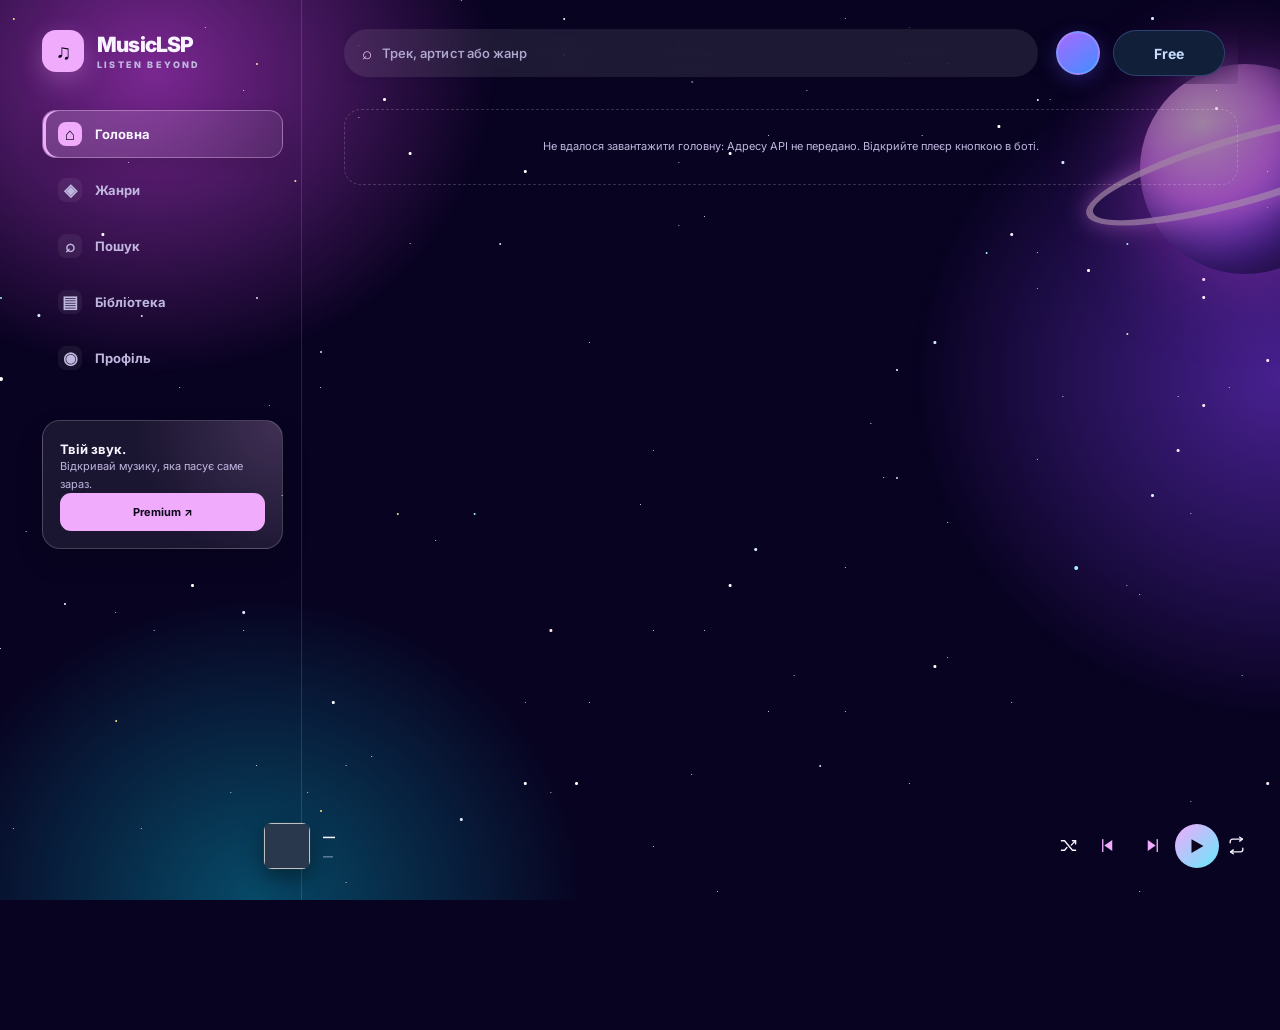
==== webapp/index.html @ 91661887 "Refresh metadata album platform assets" ====
<!DOCTYPE html>
<html lang="uk">
<head>
<meta charset="UTF-8">
<meta name="viewport" content="width=device-width, initial-scale=1, maximum-scale=1, user-scalable=no, viewport-fit=cover">
<title>MusicLSP — Your music space</title>
<script src="https://telegram.org/js/telegram-web-app.js"></script>
<link rel="preconnect" href="https://fonts.googleapis.com">
<link rel="preconnect" href="https://fonts.gstatic.com" crossorigin>
<link href="https://fonts.googleapis.com/css2?family=Space+Grotesk:wght@500;600;700&family=Inter:wght@400;500;600&display=swap" rel="stylesheet"><link rel="stylesheet" href="./legacy.css?v=1">
<link rel="stylesheet" href="./v2.css?v=4">
<link rel="stylesheet" href="./redesign.css?v=21">
<link rel="stylesheet" href="./ui-polish.css?v=2">
<style id="v2-critical-nav">.nav.app-nav{grid-template-columns:repeat(4,minmax(0,1fr))}</style>
  <link rel="stylesheet" href="./v3.css?v=3">
  <link rel="stylesheet" href="./theme.css?v=21">
  <script defer src="./v3.js?v=10"></script>
<script defer src="./platform.js?v=3"></script>
<script>try{var d=document.documentElement;d.dataset.space=localStorage.getItem("mlsp_space")||"nebula";d.dataset.spAnim=localStorage.getItem("mlsp_spanim")==="0"?"0":"1";}catch(e){document.documentElement.dataset.space="nebula";}</script>
<link rel="stylesheet" href="./platform.css?v=4">
<link rel="icon" type="image/svg+xml" href="./icon.svg">
<link rel="apple-touch-icon" href="./icon-512.png">
</head>
<body>
<div id="spaceBg" aria-hidden="true"><i class="sp-obj"></i></div>
<div id="splash">
  <div class="splashBg" id="splashBg"></div>
  <div class="spl-cosmos"><img class="spl-icon" src="[data-uri]" alt=""><div class="spl-word">Music<span>LSP</span></div><div class="spl-tag"><i></i>LISTEN BEYOND<i></i></div><div class="spl-spin" aria-hidden="true"></div></div>
  <div class="vinylWrap">
    <div class="vinyl" id="vinylDisc">
      <div class="vlabel">
        <svg class="vlabelText" viewBox="0 0 100 100" aria-hidden="true">
          <defs><path id="vTextPath" d="M50,50 m-41,0 a41,41 0 1,1 82,0 a41,41 0 1,1 -82,0"/></defs>
          <text font-size="9" letter-spacing="2.6" fill="rgba(255,255,255,.8)">
            <textPath href="#vTextPath" startOffset="1%">MUSICLSP • MUSICLSP • </textPath>
          </text>
        </svg>
        <img src="[data-uri]" alt="">
      </div>
      <div class="vhole"></div>
    </div>
    <div class="tonearm" id="tonearm"><i></i><b></b></div>
  </div>
  <img class="swordmark" src="[data-uri]" alt="MusicLSP">
  <div class="seq"><i></i><i></i><i></i><i></i><i></i></div>
  <div class="stext" id="splashText" data-i18n="loading_data">Завантаження даних…</div>
</div>
<div class="app" id="appRoot">
  <div id="mlsp-v3"></div>

  <header class="top app-top">
    <button class="top-avatar" id="topProfile" type="button" onclick="go('Me')" aria-label="Відкрити профіль"><span class="avatar-fallback">M</span></button>
    <div class="top-heading">
      <div class="top-eyebrow" id="topSub">ТВОЯ МУЗИКА ЩОДНЯ</div>
      <div class="name dspl" id="topTitle">MusicLSP</div>
    </div>
    <div class="spacer"></div>
    <button class="chip admin-chip" id="adminChip" type="button" hidden onclick="openAdmin()">Admin</button>
    <button class="chip plan-chip" id="planChip" type="button" onclick="openPlan()">Free</button>
  </header>

  <!-- HOME -->
  <section class="screen on" id="scHome">
    <div id="homeBody">
      <div class="skel"></div><div class="skel"></div><div class="skel"></div>
    </div>
  </section>

  <!-- EXPLORE -->
  <section class="screen" id="scExplore">
    <div class="explore-head">
      <div class="explore-kicker">MUSICLSP / DISCOVERY</div>
      <h1>Відкривай <em>своє звучання</em></h1>
      <p>Жанри, настрої та музика, яку варто почути.</p>
    </div>
    <div id="exploreBody"><div class="skel"></div><div class="skel"></div></div>
  </section>

  <!-- SEARCH -->
  <section class="screen" id="scSearch">
    <div class="searchbar">
      <span data-icon="search" class="icon"></span>
      <input id="qInput" placeholder="Трек, артист або жанр" autocomplete="off" data-i18n-ph="search_ph"
             enterkeyhint="search" inputmode="search">
      <button class="act" id="qClear" style="color:var(--muted)"><span data-icon="close"></span></button>
    </div>
    <div class="tabs" id="qTabs">
      <button class="tab" data-kind="all" data-i18n="search_all">Усе</button>
      <button class="tab" data-kind="genres" data-i18n="search_genres">Жанри</button>
      <button class="tab on" data-kind="tracks" data-i18n="search_tracks">Треки</button>
      <button class="tab" data-kind="albums" data-i18n="search_albums">Альбоми</button>
      <button class="tab" data-kind="artists" data-i18n="search_artists">Артисти</button>
      <button class="tab" data-kind="public_domain" data-i18n="search_pd">Суспільне надбання</button>
    </div>
    <div id="qFilters">
      <div class="frow" id="qSortRow">
        <button class="fchip on" data-sort="relevance"><span data-icon="sort" class="icon"></span><span data-i18n="sort_relevance">За збігом</span></button>
        <button class="fchip" data-sort="popularity" data-i18n="sort_popular">Популярні</button>
        <button class="fchip" data-sort="newest" data-i18n="sort_newest">Новинки</button>
      </div>
    </div>
    <div id="qBody">
      <div class="empty"><b data-i18n="search_empty_title">Що поставити?</b><span data-i18n="search_empty_body">Каталог — незалежні артисти під Creative Commons.
        Спробуйте жанр: lofi, jazz, synthwave, folk.</span></div>
    </div>
  </section>

  <!-- LIBRARY -->
  <section class="screen" id="scLib">
    <div class="library-heading"><div class="explore-kicker">YOUR SOUND / COLLECTION</div><h1>Твоя колекція</h1><p>Усе, що хочеш зберегти поруч.</p></div>
    <div class="tabs library-tabs" id="libTabs">
      <button class="tab on" data-view="liked">❤️ Збережене</button>
      <button class="tab" data-view="playlists">▤ Плейлисти</button>
      <button class="tab" data-view="history">◷ Прослухано</button>
      <button class="tab" data-view="moments">✦ Моменти</button>
    </div>
    <div id="libBody"></div>
  </section>

  <!-- PROFILE -->
  <section class="screen" id="scMe">
    <div id="meBody"></div>
  </section>

</div>

<!-- player bar -->
<div class="bar" id="bar">
  <img class="art" id="barArt" alt="">
  <div class="meta" onclick="openSheet()">
    <div class="t" id="barTitle">—</div>
    <div class="s" id="barArtist">—</div><div class="bar-output" id="barOutput"></div>
  </div>
  <button class="iconbtn mini-toggle" id="barShuffle" onclick="toggleShuffle()" aria-label="Перемішати"><span data-icon="shuffle"></span></button>
  <button class="iconbtn" id="barPrev" onclick="barPrev()" aria-label="Попередній трек"><span data-icon="prev"></span></button>
  <button class="iconbtn main" id="barPlay" onclick="barTogglePlay()" aria-label="Відтворити або призупинити"><span data-icon="play"></span></button>
  <button class="iconbtn" id="barNext" onclick="barNext()" aria-label="Наступний трек"><span data-icon="next"></span></button>
  <button class="iconbtn mini-toggle" id="barRepeat" onclick="toggleRepeat()" aria-label="Повтор"><span data-icon="repeat"></span></button>
  <button class="iconbtn" id="barRemote" onclick="openDevices()" aria-label="Керувати пристроями" hidden><span data-icon="devices"></span></button>
  <div class="barline" id="barLine"></div>
</div>

<!-- bottom nav -->
<nav class="nav app-nav" aria-label="Основна навігація">
  <button class="on" data-go="Home"><span class="ic" data-icon="home"></span><span class="nav-label">Головна</span></button>
  <button data-go="Search"><span class="ic" data-icon="search"></span><span class="nav-label">Пошук</span></button>
  <button data-go="Lib"><span class="ic" data-icon="library"></span><span class="nav-label">Бібліотека</span></button>
  <button type="button" data-nav-key="create" onclick="openCreateMenu()"><span class="ic" data-icon="plus"></span><span class="nav-label">Створити</span></button>
</nav>

<!-- now playing -->
<div class="sheet" id="sheet">
  <div class="handle" onclick="closeSheet()"></div>
  <div class="coverWrap" id="coverWrap">
    <img class="ambientBg" id="ambientBg" alt="" aria-hidden="true">
    <div class="vinylDisc" aria-hidden="true"></div>
    <div class="vinylHole"></div>
    <img class="cover" id="npArt" alt="">
  </div>
  <div class="tt dspl" id="npTitle">—</div>
  <div class="aa" id="npArtist">—</div>
  <div class="lic" id="npLic"></div>

  <div class="seek">
    <button class="bkmkBtn" id="bkmkBtn" title="Позначити момент" onclick="addBookmark()">🔖</button>
    <input type="range" id="npSeek" min="0" max="1000" value="0">
    <div class="bkmkTicks" id="bkmkTicks"></div>
    <div class="times"><span id="npCur">0:00</span><span id="npDur">0:00</span></div>
  </div>

  <div class="controls">
    <button class="iconbtn sm" id="btnShuffle" onclick="toggleShuffle()"><span data-icon="shuffle"></span></button>
    <button class="iconbtn sm" onclick="barPrev()"><span data-icon="prev"></span></button>
    <button class="iconbtn main big" id="npPlay" onclick="barTogglePlay()"><span data-icon="play"></span></button>
    <button class="iconbtn sm" onclick="barNext()"><span data-icon="next"></span></button>
    <button class="iconbtn sm" id="btnRepeat" onclick="toggleRepeat()"><span data-icon="repeat"></span></button>
  </div>

  <div class="sheetacts">
    <button class="qa" data-qa="like" id="pillLike" onclick="toggleLike()" aria-label="Зберегти"><span data-icon="heart"></span></button>
    <button class="qa" data-qa="playlist" onclick="openAddToPlaylist()" aria-label="У плейлист"><span data-icon="playlist-add"></span></button>
    <button class="qa" data-qa="radio" onclick="startRadio()" aria-label="Радіо"><span data-icon="radio"></span></button>
    <button class="qa" data-qa="share" onclick="shareCurrentTrack()" aria-label="Поділитися"><span data-icon="share"></span></button>
    <button class="qa" data-qa="queue" onclick="openQueue()" aria-label="Черга"><span data-icon="queue"></span></button>
    <button class="qa" data-qa="devices" onclick="openDevices()" aria-label="Пристрої"><span data-icon="devices"></span></button>
    <button class="qa" data-qa="more" onclick="openMoreMenu()" aria-label="Ще"><span style="font-size:28px;line-height:1">⋯</span></button>
  </div>
</div>

<!-- modal -->
<div class="modal" id="modal" onclick="if(event.target===this)closeModal()">
  <div class="box" id="modalBox"></div>
</div>

<!-- адмін-панель (лише для адмінів) -->
<div class="adm" id="adm">
  <div class="admTop">
    <button class="iconbtn" onclick="closeAdmin()" aria-label="Закрити"><span data-icon="close"></span></button>
    <div class="dspl" style="font-weight:700;font-size:18px">🛠 Адмін-панель</div>
  </div>
  <div class="admTabs" id="admTabs">
    <button class="tab on" data-t="ov">Огляд</button>
    <button class="tab" data-t="users">Юзери</button>
    <button class="tab" data-t="reports">Скарги</button>
    <button class="tab" data-t="promo">Промокоди</button>
    <button class="tab" data-t="bc">Розсилка</button>
    <button class="tab" data-t="sys">Система</button>
    <button class="tab" data-t="log">Журнал</button>
  </div>
  <div class="admBody" id="admBody"></div>
</div>

<div class="toast" id="toast"></div>

<script>
"use strict";

/* ════════ Ініціалізація ════════ */
const tg = window.Telegram?.WebApp;
tg?.ready(); tg?.expand();
/* ПК: велике вікно (повноекранний режим), телефон: окрема мобільна розкладка */
try{
  const plat=(tg&&tg.platform)||"", desk=/^(tdesktop|macos|weba|webk|web|unigram)$/.test(plat);
  document.documentElement.dataset.device=desk?"desktop":"mobile";
  if(desk && tg && typeof tg.requestFullscreen==="function" && !tg.isFullscreen){
    try{ tg.requestFullscreen(); }catch(e){}
    document.addEventListener("click",()=>{ try{ if(!tg.isFullscreen) tg.requestFullscreen(); }catch(e){} },{once:true});
  }
}catch(e){}
try { tg?.setHeaderColor?.("#0E0B18"); tg?.setBackgroundColor?.("#0E0B18"); } catch(e){}
// Telegram Mini App не має API для фонового відтворення — коли застосунок
// повністю згорнутий чи закритий, Telegram зупиняє його WebView і музика
// зупиняється. Це обмеження платформи, обійти його через JS неможливо.
// Реально можемо лише зменшити випадкові згортання/закриття:
try { tg?.enableClosingConfirmation?.(); } catch(e){}      // питає підтвердження перед закриттям
try { tg?.disableVerticalSwipes?.(); } catch(e){}           // прибирає випадкове згортання свайпом вниз

const params   = new URLSearchParams(location.search);
const API      = (params.get("api") || "").replace(/\/$/, "");
const INIT     = tg?.initData || "";
const START    = params.get("start") || tg?.initDataUnsafe?.start_param || "";

function applyTelegramAvatar(profile){
  const button=document.getElementById("topProfile");
  if(!button) return;
  const tgUser=tg?.initDataUnsafe?.user || {};
  const user=profile || {};
  const fallback=button.querySelector(".avatar-fallback");
  if(fallback) fallback.textContent=(tgUser.first_name||user.name||"").trim().slice(0,1).toUpperCase() || "♪";
  const photo=[tgUser.photo_url,user.photo_url,user.avatar_url,user.photo].find(v=>typeof v==="string" && /^https:\/\//i.test(v)) || "";
  if(!photo) return;
  let img=button.querySelector("img.telegram-avatar");
  if(!img){
    img=document.createElement("img");
    img.className="telegram-avatar";
    img.alt="";
    img.referrerPolicy="no-referrer";
    img.decoding="async";
    img.onerror=()=>{ img.remove(); button.classList.remove("has-avatar"); };
    button.prepend(img);
  }
  if(img.src!==photo) img.src=photo;
  button.classList.add("has-avatar");
}
const S = {
  me:null, limits:null, features:[],
  queue:[], index:-1, playing:false, shuffle:false, repeat:"off",
  liked:new Set(), playlists:[], eq:null, eqNodes:null, ctx:null,
  crossfade:0, sleepAt:0, sleepTimer:null, kind:"tracks", libView:"liked",
  sort:"relevance", sources:["soundcloud","jamendo","audius","archive","ccmixter","openverse","wikimedia"],
  speed:1, nightQuiet:false, dataSaver:false, autoplay:true,
};

/* ── локальні комфорт-налаштування (швидкість, тихий вечір, моменти) ──
   Зберігаються тільки на пристрої: не потребують синхронізації з сервером. */
try{ S.speed = parseFloat(localStorage.getItem("mlsp_speed")) || 1; }catch(e){}
try{ S.nightQuiet = localStorage.getItem("mlsp_nightquiet") === "1"; }catch(e){}
try{ S.dataSaver = localStorage.getItem("mlsp_data_saver") === "1"; }catch(e){}
try{ S.autoplay = localStorage.getItem("mlsp_autoplay") !== "0"; }catch(e){}
if(S.dataSaver) document.body.classList.add("data-saver");
function isNightHours(){
  const h = new Date().getHours();
  return h >= 23 || h < 7;
}
function bookmarksAll(){
  try{ return JSON.parse(localStorage.getItem("mlsp_bookmarks") || "[]"); }catch(e){ return []; }
}
function bookmarksSave(list){
  try{ localStorage.setItem("mlsp_bookmarks", JSON.stringify(list.slice(0,200))); }catch(e){}
}

/* ════════ Мова інтерфейсу ════════
   Повний перехід на трьохмовний інтерфейс: кожен статичний елемент, що
   несе data-i18n (текст) чи data-i18n-ph (placeholder), перекладається
   через applyI18n(), яка викликається після кожного перемальовування
   екрану — тому переклад тримається навіть коли HTML генерується JS-ом
   наново. Контент з бекенду (назви треків, підбірки на кшталт "Популярне
   цього місяця") — це серверні дані, а не інтерфейс, і залишаються як є. */
const I18N = {
  uk: {
    artist_label:"Артист", artist_tracks:"Треки артиста", artist_open_error:"Не вдалося відкрити сторінку артиста",
    hero_kicker:"MUSICLSP · ВІДКРИВАЙ",
    hero_title_a:"Твій звук.",
    hero_title_b:"Твій момент.",
    hero_desc:"Відкривай музику, яка пасує саме зараз.",
    hero_cta:"Знайти музику",
    hero_footer:"ПЛЕЙЛИСТИ · АРТИСТИ · ВІДКРИТТЯ",

    nav_home:"Головна", nav_search:"Пошук", nav_lib:"Бібліотека", nav_me:"Профіль", nav_create:"Створити",
    sub_free:"Музика з відкритих ліцензій", sub_premium:"Hi-Fi · без лімітів",
    h_mood:"Настрій", onboard_title:"Як почати",
    onboard_body:"Напишіть назву пісні чи артиста в пошуку, або оберіть настрій нижче — і музика підбереться сама.",
    search_ph:"Трек, артист або жанр",
    search_all:"Усе", search_genres:"Жанри", search_tracks:"Треки", search_albums:"Альбоми",
    search_artists:"Артисти", search_pd:"Суспільне надбання",
    sort_relevance:"За збігом", sort_popular:"Популярні", sort_newest:"Новинки",
    search_empty_title:"Що поставити?",
    search_empty_body:"Каталог — незалежні артисти під Creative Commons. Спробуйте жанр: lofi, jazz, synthwave, folk.",
    lib_liked:"Збережене", lib_playlists:"Плейлисти", lib_history:"Історія",
    pr_stats:"Статистика", pr_wrapped:"Мій рік у музиці", pr_referral:"Запросити друзів",
    pr_sound:"Звук", pr_eq:"Еквалайзер", pr_eq_on:"10 смуг із пресетами", pr_eq_off:"Доступно у Premium",
    pr_crossfade:"Кросфейд", pr_crossfade_on:"Плавний перехід між треками", pr_crossfade_off:"Доступно у Premium",
    pr_sleep:"Таймер сну", pr_sleep_on:"Музика вимкнеться сама", pr_sleep_off:"Доступно у Premium", pr_sleep_off_btn:"Вимкнено",
    pr_theme:"Тема", pr_theme_all:"Усі теми відкриті", pr_theme_free:"У Free доступна лише перша тема",
    pr_ambient:"Жива обкладинка", pr_lang:"Мова",
    pr_lang_hint:"Перекладено весь основний інтерфейс.",
    pr_premium:"Premium", pr_promo_btn:"Ввести промокод", pr_licenses:"Ліцензії",
    pr_licenses_body:"Каталог складають Jamendo (Creative Commons), Audius (релізи самих артистів) та Internet Archive (суспільне надбання). Кожен трек показує ліцензію й посилання на оригінал — це вимога CC. Завантаження вмикається лише там, де автор його дозволив.",
    referral_code:"Ваш код", referral_invited:"Запрошено", referral_both:"за друга — обом",
    share_btn:"Поділитися", copy_btn:"Копіювати",
    home_collections:"Добірки", premium_free:"Free",
    nothing_found_title:"Нічого не знайдено", nothing_found_body:"Спробуйте інше слово.",
    nothing_worked_title:"Нічого не вийшло", catalog_down_title:"Каталог не відповідає",
    lib_create_playlist:"Створити плейлист", lib_liked_empty_title:"Збережене порожнє",
    lib_liked_empty_body:"у плеєрі — трек буде тут.",
    what_to_play:"Що поставити?",
    loading_data:"Завантаження даних…",
    loading_phrases:["Крутимо платівку…", "Будимо баси…", "Ловимо потрібну хвилю…", "Розкладаємо треки по поличках…", "Ще секунда…"],
    pr_speed:"Швидкість відтворення",
    pr_night:"Тихий вечір",
    pr_night_sub:"23:00–07:00 — гучність сама стає м'якшою",
    lib_moments:"Моменти",
    moments_empty_title:"Моментів ще немає",
    moments_empty_body:"Тисніть 🔖 під час прослуховування — і позначите улюблений момент треку.",
    bookmark_added:"Позначено {time}",
  },
  ru: {
    artist_label:"Артист", artist_tracks:"Треки артиста", artist_open_error:"Не удалось открыть страницу артиста",
    hero_kicker:"MUSICLSP · ОТКРЫВАЙ",
    hero_title_a:"Твой звук.",
    hero_title_b:"Твой момент.",
    hero_desc:"Открывай музыку, которая подходит именно сейчас.",
    hero_cta:"Найти музыку",
    hero_footer:"ПЛЕЙЛИСТЫ · АРТИСТЫ · ОТКРЫТИЯ",

    nav_home:"Главная", nav_search:"Поиск", nav_lib:"Библиотека", nav_me:"Профиль",
    sub_free:"Музыка из открытых лицензий", sub_premium:"Hi-Fi · без лимитов",
    h_mood:"Настроение", onboard_title:"Как начать",
    onboard_body:"Напишите название песни или артиста в поиске, или выберите настроение ниже — и музыка подберётся сама.",
    search_ph:"Трек, артист или жанр",
    search_all:"Всё", search_genres:"Жанры", search_tracks:"Треки", search_albums:"Альбомы",
    search_artists:"Артисты", search_pd:"Общественное достояние",
    sort_relevance:"По совпадению", sort_popular:"Популярные", sort_newest:"Новинки",
    search_empty_title:"Что поставить?",
    search_empty_body:"Каталог — независимые артисты под Creative Commons. Попробуйте жанр: lofi, jazz, synthwave, folk.",
    lib_liked:"Сохранённое", lib_playlists:"Плейлисты", lib_history:"История",
    pr_stats:"Статистика", pr_wrapped:"Мой год в музыке", pr_referral:"Пригласить друзей",
    pr_sound:"Звук", pr_eq:"Эквалайзер", pr_eq_on:"10 полос с пресетами", pr_eq_off:"Доступно в Premium",
    pr_crossfade:"Кроссфейд", pr_crossfade_on:"Плавный переход между треками", pr_crossfade_off:"Доступно в Premium",
    pr_sleep:"Таймер сна", pr_sleep_on:"Музыка выключится сама", pr_sleep_off:"Доступно в Premium", pr_sleep_off_btn:"Выключено",
    pr_theme:"Тема", pr_theme_all:"Все темы открыты", pr_theme_free:"В Free доступна только первая тема",
    pr_ambient:"Живая обложка", pr_lang:"Язык",
    pr_lang_hint:"Переведён весь основной интерфейс.",
    pr_premium:"Premium", pr_promo_btn:"Ввести промокод", pr_licenses:"Лицензии",
    pr_licenses_body:"Каталог составляют Jamendo (Creative Commons), Audius (релизы самих артистов) и Internet Archive (общественное достояние). Каждый трек показывает лицензию и ссылку на оригинал — это требование CC. Загрузка включена только там, где автор её разрешил.",
    referral_code:"Ваш код", referral_invited:"Приглашено", referral_both:"за друга — обоим",
    share_btn:"Поделиться", copy_btn:"Копировать",
    home_collections:"Подборки", premium_free:"Free",
    nothing_found_title:"Ничего не найдено", nothing_found_body:"Попробуйте другое слово.",
    nothing_worked_title:"Ничего не вышло", catalog_down_title:"Каталог не отвечает",
    lib_create_playlist:"Создать плейлист", lib_liked_empty_title:"Сохранённое пусто",
    lib_liked_empty_body:"в плеере — трек будет здесь.",
    what_to_play:"Что поставить?",
    loading_data:"Загрузка данных…",
    loading_phrases:["Крутим пластинку…", "Будим басы…", "Ловим нужную волну…", "Раскладываем треки по полочкам…", "Ещё секунда…"],
    pr_speed:"Скорость воспроизведения",
    pr_night:"Тихий вечер",
    pr_night_sub:"23:00–07:00 — громкость сама становится мягче",
    lib_moments:"Моменты",
    moments_empty_title:"Моментов пока нет",
    moments_empty_body:"Нажимайте 🔖 во время прослушивания — и отметите любимый момент трека.",
    bookmark_added:"Отмечено {time}",
  },
  en: {
    artist_label:"Artist", artist_tracks:"Artist tracks", artist_open_error:"Could not open artist page",
    hero_kicker:"MUSICLSP · DISCOVER",
    hero_title_a:"Your sound.",
    hero_title_b:"Your moment.",
    hero_desc:"Discover music that fits exactly how you feel right now.",
    hero_cta:"Discover music",
    hero_footer:"PLAYLISTS · ARTISTS · DISCOVERIES",

    nav_home:"Home", nav_search:"Search", nav_lib:"Library", nav_me:"Profile",
    sub_free:"Music from open licenses", sub_premium:"Hi-Fi · no limits",
    h_mood:"Mood", onboard_title:"Getting started",
    onboard_body:"Type a song or artist name in search, or pick a mood below — the music picks itself.",
    search_ph:"Track, artist or genre",
    search_all:"All", search_genres:"Genres", search_tracks:"Tracks", search_albums:"Albums",
    search_artists:"Artists", search_pd:"Public domain",
    sort_relevance:"Best match", sort_popular:"Popular", sort_newest:"Newest",
    search_empty_title:"What'll it be?",
    search_empty_body:"The catalog is independent artists under Creative Commons. Try a genre: lofi, jazz, synthwave, folk.",
    lib_liked:"Saved", lib_playlists:"Playlists", lib_history:"History",
    pr_stats:"Stats", pr_wrapped:"My year in music", pr_referral:"Invite friends",
    pr_sound:"Sound", pr_eq:"Equalizer", pr_eq_on:"10 bands with presets", pr_eq_off:"Premium only",
    pr_crossfade:"Crossfade", pr_crossfade_on:"Smooth transition between tracks", pr_crossfade_off:"Premium only",
    pr_sleep:"Sleep timer", pr_sleep_on:"Music fades out on its own", pr_sleep_off:"Premium only", pr_sleep_off_btn:"Off",
    pr_theme:"Theme", pr_theme_all:"All themes unlocked", pr_theme_free:"Only the first theme is free",
    pr_ambient:"Live cover", pr_lang:"Language",
    pr_lang_hint:"The whole main interface is translated.",
    pr_premium:"Premium", pr_promo_btn:"Enter promo code", pr_licenses:"Licenses",
    pr_licenses_body:"The catalog is Jamendo (Creative Commons), Audius (artists' own releases) and Internet Archive (public domain). Every track shows its license and a link to the original — CC requires that. Downloads are on only where the author allowed it.",
    referral_code:"Your code", referral_invited:"Invited", referral_both:"for a friend — both get",
    share_btn:"Share", copy_btn:"Copy",
    home_collections:"Collections", premium_free:"Free",
    nothing_found_title:"Nothing found", nothing_found_body:"Try another word.",
    nothing_worked_title:"Something went wrong", catalog_down_title:"Catalog isn't responding",
    lib_create_playlist:"Create playlist", lib_liked_empty_title:"Saved is empty",
    lib_liked_empty_body:"in the player — the track will show up here.",
    what_to_play:"What'll it be?",
    loading_data:"Loading data…",
    loading_phrases:["Spinning up the vinyl…", "Waking up the bass…", "Tuning into the right frequency…", "Sorting your tracks…", "Almost there…"],
    pr_speed:"Playback speed",
    pr_night:"Night quiet",
    pr_night_sub:"23:00–07:00 — volume softens automatically",
    lib_moments:"Moments",
    moments_empty_title:"No moments yet",
    moments_empty_body:"Tap 🔖 while listening to mark your favorite moment in a track.",
    bookmark_added:"Marked {time}",
  },
  pl: {
    artist_label:"Artysta", artist_tracks:"Utwory artysty", artist_open_error:"Nie udało się otworzyć strony artysty",
    hero_kicker:"MUSICLSP · ODKRYWAJ",
    hero_title_a:"Twój dźwięk.",
    hero_title_b:"Twój moment.",
    hero_desc:"Odkrywaj muzykę, która pasuje właśnie do Ciebie.",
    hero_cta:"Odkryj muzykę",
    hero_footer:"PLAYLISTY · ARTYŚCI · ODKRYCIA",

    nav_home:"Główna", nav_search:"Szukaj", nav_lib:"Biblioteka", nav_me:"Profil",
    sub_free:"Muzyka z otwartych licencji", sub_premium:"Hi-Fi · bez limitów",
    h_mood:"Nastrój", onboard_title:"Jak zacząć",
    onboard_body:"Wpisz nazwę utworu lub artysty, albo wybierz nastrój poniżej — muzyka dobierze się sama.",
    search_ph:"Utwór, artysta lub gatunek",
    search_all:"Wszystko", search_genres:"Gatunki", search_tracks:"Utwory", search_albums:"Albumy",
    search_artists:"Artyści", search_pd:"Domena publiczna",
    sort_relevance:"Trafność", sort_popular:"Popularne", sort_newest:"Nowości",
    search_empty_title:"Co włączyć?",
    search_empty_body:"Katalog to niezależni artyści na licencji Creative Commons. Spróbuj gatunku: lofi, jazz, synthwave, folk.",
    lib_liked:"Zapisane", lib_playlists:"Playlisty", lib_history:"Historia",
    pr_stats:"Statystyki", pr_wrapped:"Mój rok w muzyce", pr_referral:"Zaproś znajomych",
    pr_sound:"Dźwięk", pr_eq:"Korektor", pr_eq_on:"10 pasm z presetami", pr_eq_off:"Dostępne w Premium",
    pr_crossfade:"Crossfade", pr_crossfade_on:"Płynne przejście między utworami", pr_crossfade_off:"Dostępne w Premium",
    pr_sleep:"Wyłącznik czasowy", pr_sleep_on:"Muzyka wyciszy się sama", pr_sleep_off:"Dostępne w Premium", pr_sleep_off_btn:"Wyłączony",
    pr_theme:"Motyw", pr_theme_all:"Wszystkie motywy odblokowane", pr_theme_free:"W Free dostępny tylko pierwszy motyw",
    pr_ambient:"Żywa okładka", pr_lang:"Język",
    pr_lang_hint:"Przetłumaczony cały główny interfejs.",
    pr_premium:"Premium", pr_promo_btn:"Wpisz kod promocyjny", pr_licenses:"Licencje",
    pr_licenses_body:"Katalog tworzą Jamendo (Creative Commons), Audius (własne wydania artystów) i Internet Archive (domena publiczna). Każdy utwór pokazuje licencję i link do oryginału — tego wymaga CC. Pobieranie włączone tylko tam, gdzie autor na to pozwolił.",
    referral_code:"Twój kod", referral_invited:"Zaproszono", referral_both:"za znajomego — oboje dostajecie",
    share_btn:"Udostępnij", copy_btn:"Kopiuj",
    home_collections:"Kolekcje", premium_free:"Free",
    nothing_found_title:"Nic nie znaleziono", nothing_found_body:"Spróbuj innego słowa.",
    nothing_worked_title:"Coś poszło nie tak", catalog_down_title:"Katalog nie odpowiada",
    lib_create_playlist:"Utwórz playlistę", lib_liked_empty_title:"Brak zapisanych",
    lib_liked_empty_body:"w odtwarzaczu — utwór pojawi się tutaj.",
    what_to_play:"Co włączyć?",
    loading_data:"Ładowanie danych…",
    loading_phrases:["Kręcimy płytę…", "Budzimy bas…", "Łapiemy właściwą falę…", "Układamy utwory…", "Jeszcze chwila…"],
    pr_speed:"Prędkość odtwarzania",
    pr_night:"Cichy wieczór",
    pr_night_sub:"23:00–07:00 — głośność sama łagodnieje",
    lib_moments:"Momenty",
    moments_empty_title:"Nie ma jeszcze żadnych momentów",
    moments_empty_body:"Stuknij 🔖 podczas słuchania, aby zaznaczyć ulubiony moment utworu.",
    bookmark_added:"Zaznaczono {time}",
  },
  de: {
    artist_label:"Künstler", artist_tracks:"Titel des Künstlers", artist_open_error:"Künstlerseite konnte nicht geöffnet werden",
    hero_kicker:"MUSICLSP · ENTDECKEN",
    hero_title_a:"Dein Sound.",
    hero_title_b:"Dein Moment.",
    hero_desc:"Entdecke Musik, die genau jetzt zu dir passt.",
    hero_cta:"Musik entdecken",
    hero_footer:"PLAYLISTS · KÜNSTLER · ENTDECKUNGEN",

    nav_home:"Start", nav_search:"Suche", nav_lib:"Bibliothek", nav_me:"Profil",
    sub_free:"Musik aus offenen Lizenzen", sub_premium:"Hi-Fi · ohne Limits",
    h_mood:"Stimmung", onboard_title:"Erste Schritte",
    onboard_body:"Gib einen Song- oder Künstlernamen ein, oder wähle unten eine Stimmung — die Musik findet sich von selbst.",
    search_ph:"Titel, Künstler oder Genre",
    search_all:"Alles", search_genres:"Genres", search_tracks:"Titel", search_albums:"Alben",
    search_artists:"Künstler", search_pd:"Gemeinfrei",
    sort_relevance:"Relevanz", sort_popular:"Beliebt", sort_newest:"Neu",
    search_empty_title:"Was soll's sein?",
    search_empty_body:"Der Katalog sind unabhängige Künstler unter Creative Commons. Probier ein Genre: lofi, jazz, synthwave, folk.",
    lib_liked:"Gespeichert", lib_playlists:"Playlists", lib_history:"Verlauf",
    pr_stats:"Statistik", pr_wrapped:"Mein Musikjahr", pr_referral:"Freunde einladen",
    pr_sound:"Klang", pr_eq:"Equalizer", pr_eq_on:"10 Bänder mit Presets", pr_eq_off:"Nur mit Premium",
    pr_crossfade:"Crossfade", pr_crossfade_on:"Sanfter Übergang zwischen Titeln", pr_crossfade_off:"Nur mit Premium",
    pr_sleep:"Sleep-Timer", pr_sleep_on:"Musik verklingt von selbst", pr_sleep_off:"Nur mit Premium", pr_sleep_off_btn:"Aus",
    pr_theme:"Design", pr_theme_all:"Alle Designs freigeschaltet", pr_theme_free:"In Free nur das erste Design",
    pr_ambient:"Live-Cover", pr_lang:"Sprache",
    pr_lang_hint:"Die gesamte Oberfläche ist übersetzt.",
    pr_premium:"Premium", pr_promo_btn:"Promo-Code eingeben", pr_licenses:"Lizenzen",
    pr_licenses_body:"Der Katalog besteht aus Jamendo (Creative Commons), Audius (eigene Veröffentlichungen der Künstler) und Internet Archive (gemeinfrei). Jeder Titel zeigt Lizenz und Link zum Original — das verlangt CC. Downloads sind nur aktiviert, wo der Autor es erlaubt.",
    referral_code:"Dein Code", referral_invited:"Eingeladen", referral_both:"pro Freund — ihr beide bekommt",
    share_btn:"Teilen", copy_btn:"Kopieren",
    home_collections:"Sammlungen", premium_free:"Free",
    nothing_found_title:"Nichts gefunden", nothing_found_body:"Versuch ein anderes Wort.",
    nothing_worked_title:"Etwas ist schiefgelaufen", catalog_down_title:"Katalog antwortet nicht",
    lib_create_playlist:"Playlist erstellen", lib_liked_empty_title:"Nichts gespeichert",
    lib_liked_empty_body:"im Player — der Titel erscheint hier.",
    what_to_play:"Was soll's sein?",
    loading_data:"Daten werden geladen…",
    loading_phrases:["Die Platte dreht sich…", "Bass wird geweckt…", "Die richtige Frequenz wird gesucht…", "Songs werden sortiert…", "Gleich geschafft…"],
    pr_speed:"Wiedergabegeschwindigkeit",
    pr_night:"Ruhiger Abend",
    pr_night_sub:"23:00–07:00 Uhr — Lautstärke wird automatisch sanfter",
    lib_moments:"Momente",
    moments_empty_title:"Noch keine Momente",
    moments_empty_body:"Tippe beim Hören auf 🔖, um deinen Lieblingsmoment im Track zu markieren.",
    bookmark_added:"Markiert bei {time}",
  },
  es: {
    artist_label:"Artista", artist_tracks:"Canciones del artista", artist_open_error:"No se pudo abrir la página del artista",
    hero_kicker:"MUSICLSP · DESCUBRE",
    hero_title_a:"Tu sonido.",
    hero_title_b:"Tu momento.",
    hero_desc:"Descubre música que encaja contigo ahora mismo.",
    hero_cta:"Descubrir música",
    hero_footer:"LISTAS · ARTISTAS · DESCUBRIMIENTOS",

    nav_home:"Inicio", nav_search:"Buscar", nav_lib:"Biblioteca", nav_me:"Perfil",
    sub_free:"Música de licencias abiertas", sub_premium:"Hi-Fi · sin límites",
    h_mood:"Estado de ánimo", onboard_title:"Cómo empezar",
    onboard_body:"Escribe una canción o artista, o elige un estado de ánimo abajo — la música se elige sola.",
    search_ph:"Pista, artista o género",
    search_all:"Todo", search_genres:"Géneros", search_tracks:"Pistas", search_albums:"Álbumes",
    search_artists:"Artistas", search_pd:"Dominio público",
    sort_relevance:"Relevancia", sort_popular:"Popular", sort_newest:"Novedades",
    search_empty_title:"¿Qué ponemos?",
    search_empty_body:"El catálogo son artistas independientes bajo Creative Commons. Prueba un género: lofi, jazz, synthwave, folk.",
    lib_liked:"Guardado", lib_playlists:"Listas", lib_history:"Historial",
    pr_stats:"Estadísticas", pr_wrapped:"Mi año en música", pr_referral:"Invitar amigos",
    pr_sound:"Sonido", pr_eq:"Ecualizador", pr_eq_on:"10 bandas con preajustes", pr_eq_off:"Solo en Premium",
    pr_crossfade:"Crossfade", pr_crossfade_on:"Transición suave entre pistas", pr_crossfade_off:"Solo en Premium",
    pr_sleep:"Temporizador", pr_sleep_on:"La música se apaga sola", pr_sleep_off:"Solo en Premium", pr_sleep_off_btn:"Apagado",
    pr_theme:"Tema", pr_theme_all:"Todos los temas desbloqueados", pr_theme_free:"En Free solo el primer tema",
    pr_ambient:"Portada animada", pr_lang:"Idioma",
    pr_lang_hint:"Toda la interfaz principal está traducida.",
    pr_premium:"Premium", pr_promo_btn:"Introducir código promo", pr_licenses:"Licencias",
    pr_licenses_body:"El catálogo es Jamendo (Creative Commons), Audius (publicaciones propias de artistas) e Internet Archive (dominio público). Cada pista muestra su licencia y un enlace al original — lo exige CC. Las descargas solo están activas donde el autor lo permite.",
    referral_code:"Tu código", referral_invited:"Invitados", referral_both:"por amigo — ambos reciben",
    share_btn:"Compartir", copy_btn:"Copiar",
    home_collections:"Colecciones", premium_free:"Free",
    nothing_found_title:"No se encontró nada", nothing_found_body:"Prueba otra palabra.",
    nothing_worked_title:"Algo salió mal", catalog_down_title:"El catálogo no responde",
    lib_create_playlist:"Crear lista", lib_liked_empty_title:"Nada guardado",
    lib_liked_empty_body:"en el reproductor — la pista aparecerá aquí.",
    what_to_play:"¿Qué ponemos?",
    loading_data:"Cargando datos…",
    loading_phrases:["Girando el vinilo…", "Despertando los graves…", "Buscando la frecuencia justa…", "Ordenando tus pistas…", "Ya casi…"],
    pr_speed:"Velocidad de reproducción",
    pr_night:"Noche silenciosa",
    pr_night_sub:"23:00–07:00 — el volumen se suaviza solo",
    lib_moments:"Momentos",
    moments_empty_title:"Aún no hay momentos",
    moments_empty_body:"Toca 🔖 mientras escuchas para marcar tu momento favorito de una pista.",
    bookmark_added:"Marcado en {time}",
  },
  fr: {
    artist_label:"Artiste", artist_tracks:"Titres de l’artiste", artist_open_error:"Impossible d’ouvrir la page de l’artiste",
    hero_kicker:"MUSICLSP · DÉCOUVRIR",
    hero_title_a:"Ton son.",
    hero_title_b:"Ton moment.",
    hero_desc:"Découvre la musique qui te correspond en ce moment.",
    hero_cta:"Découvrir la musique",
    hero_footer:"PLAYLISTS · ARTISTES · DÉCOUVERTES",

    nav_home:"Accueil", nav_search:"Recherche", nav_lib:"Bibliothèque", nav_me:"Profil",
    sub_free:"Musique sous licences ouvertes", sub_premium:"Hi-Fi · sans limites",
    h_mood:"Humeur", onboard_title:"Pour commencer",
    onboard_body:"Écris un titre ou un artiste, ou choisis une humeur ci-dessous — la musique se choisit toute seule.",
    search_ph:"Titre, artiste ou genre",
    search_all:"Tout", search_genres:"Genres", search_tracks:"Titres", search_albums:"Albums",
    search_artists:"Artistes", search_pd:"Domaine public",
    sort_relevance:"Pertinence", sort_popular:"Populaire", sort_newest:"Nouveautés",
    search_empty_title:"On écoute quoi ?",
    search_empty_body:"Le catalogue, ce sont des artistes indépendants sous Creative Commons. Essaie un genre : lofi, jazz, synthwave, folk.",
    lib_liked:"Enregistré", lib_playlists:"Playlists", lib_history:"Historique",
    pr_stats:"Statistiques", pr_wrapped:"Mon année en musique", pr_referral:"Inviter des amis",
    pr_sound:"Son", pr_eq:"Égaliseur", pr_eq_on:"10 bandes avec préréglages", pr_eq_off:"Réservé à Premium",
    pr_crossfade:"Crossfade", pr_crossfade_on:"Transition fluide entre les titres", pr_crossfade_off:"Réservé à Premium",
    pr_sleep:"Minuterie", pr_sleep_on:"La musique s'éteint toute seule", pr_sleep_off:"Réservé à Premium", pr_sleep_off_btn:"Désactivée",
    pr_theme:"Thème", pr_theme_all:"Tous les thèmes débloqués", pr_theme_free:"En Free, seul le premier thème",
    pr_ambient:"Pochette animée", pr_lang:"Langue",
    pr_lang_hint:"Toute l'interface principale est traduite.",
    pr_premium:"Premium", pr_promo_btn:"Entrer un code promo", pr_licenses:"Licences",
    pr_licenses_body:"Le catalogue vient de Jamendo (Creative Commons), Audius (publications des artistes eux-mêmes) et Internet Archive (domaine public). Chaque titre affiche sa licence et un lien vers l'original — la CC l'exige. Le téléchargement n'est activé que si l'auteur l'autorise.",
    referral_code:"Ton code", referral_invited:"Invités", referral_both:"par ami — vous recevez tous les deux",
    share_btn:"Partager", copy_btn:"Copier",
    home_collections:"Collections", premium_free:"Free",
    nothing_found_title:"Rien trouvé", nothing_found_body:"Essaie un autre mot.",
    nothing_worked_title:"Un problème est survenu", catalog_down_title:"Le catalogue ne répond pas",
    lib_create_playlist:"Créer une playlist", lib_liked_empty_title:"Rien d'enregistré",
    lib_liked_empty_body:"dans le lecteur — le titre apparaîtra ici.",
    what_to_play:"On écoute quoi ?",
    loading_data:"Chargement des données…",
    loading_phrases:["Le vinyle tourne…", "On réveille les basses…", "On capte la bonne fréquence…", "On trie les morceaux…", "Presque prêt…"],
    pr_speed:"Vitesse de lecture",
    pr_night:"Soirée tranquille",
    pr_night_sub:"23h00–07h00 — le volume s'adoucit automatiquement",
    lib_moments:"Moments",
    moments_empty_title:"Pas encore de moments",
    moments_empty_body:"Appuyez sur 🔖 pendant l'écoute pour marquer votre moment préféré d'un titre.",
    bookmark_added:"Marqué à {time}",
  },
  tr: {
    artist_label:"Sanatçı", artist_tracks:"Sanatçının parçaları", artist_open_error:"Sanatçı sayfası açılamadı",
    hero_kicker:"MUSICLSP · KEŞFET",
    hero_title_a:"Senin sesin.",
    hero_title_b:"Senin anın.",
    hero_desc:"Tam şu ana uygun müzikleri keşfet.",
    hero_cta:"Müziği keşfet",
    hero_footer:"ÇALMA LİSTELERİ · SANATÇILAR · KEŞİFLER",

    nav_home:"Ana Sayfa", nav_search:"Ara", nav_lib:"Kitaplık", nav_me:"Profil",
    sub_free:"Açık lisanslı müzik", sub_premium:"Hi-Fi · sınırsız",
    h_mood:"Ruh hali", onboard_title:"Nasıl başlanır",
    onboard_body:"Bir şarkı ya da sanatçı adı yaz, ya da aşağıdan bir ruh hali seç — müzik kendi kendine gelsin.",
    search_ph:"Parça, sanatçı veya tür",
    search_all:"Tümü", search_genres:"Türler", search_tracks:"Parçalar", search_albums:"Albümler",
    search_artists:"Sanatçılar", search_pd:"Kamu malı",
    sort_relevance:"Uygunluk", sort_popular:"Popüler", sort_newest:"Yeni",
    search_empty_title:"Ne çalalım?",
    search_empty_body:"Katalog, Creative Commons altında bağımsız sanatçılardan oluşuyor. Bir tür dene: lofi, jazz, synthwave, folk.",
    lib_liked:"Kaydedilenler", lib_playlists:"Çalma listeleri", lib_history:"Geçmiş",
    pr_stats:"İstatistikler", pr_wrapped:"Müzikte yılım", pr_referral:"Arkadaş davet et",
    pr_sound:"Ses", pr_eq:"Ekolayzır", pr_eq_on:"Ön ayarlı 10 bant", pr_eq_off:"Sadece Premium'da",
    pr_crossfade:"Crossfade", pr_crossfade_on:"Parçalar arası yumuşak geçiş", pr_crossfade_off:"Sadece Premium'da",
    pr_sleep:"Uyku zamanlayıcı", pr_sleep_on:"Müzik kendiliğinden kısılır", pr_sleep_off:"Sadece Premium'da", pr_sleep_off_btn:"Kapalı",
    pr_theme:"Tema", pr_theme_all:"Tüm temalar açık", pr_theme_free:"Free'de sadece ilk tema",
    pr_ambient:"Canlı kapak", pr_lang:"Dil",
    pr_lang_hint:"Tüm ana arayüz çevrildi.",
    pr_premium:"Premium", pr_promo_btn:"Promosyon kodu gir", pr_licenses:"Lisanslar",
    pr_licenses_body:"Katalog Jamendo (Creative Commons), Audius (sanatçıların kendi yayınları) ve Internet Archive'dan (kamu malı) oluşur. Her parça lisansını ve orijinaline bağlantıyı gösterir — CC bunu gerektirir. İndirme yalnızca yazarın izin verdiği yerde açıktır.",
    referral_code:"Kodun", referral_invited:"Davet edilen", referral_both:"her arkadaş için — ikiniz de kazanırsınız",
    share_btn:"Paylaş", copy_btn:"Kopyala",
    home_collections:"Koleksiyonlar", premium_free:"Free",
    nothing_found_title:"Bir şey bulunamadı", nothing_found_body:"Başka bir kelime dene.",
    nothing_worked_title:"Bir şeyler ters gitti", catalog_down_title:"Katalog yanıt vermiyor",
    lib_create_playlist:"Çalma listesi oluştur", lib_liked_empty_title:"Kayıtlı bir şey yok",
    lib_liked_empty_body:"çalarda — parça burada görünecek.",
    what_to_play:"Ne çalalım?",
    loading_data:"Veriler yükleniyor…",
    loading_phrases:["Plak dönüyor…", "Bas uyandırılıyor…", "Doğru frekans yakalanıyor…", "Parçalar sıralanıyor…", "Neredeyse hazır…"],
    pr_speed:"Oynatma hızı",
    pr_night:"Sessiz akşam",
    pr_night_sub:"23:00–07:00 — ses seviyesi kendiliğinden yumuşar",
    lib_moments:"Anlar",
    moments_empty_title:"Henüz an yok",
    moments_empty_body:"Dinlerken 🔖'e dokunarak parçadaki favori anınızı işaretleyin.",
    bookmark_added:"{time} işaretlendi",
  },
};

const DATA_SAVER_LABELS = {
  uk:["Економія трафіку","Менше фонових завантажень і передзавантаження аудіо"],
  ru:["Экономия трафика","Меньше фоновых загрузок и предварительной загрузки аудио"],
  en:["Data saver","Less background loading and audio prefetching"],
  pl:["Oszczędzanie danych","Mniej pobierania w tle i wstępnego ładowania audio"],
  de:["Datensparen","Weniger Hintergrund- und Audio-Vorladevorgänge"],
  es:["Ahorro de datos","Menos cargas en segundo plano y precarga de audio"],
  fr:["Économie de données","Moins de chargements en arrière-plan et de préchargement audio"],
  tr:["Veri tasarrufu","Daha az arka plan yüklemesi ve ses ön yüklemesi"]
};

const I18N_EXTRA = {
  uk:{pr_devices:"Мої пристрої",pr_devices_hint:"Передавай музику між відкритими MusicLSP на своїх пристроях",devices_manage:"Керувати пристроями",devices_this:"Цей пристрій",devices_online:"У мережі",devices_offline:"Не в мережі",devices_handoff:"Передати сюди",devices_empty:"Інших активних пристроїв поки немає",devices_sent:"Передаю відтворення…",pr_autoplay:"Розумне автопродовження",pr_autoplay_hint:"Коли черга закінчиться, підбере схожі треки",autoplay_added:"Додав схожі треки до черги",ui_empty:"Порожньо",ui_empty_body:"Тут поки нічого немає.",ui_create:"Створити",ui_cancel:"Скасувати",ui_close:"Закрити",ui_search:"Пошук",ui_queue:"Черга",ui_queue_empty:"Черга порожня",ui_next:"Поставити наступним",ui_save:"Зберегти",ui_add_playlist:"Додати в плейлист",ui_new_playlist:"Створити новий",ui_no_playlists:"Плейлистів немає",ui_no_history:"Історія порожня",ui_no_results:"Нічого не знайдено",ui_loading:"Завантаження…",ui_play:"Відтворити",ui_pause:"Пауза",ui_share:"Поділитися",ui_delete:"Видалити",ui_clear:"Очистити",ui_sleep:"Таймер сну",ui_off:"Вимкнено",ui_settings:"Налаштування",ui_listen:"Слухати",ui_saved:"Збережено",ui_remove:"Прибрано",ui_premium:"Доступно у Premium",ui_no_genres:"Немає жанрів",ui_genres_error:"Не вдалося завантажити жанри",ui_stats_error:"Не вдалося завантажити статистику",ui_listener:"Слухач",ui_premium_active:"Premium активний",ui_free_plan:"Безкоштовний план",ui_admin:"Адміністратор",ui_admin_open:"Відкрити адмін-панель",ui_track_radio:"Радіо на основі треку",ui_open_original:"Відкрити оригінал",ui_stream_error:"Джерело не віддало потік",ui_track_skip:"Трек недоступний, гортаю далі",ui_shuffle_on:"Перемішування увімкнено",ui_shuffle_off:"Порядок за списком",ui_repeat_off:"Повтор вимкнено",ui_repeat_queue:"Повтор черги",ui_repeat_track:"Повтор треку",ui_download_premium:"Завантаження доступне у Premium",ui_mood_premium:"Цей настрій доступний у Premium",ui_removed:"Прибрано",ui_share_error:"Не вдалося поділитися треком"},
  ru:{pr_devices:"Мои устройства",pr_devices_hint:"Передавайте музыку между открытыми MusicLSP на своих устройствах",devices_manage:"Управление устройствами",devices_this:"Это устройство",devices_online:"В сети",devices_offline:"Не в сети",devices_handoff:"Передать сюда",devices_empty:"Других активных устройств пока нет",devices_sent:"Передаю воспроизведение…",pr_autoplay:"Умное автопродолжение",pr_autoplay_hint:"Когда очередь закончится, подберёт похожие треки",autoplay_added:"Добавил похожие треки в очередь",ui_empty:"Пусто",ui_empty_body:"Здесь пока ничего нет.",ui_create:"Создать",ui_cancel:"Отмена",ui_close:"Закрыть",ui_search:"Поиск",ui_queue:"Очередь",ui_queue_empty:"Очередь пуста",ui_next:"Включить следующим",ui_save:"Сохранить",ui_add_playlist:"Добавить в плейлист",ui_new_playlist:"Создать новый",ui_no_playlists:"Плейлистов нет",ui_no_history:"История пуста",ui_no_results:"Ничего не найдено",ui_loading:"Загрузка…",ui_play:"Воспроизвести",ui_pause:"Пауза",ui_share:"Поделиться",ui_delete:"Удалить",ui_clear:"Очистить",ui_sleep:"Таймер сна",ui_off:"Выключено",ui_settings:"Настройки",ui_listen:"Слушать",ui_saved:"Сохранено",ui_remove:"Убрано",ui_premium:"Доступно в Premium",ui_no_genres:"Нет жанров",ui_genres_error:"Не удалось загрузить жанры",ui_stats_error:"Не удалось загрузить статистику",ui_listener:"Слушатель",ui_premium_active:"Premium активен",ui_free_plan:"Бесплатный план",ui_admin:"Администратор",ui_admin_open:"Открыть панель администратора",ui_track_radio:"Радио на основе трека",ui_open_original:"Открыть оригинал",ui_stream_error:"Источник не отдал поток",ui_track_skip:"Трек недоступен, переключаю дальше",ui_shuffle_on:"Перемешивание включено",ui_shuffle_off:"Порядок по списку",ui_repeat_off:"Повтор выключен",ui_repeat_queue:"Повтор очереди",ui_repeat_track:"Повтор трека",ui_download_premium:"Загрузка доступна в Premium",ui_mood_premium:"Это настроение доступно в Premium",ui_removed:"Убрано",ui_share_error:"Не удалось поделиться треком"},
  en:{pr_devices:"My devices",pr_devices_hint:"Move music between MusicLSP sessions on your devices",devices_manage:"Manage devices",devices_this:"This device",devices_online:"Online",devices_offline:"Offline",devices_handoff:"Play here",devices_empty:"No other active devices yet",devices_sent:"Transferring playback…",pr_autoplay:"Smart autoplay",pr_autoplay_hint:"When the queue ends, find similar tracks",autoplay_added:"Added similar tracks to your queue",ui_empty:"Empty",ui_empty_body:"Nothing here yet.",ui_create:"Create",ui_cancel:"Cancel",ui_close:"Close",ui_search:"Search",ui_queue:"Queue",ui_queue_empty:"Queue is empty",ui_next:"Play next",ui_save:"Save",ui_add_playlist:"Add to playlist",ui_new_playlist:"Create new",ui_no_playlists:"No playlists",ui_no_history:"History is empty",ui_no_results:"No results found",ui_loading:"Loading…",ui_play:"Play",ui_pause:"Pause",ui_share:"Share",ui_delete:"Delete",ui_clear:"Clear",ui_sleep:"Sleep timer",ui_off:"Off",ui_settings:"Settings",ui_listen:"Listen",ui_saved:"Saved",ui_remove:"Removed",ui_premium:"Available in Premium",ui_no_genres:"No genres",ui_genres_error:"Could not load genres",ui_stats_error:"Could not load statistics",ui_listener:"Listener",ui_premium_active:"Premium active",ui_free_plan:"Free plan",ui_admin:"Administrator",ui_admin_open:"Open admin panel",ui_track_radio:"Start radio from this track",ui_open_original:"Open original",ui_stream_error:"The source did not provide a stream",ui_track_skip:"Track unavailable, skipping",ui_shuffle_on:"Shuffle enabled",ui_shuffle_off:"Playing in list order",ui_repeat_off:"Repeat off",ui_repeat_queue:"Repeat queue",ui_repeat_track:"Repeat track",ui_download_premium:"Downloads are available in Premium",ui_mood_premium:"This mood is available in Premium",ui_removed:"Removed",ui_share_error:"Could not share track"},
  pl:{pr_devices:"Moje urządzenia",pr_devices_hint:"Przenoś odtwarzanie między sesjami MusicLSP na swoich urządzeniach",devices_manage:"Zarządzaj urządzeniami",devices_this:"To urządzenie",devices_online:"Online",devices_offline:"Offline",devices_handoff:"Odtwarzaj tutaj",devices_empty:"Brak innych aktywnych urządzeń",devices_sent:"Przenoszenie odtwarzania…",pr_autoplay:"Inteligentne autoodtwarzanie",pr_autoplay_hint:"Po zakończeniu kolejki dobierze podobne utwory",autoplay_added:"Dodano podobne utwory do kolejki",ui_empty:"Pusto",ui_empty_body:"Na razie nic tu nie ma.",ui_create:"Utwórz",ui_cancel:"Anuluj",ui_close:"Zamknij",ui_search:"Szukaj",ui_queue:"Kolejka",ui_queue_empty:"Kolejka jest pusta",ui_next:"Odtwórz jako następny",ui_save:"Zapisz",ui_add_playlist:"Dodaj do playlisty",ui_new_playlist:"Utwórz nową",ui_no_playlists:"Brak playlist",ui_no_history:"Historia jest pusta",ui_no_results:"Nie znaleziono",ui_loading:"Ładowanie…",ui_play:"Odtwórz",ui_pause:"Pauza",ui_share:"Udostępnij",ui_delete:"Usuń",ui_clear:"Wyczyść",ui_sleep:"Wyłącznik czasowy",ui_off:"Wyłączone",ui_settings:"Ustawienia",ui_listen:"Słuchaj",ui_saved:"Zapisano",ui_remove:"Usunięto",ui_premium:"Dostępne w Premium",ui_no_genres:"Brak gatunków",ui_genres_error:"Nie udało się załadować gatunków",ui_stats_error:"Nie udało się załadować statystyk",ui_listener:"Słuchacz",ui_premium_active:"Premium aktywny",ui_free_plan:"Plan darmowy",ui_admin:"Administrator",ui_admin_open:"Otwórz panel administratora",ui_track_radio:"Radio na podstawie utworu",ui_open_original:"Otwórz oryginał",ui_stream_error:"Źródło nie udostępniło strumienia",ui_track_skip:"Utwór niedostępny, pomijam",ui_shuffle_on:"Losowanie włączone",ui_shuffle_off:"Kolejność z listy",ui_repeat_off:"Powtarzanie wyłączone",ui_repeat_queue:"Powtarzaj kolejkę",ui_repeat_track:"Powtarzaj utwór",ui_download_premium:"Pobieranie dostępne w Premium",ui_mood_premium:"Ten nastrój jest dostępny w Premium",ui_removed:"Usunięto",ui_share_error:"Nie udało się udostępnić utworu"},
  de:{pr_devices:"Meine Geräte",pr_devices_hint:"Musik zwischen MusicLSP-Sitzungen auf deinen Geräten übertragen",devices_manage:"Geräte verwalten",devices_this:"Dieses Gerät",devices_online:"Online",devices_offline:"Offline",devices_handoff:"Hier abspielen",devices_empty:"Noch keine weiteren aktiven Geräte",devices_sent:"Wiedergabe wird übertragen…",pr_autoplay:"Intelligente Wiedergabe",pr_autoplay_hint:"Findet ähnliche Titel, wenn die Warteschlange endet",autoplay_added:"Ähnliche Titel zur Warteschlange hinzugefügt",ui_empty:"Leer",ui_empty_body:"Hier ist noch nichts.",ui_create:"Erstellen",ui_cancel:"Abbrechen",ui_close:"Schließen",ui_search:"Suchen",ui_queue:"Warteschlange",ui_queue_empty:"Warteschlange ist leer",ui_next:"Als Nächstes abspielen",ui_save:"Speichern",ui_add_playlist:"Zur Playlist hinzufügen",ui_new_playlist:"Neu erstellen",ui_no_playlists:"Keine Playlists",ui_no_history:"Verlauf ist leer",ui_no_results:"Keine Ergebnisse",ui_loading:"Wird geladen…",ui_play:"Abspielen",ui_pause:"Pause",ui_share:"Teilen",ui_delete:"Löschen",ui_clear:"Leeren",ui_sleep:"Sleeptimer",ui_off:"Aus",ui_settings:"Einstellungen",ui_listen:"Anhören",ui_saved:"Gespeichert",ui_remove:"Entfernt",ui_premium:"In Premium verfügbar",ui_no_genres:"Keine Genres",ui_genres_error:"Genres konnten nicht geladen werden",ui_stats_error:"Statistiken konnten nicht geladen werden",ui_listener:"Hörer",ui_premium_active:"Premium aktiv",ui_free_plan:"Kostenloser Tarif",ui_admin:"Administrator",ui_admin_open:"Adminbereich öffnen",ui_track_radio:"Radio basierend auf diesem Titel",ui_open_original:"Original öffnen",ui_stream_error:"Quelle hat keinen Stream geliefert",ui_track_skip:"Titel nicht verfügbar, überspringe",ui_shuffle_on:"Zufallswiedergabe aktiviert",ui_shuffle_off:"Wiedergabe in Listenreihenfolge",ui_repeat_off:"Wiederholung aus",ui_repeat_queue:"Warteschlange wiederholen",ui_repeat_track:"Titel wiederholen",ui_download_premium:"Downloads sind mit Premium verfügbar",ui_mood_premium:"Diese Stimmung ist mit Premium verfügbar",ui_removed:"Entfernt",ui_share_error:"Titel konnte nicht geteilt werden"},
  es:{pr_devices:"Mis dispositivos",pr_devices_hint:"Pasa la música entre sesiones de MusicLSP en tus dispositivos",devices_manage:"Gestionar dispositivos",devices_this:"Este dispositivo",devices_online:"En línea",devices_offline:"Desconectado",devices_handoff:"Reproducir aquí",devices_empty:"Aún no hay otros dispositivos activos",devices_sent:"Transfiriendo reproducción…",pr_autoplay:"Reproducción automática inteligente",pr_autoplay_hint:"Busca temas similares cuando termine la cola",autoplay_added:"Se añadieron temas similares a la cola",ui_empty:"Vacío",ui_empty_body:"Todavía no hay nada aquí.",ui_create:"Crear",ui_cancel:"Cancelar",ui_close:"Cerrar",ui_search:"Buscar",ui_queue:"Cola",ui_queue_empty:"La cola está vacía",ui_next:"Reproducir a continuación",ui_save:"Guardar",ui_add_playlist:"Añadir a la playlist",ui_new_playlist:"Crear nueva",ui_no_playlists:"No hay playlists",ui_no_history:"El historial está vacío",ui_no_results:"No se encontraron resultados",ui_loading:"Cargando…",ui_play:"Reproducir",ui_pause:"Pausa",ui_share:"Compartir",ui_delete:"Eliminar",ui_clear:"Vaciar",ui_sleep:"Temporizador",ui_off:"Desactivado",ui_settings:"Ajustes",ui_listen:"Escuchar",ui_saved:"Guardado",ui_remove:"Eliminado",ui_premium:"Disponible en Premium",ui_no_genres:"No hay géneros",ui_genres_error:"No se pudieron cargar los géneros",ui_stats_error:"No se pudieron cargar las estadísticas",ui_listener:"Oyente",ui_premium_active:"Premium activo",ui_free_plan:"Plan gratuito",ui_admin:"Administrador",ui_admin_open:"Abrir panel de administración",ui_track_radio:"Radio basada en esta canción",ui_open_original:"Abrir original",ui_stream_error:"La fuente no proporcionó el audio",ui_track_skip:"Canción no disponible, saltando",ui_shuffle_on:"Reproducción aleatoria activada",ui_shuffle_off:"Orden de la lista",ui_repeat_off:"Repetición desactivada",ui_repeat_queue:"Repetir cola",ui_repeat_track:"Repetir canción",ui_download_premium:"Descargas disponibles en Premium",ui_mood_premium:"Este estado de ánimo está disponible en Premium",ui_removed:"Eliminado",ui_share_error:"No se pudo compartir la canción"},
  fr:{pr_devices:"Mes appareils",pr_devices_hint:"Transférez la musique entre les sessions MusicLSP de vos appareils",devices_manage:"Gérer les appareils",devices_this:"Cet appareil",devices_online:"En ligne",devices_offline:"Hors ligne",devices_handoff:"Lire ici",devices_empty:"Aucun autre appareil actif pour le moment",devices_sent:"Transfert de la lecture…",pr_autoplay:"Lecture automatique intelligente",pr_autoplay_hint:"Trouve des titres similaires à la fin de la file",autoplay_added:"Titres similaires ajoutés à la file",ui_empty:"Vide",ui_empty_body:"Il n’y a encore rien ici.",ui_create:"Créer",ui_cancel:"Annuler",ui_close:"Fermer",ui_search:"Rechercher",ui_queue:"File d’attente",ui_queue_empty:"La file est vide",ui_next:"Lire ensuite",ui_save:"Enregistrer",ui_add_playlist:"Ajouter à la playlist",ui_new_playlist:"Créer",ui_no_playlists:"Aucune playlist",ui_no_history:"Historique vide",ui_no_results:"Aucun résultat",ui_loading:"Chargement…",ui_play:"Lire",ui_pause:"Pause",ui_share:"Partager",ui_delete:"Supprimer",ui_clear:"Effacer",ui_sleep:"Minuteur",ui_off:"Désactivé",ui_settings:"Paramètres",ui_listen:"Écouter",ui_saved:"Enregistré",ui_remove:"Retiré",ui_premium:"Disponible avec Premium",ui_no_genres:"Aucun genre",ui_genres_error:"Impossible de charger les genres",ui_stats_error:"Impossible de charger les statistiques",ui_listener:"Auditeur",ui_premium_active:"Premium actif",ui_free_plan:"Offre gratuite",ui_admin:"Administrateur",ui_admin_open:"Ouvrir le panneau d’administration",ui_track_radio:"Radio basée sur ce titre",ui_open_original:"Ouvrir l’original",ui_stream_error:"La source n’a pas fourni de flux",ui_track_skip:"Titre indisponible, passage au suivant",ui_shuffle_on:"Lecture aléatoire activée",ui_shuffle_off:"Ordre de la liste",ui_repeat_off:"Répétition désactivée",ui_repeat_queue:"Répéter la file",ui_repeat_track:"Répéter le titre",ui_download_premium:"Téléchargements disponibles avec Premium",ui_mood_premium:"Cette ambiance est disponible avec Premium",ui_removed:"Retiré",ui_share_error:"Impossible de partager le titre"},
  tr:{pr_devices:"Cihazlarım",pr_devices_hint:"Cihazlarındaki MusicLSP oturumları arasında müziği aktar",devices_manage:"Cihazları yönet",devices_this:"Bu cihaz",devices_online:"Çevrimiçi",devices_offline:"Çevrimdışı",devices_handoff:"Burada çal",devices_empty:"Henüz başka etkin cihaz yok",devices_sent:"Çalma aktarılıyor…",pr_autoplay:"Akıllı otomatik çalma",pr_autoplay_hint:"Sıra bitince benzer parçalar bulur",autoplay_added:"Sıraya benzer parçalar eklendi",ui_empty:"Boş",ui_empty_body:"Burada henüz bir şey yok.",ui_create:"Oluştur",ui_cancel:"İptal",ui_close:"Kapat",ui_search:"Ara",ui_queue:"Sıra",ui_queue_empty:"Sıra boş",ui_next:"Sonraki çal",ui_save:"Kaydet",ui_add_playlist:"Çalma listesine ekle",ui_new_playlist:"Yeni oluştur",ui_no_playlists:"Çalma listesi yok",ui_no_history:"Geçmiş boş",ui_no_results:"Sonuç bulunamadı",ui_loading:"Yükleniyor…",ui_play:"Çal",ui_pause:"Duraklat",ui_share:"Paylaş",ui_delete:"Sil",ui_clear:"Temizle",ui_sleep:"Uyku zamanlayıcısı",ui_off:"Kapalı",ui_settings:"Ayarlar",ui_listen:"Dinle",ui_saved:"Kaydedildi",ui_remove:"Kaldırıldı",ui_premium:"Premium'da mevcut"},
  "Немає жанрів":"ui_no_genres",
  "Не вдалося завантажити жанри":"ui_genres_error",
  "Не вдалося завантажити статистику":"ui_stats_error",
  "Слухач":"ui_listener",
  "Premium активний":"ui_premium_active",
  "Безкоштовний план":"ui_free_plan",
  "Адміністратор":"ui_admin",
  "Відкрити адмін-панель":"ui_admin_open",
  "Радіо на основі треку":"ui_track_radio",
  "Відкрити оригінал":"ui_open_original",
  "Джерело не віддало потік":"ui_stream_error",
  "Трек недоступний, гортаю далі":"ui_track_skip",
  "Перемішування увімкнено":"ui_shuffle_on",
  "Порядок за списком":"ui_shuffle_off",
  "Повтор вимкнено":"ui_repeat_off",
  "Повтор черги":"ui_repeat_queue",
  "Повтор треку":"ui_repeat_track",
  "Завантаження доступне у Premium":"ui_download_premium",
  "Цей настрій доступний у Premium":"ui_mood_premium",
  "Прибрано":"ui_removed",
  "Не вдалося поділитися треком":"ui_share_error",
};
const UI_TEXT_KEYS = {
  "Порожньо":"ui_empty","Тут поки нічого немає.":"ui_empty_body","Створити":"ui_create","Скасувати":"ui_cancel",
  "Закрити":"ui_close","Пошук":"ui_search","Черга":"ui_queue","Черга порожня":"ui_queue_empty",
  "Поставити наступним":"ui_next","Зберегти":"ui_save","Додати в плейлист":"ui_add_playlist",
  "Створити новий":"ui_new_playlist","Плейлистів немає":"ui_no_playlists","Історія порожня":"ui_no_history",
  "Нічого не знайдено":"ui_no_results","Завантаження…":"ui_loading","Відтворити":"ui_play","Пауза":"ui_pause",
  "Поділитися":"ui_share","Видалити":"ui_delete","Очистити":"ui_clear","Таймер сну":"ui_sleep",
  "Вимкнено":"ui_off","Налаштування":"ui_settings","Слухати":"ui_listen","Збережено":"ui_saved",
  "Прибрано":"ui_remove","Доступно у Premium":"ui_premium"
};

function t(key){
  const lang = (S.me && S.me.lang) || "uk";
  return (I18N_EXTRA[lang] && I18N_EXTRA[lang][key]) || (I18N[lang] && I18N[lang][key]) || I18N_EXTRA.uk[key] || I18N.uk[key] || key;
}

const UI_TEXT_ORIGINALS = new WeakMap();
function translateUiText(root){
  const walker = document.createTreeWalker(root || document.body, NodeFilter.SHOW_TEXT);
  const nodes = [];
  while(walker.nextNode()) nodes.push(walker.currentNode);
  for(const node of nodes){
    const parent = node.parentElement;
    if(!parent || parent.closest("script,style,textarea,input,.row,.card,.track-title,.track-artist,.meta,.art,.s")) continue;
    const original = UI_TEXT_ORIGINALS.get(node) ?? node.nodeValue;
    UI_TEXT_ORIGINALS.set(node, original);
    const trimmed = original.trim();
    const key = UI_TEXT_KEYS[trimmed];
    if(!key) continue;
    const lead = original.match(/^\\s*/)?.[0] || "";
    const tail = original.match(/\\s*$/)?.[0] || "";
    node.nodeValue = lead + t(key) + tail;
  }
}
function applyI18n(){
  document.documentElement.lang = S.me?.lang || "uk";
  const navKeys = {Home:"nav_home", Search:"nav_search", Lib:"nav_lib", Me:"nav_me", create:"nav_create"};
  document.querySelectorAll(".nav button").forEach(b=>{
    const key = navKeys[b.dataset.go] || navKeys[b.dataset.navKey];
    const label = b.querySelector(".nav-label") || b.querySelector("span:last-child");
    if(key && label) label.textContent = t(key);
  });
  document.querySelectorAll("[data-i18n]").forEach(el => { el.textContent = t(el.dataset.i18n); });
  document.querySelectorAll("[data-i18n-ph]").forEach(el => { el.placeholder = t(el.dataset.i18nPh); });
  if($("planChip")) $("planChip").textContent = S.me?.premium ? "Premium" : t("premium_free");
  if(S.me && $("topSub")) $("topSub").textContent = S.me.premium ? t("sub_premium") : t("sub_free");
  translateUiText(document.body);
}

/* ════════ Іконки (замість емодзі) ════════ */
const ICONS = {
  compass:     `<circle cx="12" cy="12" r="9"/><path d="m15.8 8.2-2.2 5.4-5.4 2.2 2.2-5.4z"/>`,
  home:        `<path d="M4 11.5 12 4l8 7.5"/><path d="M6 10v9h12v-9"/><path d="M10 19v-5h4v5"/>`,
  search:      `<circle cx="11" cy="11" r="6.5"/><path d="M20 20 15.8 15.8"/>`,
  library:     `<path d="M5 4v16"/><path d="M10 4v16"/><path d="M15 6l4 15.5"/>`,
  profile:     `<circle cx="12" cy="8" r="3.6"/><path d="M4.5 20c1.7-4 4.4-6 7.5-6s5.8 2 7.5 6"/>`,
  monitor:     `<rect x="3" y="4" width="18" height="13" rx="2"/><path d="M8 21h8M12 17v4"/>`,
  devices:     `<rect x="2.5" y="5" width="12" height="14" rx="2"/><path d="M6 22h5"/><rect x="17" y="3" width="5" height="18" rx="1.5"/><path d="M19 18h1"/>`,
  play:        `<path d="M6 4.5v15l13-7.5z" fill="currentColor" stroke="none"/>`,
  pause:       `<rect x="6" y="4.5" width="4.2" height="15" rx="1" fill="currentColor" stroke="none"/><rect x="13.8" y="4.5" width="4.2" height="15" rx="1" fill="currentColor" stroke="none"/>`,
  prev:        `<path d="M6 4.5v15" /><path d="M18 5 8 12l10 7z" fill="currentColor" stroke="none"/>`,
  next:        `<path d="M18 4.5v15" /><path d="M6 5l10 7-10 7z" fill="currentColor" stroke="none"/>`,
  shuffle:     `<path d="M3 6h4l10 12h4"/><path d="M17 6h4v4"/><path d="M21 6l-5.5 5.5"/><path d="M3 18h4l3-3.5"/>`,
  repeat:      `<path d="M4 8.5V7a3 3 0 0 1 3-3h12"/><path d="M16 1.5 19.5 4 16 6.5"/><path d="M20 15.5V17a3 3 0 0 1-3 3H5"/><path d="M8 22.5 4.5 20 8 17.5"/>`,
  heart:       `<path d="M12 20.5S3.5 15 3.5 9a4.8 4.8 0 0 1 8.5-3 4.8 4.8 0 0 1 8.5 3c0 6-8.5 11.5-8.5 11.5Z"/>`,
  "heart-filled": `<path d="M12 20.5S3.5 15 3.5 9a4.8 4.8 0 0 1 8.5-3 4.8 4.8 0 0 1 8.5 3c0 6-8.5 11.5-8.5 11.5Z" fill="currentColor"/>`,
  "playlist-add": `<path d="M4 6h12"/><path d="M4 12h12"/><path d="M4 18h7"/><path d="M18 14v8"/><path d="M14 18h8"/>`,
  radio:       `<circle cx="12" cy="14.5" r="5.5"/><circle cx="12" cy="14.5" r="1.4" fill="currentColor" stroke="none"/><path d="M7 5.5 3.5 3"/><path d="M17 5.5 20.5 3"/><path d="M2.5 14.5h1.5"/><path d="M20 14.5h1.5"/>`,
  download:    `<path d="M12 3.5v11"/><path d="M7.5 10 12 14.5 16.5 10"/><path d="M4.5 18.5h15"/>`,
  queue:       `<path d="M4 6h16"/><path d="M4 12h10"/><path d="M4 18h10"/><path d="M17 15v6"/><path d="M14 18h6"/>`,
  close:       `<path d="M5 5l14 14"/><path d="M19 5 5 19"/>`,
  kebab:       `<circle cx="12" cy="5.5" r="1.6" fill="currentColor" stroke="none"/><circle cx="12" cy="12" r="1.6" fill="currentColor" stroke="none"/><circle cx="12" cy="18.5" r="1.6" fill="currentColor" stroke="none"/>`,
  external:    `<path d="M9 6H5.5A1.5 1.5 0 0 0 4 7.5v11A1.5 1.5 0 0 0 5.5 20h11a1.5 1.5 0 0 0 1.5-1.5V15"/><path d="M14 4h6v6"/><path d="M20 4 11 13"/>`,
  sort:        `<path d="M6 5v14"/><path d="M3 8l3-3 3 3"/><path d="M18 19V5"/><path d="M21 16l-3 3-3-3"/>`,
  "chevron-right": `<path d="M9 5l7 7-7 7"/>`,
  up:          `<path d="M12 19V5"/><path d="M6 10l6-6 6 6"/>`,
  down:        `<path d="M12 5v14"/><path d="M18 14l-6 6-6-6"/>`,
  trash:       `<path d="M5 7h14"/><path d="M9 7V5a2 2 0 0 1 2-2h2a2 2 0 0 1 2 2v2"/><path d="M7 7l1 13a2 2 0 0 0 2 2h4a2 2 0 0 0 2-2l1-13"/>`,
  share:       `<circle cx="18" cy="5.5" r="2.3"/><circle cx="6" cy="12" r="2.3"/><circle cx="18" cy="18.5" r="2.3"/><path d="M8.1 10.8 15.9 6.7"/><path d="M8.1 13.2 15.9 17.3"/>`,
  back:        `<path d="M19 12H5"/><path d="M11 6l-6 6 6 6"/>`,
  check:       `<path d="M4.5 12.5 9.5 17.5 19.5 6.5"/>`,
  plus:        `<path d="M12 5v14"/><path d="M5 12h14"/>`,
  flame:       `<path d="M12 2.5c1 3 4 4.5 4 8.5a4 4 0 0 1-8 0c0-1 .3-1.8.8-2.5.4 1 1.2 1.5 1.7 1 .6-.6.2-1.7-.3-2.7-.7-1.4-.7-3-.2-4.3Z"/>`,
  gift:        `<rect x="4" y="10" width="16" height="10" rx="1.5"/><path d="M4 10h16v3H4z" fill="currentColor" stroke="none"/><path d="M12 10v10"/><path d="M12 10c-1.5-4-6-4-6-1s3 1 6 1"/><path d="M12 10c1.5-4 6-4 6-1s-3 1-6 1"/>`,
  copy:        `<rect x="9" y="9" width="11" height="11" rx="2"/><path d="M5 15V6a2 2 0 0 1 2-2h9"/>`,
};
function ICON(name, size){
  return `<svg class="icon${size?" "+size:""}" viewBox="0 0 24 24" fill="none" stroke="currentColor" stroke-width="1.7" stroke-linecap="round" stroke-linejoin="round">${ICONS[name]||""}</svg>`;
}
function paintStaticIcons(root){
  (root||document).querySelectorAll('[data-icon]').forEach(el => {
    el.innerHTML = ICON(el.dataset.icon, el.dataset.size || '');
  });
}

const A = new Audio();            // основний елемент
const B = new Audio();            // допоміжний для кросфейду
[A,B].forEach(el => { el.preload = "auto"; el.volume = 1; });
let cur = A, alt = B;

function $(id){ return document.getElementById(id); }
function esc(s){ return String(s??"").replace(/[&<>"']/g, c =>
  ({"&":"&amp;","<":"&lt;",">":"&gt;",'"':"&quot;","'":"&#39;"}[c])); }
function tap(style){ try{ tg?.HapticFeedback?.impactOccurred(style||"light"); }catch(e){} }
function fmt(s){ if(!isFinite(s)||s<0) s=0; const m=Math.floor(s/60);
  return m+":"+String(Math.floor(s%60)).padStart(2,"0"); }

let toastT;
function toast(msg){
  const text=String(msg||"").trim();
  // Hide technical playback/device/provider notifications from the UI.
  // Keep genuine user-facing notices (e.g. Premium availability) visible.
  const technical = /команду надіслано|відтворення передано|джерело.{0,60}(не надало|не повернуло|помилк|потік)|потік.{0,60}(джерело|недоступ|не знайден)|помилка.{0,40}(джерела|відтворення|підключення)|не вдалося.{0,40}(підключити|відтворити|завантажити)|пристрій.{0,40}(недоступ|відключ)|тайм.?аут|network error|failed to fetch/i.test(text);
  if(technical) return;
  const el=$("toast"); if(!el) return;
  el.textContent=text; el.classList.add("on");
  clearTimeout(toastT); toastT=setTimeout(()=>el.classList.remove("on"),2200);
}

/* ════════ API ════════ */
async function req(path, opts={}){
  if(!API) throw new Error("Адресу API не передано. Відкрийте плеєр кнопкою в боті.");
  const controller = new AbortController();
  const timeout = setTimeout(()=>controller.abort(), 18000);
  let res;
  try{
    res = await fetch(API+path, {
      ...opts,
      signal:controller.signal,
      headers:{
        "Content-Type":"application/json",
        "X-Telegram-Init-Data": INIT,
        ...(opts.headers||{})
      },
    });
  }catch(e){
    if(e && e.name === "AbortError") throw new Error("Сервер довго не відповідає. Спробуйте ще раз.");
    throw new Error("Немає зв'язку із сервером. Перевірте інтернет або перезапуск бота на Railway.");
  }finally{
    clearTimeout(timeout);
  }
  const data = await res.json().catch(()=>({}));
  if(!res.ok || data.ok === false) throw new Error(data.error || ("Помилка "+res.status));
  return data;
}
// Не запускаємо однаковий GET кілька разів одночасно (наприклад, при
// повторному відкритті екрана або паралельному оновленні секцій).
const INFLIGHT_GETS = new Map();
const get = p => {
  if(INFLIGHT_GETS.has(p)) return INFLIGHT_GETS.get(p);
  const task = req(p).finally(()=>{
    if(INFLIGHT_GETS.get(p) === task) INFLIGHT_GETS.delete(p);
  });
  INFLIGHT_GETS.set(p,task);
  return task;
};
const post = (p,body) => req(p,{method:"POST",body:JSON.stringify(body||{})});

/* ════════ Старт: вінілова заставка ════════ */
/* Фон заставки — той самий логотип, що й на платівці (беремо src готового
   <img>, щоб не дублювати важкий base64 ще раз у файлі), розмитий і
   напівпрозорий через CSS (.splashBg), просто щоб екран не був голим
   градієнтом. */
(function initSplashBg(){
  const src = document.querySelector(".vlabel img")?.getAttribute("src");
  const bg = $("splashBg");
  if(src && bg) bg.style.backgroundImage = `url("${src}")`;
})();
let _splashCycleTimer = null, _splashPhraseIdx = 0;
function startSplashShow(lang){
  $("vinylDisc")?.classList.add("spin");
  $("tonearm")?.classList.add("down");
  const l = (I18N[lang] ? lang : null) || (I18N[tg?.initDataUnsafe?.user?.language_code] ? tg.initDataUnsafe.user.language_code : null) || "uk";
  const phrases = (I18N[l] && I18N[l].loading_phrases) || I18N.uk.loading_phrases || [];
  if(!phrases.length) return;
  const el = $("splashText");
  if(!el) return;
  if(_splashCycleTimer) clearInterval(_splashCycleTimer);
  _splashPhraseIdx = 0;
  el.textContent = phrases[0];
  _splashCycleTimer = setInterval(() => {
    _splashPhraseIdx = (_splashPhraseIdx + 1) % phrases.length;
    el.classList.add("fade");
    setTimeout(() => { el.textContent = phrases[_splashPhraseIdx]; el.classList.remove("fade"); }, 220);
  }, 1500);
}
function revealApp(){
  if(_splashCycleTimer){ clearInterval(_splashCycleTimer); _splashCycleTimer = null; }
  const splash = $("splash"), app = $("appRoot");
  app?.classList.add("ready");
  setTimeout(() => splash?.classList.add("hide"), 260);
}
/* запобіжник: заставка не може висіти вічно, навіть якщо сервер мовчить */
setTimeout(()=>{ const a=$("appRoot"); if(a && !a.classList.contains("ready")) revealApp(); },9000);
(async function boot(){
  startSplashShow();
  applyTelegramAvatar();
  if(!INIT && !API){
    $("homeBody").innerHTML =
      `<div class="empty"><b>Відкрийте через Telegram</b>Плеєр працює всередині бота —
       натисніть «Відкрити плеєр».</div>`;
    revealApp();
    return;
  }
  /* /api/me і дані головної/бібліотеки не залежать одне від одного (авторизація
     йде через INIT, а не через результат /api/me) — тому пускаємо їх одразу
     паралельно, а не одне за одним. Це майже вдвічі скорочує час під заставкою. */
  const dataReady = Promise.all([loadHome(), loadLiked(), loadPlaylists()])
    .catch(()=>{ /* окремі секції самі показують свій стан помилки */ });
  try{
    const me = await get("/api/me");
    S.me = me.user; S.limits = me.limits; S.features = me.features;
    applyTelegramAvatar(S.me);
    applyTheme(S.me.theme);
    S.crossfade = S.me.crossfade || 0;
    S.eq = S.me.eq || null;
    $("planChip").textContent = S.me.premium ? "Premium" : "Free";
    $("planChip").classList.toggle("pro", !!S.me.premium);
    if($("adminChip")) $("adminChip").hidden = !S.me.is_admin;
    try{ applyFx(); }catch(e){}
    document.documentElement.dataset.premium=S.me.premium?"1":"0";
    applyI18n();
    startSplashShow(S.me.lang);
  }catch(e){
    $("homeBody").innerHTML = `<div class="empty"><b>Не вдалося увійти</b>${esc(e.message)}</div>`;
    await dataReady;
    revealApp();
    return;
  }
  await dataReady;
  try{ startDeviceSync(); }catch(e){}
  try{ handleStartParam(); }catch(e){}
  try{ await resumeRestore(); }catch(e){}
  revealApp();
})();

/* Оплата Stars проходить у чаті бота, поза Mini App, тому статус Premium
   тут може лишитись застарілим, якщо застосунок не перезавантажили.
   Оновлюємо профіль щоразу, коли Mini App знову стає видимим. */
async function refreshMe(){
  try{
    const me = await get("/api/me");
    S.me = me.user; S.limits = me.limits; S.features = me.features;
    $("planChip").textContent = S.me.premium ? "Premium" : t("premium_free");
    $("planChip").classList.toggle("pro", !!S.me.premium);
    applyI18n();
  }catch(e){ /* тихо: наступна спроба підхопить */ }
}
document.addEventListener("visibilitychange", () => {
  if(document.visibilityState === "visible"){ refreshMe(); cnWake(); }
});
window.addEventListener("focus", refreshMe);
window.addEventListener("online", ()=>{ if(typeof cnWake==="function") cnWake(); });
tg?.onEvent?.("activated", refreshMe);

function handleStartParam(){
  if(!START) return;
  const [kind, ...rest] = START.split(":");
  const val = rest.join(":");
  if(kind==="search"){ go("Search"); $("qInput").value=val; runSearch(); }
  if(kind==="track") playById(val);
  if(kind==="radio") startRadioFrom(val);
  if(kind==="shared") openShared(val);
  if(kind==="lib") go("Lib");
  if(kind==="me") go("Me");
}

/* ════════ Навігація ════════ */
document.querySelectorAll(".nav button[data-go]").forEach(b =>
  b.onclick = () => { go(b.dataset.go); tap(); });

function go(name){
  if(name==="Create"){openCreateMenu();return;}
  document.querySelectorAll(".screen").forEach(s => s.classList.remove("on"));
  $("sc"+name).classList.add("on");
  document.querySelectorAll(".nav button").forEach(b => {
    const becomesOn = b.dataset.go===name;
    if(becomesOn && !b.classList.contains("on")){
      b.classList.add("bump");
      setTimeout(()=>b.classList.remove("bump"), 400);
    }
    b.classList.toggle("on", becomesOn);
  });  if(name==="Me"){ refreshMe().then(renderProfile); renderProfile(); }
  const topTitle=$("topTitle"); if(topTitle) topTitle.textContent="MusicLSP";
  if(name==="Lib") renderLibrary();
  if(name==="Explore") loadExplore();
  if(name==="Search"){ setTimeout(()=>$("qInput").focus(), 120); if(!$("qInput").value.trim()) renderRecentSearches(); }
  window.scrollTo(0,0);
}

/* ════════ Рендер треків ════════ */
function rowsHtml(list, ctxKey){  return `<div class="rows">` + list.map((t,i)=>`
    <div class="row ${current()?.id===t.id?"now":""}" data-i="${i}" data-ctx="${ctxKey}">
      <img class="art" src="${esc(t.cover||"")}" alt="" loading="lazy"
           onerror="this.style.visibility='hidden'">
      <div class="meta">
        <div class="t">${esc(t.title)}</div>
        <div class="s">${t.artist_id?("<button class=\"artist-link\" type=\"button\" data-artist-id=\""+esc(t.artist_id)+"\" data-artist-name=\""+esc(t.artist)+"\">"+esc(t.artist)+"</button>"):esc(t.artist)}${t.duration_str?" · "+esc(t.duration_str):""}</div>
      </div>
      <button class="act" data-menu="${i}">${ICON("kebab")}</button>
    </div>`).join("") + `</div>`;
}
const CTX = {};
function mountRows(el, list, ctxKey){
  list = noBlocked(list);
  CTX[ctxKey] = list;
  el.innerHTML = list.length ? rowsHtml(list, ctxKey)
    : `<div class="empty"><b>Порожньо</b>Тут поки нічого немає.</div>`;
  el.querySelectorAll(".row").forEach(r=>{
    r.onclick = ev => {
      const i = +r.dataset.i;
      const artistButton = ev.target.closest("[data-artist-id]");
      if(artistButton){ ev.stopPropagation(); openArtistProfile(artistButton.dataset.artistId, artistButton.dataset.artistName); return; }
      if(ev.target.closest("[data-menu]")){ openTrackMenu(CTX[ctxKey][i]); return; }
      setQueue(CTX[ctxKey], i); tap();
    };
  });
}

async function openArtistProfile(artistId, artistName){
  if(!artistId) return;
  tap();
  showModal('<div class="artist-profile-head"><div class="tag">'+esc(t("artist_label"))+'</div><h3>'+esc(artistName||t("artist_label"))+'</h3><p>'+esc(t("artist_tracks"))+'</p></div><div class="skel"></div>');
  try{
    const d=await get("/api/artist/"+encodeURIComponent(artistId));
    const artist=d.artist||{}, tracks=Array.isArray(d.tracks)?d.tracks:[];
    $("modalBox").innerHTML='<div class="artist-profile-head">'+(artist.cover?'<img class="artist-profile-cover" src="'+esc(artist.cover)+'" alt="" onerror="this.style.display=\'none\'">':'')+'<div class="tag">'+esc(t("artist_label"))+'</div><h3>'+esc(artist.name||artistName||t("artist_label"))+'</h3><p>'+tracks.length+' · '+esc(t("artist_tracks"))+'</p><button class="btn" id="artistPlayAll">'+esc(t("hero_cta"))+' · ▶</button></div><div id="artistTracks" class="rows"></div>';
    mountRows($("artistTracks"),tracks,"artist:"+artistId);
    $("artistPlayAll").onclick=()=>{if(tracks.length){closeModal();setQueue(tracks,0);}};
  }catch(e){ $("modalBox").innerHTML='<div class="empty"><b>'+esc(t("artist_open_error"))+'</b>'+esc(e.message)+'</div>'; }
}
function cardsHtml(list, ctxKey, isArtist){
  CTX[ctxKey] = list;
  return `<div class="reel">` + list.map((t,i)=>`
    <div class="card" data-i="${i}" data-ctx="${ctxKey}" data-artist="${isArtist?1:0}">
      ${t.cover?`<img src="${esc(t.cover)}" alt="" loading="lazy" onerror="this.replaceWith(Object.assign(document.createElement('div'),{className:'ph'}))">`:`<div class="ph"></div>`}
      <div class="t">${esc(t.title||t.name)}</div>
      <div class="s">${esc(t.artist||"")}</div>
    </div>`).join("") + `</div>`;
}

/* ════════ Головна ════════ */
function onboardHintHtml(){
  try{ if(localStorage.getItem("hideOnboardHint")) return ""; }catch(e){}
  return `<div class="sect" id="onboardHint" style="background:var(--card);border-radius:16px;
    padding:14px 16px;margin-bottom:16px;display:flex;gap:10px;align-items:flex-start">
    <span style="font-size:20px;line-height:1">👋</span>
    <div style="flex:1;min-width:0">
      <div style="font-weight:600;margin-bottom:2px">${esc(t("onboard_title"))}</div>
      <div style="font-size:13px;color:var(--muted)">${esc(t("onboard_body"))}</div>
    </div>
    <button id="onboardHintClose" style="background:none;border:none;color:var(--muted);
      font-size:18px;line-height:1;cursor:pointer;padding:2px">×</button>
  </div>`;
}

async function loadDaily(){
  try{
    const d = await get("/api/daily");
    if(!d.track) return "";
    window.__dailyTrack = d.track;
    return `<div class="daily" id="dailyCard">
      <img class="art" src="${esc(d.track.cover||"")}" alt="" onerror="this.style.visibility='hidden'">
      <div class="meta" style="flex:1;min-width:0">
        <div class="tag">Трек дня</div>
        <div class="t">${esc(d.track.title)}</div>
        <div class="s">${esc(d.track.artist)}</div>
      </div>
      <button id="dailyPlay">${ICON("play")}</button>
    </div>
    ${S.limits?.daily_preview ? `<button class="pill" id="dailyTomorrow" style="margin:-14px 0 22px">
      ${ICON("gift","sm")}Підглянути завтрашній</button>` : ""}`;
  }catch(e){ return ""; }
}

async function showTomorrowTrack(){
  tap();
  try{
    const d = await get("/api/daily?preview=1");
    if(!d.track) return toast("Ще формується");
    showModal(`<h3>Завтрашній трек дня</h3>
      <div class="row"><img class="art" src="${esc(d.track.cover||"")}" alt=""
        onerror="this.style.visibility='hidden'">
        <div class="meta"><div class="t">${esc(d.track.title)}</div>
        <div class="s">${esc(d.track.artist)}</div></div></div>
      <button class="btn" style="margin-top:14px" onclick='closeModal();setQueue([${JSON.stringify(d.track).replace(/'/g,"&#39;")}],0)'>Слухати зараз</button>`);
  }catch(e){ toast(e.message); }
}

async function loadMoodsRow(){
  try{
    const d = await get("/api/moods");
    window.__moods = d.moods;
    return `<div class="sect"><h2>${t("h_mood")}</h2><div class="frow">` +
      d.moods.map((m,i)=>`<button class="fchip" data-mood="${i}" ${m.locked?"style=\"opacity:.4\"":""}>
        ${esc(m.label)}${m.locked?" · Premium":""}</button>`).join("") +
      `</div></div>`;
  }catch(e){ return ""; }
}

async function openMood(key, label){
  go("Search");
  $("qInput").value = ""; $("qBody").innerHTML = `<div class="skel"></div><div class="skel"></div>`;
  try{
    const d = await get("/api/mood/"+encodeURIComponent(key));
    $("qBody").innerHTML = `<div class="sect"><h2>Настрій: ${esc(label)}</h2></div>`;
    const wrap = document.createElement("div"); $("qBody").appendChild(wrap);
    mountRows(wrap, d.tracks, "mood_"+key);
  }catch(e){ toast(e.message); }
}

async function loadExplore(){
  const root=$("exploreBody");
  if(!root) return;
  root.innerHTML='<div class="skel"></div><div class="skel"></div>';
  try{
    const [g,m]=await Promise.all([get("/api/genres"),get("/api/moods")]);
    const genres=g.genres||[], moods=m.moods||[];
    window.__exploreGenres=genres; window.__exploreMoods=moods;
    root.innerHTML=`
      <section class="explore-section">
        <div class="explore-section-title"><div><small>ПІД НАСТРІЙ</small><h2>Що відчуваєш?</h2></div><span>01</span></div>
        <div class="mood-grid">${moods.map((x,i)=>`<button class="mood-tile mood-${i%6}" data-explore-mood="${i}"><span>${["☁","⚡","◉","☾","✦","♫"][i%6]}</span><b>${esc(x.label)}</b><small>${x.locked?"PREMIUM":"MIX"}</small></button>`).join("")}</div>
      </section>
      <section class="explore-section">
        <div class="explore-section-title"><div><small>ДОСЛІДЖУЙ КАТАЛОГ</small><h2>Жанри</h2></div><span>02</span></div>
        <div class="genre-grid">${genres.map((x,i)=>`<button class="genre-tile genre-${i%8}" data-explore-genre="${i}"><span>${String(i+1).padStart(2,"0")}</span><b>${esc(x.label)}</b><i>↗</i></button>`).join("")}</div>
      </section>
      <div class="explore-note"><span class="explore-note-icon">♫</span><div><b>Незалежна музика</b><p>Відкривай записи з відкритими ліцензіями та підтримуй авторів.</p></div></div>`;
    root.querySelectorAll("[data-explore-mood]").forEach(b=>b.onclick=()=>{
      const x=moods[+b.dataset.exploreMood]; tap();
      if(x.locked) return toast("Цей настрій доступний у Premium");
      openMood(x.key,x.label);
    });
    root.querySelectorAll("[data-explore-genre]").forEach(b=>b.onclick=()=>{
      const x=genres[+b.dataset.exploreGenre]; tap(); openGenre(x.tag,x.label);
    });
  }catch(e){root.innerHTML='<div class="empty"><b>Не вдалося завантажити огляд</b>'+esc(e.message)+'</div>';}
}

async function loadHome(){
  const root=$("homeBody");
  root.innerHTML='<div class="home-loading"><div class="skel"></div><div class="skel"></div></div>';
  try{
    const [homeData,moodsData,playlistData,dailyHtml]=await Promise.all([
      get("/api/home").catch(()=>({sections:[]})),
      get("/api/moods").catch(()=>({moods:[]})),
      get("/api/playlists").catch(()=>({playlists:[]})),
      loadDaily()
    ]);
    S.playlists=Array.isArray(playlistData.playlists)?playlistData.playlists:[];
    const sections=(homeData.sections||[]).map(x=>Array.isArray(x.tracks)?{...x,tracks:noBlocked(x.tracks)}:x).filter(x=>Array.isArray(x.tracks)&&x.tracks.length);
    const byId=Object.fromEntries(sections.map(s=>[s.id,s]));
    const recent=byId.recent?.tracks||[];
    const popular=byId.popular?.tracks||[];
    const fresh=byId.fresh?.tracks||[];
    const trending=byId.trending?.tracks||[];
    const moods=moodsData.moods||[];
    window.__moods=moods;

    const featureItems=[
      {id:"mix",title:"Мій мікс",sub:"На основі твоїх вподобань",tracks:recent.length?recent:(popular.length?popular:trending),tone:"mix"},
      {id:"new",title:"Новинки",sub:"Найсвіжіші релізи",tracks:fresh.length?fresh:trending,tone:"new"},
      {id:"popular",title:"Популярне",sub:"Тренди зараз",tracks:popular.length?popular:fresh,tone:"popular"},
      {id:"relax",title:"Релакс",sub:"Спокійна музика",tracks:trending.length?trending:popular,tone:"relax"}
    ].filter(item=>item.tracks?.length);
    featureItems.forEach((item,i)=>CTX["feature"+i]=item.tracks);

    const albumMap=new Map();
    sections.forEach(s=>s.tracks.forEach(t=>{ if(t.album_id&&!albumMap.has(t.album_id)) albumMap.set(t.album_id,{id:t.album_id,title:t.album||t.title,artist:t.artist,cover:t.cover}); }));
    const albums=[...albumMap.values()].slice(0,12); CTX.homeAlbums=albums;
    const albumsHtml=albums.length?`<section class="home-section home-albums-section" data-home-section="albums"><div class="section-head"><div><h2>Альбоми для тебе</h2></div></div>
      <div class="alb-row">${albums.map((a,i)=>`<button class="alb-card" data-alb="${i}"><img src="${esc(a.cover||"")}" alt="" loading="lazy" onerror="this.style.visibility='hidden'"><b>${esc(a.title)}</b><small>${esc(a.artist)}</small></button>`).join("")}</div></section>`:"";
    let out=`
      <section class="welcome-block">
        <div class="welcome-copy">
          <span class="welcome-kicker">MUSICLSP <i></i> ТВОЯ МУЗИКА</span>
          <h1>Привіт!</h1>
          <p class="home-greeting-sub">Що будемо слухати сьогодні?</p>
        </div>
        <svg class="welcome-wave" viewBox="0 0 520 190" preserveAspectRatio="none" aria-hidden="true">
          <defs>
            <linearGradient id="mlWaveGradient" x1="0" y1="0" x2="1" y2="0">
              <stop offset="0" stop-color="var(--accent)"/>
              <stop offset=".52" stop-color="var(--accent-2)"/>
              <stop offset="1" stop-color="var(--accent)"/>
            </linearGradient>
            <filter id="mlWaveGlow" x="-30%" y="-60%" width="160%" height="220%">
              <feGaussianBlur stdDeviation="4"/>
            </filter>
          </defs>
          <g fill="none" stroke="url(#mlWaveGradient)" stroke-linecap="round">
            <path d="M-10 132 C75 28 105 28 180 102 S295 180 360 92 S455 12 540 66" stroke-width="4" opacity=".26" filter="url(#mlWaveGlow)"/>
            <path d="M-10 120 C70 34 112 42 180 105 S292 172 360 91 S455 18 540 58" stroke-width="1.8" opacity=".95"/>
            <path d="M-10 130 C70 44 112 52 180 115 S292 182 360 101 S455 28 540 68" stroke-width="1.2" opacity=".8"/>
            <path d="M-10 140 C70 54 112 62 180 125 S292 192 360 111 S455 38 540 78" stroke-width="1.2" opacity=".72"/>
            <path d="M-10 110 C70 24 112 32 180 95 S292 162 360 81 S455 8 540 48" stroke-width="1" opacity=".66"/>
            <path d="M-10 150 C70 64 112 72 180 135 S292 202 360 121 S455 48 540 88" stroke-width="1" opacity=".56"/>
            <path d="M-10 100 C70 14 112 22 180 85 S292 152 360 71 S455 -2 540 38" stroke-width="1" opacity=".48"/>
          </g>
        </svg>
        <div class="searchbar home-searchbar" id="homeSearchBar">
          <span data-icon="search" class="icon"></span>
          <input id="homeSearchInput" type="search" placeholder="Пошук треків, виконавців, альбомів…" autocomplete="off">
          <button class="act" id="welcomeSearch" type="button" aria-label="Пошук"><span data-icon="sort"></span></button>
        </div>
      </section>
      <div class="home-category-row" role="tablist" aria-label="Категорії музики">
        <button class="home-category on" type="button" data-home-category="all">Усе</button>
        <button class="home-category" type="button" data-home-category="music">Музика</button>
        <button class="home-category" type="button" data-home-category="playlists">Плейлисти</button>
        <button class="home-category" type="button" data-home-category="podcasts">Подкасти</button>
        <button class="home-category" type="button" data-home-category="audiobooks">Аудіокниги</button>
      </div>
      <section class="home-section home-feature-section">
        <div class="section-head"><div><h2>Підбірки для тебе</h2></div><button class="home-section-arrow" type="button" data-home-category="music" aria-label="Більше рекомендацій">›</button></div>
        <div class="home-feature-grid">
          ${featureItems.map((item,i)=>`
            <button class="home-feature-card tone-${item.tone}" type="button" data-home-feature="${i}" ${item.id==="mix"?"data-personal-radio=\"true\"":""}>
              ${item.tracks[0]?.cover?`<img class="feature-cover" src="${esc(item.tracks[0].cover)}" alt="" loading="lazy" onerror="this.style.display='none'">`:''}
              <span class="feature-shade"></span><span class="feature-play">${ICON("play","sm")}</span>
              <span class="feature-copy"><b>${esc(item.title)}</b><small>${esc(item.sub)}</small></span>
            </button>`).join("")}
        </div>
      </section>`;
    if(recent.length){
      CTX.homeRecent=recent;
      out+=`<section class="home-section" data-home-section="recent">
        <div class="section-head"><div><h2>Нещодавно прослухано</h2></div><button class="home-section-arrow" type="button" data-home-category="playlists" aria-label="Відкрити бібліотеку">›</button></div>
        ${rowsHtml(recent.slice(0,8),"homeRecent")}
      </section>`;
    }
    out+=`<section class="home-section home-playlists-section">
      <div class="section-head"><div><h2>Твої плейлисти</h2></div><button class="home-section-arrow" type="button" data-home-category="playlists" aria-label="Усі плейлисти">›</button></div>
      ${S.playlists.length?`<div class="home-user-playlists">${S.playlists.slice(0,8).map(p=>`
        <button class="home-user-playlist" type="button" data-home-playlist="${p.id}">
          ${p.cover?`<img src="${esc(p.cover)}" alt="" loading="lazy" onerror="this.style.display='none'">`:`<span class="playlist-placeholder">${ICON("library")}</span>`}
          <span><b>${esc(p.name||"Плейлист")}</b><small>${Number(p.count)||0} треків</small></span>
        </button>`).join("")}</div>`:`<div class="home-playlist-empty"><span>Тут будуть твої власні добірки</span><button type="button" onclick="openCreatePlaylist()">＋ Створити плейлист</button></div>`}
    </section>`;
    if(dailyHtml) out+=`<section class="home-daily-section">${dailyHtml}</section>`;
    if(!featureItems.length&&!recent.length){
      out+=`<div class="empty"><b>Поки немає рекомендацій</b><span>Знайди улюбленого виконавця або трек — і ми підберемо музику.</span></div>`;
    }
    out=out.replace('<section class="home-section home-feature-section">',albumsHtml+'<section class="home-section home-feature-section">');
    root.innerHTML=out; applyHomePrefs();
    root.querySelectorAll("[data-alb]").forEach(b=>b.onclick=()=>openAlbum(CTX.homeAlbums[+b.dataset.alb]));
    const homeSearch=$("homeSearchInput");
    if(homeSearch){
      homeSearch.oninput=()=>{if($("qInput"))$("qInput").value=homeSearch.value;};
      homeSearch.onfocus=()=>homeSearch.setAttribute("aria-label","Пошук музики");
      homeSearch.onkeydown=e=>{if(e.key==="Enter"){go("Search");$("qInput").value=homeSearch.value.trim();runSearch();}};
    }
    const homeFilters=$("welcomeSearch"); if(homeFilters)homeFilters.onclick=()=>{go("Search");$("qInput").value=$("homeSearchInput")?.value||"";runSearch();};
    root.querySelectorAll("[data-home-feature]").forEach(b=>b.onclick=()=>{
      const list=CTX["feature"+(+b.dataset.homeFeature)]||[];
      if(list.length){setQueue(list,0);tap();}
    });
    root.querySelectorAll("[data-home-playlist]").forEach(b=>b.onclick=()=>openPlaylist(+b.dataset.homePlaylist));
    root.querySelectorAll("[data-home-category]").forEach(b=>b.onclick=()=>{
      const category=b.dataset.homeCategory;
      if(category==="all"){root.querySelectorAll(".home-category").forEach(x=>x.classList.toggle("on",x===b));return;}
      if(category==="music"){root.querySelectorAll(".home-category").forEach(x=>x.classList.toggle("on",x===b));root.querySelector(".home-feature-section")?.scrollIntoView({behavior:"smooth",block:"start"});return;}
      if(category==="playlists"){go("Lib");$("libTabs")?.querySelector('[data-view="playlists"]')?.click();return;}
      if(category==="podcasts")return toast("Каталог подкастів поки не підключений");
      if(category==="audiobooks")return toast("Каталог аудіокниг поки не підключений");
    });
    bindHome();
    applyI18n();
    const seedTrack=recent[0];
    if(seedTrack?.id){
      get("/api/radio?seed="+encodeURIComponent(seedTrack.id)).then(d=>{
        const tracks=Array.isArray(d.tracks)?d.tracks:[];
        if(!tracks.length||!root.isConnected)return;
        CTX.feature0=tracks;
        const mix=root.querySelector('[data-home-feature="0"]');
        if(mix){mix.dataset.radioReady="1";mix.querySelector("small").textContent="Персональна радіостанція";}
      }).catch(()=>{});
    }
  }catch(e){
    root.innerHTML=`<div class="empty"><b>Не вдалося завантажити головну</b><span>${esc(e.message)}</span><button class="btn" onclick="loadHome()">Спробувати ще раз</button></div>`;
  }
}
async function loadCollections(){
  try{
    const d = await get("/api/collections");
    const playlists = Array.isArray(d.playlists) ? d.playlists : [];
    if(!playlists.length) return "";
    window.__homePlaylists = playlists;
    return `<div class="sect"><h2 data-i18n="home_collections">Добірки</h2><div class="reel">` +
      playlists.map((p,i)=>`
      <div class="card" data-pl="${i}">
        ${p.cover?`<img src="${esc(p.cover)}" alt="" loading="lazy" onerror="this.replaceWith(Object.assign(document.createElement('div'),{className:'collection-art'}))">`:`<div class="collection-art" data-tone="${i%6}">${esc((p.title||"♫").trim().slice(0,1).toUpperCase())}</div>`}
        <div class="t">${esc(p.title||"Добірка")}</div>
        <div class="s">${esc(p.subtitle||p.source_label||"Підбірка MusicLSP")}</div>
      </div>`).join("") + `</div></div>`;
  }catch(e){
    console.warn("Collections unavailable",e);
    return `<div class="sect"><h2 data-i18n="home_collections">Добірки</h2><div class="empty"><b>Не вдалося завантажити добірки</b><span>Спробуй оновити головну сторінку трохи пізніше.</span></div></div>`;
  }
}

function bindHome(){
  if($("heroExplore")) $("heroExplore").onclick = () => { go("Explore"); };
  if($("onboardHintClose")){
    $("onboardHintClose").onclick = () => {
      try{ localStorage.setItem("hideOnboardHint", "1"); }catch(e){}
      $("onboardHint")?.remove();
    };
  }
  if($("dailyPlay") && window.__dailyTrack){
    $("dailyPlay").onclick = () => { setQueue([window.__dailyTrack], 0); tap(); };
  }
  if($("dailyTomorrow")) $("dailyTomorrow").onclick = showTomorrowTrack;
  $("homeBody").querySelectorAll("[data-mood]").forEach(b=>{
    b.onclick = () => {
      const m = window.__moods[+b.dataset.mood]; tap();
      if(m.locked) return toast("Цей настрій доступний у Premium");
      openMood(m.key, m.label);
    };
  });
  $("homeBody").querySelectorAll(".card[data-pl]").forEach(c=>{
    c.onclick = () => {
      const p = window.__homePlaylists[+c.dataset.pl]; tap();
      openCurated(p.id, p.title);
    };
  });
  $("homeBody").querySelectorAll(".card:not([data-pl])").forEach(c=>{
    c.onclick = () => { const list = CTX[c.dataset.ctx]; setQueue(list, +c.dataset.i); tap(); };
  });
  $("homeBody").querySelectorAll(".row").forEach(r=>{
    r.onclick = ev => {
      const list = CTX[r.dataset.ctx], i = +r.dataset.i;
      if(ev.target.dataset.menu !== undefined){ openTrackMenu(list[i]); return; }
      setQueue(list, i); tap();
    };
  });
}

async function openGenre(tag, label){
  go("Search");
  $("qTabs").querySelectorAll(".tab").forEach(x=>x.classList.remove("on"));
  $("qTabs").querySelector('[data-kind="genres"]').classList.add("on");
  S.kind = "genres";
  $("qBody").innerHTML = `<div class="skel"></div><div class="skel"></div>`;
  try{
    const d = await get("/api/home?tag="+encodeURIComponent(tag));
    $("qBody").innerHTML = `<div class="sect"><h2>${esc(label||tag)}</h2></div>`;
    const wrap = document.createElement("div"); $("qBody").appendChild(wrap);
    mountRows(wrap, d.sections[0]?.tracks||[], "genre");
  }catch(e){ toast(e.message); }
}

async function loadGenresGrid(){
  $("qBody").innerHTML = `<div class="skel"></div><div class="skel"></div>`;
  try{
    const d = await get("/api/genres");
    if(!d.genres?.length){ $("qBody").innerHTML = `<div class="empty"><b>Немає жанрів</b></div>`; return; }
    window.__genres = d.genres;
    $("qBody").innerHTML = `<div class="genres">` +
      d.genres.map((g,i)=>`<button class="genre" data-i="${i}">${esc(g.label)}</button>`).join("") +
      `</div>`;
    $("qBody").querySelectorAll(".genre").forEach(b=>{
      b.onclick = () => { tap(); const g = window.__genres[+b.dataset.i]; openGenre(g.tag, g.label); };
    });
  }catch(e){
    $("qBody").innerHTML = `<div class="empty"><b>Не вдалося завантажити жанри</b>${esc(e.message)}</div>`;
  }
}

/* ════════ Пошук ════════ */
let searchT;
$("qInput").oninput = () => { clearTimeout(searchT); searchT = setTimeout(runSearch, 450); };
$("qInput").onkeydown = e => { if(e.key==="Enter"){ clearTimeout(searchT); runSearch(); e.target.blur(); } };
const SEARCH_HISTORY_KEY = "mlsp_recent_searches";
const SEARCH_HISTORY_LABELS = {
  uk:["Нещодавні запити","Очистити"],ru:["Недавние запросы","Очистить"],
  en:["Recent searches","Clear"],pl:["Ostatnie wyszukiwania","Wyczyść"],
  de:["Letzte Suchen","Leeren"],es:["Búsquedas recientes","Borrar"],
  fr:["Recherches récentes","Effacer"],tr:["Son aramalar","Temizle"]
};
let SEARCH_SEQ = 0;
function recentSearches(){
  try{ const v=JSON.parse(localStorage.getItem(SEARCH_HISTORY_KEY)||"[]");
    return Array.isArray(v)?v.filter(x=>typeof x==="string").slice(0,6):[]; }catch(e){ return []; }
}
function rememberSearch(query){
  const q=(query||"").trim().slice(0,100); if(q.length<2) return;
  try{ localStorage.setItem(SEARCH_HISTORY_KEY,JSON.stringify([q,...recentSearches().filter(x=>x.toLowerCase()!==q.toLowerCase())].slice(0,6))); }catch(e){}
}
function clearRecentSearches(){
  try{ localStorage.removeItem(SEARCH_HISTORY_KEY); }catch(e){}
  document.querySelector(".recent-searches")?.remove();
}
function renderRecentSearches(){
  const root=$("qBody"), items=recentSearches(); if(!root||!items.length) return;
  const labels=SEARCH_HISTORY_LABELS[S.me?.lang||"uk"]||SEARCH_HISTORY_LABELS.uk;
  const box=document.createElement("div"); box.className="recent-searches";
  box.innerHTML=`<div class="recent-head"><b>${labels[0]}</b><button type="button" id="clearRecentSearches">${labels[1]}</button></div>
    <div class="recent-chips">${items.map(q=>`<button type="button" class="recent-chip" data-recent="${esc(q)}">${esc(q)}</button>`).join("")}</div>`;
  root.appendChild(box);
  box.querySelector("#clearRecentSearches").onclick=clearRecentSearches;
  box.querySelectorAll("[data-recent]").forEach(b=>b.onclick=()=>{
    $("qInput").value=b.dataset.recent; runSearch(); tap();
  });
}
$("qClear").onclick = () => { $("qInput").value=""; $("qBody").innerHTML=""; renderRecentSearches(); SEARCH_SEQ++; };

/* ════════ Гра "Вгадай трек" — прибрано з головного екрана на прохання,
   функції лишились нижче невикористаними на випадок, якщо гру захочуть
   повернути. ════════ */
const btAudio = new Audio();
let btTimer = null;
const BT = {pool:[], idx:0, streak:0, perDay:5};

function btTodayCount(){
  const key = "bt_"+today_();
  return +(localStorage.getItem(key) || 0);
}
function btBumpCount(){
  try{
    const key = "bt_"+today_();
    localStorage.setItem(key, btTodayCount()+1);
  }catch(e){}
}
function today_(){ return new Date().toISOString().slice(0,10); }

async function openBlindTest(){
  tap();
  try{
    const d = await get("/api/blindtest");
    BT.perDay = d.rounds_per_day || 5;
    if(BT.perDay < 100000 && btTodayCount() >= BT.perDay){
      showModal(`<h3>Ліміт на сьогодні</h3>
        <div class="empty" style="padding:10px 0">Безкоштовно доступно ${BT.perDay} раундів на день.
        Premium знімає це обмеження.</div>
        <button class="btn" onclick="closeModal()">Гаразд</button>`);
      return;
    }
    BT.pool = shuffleArr(d.tracks.filter(t=>t.title && t.artist));
    BT.idx = 0; BT.streak = 0;
    if(BT.pool.length < 4){ toast("Замало треків для гри, спробуйте пізніше"); return; }
    btRound();
  }catch(e){ toast(e.message); }
}

function shuffleArr(a){ a = a.slice();
  for(let i=a.length-1;i>0;i--){ const j=Math.floor(Math.random()*(i+1)); [a[i],a[j]]=[a[j],a[i]]; }
  return a;
}

function btRound(){
  if(BT.idx >= BT.pool.length){ return btFinish(); }
  const correct = BT.pool[BT.idx];
  const decoysPool = BT.pool.filter((t,i)=>i!==BT.idx);
  const decoys = shuffleArr(decoysPool).slice(0,3);
  const options = shuffleArr([correct, ...decoys]);
  showModal(`
    <h3>Вгадай трек · серія ${BT.streak}</h3>
    <div style="text-align:center;margin:10px 0 18px">
      <button class="pill" id="btPlayBtn" style="justify-content:center;width:100%">
        ${ICON("play","sm")}Прослухати 8 секунд</button>
    </div>
    <div id="btOptions"></div>`);
  $("modalBox").querySelector("#btOptions").innerHTML = options.map((o,i)=>`
    <button class="btn ghost" data-opt="${i}" style="text-align:left;margin-bottom:8px">
      ${esc(o.title)} — ${esc(o.artist)}</button>`).join("");
  $("btPlayBtn").onclick = () => {
    clearTimeout(btTimer);
    btAudio.pause(); btAudio.src = streamUrl(correct); btAudio.currentTime = 0;
    btAudio.play().catch(()=>toast("Не вдалося відтворити фрагмент"));
    btTimer = setTimeout(()=>btAudio.pause(), 8000);
  };
  $("modalBox").querySelectorAll("[data-opt]").forEach(b => b.onclick = () => {
    const picked = options[+b.dataset.opt];
    btAudio.pause(); clearTimeout(btTimer);
    if(picked.id === correct.id){
      BT.streak++; toast("Правильно!");
      $("modalBox").querySelectorAll("[data-opt]").forEach(x=>x.disabled=true);
      b.style.borderColor = "var(--accent)"; b.style.color = "var(--accent)";
      setTimeout(()=>{ BT.idx++; btRound(); }, 700);
    } else {
      b.style.opacity = ".5";
      toast(`Правильна відповідь: ${correct.title} — ${correct.artist}`);
      setTimeout(()=>btFinish(), 900);
    }
  });
}

async function btFinish(){
  btAudio.pause(); clearTimeout(btTimer);
  btBumpCount();
  let topHtml = "";
  try{
    const d = await post("/api/blindtest", {streak: BT.streak});
    topHtml = `<div style="font-size:12px;color:var(--muted);margin:14px 0 6px">Рейтинг</div>` +
      d.top.slice(0,5).map((r,i)=>`<div class="row"><div class="meta">
        <div class="t">${i+1}. ${esc(r.name||"Гравець")}</div></div>
        <div class="s" style="color:var(--accent);font-weight:600">${r.best_streak}</div></div>`).join("");
  }catch(e){ /* рейтинг не критичний */ }
  showModal(`<h3>Гру завершено</h3>
    <div class="empty" style="padding:10px 0"><b>Серія: ${BT.streak}</b>Спробуйте побити свій рекорд</div>
    ${topHtml}
    <button class="btn" style="margin-top:14px" onclick="closeModal()">Закрити</button>
    <button class="btn ghost" onclick="closeModal();openBlindTest()">Зіграти ще</button>`);
}
$("qTabs").querySelectorAll(".tab").forEach(t => t.onclick = () => {
  $("qTabs").querySelectorAll(".tab").forEach(x=>x.classList.remove("on"));
  t.classList.add("on"); S.kind = t.dataset.kind;
  tap();
  if(S.kind === "genres"){ loadGenresGrid(); return; }
  runSearch();
});

$("qSortRow").querySelectorAll(".fchip").forEach(c => c.onclick = () => {
  $("qSortRow").querySelectorAll(".fchip").forEach(x=>x.classList.remove("on"));
  c.classList.add("on"); S.sort = c.dataset.sort; runSearch(); tap();
});
const NO_RESULTS_HINT =
  `<div class="hint">Каталог складають незалежні артисти з відкритою ліцензією
  (Jamendo, Audius, Internet Archive) — мейнстрім-релізів тут немає за задумом,
  бо їх не можна легально стрімити. Спробуйте жанр або назву гурту.</div>`;

async function runSearch(){
  if(S.kind === "genres") return;
  const q = $("qInput").value.trim();
  const seq = ++SEARCH_SEQ;
  if(q.length < 2){ if(!q) renderRecentSearches(); return; }
  rememberSearch(q);
  $("qBody").innerHTML = `<div class="skel"></div><div class="skel"></div><div class="skel"></div>`;
  try{
    if(S.kind === "all"){
      const params = `q=${encodeURIComponent(q)}&type=all&limit=15&sort=${S.sort}`;
      const d = await get(`/api/search?${params}`);
      if(seq !== SEARCH_SEQ) return;
      renderAllResults(d.results);
      return;
    }
    const params = `q=${encodeURIComponent(q)}&type=${S.kind}&limit=40&sort=${S.sort}&sources=${S.sources.join(",")}`;
    const d = await get(`/api/search?${params}`);
    if(seq !== SEARCH_SEQ) return;
    if(!d.results.length){
      // Нічого не знайшли в поточному типі (альбоми/артисти/жанр тощо) —
      // не показуємо порожній екран, а пробуємо ті самі слова серед треків.
      if(S.kind !== "tracks"){
        const fbParams = `q=${encodeURIComponent(q)}&type=tracks&limit=40&sort=${S.sort}&sources=${S.sources.join(",")}`;
        const fb = await get(`/api/search?${fbParams}`).catch(()=>({results:[]}));
        if(seq !== SEARCH_SEQ) return;
        if(fb.results.length){
          $("qBody").innerHTML = `<div class="sect"><h2 data-i18n="search_tracks">Треки</h2></div>`;
          const wrap = document.createElement("div"); $("qBody").appendChild(wrap);
          mountRows(wrap, fb.results, "search_fallback");
          applyI18n();
          return;
        }
      }
      $("qBody").innerHTML = `<div class="empty"><b data-i18n="nothing_found_title">Нічого не знайдено</b><span data-i18n="nothing_found_body">Спробуйте інше слово.</span></div>${NO_RESULTS_HINT}`;
      applyI18n();
      return;
    }
    if(S.kind==="albums" || S.kind==="artists") renderCollections(d.results, S.kind);
    else mountRows($("qBody"), d.results, "search");
    applyI18n();
  }catch(e){
    if(seq !== SEARCH_SEQ) return;
    $("qBody").innerHTML = `<div class="empty"><b data-i18n="nothing_worked_title">Нічого не вийшло</b>${esc(e.message)}</div>`;
    applyI18n();
  }
}

function renderAllResults(r){
  const empty = !r.tracks.length && !r.albums.length && !r.artists.length;
  if(empty){
    $("qBody").innerHTML = `<div class="empty"><b data-i18n="nothing_found_title">Нічого не знайдено</b><span data-i18n="nothing_found_body">Спробуйте інше слово.</span></div>${NO_RESULTS_HINT}`;
    applyI18n();
    return;
  }
  let html = "";
  if(r.tracks.length){ CTX["all_tracks"] = r.tracks;
    html += `<div class="sect"><h2 data-i18n="search_tracks">Треки</h2></div>` + rowsHtml(r.tracks.slice(0,8), "all_tracks"); }
  if(r.albums.length){
    html += `<div class="sect"><h2 data-i18n="search_albums">Альбоми</h2>${cardsHtml(r.albums, "all_albums")}</div>`; }
  if(r.artists.length){
    html += `<div class="sect"><h2 data-i18n="search_artists">Артисти</h2>${cardsHtml(r.artists, "all_artists", true)}</div>`; }
  $("qBody").innerHTML = html;
  applyI18n();
  $("qBody").querySelectorAll(".row").forEach(row=>{
    row.onclick = ev => {
      const list = CTX[row.dataset.ctx], i = +row.dataset.i;
      if(ev.target.dataset.menu !== undefined){ openTrackMenu(list[i]); return; }
      setQueue(list, i); tap();
    };
  });
  $("qBody").querySelectorAll(".card").forEach(c=>{
    c.onclick = async () => {
      const list = CTX[c.dataset.ctx], i = +c.dataset.i;
      tap();
      if(c.dataset.ctx === "all_tracks"){ setQueue(list, i); return; }
      const x = list[i];
      const path = c.dataset.ctx === "all_albums" ? "/api/album/" : "/api/artist/";
      try{
        const d = await get(path + encodeURIComponent(x.id));
        go("Search"); showCollection(x, d, c.dataset.ctx==="all_albums"?"album":"artist");
      }catch(e){ toast(e.message); }
    };
  });
}

async function openCurated(pid, title){
  go("Search");
  $("qInput").value = ""; $("qBody").innerHTML = `<div class="skel"></div><div class="skel"></div>`;
  try{
    const d = await get("/api/curated/"+encodeURIComponent(pid));
    $("qBody").innerHTML = `<div class="sect"><h2>${esc(title||"Добірка")}</h2></div>`;
    const wrap = document.createElement("div"); $("qBody").appendChild(wrap);
    mountRows(wrap, d.tracks, "curated");
  }catch(e){ toast(e.message); }
}

function renderCollections(list, kind){
  if(!list.length){ $("qBody").innerHTML =
    `<div class="empty"><b data-i18n="nothing_found_title">Нічого не знайдено</b><span data-i18n="nothing_found_body">Спробуйте інше слово.</span></div>`; applyI18n(); return; }
  CTX["coll"] = list;
  $("qBody").innerHTML = `<div class="rows">` + list.map((x,i)=>`
    <div class="row" data-i="${i}">
      <img class="art" src="${esc(x.cover||"")}" alt="" loading="lazy"
           onerror="this.style.visibility='hidden'">
      <div class="meta"><div class="t">${esc(x.title||x.name)}</div>
        <div class="s">${esc(x.artist||x.source_label||"")}</div></div>
      <button class="act">${ICON("chevron-right")}</button>
    </div>`).join("") + `</div>`;
  $("qBody").querySelectorAll(".row").forEach(r => r.onclick = async () => {
    const x = CTX["coll"][+r.dataset.i]; tap();
    try{
      const path = kind==="albums" ? "/api/album/" : "/api/artist/";
      const d = await get(path + encodeURIComponent(x.id));
      showCollection(x, d, kind==="albums"?"album":"artist");
    }catch(e){ toast(e.message); }
  });
}

function showCollection(x, d, kind){
  const tr=d.tracks||[], al=d.album||{}, total=tr.reduce((s,t)=>s+(+t.duration||0),0);
  const cover=x.cover||al.cover||(tr[0]&&tr[0].cover)||"", title=x.title||x.name||al.title||"";
  const by=kind==="album"?(x.artist||al.artist||""):"Артист", yr=String(al.release_date||x.release_date||"").slice(0,4);
  const src=(tr[0]&&tr[0].source_label)||"";
  const meta=[tr.length+" трек.", total?Math.max(1,Math.round(total/60))+" хв":"", yr, src].filter(Boolean).join(" · ");
  $("qBody").innerHTML=`<button class="coll-back" onclick="go('Home')">‹ Назад</button><div class="coll-hero"><img class="coll-cover" src="${esc(cover)}" alt="" onerror="this.style.visibility='hidden'">
    <div class="coll-info"><div class="coll-kind">${kind==="album"?"Альбом":"Артист"}</div><h2>${esc(title)}</h2>
    <div class="coll-by">${esc(by)}</div><div class="coll-meta">${esc(meta)}</div></div></div>
    <div class="coll-actions"><button class="btn" id="collPlay">▶ Слухати</button><button class="btn ghost" id="collShuffle">Перемішати</button></div>
    <div id="collRows"></div>`;
  mountRows($("collRows"), tr, "coll_tracks");
  $("collPlay").onclick=()=>{ if(tr.length) setQueue(tr,0); };
  $("collShuffle").onclick=()=>{ if(tr.length) setQueue(tr.slice().sort(()=>Math.random()-.5),0); };
}

/* ════════ Бібліотека ════════ */
$("libTabs").querySelectorAll(".tab").forEach(t => t.onclick = () => {
  $("libTabs").querySelectorAll(".tab").forEach(x=>x.classList.remove("on"));
  t.classList.add("on"); S.libView = t.dataset.view; renderLibrary(); tap();
});

let likedTracks = [];
async function loadLiked(){
  try{ likedTracks = (await get("/api/library")).tracks;
       S.liked = new Set(likedTracks.map(t=>t.id)); }catch(e){}
}
async function loadPlaylists(){
  try{ S.playlists = (await get("/api/playlists")).playlists; }catch(e){}
}

async function renderLibrary(){
  const box = $("libBody");
  if(S.libView === "liked"){
    await loadLiked();
    if(!likedTracks.length){ box.innerHTML =
      `<div class="empty library-empty"><b data-i18n="lib_liked_empty_title">Збережене порожнє</b><span data-i18n="lib_liked_empty_body">Зберігай улюблені треки — вони будуть тут.</span><button class="btn" type="button" onclick="go('Search')">Знайти музику</button></div>`;
      applyI18n(); return; }
    mountRows(box, likedTracks, "liked");
    box.insertAdjacentHTML("beforeend", `<aside class="library-next-step"><div><b>Знайди наступний улюблений трек</b><p>Відкрий рекомендації та поповни свою колекцію.</p></div><button type="button" onclick="go('Search')">Знайти музику</button></aside>`);
    applyI18n();
    return;
  }
  if(S.libView === "playlists"){
    await loadPlaylists();
    box.innerHTML = `<button class="btn" onclick="openCreatePlaylist()" data-i18n="lib_create_playlist">Створити плейлист</button>
      <div style="height:14px"></div>` +
      (S.playlists.length ? `<div class="rows">` + S.playlists.map(p=>`
        <div class="row" data-pid="${p.id}">
          <img class="art" src="${esc(p.cover||"")}" alt=""
               onerror="this.style.visibility='hidden'">
          <div class="meta"><div class="t">${esc(p.name)}</div>
            <div class="s">${p.count} треків</div></div>
          <button class="act" data-share="${p.id}">${ICON("share")}</button>
        </div>`).join("") + `</div>`
        : `<div class="empty"><b>Плейлистів немає</b>Free-план дозволяє ${(S.limits||{}).playlists}.</div>`);
    box.querySelectorAll(".row").forEach(r => r.onclick = ev => {
      if(ev.target.dataset.share !== undefined){ sharePlaylist(+ev.target.dataset.share); return; }
      openPlaylist(+r.dataset.pid);
    });
    applyI18n();
    return;
  }
  if(S.libView === "moments"){
    const marks = bookmarksAll();
    if(!marks.length){ box.innerHTML =
      `<div class="empty"><b data-i18n="moments_empty_title">Моментів ще немає</b><span data-i18n="moments_empty_body">Тисніть 🔖 під час прослуховування — і позначите улюблений момент треку.</span></div>`;
      applyI18n(); return; }
    box.innerHTML = `<div class="rows">` + marks.map(b=>`
      <div class="row" data-bid="${esc(b.id)}">
        ${b.cover?`<img class="art" src="${esc(b.cover)}" alt="" onerror="this.style.visibility='hidden'">`:`<div class="art" style="background:var(--panel-2)"></div>`}
        <div class="meta"><div class="t">${esc(b.title)}</div>
          <div class="s">${esc(b.artist||"")} · ${fmt(b.t)}</div></div>
        <button class="act" data-del="${esc(b.id)}">${ICON("trash","sm")}</button>
      </div>`).join("") + `</div>`;
    box.querySelectorAll(".row").forEach(r => r.onclick = ev => {
      const bid = r.dataset.bid;
      if(ev.target.closest("[data-del]")){ deleteBookmark(ev.target.closest("[data-del]").dataset.del); return; }
      const b = marks.find(x=>x.id===bid); if(b) playBookmark(b);
    });
    applyI18n();
    return;
  }
  try{ mountRows(box, (await get("/api/history")).tracks, "history"); applyI18n(); }
  catch(e){ box.innerHTML = `<div class="empty">${esc(e.message)}</div>`; }
}

async function openPlaylist(pid){
  tap();
  try{
    const p = (await get("/api/playlist/"+pid)).playlist;
    $("libBody").innerHTML =
      `<div class="sect"><h2>${esc(p.name)}<button class="more"
        onclick="renderLibrary()">← назад</button></h2></div>
       <div style="display:flex;gap:9px;margin-bottom:14px;flex-wrap:wrap">
         <button class="pill" onclick='playAll(${pid})'>${ICON("play","sm")}Слухати все</button>
         <button class="pill" onclick="sharePlaylist(${pid})">${ICON("share","sm")}Поділитися</button>
         <button class="pill" onclick="downloadOfflinePack(${pid})">${ICON("download","sm")}Офлайн-пакет</button>
         <button class="pill" onclick="deletePlaylist(${pid})">${ICON("trash","sm")}Видалити</button>
       </div><div id="plBody"></div>`;
    mountRows($("plBody"), p.tracks, "pl"+pid);
  }catch(e){ toast(e.message); }
}

async function downloadOfflinePack(pid){
  tap();
  if(!(S.limits||{}).offline_pack) return toast("Офлайн-пакет доступний у Premium");
  toast("Збираю архів…");
  try{
    const res = await fetch(API+"/api/playlist/"+pid+"/offline", {
      headers:{"X-Telegram-Init-Data": INIT},
    });
    if(!res.ok){ const d = await res.json().catch(()=>({})); throw new Error(d.error||"Помилка"); }
    const blob = await res.blob();
    const url = URL.createObjectURL(blob);
    const a = document.createElement("a");
    a.href = url; a.download = "musiclsp-offline.zip";
    document.body.appendChild(a); a.click(); a.remove();
    setTimeout(()=>URL.revokeObjectURL(url), 15000);
    toast("Готово — ZIP завантажується");
  }catch(e){ toast(e.message); }
}

function playAll(pid){ const l = CTX["pl"+pid]; if(l?.length) setQueue(l,0); }

async function deletePlaylist(pid){
  await post("/api/playlists", {action:"delete", pid});
  toast("Плейлист видалено"); renderLibrary();
}

async function sharePlaylist(pid){
  await loadPlaylists();
  const p = S.playlists.find(x=>x.id===pid);
  if(!p?.share_code) return toast("Код недоступний");
  const bot = tg?.initDataUnsafe?.user ? "" : "";
  const link = `https://t.me/share/url?url=${encodeURIComponent("Плейлист у MusicLSP: /start pl_"+p.share_code)}`;
  try{ tg?.openTelegramLink?.(link); }
  catch(e){ toast("Код плейлиста: pl_"+p.share_code); }
}

async function openShared(code){
  try{
    const p = (await get("/api/shared/"+code)).playlist;
    go("Lib");
    $("libBody").innerHTML = `<div class="sect"><h2>${esc(p.name)}</h2></div>
      <button class="pill" onclick='copyShared(${p.id})'>${ICON("plus","sm")}Зберегти собі</button>
      <div style="height:12px"></div><div id="shBody"></div>`;
    mountRows($("shBody"), p.tracks, "shared");
  }catch(e){ toast(e.message); }
}

async function copyShared(pid){
  try{ await post("/api/playlists", {action:"copy", pid}); toast("Збережено в ваші плейлисти"); }
  catch(e){ toast(e.message); }
}

function openCreateMenu(){
  showModal(`<div class="create-menu-head"><small>MUSICLSP</small><h2>Що створимо?</h2><p>Збери музику у власному форматі.</p></div>
    <button class="create-action" onclick="openCreatePlaylist()"><span>＋</span><div><b>Новий плейлист</b><small>Збери улюблені треки в одному місці</small></div><i>↗</i></button>
    <button class="create-action" onclick="closeModal();go('Explore')"><span>✦</span><div><b>Знайти нову музику</b><small>Жанри, настрої та рекомендації</small></div><i>↗</i></button>
    <button class="pill plan-close" onclick="closeModal()">Закрити</button>`);
}

function openCreatePlaylist(){
  showModal(`<h3>Новий плейлист</h3>
    <input class="field" id="plName" placeholder="Назва" maxlength="60">
    <input class="field" id="plDesc" placeholder="Опис (необов'язково)" maxlength="200">
    <button class="btn" onclick="createPlaylist()">Створити</button>`);
}

async function createPlaylist(){
  const name = $("plName").value.trim() || "Новий плейлист";
  try{
    await post("/api/playlists", {action:"create", name, description:$("plDesc").value.trim()});
    closeModal(); toast("Плейлист створено"); await loadPlaylists(); renderLibrary();
  }catch(e){ toast(e.message); }
}


/* ── синхронізація пристроїв MusicLSP ── */
/* ════════════════════════════════════════════════════════════════════════════
   Connect — керування відтворенням між пристроями, як Spotify Connect.
   • Кожен відкритий плеєр — «пристрій» зі своїм WebSocket (сервер: core/connect.py).
   • Один пристрій АКТИВНИЙ (грає звук і шле стан), решта — пульти.
   • Передача: цільовий пристрій стартує з тієї ж секунди й підтверджує (ack);
     лише тоді попередній замовкає — музика не обривається при невдачі.
   • Локальний запуск треку завжди забирає відтворення на себе (claim).
   ════════════════════════════════════════════════════════════════════════════ */
try{ S.autoTakeover = localStorage.getItem("mlsp_autotake")!=="0"; }catch(e){ S.autoTakeover=true; }
const CN = {
  id:"", started:false, ws:null, ready:false, retry:1000, retryTimer:null, pingTimer:null,
  devices:[], owner:"", state:null, stateAt:0, transfer:"",
  bypass:false, guardUntil:0, lastPublish:0, paintedId:"", seq:0, tickTimer:null,
  lastPlayError:"", volumeOk:true, startId:"", tapEl:null,
};
const WIN_TAG = (()=>{
  try{ let t=sessionStorage.getItem("mlsp_win"); if(!t){ t=Math.random().toString(36).slice(2,6); sessionStorage.setItem("mlsp_win",t); } return t; }
  catch(e){ return Math.random().toString(36).slice(2,6); }
})();
function deviceId(){
  let base="";
  try{
    base=localStorage.getItem("mlsp_device_id")||"";
    if(!base){ base=(window.crypto?.randomUUID?.() || ("mlsp-"+Date.now()+"-"+Math.random().toString(36).slice(2))); localStorage.setItem("mlsp_device_id",base); }
  }catch(e){ base="mlsp-"+Math.random().toString(36).slice(2); }
  return (base.replace(/[^A-Za-z0-9_-]/g,"").slice(0,60)||"dev")+"-"+WIN_TAG;   // кожне вікно — окремий пристрій
}
function deviceKind(){
  const ua=navigator.userAgent||"", p=(tg&&tg.platform)||"";
  if(/iPad/i.test(ua) || (/Macintosh/i.test(ua) && navigator.maxTouchPoints>1)) return "tablet";
  if(/iPhone|iPod/i.test(ua) || p==="ios" || /Android.*Mobile|p==="android"/i.test(ua) || p==="android") return "phone";
  if(/Android/i.test(ua)) return "tablet";
  if(/Macintosh|Windows|Linux|X11/i.test(ua) || /macos|tdesktop/.test(p)) return "desktop";
  return "web";
}
function deviceLabel(){
  const ua=navigator.userAgent||"", k=deviceKind();
  if(k==="tablet") return /iPad|Macintosh/i.test(ua) ? "iPad" : "Планшет";
  if(k==="phone") return /iPhone|iPod/i.test(ua) ? "iPhone" : "Android";
  if(/Macintosh|Mac OS/i.test(ua)) return "Mac";
  if(/Windows/i.test(ua)) return "Windows";
  if(/Linux|X11/i.test(ua)) return "Linux";
  return "Веб-плеєр";
}
/* iOS не дозволяє сторінці міняти гучність <audio> — там лише кнопки пристрою. */
function volumeSupported(){ return !/iPhone|iPad|iPod/i.test(navigator.userAgent||"") && !(/Macintosh/i.test(navigator.userAgent||"") && navigator.maxTouchPoints>1); }

CN.remote = ()=> !!(CN.owner && CN.owner!==CN.id && CN.devices.some(d=>d.id===CN.owner));
function cnDevice(id){ return CN.devices.find(d=>d.id===id); }
function cnName(id){
  const d=cnDevice(id); if(!d) return "Пристрій";
  const same=CN.devices.filter(x=>x.name===d.name);
  return same.length>1 ? d.name+" "+(same.findIndex(x=>x.id===id)+1) : d.name;
}

/* ── підключення ── */
async function startDeviceSync(){
  if(CN.started || !API || !INIT) return;
  CN.started=true; CN.id=deviceId(); CN.volumeOk=volumeSupported();
  connectDeviceSocket();
  clearInterval(CN.tickTimer);
  CN.tickTimer=setInterval(cnTick,500);
  setInterval(()=>{ if(CN.owner===CN.id && !cur.paused) publishDeviceState(true); },5000);
}
function connectDeviceSocket(){
  if(!CN.started || !API || (CN.ws && CN.ws.readyState<=1)) return;
  let ws;
  try{
    const url=new URL("/api/connect/ws", new URL(API||location.origin, location.href));
    url.protocol=url.protocol==="https:"?"wss:":"ws:";
    url.searchParams.set("device_id",CN.id);
    url.searchParams.set("name",deviceLabel());
    url.searchParams.set("platform",deviceKind());
    url.searchParams.set("volume_ok",CN.volumeOk?"1":"0");
    url.searchParams.set("initData",INIT);
    ws=new WebSocket(url.toString());
  }catch(e){ return cnRetry(); }
  CN.ws=ws;
  ws.onopen=()=>{
    CN.retry=1000; clearInterval(CN.pingTimer);
    CN.pingTimer=setInterval(()=>{ try{ ws.send("ping"); }catch(e){} },20000);
  };
  ws.onmessage=ev=>{
    if(ev.data==="pong") return;
    let m; try{ m=JSON.parse(ev.data); }catch(e){ return; }
    cnOnMessage(m);
  };
  ws.onerror=()=>{ try{ ws.close(); }catch(e){} };
  ws.onclose=()=>{
    clearInterval(CN.pingTimer);
    if(CN.ws===ws){ CN.ws=null; CN.ready=false; }
    cnRetry(); cnRender();
  };
}
function cnRetry(){
  if(!CN.started || CN.retryTimer) return;
  const d=CN.retry; CN.retry=Math.min(15000,Math.round(CN.retry*1.7));
  CN.retryTimer=setTimeout(()=>{ CN.retryTimer=null; connectDeviceSocket(); },d);
}
function cnWake(){            // повернулись у застосунок / зʼявилась мережа
  if(!CN.started) return;
  if(!CN.ws || CN.ws.readyState>1){ CN.retry=1000; clearTimeout(CN.retryTimer); CN.retryTimer=null; connectDeviceSocket(); }
  else if(CN.owner===CN.id) publishDeviceState(true);
}
function cnSend(msg){
  if(!CN.ws || CN.ws.readyState!==1) return false;
  try{ CN.ws.send(JSON.stringify(msg)); return true; }catch(e){ return false; }
}

/* ── стан цього пристрою → серверу ── */
function cnWindow(){
  const from=Math.max(0,S.index-5);
  return {queue:S.queue.slice(from,from+30), index:S.index-from};
}
function cnLocalState(){
  const t=current(); if(!t) return null;
  const w=cnWindow();
  const dur=isFinite(cur.duration)&&cur.duration>0 ? cur.duration : (t.duration||0);
  return {track:t, queue:w.queue, index:w.index,
    position:Math.floor((cur.currentTime||0)*10)/10, duration:dur,
    playing:!cur.paused && !cur.ended, volume:Math.max(0,Math.min(1,cur.volume||1)), volume_ok:CN.volumeOk,
    shuffle:!!S.shuffle, repeat:S.repeat};
}
function publishDeviceState(force){
  if(!CN.started || CN.owner!==CN.id) return;
  const now=Date.now();
  if(force!==true && now-CN.lastPublish<1200) return;
  const st=cnLocalState(); if(!st) return;
  CN.lastPublish=now;
  cnSend({type:"state",state:st});
}
/* Користувач сам запустив відтворення тут — цей пристрій стає активним. */
function claimLocalPlayback(){
  if(!CN.started || !current()) return false;
  CN.guardUntil=Date.now()+4000;
  const st=cnLocalState(); if(!st) return false;
  const sent=cnSend({type:"claim",state:st});
  if(sent){ CN.owner=CN.id; cnRender(); }
  return sent;
}

/* ── повідомлення від сервера ── */
function cnOnMessage(m){
  if(m.type==="ready"){ CN.ready=true; return; }
  if(m.type==="snapshot") return cnApplySnapshot(m);
  if(m.type==="state"){
    if(m.owner===CN.id) return;
    CN.owner=m.owner; CN.state=m.state; CN.stateAt=Date.now();
    return cnRender();
  }
  if(m.type==="exec") return cnExec(m);
  if(m.type==="error") return cnError(m);
}
function cnApplySnapshot(m){
  const wasRemote=CN.remote(), prevPlaying=!!(CN.state&&CN.state.playing);
  CN.devices=m.devices||[]; CN.owner=m.owner||""; CN.transfer=m.transfer||"";
  CN.state=m.state||null; CN.stateAt=Date.now();
  const mine=CN.owner===CN.id;
  const guard=CN.bypass || Date.now()<CN.guardUntil;
  const localPlaying=!!current() && !cur.paused && !cur.ended;
  if(!guard && localPlaying){    if(CN.owner && !mine){ cur.pause(); S.playing=false; paintPlayState(); }   // грає інший пристрій
    else if(!CN.owner){ claimLocalPlayback(); }                                 // втратили зʼєднання — забираємо назад
  }
  if(CN.remote()) cnAdoptRemote();
  else if(!CN.owner && CN.state && CN.state.track){
    // активний пристрій зник (вийшов із бота): лишаємось із тим самим треком і секундою
    if(!current() || wasRemote) cnAdoptLastSession();
    if(wasRemote && prevPlaying && S.autoTakeover!==false){
      setTimeout(()=>{ try{ if(RESUME.pending && !CN.owner) startPending(); }catch(e){} },350);    }
  }
  cnRender();
}
/* Пульт: дзеркалимо чергу й трек активного пристрою. */
function cnAdoptRemote(){
  const st=CN.state; if(!st||!st.track) return;
  RESUME.pending=null; S.playing=false;
  if(Array.isArray(st.queue)&&st.queue.length){ S.queue=st.queue.slice(); S.index=Math.max(0,Math.min(S.queue.length-1,st.index||0)); }
  else { S.queue=[st.track]; S.index=0; }
  if(CN.paintedId!==st.track.id){ CN.paintedId=st.track.id; paint(st.track); }
}
/* Активного пристрою немає, але є остання сесія — показуємо її й даємо продовжити тут. */
function cnAdoptLastSession(){
  const st=CN.state; if(!st||!st.track) return;
  S.queue=(st.queue&&st.queue.length?st.queue:[st.track]).slice();
  S.index=Math.max(0,Math.min(S.queue.length-1,st.index||0));
  RESUME.pending={t:st.position||0};
  CN.paintedId=st.track.id; paint(st.track); S.playing=false; paintPlayState();
  const d=st.duration||st.track.duration||0;
  $("npCur").textContent=fmt(st.position||0); $("npDur").textContent=d?fmt(d):"—";
  if(d){ $("barLine").style.width=Math.min(100,(st.position||0)/d*100)+"%"; $("npSeek").value=Math.round(Math.min(1,(st.position||0)/d)*1000); }
}
function cnRemotePos(){
  const st=CN.state; if(!st) return 0;
  let p=st.position||0;
  if(st.playing) p+=(Date.now()-CN.stateAt)/1000;
  const d=st.duration||0; return d?Math.min(p,d):p;
}
function cnTick(){
  if(!CN.remote() || !CN.state || !CN.state.track) return;
  const d=CN.state.duration||CN.state.track.duration||0, p=cnRemotePos();
  $("npCur").textContent=fmt(p); $("npDur").textContent=d?fmt(d):"—";
  $("barLine").style.width=(d?Math.min(100,p/d*100):0)+"%";
  if(!seeking) $("npSeek").value=d?Math.round(Math.min(1,p/d)*1000):0;
}

/* ── малювання ── */
function cnRender(){
  const remote=CN.remote(), n=CN.devices.length;  const barBtn=$("barRemote"), chip=$("deviceChip");
  if(barBtn){ barBtn.hidden=!(n>1||remote); barBtn.classList.toggle("on",remote); barBtn.innerHTML=ICON("devices"); }
  if(chip){ chip.classList.toggle("on",remote); chip.innerHTML=ICON("devices"); }
  const out=$("barOutput");
  if(out){
    if(remote){ out.textContent="◉ "+cnName(CN.owner); out.style.display="block"; }
    else out.style.display="none";
  }
  document.body.classList.toggle("cn-remote",remote);
  document.body.classList.toggle("cn-multi",n>1||remote);
  paintPlayState();
  if(remote) cnTick();
  const list=$("devicesList"); if(list && list.isConnected) cnPaintSheet();
}

/* ── команди ── */
function cnCmd(action,payload={}){
  if(!cnSend({type:"cmd",id:"c"+(++CN.seq),action,payload})){
    toast("Немає зв’язку з пристроями. Спробую підключитись ще раз…"); cnWake(); return false;
  }
  // оптимістично — щоб пульт реагував миттєво
  if(CN.remote() && CN.state){
    const st=CN.state;
    if(action==="pause"||action==="play"){ st.position=cnRemotePos(); st.playing=action==="play"; CN.stateAt=Date.now(); }
    if(action==="seek"){ st.position=payload.position||0; CN.stateAt=Date.now(); }
    if(action==="volume"){ st.volume=payload.volume; }
    cnRender();
  }
  return true;
}
function sendDeviceCommand(_target,action,payload){ return cnCmd(action,payload||{}); }   // сумісність
function transferTo(id){
  if(id===CN.owner && CN.state && CN.state.playing) return;
  if(!current() && !CN.state) return toast("Спершу увімкніть якийсь трек");
  if(id===CN.id && CN.owner===CN.id){ return; }
  CN.transfer=id; cnRender();
  if(!cnSend({type:"cmd",id:"c"+(++CN.seq),action:"transfer",payload:{to:id}})){ CN.transfer=""; cnRender(); toast("Немає зв’язку з пристроями"); }
}
function handoffToDevice(id){ return transferTo(id); }
function resumeOnThisDevice(){ return transferTo(CN.id); }

/* ── виконання команд на активному пристрої ── */
async function cnExec(m){
  const p=m.payload||{};
  switch(m.action){
    case "start": return cnStartHere(m);
    case "stop": case "cancel_start":
      if(CN.tapCancel) CN.tapCancel();
      cnHideTap();
      if(m.action==="stop"){ cur.pause(); S.playing=false; paintPlayState(); }
      return;
    case "pause": cur.pause(); S.playing=false; paintPlayState(); return publishDeviceState(true);
    case "play":
      if(RESUME.pending) return startPending();
      try{ await cur.play(); S.playing=true; paintPlayState(); publishDeviceState(true); }catch(e){ toast("Торкніться ▶ на цьому пристрої"); }
      return;
    case "next": return nextTrack(false);
    case "previous": return prevTrack();
    case "seek": try{ cur.currentTime=Math.max(0,Number(p.position)||0); }catch(e){} return publishDeviceState(true);
    case "volume": if(CN.volumeOk) cur.volume=Math.max(0,Math.min(1,Number(p.volume)||0)); return publishDeviceState(true);
    case "playqueue": {
      const st=p.state; if(!st||!st.queue||!st.queue.length) return;
      S.queue=st.queue.slice(); S.index=Math.max(0,Math.min(S.queue.length-1,st.index||0));
      return play(current());
    }
  }
}
/* Мене вибрали як пристрій відтворення: стартуємо з тієї ж секунди й підтверджуємо. */
async function cnStartHere(m){
  const st=(m.payload||{}).state; if(!st||!st.queue||!st.queue.length) return;
  CN.startId=m.id; CN.bypass=true;
  S.queue=st.queue.slice(); S.index=Math.max(0,Math.min(S.queue.length-1,st.index||0));
  RESUME.pending=null; S.playing=false;
  const ack=(extra)=>cnSend({type:"ack",id:m.id,...extra});
  const finish=async()=>{
    const ok=await play(current(),st.position||0);
    if(!ok) return {ok:false,reason:CN.lastPlayError==="NotAllowedError"?"autoplay_blocked":"stream_failed"};
    if(CN.volumeOk && Number.isFinite(Number(st.volume))) cur.volume=Math.max(0,Math.min(1,Number(st.volume)));
    return {ok:true};
  };
  let r;
  try{
    r=await finish();
    if(!r.ok && r.reason==="autoplay_blocked"){
      // iOS/Telegram вимагає жесту: просимо торкнутись, відправнику кажемо чекати.
      ack({pending:true});
      r=await new Promise(res=>{
        CN.tapCancel=()=>res({ok:false,reason:"cancelled"});   // сервер скасував передачу — не зависаємо
        cnShowTap(cnName(CN.owner)||"Інший пристрій",
          async()=>{ try{ res(await finish()); }catch(e){ res({ok:false,reason:"stream_failed"}); } },
          ()=>res({ok:false,reason:"cancelled"}));
      });
    }
  }catch(e){ r={ok:false,reason:"stream_failed"}; }
  finally{ CN.tapCancel=null; CN.bypass=false; CN.guardUntil=Date.now()+4000; }
  if(r.ok){
    const local=cnLocalState()||{};
    local.position=Math.max(local.position||0,st.position||0);
    ack({ok:true,state:local});
    CN.owner=CN.id; cnRender();
  }else ack({ok:false,reason:r.reason});
}
function cnShowTap(from,onTap,onCancel){
  cnHideTap();
  const el=document.createElement("div");
  el.className="cn-tap"; el.id="cnTap";
  el.innerHTML=`<div class="cn-tap-card"><div class="cn-tap-ic">${ICON("devices")}</div>
    <b>Слухати тут?</b><span>${esc(from)} передає відтворення на цей пристрій.<br>Торкніться, щоб почати.</span>
    <button class="btn" id="cnTapGo">▶ Слухати тут</button><button class="btn ghost" id="cnTapNo">Не зараз</button></div>`;
  document.body.appendChild(el); CN.tapEl=el;
  $("cnTapGo").onclick=()=>{ cnHideTap(); onTap(); };      // виклик play() синхронно в межах жесту
  $("cnTapNo").onclick=()=>{ cnHideTap(); onCancel(); };
}
function cnHideTap(){ if(CN.tapEl){ CN.tapEl.remove(); CN.tapEl=null; } }

function cnError(m){
  if(m.code==="needs_tap"){ toast(`Торкніться екрана на «${cnName(m.device)}», щоб почати відтворення`); return; }
  if(m.transfer){ CN.transfer=""; cnRender(); }
  const msg={
    no_active_device:"Немає активного пристрою — увімкніть трек на цьому пристрої",
    device_offline:"Пристрій зараз не в мережі", nothing_to_play:"Спершу увімкніть якийсь трек",
    autoplay_blocked:"Пристрій не зміг почати відтворення. Відкрийте MusicLSP на ньому й торкніться екрана",
    stream_failed:"Трек не запустився на тому пристрої", timeout:"Пристрій не відповів — перевірте, що MusicLSP відкрито",
    target_lost:"Пристрій відключився", cancelled:"Передачу скасовано",
  }[m.code];
  if(msg && m.code!=="superseded") toast(msg); else if(!msg && m.message) toast(m.message);
}

/* ── вікно «Пристрої» ── */
function cnIcon(kind){
  return {phone:'<rect x="7" y="2.5" width="10" height="19" rx="2.5"/><path d="M11 18.5h2"/>',
    tablet:'<rect x="4" y="3" width="16" height="18" rx="2.5"/><path d="M11 18h2"/>',
    desktop:'<rect x="2.5" y="4" width="19" height="12.5" rx="2"/><path d="M8 20.5h8M12 16.5v4"/>',
    web:'<circle cx="12" cy="12" r="9"/><path d="M3 12h18M12 3c3 3.2 3 14.8 0 18M12 3c-3 3.2-3 14.8 0 18"/>'}[kind]||'';
}
function cnEq(on){ return `<span class="cn-eq ${on?"on":""}" aria-hidden="true"><i></i><i></i><i></i></span>`; }
function cnRow(d){
  const mine=d.id===CN.id, active=d.id===CN.owner, playing=active&&CN.state&&CN.state.playing;
  const busy=CN.transfer===d.id;
  const sub=busy?"Підключення…":active?(playing?"Відтворюється тут":"Активний пристрій"):mine?"Цей пристрій":"Доступний";
  return `<button class="cn-dev ${active?"active":""} ${busy?"busy":""}" data-cn-to="${esc(d.id)}">
    <span class="cn-ic"><svg viewBox="0 0 24 24" fill="none" stroke="currentColor" stroke-width="1.7" stroke-linecap="round" stroke-linejoin="round">${cnIcon(d.platform)}</svg></span>
    <span class="cn-meta"><b>${esc(cnName(d.id))}${mine?" · цей пристрій":""}</b><em>${active?cnEq(playing):""}${esc(sub)}</em></span>
    ${busy?'<span class="cn-spin"></span>':""}</button>`;
}
function cnPaintSheet(){
  const list=$("devicesList"); if(!list) return;
  const me=CN.devices.find(d=>d.id===CN.id);
  const others=CN.devices.filter(d=>d.id!==CN.id);
  const owner=cnDevice(CN.owner);
  let html="";
  html+=`<div class="cn-sec">Поточний пристрій</div>`;
  html+=me?cnRow(me):`<div class="cn-off">Немає зв’язку з сервером пристроїв. Підключаюсь…</div>`;
  html+=`<div class="cn-sec">Доступні пристрої</div>`;
  html+=others.length?others.map(cnRow).join(""):`<div class="cn-off">Інших пристроїв не знайдено.<br>Відкрийте MusicLSP у Telegram на іншому пристрої — він зʼявиться тут.</div>`;
  if(CN.remote() && owner){
    const v=Math.round(((CN.state&&CN.state.volume)??1)*100);
    html+=owner.volume_ok
      ? `<div class="cn-vol"><span>Гучність · ${esc(cnName(owner.id))}</span><input type="range" min="0" max="100" value="${v}" data-cn-vol aria-label="Гучність"></div>`
      : `<div class="cn-hint">Гучність на ${esc(cnName(owner.id))} змінюється кнопками самого пристрою.</div>`;
  }
  list.innerHTML=html;
  list.querySelectorAll("[data-cn-to]").forEach(b=>b.onclick=()=>{ tap(); transferTo(b.dataset.cnTo); });
  const vol=list.querySelector("[data-cn-vol]"); if(vol) vol.onchange=()=>cnCmd("volume",{volume:Number(vol.value)/100});
}
function openDevices(){
  showModal('<div class="spotify-connect-head"><span>Підключитися до пристрою</span><button class="connect-close" onclick="closeModal()" aria-label="Закрити">×</button></div><div id="devicesList"></div>');
  cnPaintSheet(); cnWake();
}

/* Розблокування звуку: iOS дозволяє програмний play() лише на елементі, який
   уже запускали жестом. Робимо це один раз при першому дотику — тоді інший
   пристрій зможе стартувати музику тут без додаткових підтверджень. */
(function unlockAudioOnce(){
  const SILENT="[data-uri]";
  let done=false;
  const go=()=>{
    if(done) return; done=true;
    ["touchend","click","keydown"].forEach(e=>document.removeEventListener(e,go,true));
    [A,B].forEach(el=>{
      if((el.src && !el.paused) || CN.bypass || RESUME.pending) return;   // не чіпаємо елемент, що грає або саме стартує
      const keep=el.getAttribute("src");
      try{
        el.muted=true; el.src=SILENT;
        const pr=el.play();
        const restore=()=>{
          el.muted=false;
          if(el.getAttribute("src")!==SILENT) return;     // за цей час уже запустили справжній трек — не чіпаємо
          el.pause(); if(keep) el.setAttribute("src",keep); else el.removeAttribute("src");
        };
        if(pr&&pr.then) pr.then(restore,restore); else restore();
      }catch(e){ el.muted=false; }
    });
  };
  ["touchend","click","keydown"].forEach(e=>document.addEventListener(e,go,true));
})();

function barPrev(){ prevTrack(); }
function barNext(){ nextTrack(); }
function barTogglePlay(){ togglePlay(); }

/* ════════ Черга і відтворення ════════ */
function current(){ return S.index >= 0 ? S.queue[S.index] : null; }

function setQueue(list, index){
  S.queue = list.slice(); S.index = index; play(current());
}

async function playById(id){
  try{ const d = await get("/api/track/"+encodeURIComponent(id)); setQueue([d.track], 0); }
  catch(e){ toast(e.message); }
}

const URLCACHE = {};      // id -> готове пряме посилання (з /api/resolve)
function streamUrl(t){
  /* Усі джерела проходять через один серверний resolver: він перевіряє URL,
     оновлює підписані посилання та підбирає легальне запасне джерело.
     Не віддаємо iOS старі прямі URL з кешу пошуку. */
  return `${API}/api/stream?id=${encodeURIComponent(t.id)}&initData=${encodeURIComponent(INIT)}`
    + `&t=${encodeURIComponent((t.title||"").slice(0,120))}&a=${encodeURIComponent((t.artist||"").slice(0,120))}`
    + (RETRY.n ? "&r=1" : "");
}

/* «Тихий вечір»: 23:00–07:00 сам м'яко притишує гучність, щоб не будити
   сусідів/рідних — не змінює збережену гучність пристрою, лише верхню межу. */
function nightCap(base){
  return (S.nightQuiet && isNightHours()) ? Math.min(base, 0.55) : base;
}

let fadeTimer = null;
let fadeInProgress = false;

/* ── особисті налаштування (Premium-студія) ── */
const PREF=(()=>{ let p={}; try{ p=JSON.parse(localStorage.getItem("mlsp_prefs")||"{}")||{}; }catch(e){}
  p.fx=(p.fx&&typeof p.fx==="object")?p.fx:{}; p.home=(p.home&&typeof p.home==="object")?p.home:{}; p.block=Array.isArray(p.block)?p.block:[];
  p.quick=(Array.isArray(p.quick)&&p.quick.length)?p.quick.slice(0,3):["like","queue","devices"]; return p; })();
function prefSave(){ try{ localStorage.setItem("mlsp_prefs",JSON.stringify(PREF)); }catch(e){} }
function isPrem(){ return !!(S.me&&S.me.premium); }
function noBlocked(list){
  if(!isPrem()||!PREF.block.length||!Array.isArray(list)) return list;
  return list.filter(t=>{ const a=String(t.artist||"").toLowerCase(); return !PREF.block.some(b=>a.includes(b)); });
}
function applyQuick(){
  const q=isPrem()?PREF.quick:["like","queue","devices"];
  document.querySelectorAll(".sheetacts .qa").forEach(b=>{ const k=b.dataset.qa; b.hidden=!(k==="more"||q.includes(k)); });
}
function applyHomePrefs(){
  const root=$("homeBody"); if(!root) return;
  const map={albums:".home-albums-section",feature:".home-feature-section",recent:'[data-home-section="recent"]',
    playlists:".home-playlists-section",daily:".home-daily-section"};
  Object.keys(map).forEach(k=>root.querySelectorAll(map[k]).forEach(el=>{ el.style.display=(isPrem()&&PREF.home[k]===0)?"none":""; }));
}
function blockCurrentArtist(){
  const t=current(); if(!t) return; if(!isPrem()) return toast("Доступно в Premium");
  const a=String(t.artist||"").trim().toLowerCase(); if(a.length<2) return;
  if(!PREF.block.includes(a)) PREF.block.push(a); prefSave(); toast("Виконавця приховано"); nextTrack(false);
}
async function openAlbum(a){
  tap(); go("Search"); $("qBody").innerHTML='<div class="skel"></div><div class="skel"></div>';
  try{ const d=await get("/api/album/"+encodeURIComponent(a.id)); showCollection(a,d,"album"); }
  catch(e){ $("qBody").innerHTML=""; toast(e.message||"Альбом недоступний"); }
}
function openAlbumFromTrack(){
  const t=current(); if(!t||!t.album_id) return toast("Для цього треку альбому немає");
  closeSheet(); openAlbum({id:t.album_id,title:t.album,artist:t.artist,cover:t.cover});
}
function openMoreMenu(){
  const t=current(); if(!t) return;
  const it=(ic,label,fn,sub)=>`<button class="mm-item" onclick="closeModal();${fn}">${ICON(ic,"sm")}<span><b>${label}</b>${sub?`<small>${sub}</small>`:""}</span></button>`;
  showModal(`<div class="mm-head"><img src="${esc(t.cover||"")}" alt="" onerror="this.style.visibility='hidden'"><div><b>${esc(t.title)}</b><span>${esc(t.artist)}</span></div></div>
    <div class="mm-list">
    ${it("playlist-add","Додати в плейлист","openAddToPlaylist()")}
    ${it("radio","Запустити радіо","startRadio()","Схожі треки")}
    ${t.album_id?it("library","Відкрити альбом","openAlbumFromTrack()",esc(t.album||"")):""}
    ${it("share","Поділитися","shareCurrentTrack()")}
    ${it("download","Завантажити MP3","downloadCurrent()",isPrem()?"":"Premium")}
    ${it("close","Не показувати цього виконавця","blockCurrentArtist()",isPrem()?"":"Premium")}
    ${it("close","Поскаржитись на трек","openReportTrack()")}
    </div>`);
}
function pmStudioHtml(){
  const p=isPrem(), fx=PREF.fx, cur=document.documentElement.dataset.space||"nebula";
  const row=(id,on,t,d)=>`<div class="pm-row"><div class="pm-txt"><b>${t}</b><span>${d}</span></div><div class="sw ${on?"on":""}" id="${id}" role="switch"></div></div>`;
  const chips=(id,attr,list,isOn)=>`<div class="pm-chips" id="${id}">${list.map(([k,n])=>`<button class="fchip ${isOn(k)?"on":""}" ${attr}="${k}">${n}</button>`).join("")}</div>`;
  const until=p&&S.me.premium_until?" до "+esc(String(S.me.premium_until).slice(0,10)):"";
  return `<div class="pm-banner ${p?"on":""}"><span class="pm-crown">★</span><div><b>${p?"MusicLSP Premium":"MusicLSP Free"}</b><span>${p?"Активний"+until:"Теми доступні всім, решта — з Premium"}</span></div></div>
  <div class="pm-card"><h4>🌌 Оформлення</h4>
    <div class="pm-themes" id="pmThemes">${SPACE.map(([k,n])=>`<button class="pm-th ${k===cur&&!fx.auto?"on":""}" data-sp="${k}"><i data-k="${k}"></i><span>${n}</span></button>`).join("")}</div>
    <div class="pm-h">Колір акценту</div>
    <div class="pm-acc" id="pmAcc">${ACC.map(([a,b],i)=>`<button class="pm-dot ${(fx.acc||0)===i?"on":""}" data-acc="${i}" aria-label="Колір ${i}" style="background:${a?`linear-gradient(135deg,${a},${b})`:"conic-gradient(#f0abfc,#67e8f9,#fde047,#f0abfc)"}"></button>`).join("")}</div>
    <div class="pm-h">Яскравість фону</div><input type="range" id="pmBright" min="50" max="140" value="${fx.bright||100}">
    <div class="pm-h">Зорі</div>${chips("pmStars","data-st",[["low","Мало"],["mid","Звичайно"],["high","Багато"]],k=>(fx.stars||"mid")===k)}
    ${row("swObj",fx.obj!==0,"Планета й космічні об’єкти","Велика деталь у кутку фону")}
    ${row("swSaver",!!fx.saver,"Економія батареї","Без мерехтіння та розмиття")}
    ${row("swAuto",!!fx.auto,"Автотема за часом доби","Вранці, вдень, ввечері та вночі — інша тема")}
  </div>
  <div class="pm-card"><h4>🏠 Головна сторінка</h4>${chips("pmHome","data-pmh",[["albums","Альбоми"],["feature","Підбірки"],["recent","Слухати знову"],["fresh","Новинки"],["trending","В тренді"],["playlists","Плейлисти"]],k=>PREF.home[k]!==0)}</div>
  <div class="pm-card"><h4>🎛 Плеєр</h4><div class="pm-h" style="margin-top:0">Швидкі кнопки (до 3)</div>
    ${chips("pmQuick","data-pmq",[["like","Зберегти"],["playlist","У плейлист"],["radio","Радіо"],["share","Поділитися"],["queue","Черга"],["devices","Пристрої"]],k=>PREF.quick.includes(k))}
    ${row("swTake",S.autoTakeover!==false,"Авто-підхоплення","Якщо вимкнули на ПК — музика продовжиться тут")}
    <div class="pm-h">Таймер сну</div><div class="pm-chips" id="sleepPresets">${[15,30,45,60].map(m=>`<button class="fchip" data-sl="${m}">${m} хв</button>`).join("")}<button class="fchip" data-sl="0">Вимк.</button></div></div>
  <div class="pm-card"><h4>🚫 Не показувати виконавців</h4>
    <div class="pm-block"><input id="pmBlockIn" placeholder="Ім’я виконавця" autocomplete="off"><button class="fchip on" id="pmBlockAdd">Додати</button></div>
    <div class="pm-chips" id="pmBlockList">${PREF.block.map(x=>`<button class="fchip on" data-pmb="${esc(x)}">${esc(x)} ✕</button>`).join("")}</div></div>
  <div class="pm-card"><h4>📦 Дані</h4><div class="pm-row"><div class="pm-txt"><b>Експорт «Збереженого»</b><span>Список «Виконавець — Назва» у буфер обміну</span></div><button class="fchip on" id="exportLiked">Копіювати</button></div></div>
  ${p?"":`<button class="btn pm-get" onclick="closeModal();openPlan()">Отримати Premium</button>`}`;
}
function bindStudio(){
  const need=()=>{ if(isPrem()) return true; toast("Доступно в Premium"); return false; };
  const fxSet=(k,v)=>{ PREF.fx[k]=v; prefSave(); applyFx(); };
  document.querySelectorAll("#pmThemes [data-sp]").forEach(b=>b.onclick=()=>{ setSpace(b.dataset.sp); document.querySelectorAll("#pmThemes .pm-th").forEach(x=>x.classList.toggle("on",x===b)); if($("swAuto")) $("swAuto").classList.remove("on"); tap(); });
  document.querySelectorAll("#pmAcc [data-acc]").forEach(b=>b.onclick=()=>{ if(!need()) return; fxSet("acc",+b.dataset.acc); document.querySelectorAll("#pmAcc .pm-dot").forEach(x=>x.classList.toggle("on",x===b)); tap(); });
  const br=$("pmBright"); if(br) br.oninput=()=>{ if(!isPrem()){ br.value=100; return toast("Доступно в Premium"); } PREF.fx.bright=+br.value; prefSave(); applyFx(); };
  document.querySelectorAll("#pmStars [data-st]").forEach(b=>b.onclick=()=>{ if(!need()) return; fxSet("stars",b.dataset.st); document.querySelectorAll("#pmStars .fchip").forEach(x=>x.classList.toggle("on",x===b)); tap(); });
  [["swObj","obj"],["swSaver","saver"],["swAuto","auto"]].forEach(([id,key])=>{ const el=$(id); if(!el) return; el.onclick=()=>{ if(!need()) return;
    const v=!el.classList.contains("on"); el.classList.toggle("on",v); fxSet(key,key==="obj"?(v?1:0):v); tap(); }; });
  document.querySelectorAll("#pmHome [data-pmh]").forEach(b=>b.onclick=()=>{ if(!need()) return; const k=b.dataset.pmh;
    PREF.home[k]=PREF.home[k]===0?1:0; b.classList.toggle("on",PREF.home[k]!==0); prefSave(); if(window.MLSPv3) MLSPv3.home(); tap(); });
  document.querySelectorAll("#pmQuick [data-pmq]").forEach(b=>b.onclick=()=>{ if(!need()) return; const k=b.dataset.pmq, i=PREF.quick.indexOf(k);
    if(i>=0) PREF.quick.splice(i,1); else if(PREF.quick.length<3) PREF.quick.push(k); else return toast("Максимум 3 кнопки");
    b.classList.toggle("on",PREF.quick.includes(k)); prefSave(); applyQuick(); tap(); });
  if($("pmBlockAdd")) $("pmBlockAdd").onclick=()=>{ if(!need()) return; const v=$("pmBlockIn").value.trim().toLowerCase();
    if(v.length<2) return toast("Введіть ім’я виконавця"); if(!PREF.block.includes(v)) PREF.block.push(v); prefSave(); openPremiumSettings(); };
  document.querySelectorAll("#pmBlockList [data-pmb]").forEach(b=>b.onclick=()=>{ PREF.block=PREF.block.filter(x=>x!==b.dataset.pmb); prefSave(); openPremiumSettings(); });
  if($("swTake")) $("swTake").onclick=()=>{ S.autoTakeover=!(S.autoTakeover!==false); $("swTake").classList.toggle("on",S.autoTakeover);
    try{ localStorage.setItem("mlsp_autotake",S.autoTakeover?"1":"0"); }catch(e){} tap(); };
  document.querySelectorAll("#sleepPresets [data-sl]").forEach(b=>b.onclick=()=>{ if(!need()) return; setSleep(+b.dataset.sl); tap(); });
  if($("exportLiked")) $("exportLiked").onclick=async()=>{ if(!need()) return; await loadLiked(); const txt=likedTracks.map(t=>t.artist+" — "+t.title).join("\n");
    if(!txt) return toast("Немає збережених треків"); try{ await navigator.clipboard.writeText(txt); toast("Скопійовано: "+likedTracks.length+" треків"); }catch(e){ toast("Не вдалося скопіювати"); } };
}
function openPremiumSettings(){
  showModal(`<div class="pm-modal-head"><h3>✦ Premium-налаштування</h3><button class="connect-close" onclick="closeModal()" aria-label="Закрити">✕</button></div>
    <div class="pm-scroll">${pmStudioHtml()}</div>`);
  bindStudio();
}

/* свайп по міні-плеєру: вліво — наступний, вправо — попередній */
(function(){
  const bar=$("bar"); if(!bar) return;
  let x0=0,y0=0,dx=0,drag=false,moved=false;
  bar.addEventListener("touchstart",e=>{ const t=e.touches[0]; x0=t.clientX; y0=t.clientY; dx=0; drag=true; moved=false; bar.style.transition="none"; },{passive:true});
  bar.addEventListener("touchmove",e=>{
    if(!drag) return; const t=e.touches[0]; dx=t.clientX-x0; const dy=t.clientY-y0;
    if(!moved && Math.abs(dy)>Math.abs(dx)){ drag=false; bar.style.transform=""; return; }
    if(Math.abs(dx)>8) moved=true;
    if(moved){ bar.style.transform=`translateX(${dx*.55}px)`; bar.style.opacity=String(1-Math.min(.5,Math.abs(dx)/320)); }
  },{passive:true});
  bar.addEventListener("touchend",()=>{
    if(!drag) return; drag=false;
    bar.style.transition="transform .22s ease,opacity .22s"; bar.style.transform=""; bar.style.opacity="";
    if(moved){ bar._sw=Date.now(); if(Math.abs(dx)>60){ tap(); if(dx<0) barNext(); else barPrev(); } }
  });
  bar.addEventListener("click",e=>{ if(bar._sw && Date.now()-bar._sw<350){ e.stopPropagation(); e.preventDefault(); } },true);
})();
const SPACE=[["nebula","Nebula","Туманність і планета"],["eclipse","Eclipse","Чорна діра"],["moonrise","Moonrise","Місяць над горизонтом"],["galaxy","Galaxy","Спіральна галактика"],["aurora","Aurora","Північне сяйво"],["supernova","Supernova","Спалах наднової"],["neon","Neon Wave","Червоно-фіолетові хвилі"]];
const SPBASE={nebula:"#080320",eclipse:"#060507",moonrise:"#030a1f",galaxy:"#05030f",aurora:"#02100f",supernova:"#0b0306",neon:"#07010f"};
const ACC=[["",""],["#f472b6","#fb923c"],["#38bdf8","#34d399"],["#a3e635","#facc15"],["#a78bfa","#38bdf8"],["#f43f5e","#fb923c"],["#2dd4bf","#818cf8"],["#f8fafc","#94a3b8"]];
function spChrome(){
  const b=SPBASE[document.documentElement.dataset.space]||"#080320";
  try{ const tg=window.Telegram&&Telegram.WebApp;
    if(tg){ tg.setHeaderColor&&tg.setHeaderColor(b); tg.setBackgroundColor&&tg.setBackgroundColor(b); tg.setBottomBarColor&&tg.setBottomBarColor(b); }
    let m=document.querySelector('meta[name="theme-color"]'); if(!m){ m=document.createElement("meta"); m.name="theme-color"; document.head.appendChild(m); } m.content=b; }catch(e){}
}
function applyFx(){
  const d=document.documentElement, fx=(!S.me||isPrem())?PREF.fx:{}, hr=new Date().getHours();
  if(fx.auto) d.dataset.space=hr>=6&&hr<12?"aurora":hr>=12&&hr<18?"supernova":hr>=18&&hr<23?"nebula":"galaxy";
  else { try{ d.dataset.space=localStorage.getItem("mlsp_space")||"nebula"; }catch(e){ d.dataset.space="nebula"; } }
  const a=ACC[fx.acc||0]||ACC[0];
  if(a[0]){ d.style.setProperty("--sp-a1",a[0]); d.style.setProperty("--sp-a2",a[1]); } else { d.style.removeProperty("--sp-a1"); d.style.removeProperty("--sp-a2"); }
  d.style.setProperty("--sp-bright",String((fx.bright||100)/100));
  d.dataset.spStars=fx.stars||"mid"; d.dataset.spObj=fx.obj===0?"0":"1"; d.dataset.spSaver=fx.saver?"1":"0";
  spChrome();
}
function setSpace(k){ try{ localStorage.setItem("mlsp_space",k); }catch(e){} PREF.fx.auto=false; prefSave(); applyFx(); }
try{ applyFx(); setInterval(()=>{ if(PREF.fx.auto) applyFx(); },600000); }catch(e){}
function openSpaceThemes(){
  const cur=document.documentElement.dataset.space||"nebula", anim=document.documentElement.dataset.spAnim!=="0", navHide=(()=>{try{return localStorage.getItem("mlsp_navhide")!=="0"}catch(e){return true}})();
  showModal(`<div class="pm-modal-head"><h3>🌌 Оформлення</h3><button class="connect-close" onclick="closeModal()" aria-label="Закрити">✕</button></div>
    <div class="sp-grid">${SPACE.map(([k,n,d])=>`<button class="sp-card ${k===cur?"on":""}" data-sp="${k}"><span class="sp-prev"></span><b>${n}${k==="nebula"?" ★":""}</b><small>${d}</small></button>`).join("")}</div>
    <div class="opt"><div class="lbl"><b>Анімація зірок</b><span>Мерехтіння фону</span></div><div class="sw ${anim?"on":""}" id="swSpAnim" role="switch"></div></div>
    <div class="opt"><div class="lbl"><b>Ховати меню при прокрутці</b><span>Нижнє меню з’являється, коли гортаєш вгору</span></div><div class="sw ${navHide?"on":""}" id="swNavHide" role="switch"></div></div>`);
  $("swNavHide").onclick=()=>{ const on=!$("swNavHide").classList.contains("on"); $("swNavHide").classList.toggle("on",on);
    try{ localStorage.setItem("mlsp_navhide",on?"1":"0"); }catch(e){} if(!on) document.documentElement.classList.remove("nav-hidden"); };
  document.querySelectorAll(".sp-card").forEach(b=>b.onclick=()=>{ setSpace(b.dataset.sp); document.querySelectorAll(".sp-card").forEach(x=>x.classList.toggle("on",x===b)); tap(); });
  $("swSpAnim").onclick=()=>{ const on=document.documentElement.dataset.spAnim==="0"; document.documentElement.dataset.spAnim=on?"1":"0";
    try{ localStorage.setItem("mlsp_spanim",on?"1":"0"); }catch(e){} $("swSpAnim").classList.toggle("on",on); };
}

/* нижнє меню та міні-плеєр ховаються при прокрутці вниз і з'являються при прокрутці вгору */
(function(){
  const last=new Map(), root=document.documentElement; let hid=false, lockUntil=0;
  const set=v=>{ if(v===hid) return; hid=v; lockUntil=Date.now()+260; root.classList.toggle("nav-hidden",v); };
  window.addEventListener("scroll",e=>{
    try{ if(localStorage.getItem("mlsp_navhide")==="0"){ set(false); return; } }catch(_){}
    const t=e.target, el=(t===document||t===root||t===document.body)?document.scrollingElement:t;
    if(!el||!el.scrollHeight||el.scrollHeight<=el.clientHeight+40) return;
    if(el.closest&&el.closest(".modal,.sheet,#adm")) return;
    const max=el.scrollHeight-el.clientHeight, y=el.scrollTop;
    if(y<0||y>max+0.5) return;                       // «резинка» iOS на краях — ігноруємо
    const p=last.has(el)?last.get(el):y; last.set(el,y); const dy=y-p;
    if(Math.abs(dy)<6) return;
    if(y<80){ set(false); return; }                  // угорі меню завжди видно
    if(max-y<14) return;                             // кінець сторінки: нічого не змінюємо
    if(Date.now()<lockUntil) return;                 // без частих перемикань
    set(dy>0);
  },{capture:true,passive:true});
})();
function openYouTube(t){
  try{ cur.pause(); S.playing=false; paintPlayState(); }catch(e){}
  const id=String(t.id).replace(/^yt:/,"");
  showModal(`<div class="yt-head"><b>${esc(t.title)}</b><span>${esc(t.artist)}</span></div>
    <div class="yt-frame"><iframe src="https://www.youtube-nocookie.com/embed/${encodeURIComponent(id)}?autoplay=1&playsinline=1&rel=0"
      allow="autoplay; encrypted-media; picture-in-picture" allowfullscreen></iframe></div>
    <a class="btn" href="https://music.youtube.com/watch?v=${encodeURIComponent(id)}" target="_blank" rel="noopener">Відкрити в YouTube Music</a>
    <div class="yt-note">Грає офіційний плеєр YouTube: у фоні не працює, а Connect цим треком не керує.</div>`);
}
function play(t, startAt){
  if(!t) return Promise.resolve(false);
  if(t.source==="youtube"){ openYouTube(t); return Promise.resolve(false); }
  if(CN.remote() && !CN.bypass){
    /* Пульт: самі не граємо — просимо активний пристрій зіграти цю чергу. */
    const w=cnWindow();
    cnCmd("playqueue",{track:t,queue:w.queue,index:w.index});
    paint(t); S.playing=false; paintPlayState();
    return Promise.resolve(true);
  }
  RESUME.pending = null; RETRY.n = 0; CN.lastPlayError = "";
  clearInterval(fadeTimer);
  if(fadeInProgress){
    fadeInProgress = false;
    const outgoing = alt;
    if(outgoing && outgoing !== cur){ outgoing.pause(); outgoing.removeAttribute("src"); outgoing.load(); }
  }
  let start;
  if(S.crossfade > 0 && S.playing && !(startAt>0)){ start = crossfadeTo(t); }
  else {
    cur.pause(); cur.src = streamUrl(t); cur.playbackRate = S.speed; cur.volume = nightCap(1);
    if(startAt > 2){
      const seek = () => { try{ cur.currentTime = startAt; }catch(e){} };
      cur.addEventListener("loadedmetadata", seek, {once:true});
    }
    start = cur.play();
  }
  S.playing = true;
  paint(t);
  return Promise.resolve(start).then(()=>{
    S.playing = true;
    reportPlay(t); // історія лише після фактичного старту аудіо
    paintPlayState();
    claimLocalPlayback();          // цей пристрій стає активним, інші — пультами
    return true;
  }).catch((e)=>{
    CN.lastPlayError = (e && e.name) || "";
    S.playing = false; paintPlayState();
    if(!CN.bypass) toast("Джерело не віддало потік");
    return false;
  });
}

function crossfadeTo(t){
  const outgoing = cur, incoming = alt;
  fadeInProgress = true;
  incoming.src = streamUrl(t); incoming.playbackRate = S.speed; incoming.volume = 0;
  return incoming.play().then(()=>{
    const steps = 20, ms = Math.max(20,(S.crossfade*1000)/steps), cap = nightCap(1);
    let k = 0;
    cur = incoming; alt = outgoing;
    fadeTimer = setInterval(()=>{
      k++; const r = Math.min(1,k/steps);
      incoming.volume = Math.min(cap, r*cap);
      outgoing.volume = Math.max(0, cap-r*cap);
      if(k>=steps){
        clearInterval(fadeTimer); fadeTimer = null;
        outgoing.pause(); outgoing.volume = cap;
        fadeInProgress = false;
      }
    }, ms);
  }).catch(()=>{
    clearInterval(fadeTimer); fadeTimer = null;
    incoming.pause(); incoming.removeAttribute("src"); incoming.load();
    // If crossfade buffering fails, play the selected track normally on the
    // outgoing audio element instead of leaving a silent/half-switched player.
    outgoing.pause(); outgoing.src = streamUrl(t);
    outgoing.playbackRate = S.speed; outgoing.volume = nightCap(1);
    cur = outgoing; alt = incoming; fadeInProgress = false;
    return outgoing.play();
  });
}

function setSpeed(v){
  S.speed = v;
  A.playbackRate = v; B.playbackRate = v;
  try{ localStorage.setItem("mlsp_speed", v); }catch(e){}
  const el = $("speedBtn"); if(el) el.textContent = v+"x";
}

function toggleNightQuiet(){
  S.nightQuiet = !S.nightQuiet;
  try{ localStorage.setItem("mlsp_nightquiet", S.nightQuiet?"1":"0"); }catch(e){}
  const sw = $("swNight"); if(sw) sw.classList.toggle("on", S.nightQuiet);
  if(S.playing) cur.volume = nightCap(cur.volume > 0 ? 1 : 0);
}

function togglePlay(){
  tap();
  if(CN.remote()){ const st=CN.state||{}; cnCmd(st.playing?"pause":"play"); return; }
  if(!current()) return;
  if(RESUME.pending){ startPending(); return; }
  if(cur.paused){
    cur.play().then(()=>{
      S.playing = true; paintPlayState();
      claimLocalPlayback();
    }).catch(()=>{
      S.playing = false; paintPlayState();
      toast("Не вдалося відновити відтворення");
    });
  }else{
    cur.pause(); S.playing = false; paintPlayState(); publishDeviceState(true);
  }
}

async function continueWithRadio(){
  const seed = current()?.id;
  if(!seed){ S.playing=false; paintPlayState(); return; }
  try{
    const d = await get("/api/radio?seed="+encodeURIComponent(seed));
    const additions = (d.tracks||[]).filter(t=>t.id && t.id!==seed).slice(0,12);
    if(!additions.length){ S.playing=false; paintPlayState(); return; }
    S.queue.push(...additions);
    S.index = S.queue.length - additions.length;
    play(current());
    toast(t("autoplay_added"));
  }catch(e){ S.playing=false; paintPlayState(); }
}

function nextTrack(auto){
  if(CN.remote()){ cnCmd("next"); return; }
  if(!S.queue.length) return;
  if(S.repeat === "one" && auto){ cur.currentTime = 0; cur.play(); return; }
  let i;
  if(S.shuffle) i = Math.floor(Math.random()*S.queue.length);
  else i = S.index + 1;
  if(i >= S.queue.length){
    if(S.repeat === "all") i = 0;
    else if(auto && S.autoplay){ continueWithRadio(); return; }
    else {
      cur.pause();
      S.playing = false;
      paintPlayState();
      publishDeviceState(true);
      return;
    }
  }
  if(S.shuffle && S.queue.length > 1 && i === S.index) i = (i + 1) % S.queue.length;
  S.index = i; play(current());
}

function prevTrack(){
  if(CN.remote()){ cnCmd("previous"); return; }
  if(cur.currentTime > 4){ cur.currentTime = 0; return; }
  S.index = S.index > 0 ? S.index-1 : 0; play(current());
}

/* ── свайп по обкладинці — перегортання треків жестом, як у Spotify ── */
(function initCoverSwipe(){
  const el = $("coverWrap");
  if(!el || !("ontouchstart" in window)) return;
  let sx = 0, sy = 0, dragging = false;
  const reset = (animate) => {
    el.style.transition = animate ? "transform .22s ease, opacity .22s ease" : "none";
    el.style.transform = ""; el.style.opacity = "1";
  };
  el.addEventListener("touchstart", e => {
    if(e.touches.length !== 1 || !current()) return;
    sx = e.touches[0].clientX; sy = e.touches[0].clientY; dragging = true;
    el.style.transition = "none";
  }, {passive:true});
  el.addEventListener("touchmove", e => {
    if(!dragging) return;
    const dx = e.touches[0].clientX - sx, dy = e.touches[0].clientY - sy;
    if(Math.abs(dx) > Math.abs(dy)){
      el.style.transform = `translateX(${dx*0.6}px) rotate(${dx*0.025}deg)`;
      el.style.opacity = String(Math.max(0.35, 1 - Math.abs(dx)/280));
    }
  }, {passive:true});
  el.addEventListener("touchend", e => {
    if(!dragging) return;
    dragging = false;
    const dx = e.changedTouches[0].clientX - sx, dy = e.changedTouches[0].clientY - sy;
    if(Math.abs(dx) < 64 || Math.abs(dx) < Math.abs(dy)){ reset(true); return; }
    const dir = dx < 0 ? 1 : -1; // вліво = наступний, вправо = попередній
    const hasNext = S.queue.length>0 && (dir<0 || S.shuffle || S.repeat==="all" || S.index+1 < S.queue.length);
    if(dir>0 && !hasNext){ reset(true); return; }
    el.style.transition = "transform .22s ease, opacity .22s ease";
    el.style.transform = `translateX(${dir*360}px) rotate(${dir*14}deg)`;
    el.style.opacity = "0";
    setTimeout(() => {
      tap();
      if(dir>0) nextTrack(); else prevTrack();
      reset(false);
      requestAnimationFrame(() => { el.style.transition = "transform .22s ease, opacity .22s ease"; });
    }, 190);
  });
})();

/* ── подвійний тап по обкладинці — лайк, як в Instagram/Spotify ── */
(function initCoverDoubleTap(){
  const el = $("coverWrap");
  if(!el) return;
  let lastTap = 0;
  el.addEventListener("click", e => {
    const now = Date.now();
    if(now - lastTap < 320){
      const t = current();
      if(t && !S.liked.has(t.id)) toggleLike(); else tap();
      const rect = el.getBoundingClientRect();
      const heart = document.createElement("div");
      heart.className = "heartBurst"; heart.textContent = "❤️";
      heart.style.left = (e.clientX - rect.left) + "px";
      heart.style.top = (e.clientY - rect.top) + "px";
      el.appendChild(heart);
      setTimeout(() => heart.remove(), 750);
    }
    lastTap = now;
  });
})();

function toggleShuffle(){
  S.shuffle = !S.shuffle; tap();
  ["btnShuffle","barShuffle"].forEach(id=>$(id)?.classList.toggle("on",S.shuffle));
  toast(S.shuffle ? "Перемішування увімкнено" : "Порядок за списком");
}

function toggleRepeat(){
  S.repeat = S.repeat==="off" ? "all" : S.repeat==="all" ? "one" : "off"; tap();
  ["btnRepeat","barRepeat"].forEach(id=>{
    $(id)?.classList.toggle("on",S.repeat!=="off");
    $(id)?.classList.toggle("one",S.repeat==="one");
  });
  toast({off:"Повтор вимкнено",all:"Повтор черги",one:"Повтор треку"}[S.repeat]);
}

[A,B].forEach(el=>{
  el.addEventListener("ended", ()=>{ if(el===cur) nextTrack(true); });
  el.addEventListener("timeupdate", ()=>{ if(el===cur){ paintProgress(); resumeSave(false); } });
  el.addEventListener("pause", ()=>{ if(el===cur){ resumeSave(true); setTimeout(()=>publishDeviceState(true),250); } });
  el.addEventListener("play", ()=>{ if(el===cur) setTimeout(()=>publishDeviceState(true),250); });
  el.addEventListener("seeked", ()=>{ if(el===cur) publishDeviceState(true); });
  el.addEventListener("loadedmetadata", ()=>{ if(el===cur) renderBkmkTicks(current()); });
  el.addEventListener("error", ()=>{ if(el===cur && S.playing) reconnect("error"); });
  el.addEventListener("stalled", ()=>{ if(el===cur && S.playing) reconnect("stalled"); });
  el.addEventListener("playing", ()=>{ if(el===cur){ RETRY.n = 0; RETRY.lastProg = Date.now(); prefetchNext(); } });
  el.addEventListener("timeupdate", ()=>{ if(el===cur) RETRY.lastProg = Date.now(); });
});

/* ── моменти (закладки в треку) ── */
function addBookmark(){
  tap();
  const trk = current(); if(!trk) return;
  const time = cur.currentTime || 0;
  const list = bookmarksAll();
  list.unshift({id:trk.id+":"+Math.round(time*1000), trackId:trk.id, title:trk.title,
    artist:trk.artist, cover:trk.cover, t:time, savedAt:Date.now()});
  bookmarksSave(list);
  toast(t("bookmark_added").replace("{time}", fmt(time)));
  renderBkmkTicks(trk);
}
function renderBkmkTicks(trk){
  const box = $("bkmkTicks"); if(!box) return;
  box.innerHTML = "";
  const d = cur.duration;
  if(!trk || !isFinite(d) || d<=0) return;
  bookmarksAll().filter(b=>b.trackId===trk.id).forEach(b=>{
    const pct = Math.min(100, Math.max(0, (b.t/d)*100));
    const i = document.createElement("i");
    i.style.left = pct+"%"; i.title = fmt(b.t);
    i.onclick = e => { e.stopPropagation(); cur.currentTime = b.t;
      if(cur.paused){ cur.play(); S.playing = true; paintPlayState(); } };
    box.appendChild(i);
  });
}
async function playBookmark(b){
  tap();
  await playById(b.trackId);
  const seekOnce = () => { cur.currentTime = b.t; cur.removeEventListener("loadedmetadata", seekOnce); };
  if(isFinite(cur.duration) && cur.duration>0) cur.currentTime = b.t;
  else cur.addEventListener("loadedmetadata", seekOnce);
  openSheet();
}
function deleteBookmark(id){
  bookmarksSave(bookmarksAll().filter(b=>b.id!==id));
  renderLibrary();
  const t = current(); if(t) renderBkmkTicks(t);
}

async function reportPlay(t){
  try{ await post("/api/history", {track:t, seconds:0}); }catch(e){}
}

/* ════════ Візуалізація стану ════════ */
function paint(t){
  $("bar").classList.add("on");
  $("barArt").src = t.cover || ""; $("npArt").src = t.cover || ""; $("ambientBg").src = t.cover || "";
  applyAmbientStyle();
  $("barTitle").textContent = t.title; $("npTitle").textContent = t.title;
  $("barArtist").textContent = t.artist; $("npArtist").textContent = t.artist;
  $("npLic").innerHTML = `${esc(t.source_label||"")} · ${esc(t.license_short||"")}` +
    (t.source_url ? `<br><a href="${esc(t.source_url)}" target="_blank" rel="noopener">сторінка оригіналу</a>` : "");
  syncLikeUI();
  paintPlayState();
  document.querySelectorAll(".row").forEach(r=>{
    const list = CTX[r.dataset.ctx]; const item = list?.[+r.dataset.i];
    r.classList.toggle("now", item?.id === t.id);
  });
  if("mediaSession" in navigator){
    navigator.mediaSession.metadata = new MediaMetadata({
      title:t.title, artist:t.artist, album:t.album||"",
      artwork: t.cover ? [{src:t.cover, sizes:"400x400", type:"image/jpeg"}] : [],
    });
    navigator.mediaSession.setActionHandler("play", togglePlay);
    navigator.mediaSession.setActionHandler("pause", togglePlay);
    navigator.mediaSession.setActionHandler("nexttrack", ()=>nextTrack());
    navigator.mediaSession.setActionHandler("previoustrack", prevTrack);
    // Перемотка з екрана блокування / шторки сповіщень (де система це дозволяє).
    const _ms = (name, fn) => { try{ navigator.mediaSession.setActionHandler(name, fn); }catch(e){} };
    _ms("seekbackward", d => { cur.currentTime = Math.max(0, cur.currentTime - (d?.seekOffset||10)); });
    _ms("seekforward",  d => { cur.currentTime = Math.min(cur.duration||1e9, cur.currentTime + (d?.seekOffset||10)); });
    _ms("seekto", d => { if(d && d.seekTime!=null) cur.currentTime = d.seekTime; });
    navigator.mediaSession.playbackState = "playing";
  }
}

/* Єдине місце, що малює стан «улюблене» і в шторці, і в міні-плеєрі. */
function syncLikeUI(){
  const t = current(); const on = !!(t && S.liked.has(t.id));
  const pl = $("pillLike");
  if(pl){ pl.innerHTML = pillLikeHTML(on); pl.classList.toggle("on", on); }
  const bl = $("barLike");
  if(bl){ bl.innerHTML = ICON(on ? "heart-filled" : "heart"); bl.classList.toggle("on", on);
    if(on){ bl.classList.remove("pop"); void bl.offsetWidth; bl.classList.add("pop"); } }
}

function pillLikeHTML(liked){
  return ICON(liked ? "heart-filled" : "heart") + (liked ? "Збережено" : "Зберегти");
}

function paintPlayState(){
  const playing = (typeof CN!=="undefined" && CN.remote()) ? !!(CN.state && CN.state.playing) : (S.playing && !cur.paused);
  const name = playing ? "pause" : "play";
  $("barPlay").innerHTML = ICON(name); $("npPlay").innerHTML = ICON(name);
  $("coverWrap").classList.toggle("playing", playing);
  document.body.classList.toggle("is-playing", playing);
  if("mediaSession" in navigator) navigator.mediaSession.playbackState = playing ? "playing" : "paused";
}

/* ── жива обкладинка ── */
function applyAmbientStyle(){
  const style = (S.me && S.me.ambient_style) || "blur";
  const wrap = $("coverWrap");
  wrap.classList.remove("style-blur", "style-vinyl", "style-particles");
  wrap.classList.add("style-"+style);
  wrap.querySelectorAll(".particle").forEach(p=>p.remove());
  if(style === "particles"){
    for(let i=0;i<6;i++){
      const p = document.createElement("div");
      p.className = "particle";
      const size = 14 + Math.random()*22;
      p.style.width = p.style.height = size+"px";
      p.style.left = (Math.random()*90)+"%";
      p.style.top = (Math.random()*90)+"%";
      p.style.animationDelay = (Math.random()*4)+"s";
      p.style.animationDuration = (5+Math.random()*4)+"s";
      wrap.appendChild(p);
    }
  }
}

let seeking = false;
function paintProgress(){
  const d = cur.duration, c = cur.currentTime;
  $("npCur").textContent = fmt(c);
  $("npDur").textContent = isFinite(d) ? fmt(d) : "—";
  const pct = isFinite(d) && d>0 ? (c/d)*100 : 0;
  $("barLine").style.width = pct+"%";
  if("mediaSession" in navigator && navigator.mediaSession.setPositionState && isFinite(d) && d>0){
    try{ navigator.mediaSession.setPositionState({duration:d, position:Math.min(c,d), playbackRate:cur.playbackRate||1}); }catch(e){}
  }
  if(!seeking) $("npSeek").value = Math.round(pct*10);
  if(S.crossfade>0 && isFinite(d) && d-c <= S.crossfade && d>0 &&
     !fadeTimer && !fadeInProgress && S.index+1<S.queue.length){
    S.index++;
    play(current());
  }
}

$("npSeek").addEventListener("input", ()=>{ seeking = true; });
$("npSeek").addEventListener("change", e=>{
  seeking = false;
  if(RESUME.pending){ const d = (current()||{}).duration || 0;
    if(d) RESUME.pending.t = d * (e.target.value/1000); return; }
  if(CN.remote()){
    const d=(CN.state&&(CN.state.duration||(CN.state.track||{}).duration))||0;
    if(d) cnCmd("seek",{position:d*(e.target.value/1000)});
    return;
  }
  if(isFinite(cur.duration)) cur.currentTime = cur.duration * (e.target.value/1000);
});

function openSheet(){ applyQuick(); $("sheet").classList.add("on"); tap(); }
function closeSheet(){ $("sheet").classList.remove("on"); }

/* ════════ Дії з треком ════════ */
async function toggleLike(){
  const t = current(); if(!t) return; tap();
  try{
    const d = await post("/api/library", {action:"toggle", track:t});
    if(d.in_library) S.liked.add(t.id); else S.liked.delete(t.id);
    syncLikeUI();
    toast(d.in_library ? "Додано в бібліотеку" : "Прибрано з бібліотеки");
  }catch(e){ toast(e.message); }
}

async function shareCurrentTrack(){
  const tr=current(); if(!tr) return toast("Спершу оберіть трек");
  const title=(tr.title||"Трек")+" — "+(tr.artist||"Невідомий артист");
  const original=tr.source_url||"";
  const text=original ? title+"\nОригінал: "+original : title;
  const url=original || location.href;
  const telegramUrl="https://t.me/share/url?url="+encodeURIComponent(url)+"&text="+encodeURIComponent(text);
  try{
    if(tg?.openTelegramLink){ tg.openTelegramLink(telegramUrl); return; }
    if(navigator.share){ await navigator.share({title, text, url}); return; }
    if(navigator.clipboard?.writeText){ await navigator.clipboard.writeText(text); toast("Посилання скопійовано"); return; }
    toast("Не вдалося відкрити поширення");
  }catch(e){ if(e?.name!=="AbortError") toast("Не вдалося поділитися треком"); }
}

function openTrackMenu(t){
  tap();
  showModal(`<h3>${esc(t.title)}</h3>
    <div style="color:var(--muted);font-size:13px;margin:-8px 0 16px">${esc(t.artist)} · 
      ${esc(t.source_label||"")} · ${esc(t.license_short||"")}</div>
    <button class="btn ghost" onclick='queueNext(${JSON.stringify(t).replace(/'/g,"&#39;")})'>Поставити наступним</button>
    <button class="btn ghost" onclick='addToLib(${JSON.stringify(t).replace(/'/g,"&#39;")})'>Зберегти в бібліотеку</button>
    <button class="btn ghost" onclick='openAddToPlaylist(${JSON.stringify(t).replace(/'/g,"&#39;")})'>Додати в плейлист</button>
    <button class="btn ghost" onclick='startRadioFrom("${esc(t.id)}")'>Радіо на основі треку</button>
    ${t.source_url?`<a class="btn ghost" style="display:block;text-align:center;text-decoration:none"
       href="${esc(t.source_url)}" target="_blank" rel="noopener">Відкрити оригінал</a>`:""}`);
}

function queueNext(t){ S.queue.splice(S.index+1, 0, t); closeModal(); toast("Додано в чергу"); }

async function addToLib(t){
  try{ const d = await post("/api/library", {action:"toggle", track:t});
       if(d.in_library) S.liked.add(t.id); else S.liked.delete(t.id);
       syncLikeUI();
       closeModal(); toast(d.in_library?"Збережено":"Прибрано"); }
  catch(e){ toast(e.message); }
}

async function openAddToPlaylist(t){
  const track = t || current(); if(!track) return;
  await loadPlaylists();
  showModal(`<h3>У який плейлист?</h3>` +
    (S.playlists.length ? S.playlists.map(p=>
      `<button class="btn ghost" onclick='addTo(${p.id})'>${esc(p.name)} · ${p.count}</button>`
    ).join("") : `<div class="empty" style="padding:20px 0"><b>Плейлистів немає</b></div>`) +
    `<button class="btn" onclick="openCreatePlaylist()">Створити новий</button>`);
  window.__addTrack = track;
}

async function addTo(pid){
  try{ await post("/api/playlists", {action:"add_track", pid, track: window.__addTrack});
       closeModal(); toast("Додано в плейлист"); }
  catch(e){ toast(e.message); }
}

function startRadio(){ const t = current(); if(t) startRadioFrom(t.id); }

async function startRadioFrom(id){
  tap(); toast("Збираю радіо…");
  try{
    const d = await get("/api/radio?seed="+encodeURIComponent(id));
    if(!d.tracks.length) return toast("Не вдалося підібрати схоже");
    closeModal(); setQueue(d.tracks, 0);
    toast(`Радіо: ${d.tracks.length} треків`);
  }catch(e){ toast(e.message); }
}

function openQueue(){
  showModal(`<h3>Черга · ${S.queue.length}</h3><div id="qModal" class="rows"></div>`);
  renderQueueModal();
}

function renderQueueModal(){
  const box = $("qModal");
  if(!S.queue.length){ box.innerHTML = `<div class="empty"><b>Черга порожня</b></div>`; return; }
  box.innerHTML = S.queue.map((t,i)=>`
    <div class="row ${i===S.index?"now":""}">
      <img class="art" src="${esc(t.cover||"")}" alt="" onerror="this.style.visibility='hidden'">
      <div class="meta"><div class="t">${esc(t.title)}</div><div class="s">${esc(t.artist)}</div></div>
      <button class="qact" data-up="${i}" ${i===0?"disabled":""}>${ICON("up","sm")}</button>
      <button class="qact" data-down="${i}" ${i===S.queue.length-1?"disabled":""}>${ICON("down","sm")}</button>
      <button class="qact" data-rm="${i}">${ICON("close","sm")}</button>
    </div>`).join("");
  box.querySelectorAll("[data-up]").forEach(b=>b.onclick=()=>moveQueue(+b.dataset.up,-1));
  box.querySelectorAll("[data-down]").forEach(b=>b.onclick=()=>moveQueue(+b.dataset.down,1));
  box.querySelectorAll("[data-rm]").forEach(b=>b.onclick=()=>removeFromQueue(+b.dataset.rm));
}

function moveQueue(i, dir){
  const j = i+dir; if(j<0||j>=S.queue.length) return;
  [S.queue[i],S.queue[j]] = [S.queue[j],S.queue[i]];
  if(S.index===i) S.index=j; else if(S.index===j) S.index=i;
  renderQueueModal(); tap();
}

function removeFromQueue(i){
  if(i===S.index){ toast("Це поточний трек — спершу перемкніть"); return; }
  S.queue.splice(i,1);
  if(i < S.index) S.index--;
  renderQueueModal(); toast("Прибрано з черги");
}

async function downloadCurrent(){
  const t = current(); if(!t) return; tap();
  if(!S.me.premium) return toast("Завантаження доступне у Premium");
  try{
    const d = await get("/api/download?id="+encodeURIComponent(t.id));
    tg?.openLink?.(d.url) ?? window.open(d.url, "_blank");
    toast("Не забудьте вказати автора: " + (t.license_short||"CC"));
  }catch(e){ toast(e.message); }
}

/* ════════ Профіль і налаштування ════════ */
function renderProfile(){
  const p = S.me.premium;
  $("meBody").innerHTML = `
    <div class="sect profile-hero">
      <div class="profile-avatar" aria-hidden="true">${esc((S.me.name || "С").trim().slice(0,1).toUpperCase())}</div>
      <div class="profile-hero-copy">
        <div class="profile-eyebrow">ТВІЙ МУЗИЧНИЙ ПРОСТІР</div>
        <h2>${esc(S.me.name || "Слухач")}</h2>
        <div class="profile-plan-line"><span class="profile-plan-dot"></span>${p ? "MusicLSP Premium" : "MusicLSP Free"}${p && S.me.premium_until ? " · до "+esc(String(S.me.premium_until).slice(0,10)) : ""}</div>
        ${S.me.streak>1?`<div class="streak">${ICON("flame","sm")}${S.me.streak} днів поспіль</div>`:""}
      </div>
      <button class="profile-edit-shortcut" type="button" onclick="openPlan()" aria-label="Твій план">↗</button>
    </div>
    ${S.me.is_admin?`<button class="pm-open adm-open" type="button" onclick="openAdmin()"><b>Адмін-панель</b><small>Користувачі · скарги · промокоди · розсилка · система</small></button>`:""}
    <button class="pm-open" type="button" onclick="openPremiumSettings()"><b>✦ Premium-налаштування</b><small>Налаштуй MusicLSP під себе</small></button>
    <div class="profile-quick-actions" aria-label="Швидкі дії профілю">
      <button type="button" onclick="go('Lib')"><span class="pqa-icon">♫</span><span><b data-i18n="lib_liked">Збережене</b><small data-i18n="lib_playlists">Плейлисти</small></span><i>›</i></button>
      <button type="button" onclick="openWrapped()"><span class="pqa-icon">↗</span><span><b data-i18n="pr_wrapped">Мій рік у музиці</b><small data-i18n="pr_stats">Статистика</small></span><i>›</i></button>      <button type="button" onclick="openPlan()"><span class="pqa-icon">✦</span><span><b data-i18n="pr_premium">Premium</b><small data-i18n="pr_theme_all">Усі теми відкриті</small></span><i>›</i></button>
    </div>
    <div class="sect" id="profileStats"><h2 data-i18n="pr_stats">Статистика</h2><div id="statBox"><div class="skel"></div></div>
      <button class="pill" style="margin-top:10px" onclick="openWrapped()">${ICON("gift","sm")}<span data-i18n="pr_wrapped">Мій рік у музиці</span></button>
    </div>

    <div class="sect"><h2 data-i18n="pr_referral">Запросити друзів</h2>
      <div class="refcard" id="refCard"><div class="skel"></div></div>    </div>

    <div class="sect"><h2 data-i18n="pr_devices">Мої пристрої</h2>
      <div style="font-size:12.5px;color:var(--muted);line-height:1.55;margin-bottom:10px" data-i18n="pr_devices_hint">Передавай музику між відкритими MusicLSP на своїх пристроях</div>
      <button class="btn ghost" id="devicesBtn" data-i18n="devices_manage">Керувати пристроями</button>
    </div>

    <div class="sect"><h2 data-i18n="pr_sound">Звук</h2>
      <div class="opt"><div class="lbl"><b data-i18n="pr_eq">Еквалайзер</b>
        <span data-i18n="${p?"pr_eq_on":"pr_eq_off"}">${p?"10 смуг із пресетами":"Доступно у Premium"}</span></div>
        <div class="sw ${S.eq?"on":""}" id="swEq"></div></div>
      <div id="eqPanel" style="display:${S.eq?"block":"none"}"></div>

      <div class="opt"><div class="lbl"><b data-i18n="pr_crossfade">Кросфейд</b>
        <span data-i18n="${p?"pr_crossfade_on":"pr_crossfade_off"}">${p?"Плавний перехід між треками":"Доступно у Premium"}</span></div>
        <div style="color:var(--accent);font-weight:600" id="cfVal">${S.crossfade}с</div></div>
      <input type="range" min="0" max="12" value="${S.crossfade}" id="cfRange"
             style="width:100%;margin-bottom:6px" ${p?"":"disabled"}>

      <div class="opt"><div class="lbl"><b data-i18n="pr_sleep">Таймер сну</b>
        <span data-i18n="${p?"pr_sleep_on":"pr_sleep_off"}">${p?"Музика вимкнеться сама":"Доступно у Premium"}</span></div>
        <button class="pill" id="sleepBtn" ${S.sleepAt?"":'data-i18n="pr_sleep_off_btn"'}>${S.sleepAt?fmt((S.sleepAt-Date.now())/1000):"Вимкнено"}</button></div>

      <div class="opt"><div class="lbl"><b data-i18n="pr_speed">Швидкість відтворення</b></div>
        <button class="pill" id="speedBtn">${S.speed}x</button></div>

      <div class="opt"><div class="lbl"><b data-i18n="pr_night">Тихий вечір</b>
        <span data-i18n="pr_night_sub">23:00–07:00 — гучність сама стає м'якшою</span></div>
        <div class="sw ${S.nightQuiet?"on":""}" id="swNight"></div></div>
      <div class="opt"><div class="lbl"><b id="dataSaverTitle">Економія трафіку</b>
        <span id="dataSaverHint">Менше фонових завантажень і передзавантаження аудіо</span></div>
        <div class="sw ${S.dataSaver?"on":""}" id="swDataSaver" role="switch" aria-checked="${S.dataSaver?"true":"false"}"></div></div>
      <div class="opt"><div class="lbl"><b data-i18n="pr_autoplay">Розумне автопродовження</b>
        <span data-i18n="pr_autoplay_hint">Коли черга закінчиться, підбере схожі треки</span></div>
        <div class="sw ${S.autoplay?"on":""}" id="swAutoplay" role="switch" aria-checked="${S.autoplay?"true":"false"}"></div></div>

    </div>

    <div class="sect"><h2 data-i18n="pr_theme">Тема</h2>
      <div class="swatches" id="themeRow">
        ${["midnight","ember","aurora","neon","paper"].map(t=>`
          <button class="swatch ${S.me.theme===t?"on":""}" data-theme="${t}"
            style="background:${{midnight:"#C6A1FF",ember:"#FF9E4A",aurora:"#5BE3C6",
                                neon:"#FF5FC8",paper:"#5A4BD6"}[t]}"></button>`).join("")}
      </div>
      <div style="font-size:12px;color:var(--muted);margin-top:9px" data-i18n="pr_theme_all">
        Усі теми відкриті</div>
    </div>

    <div class="sect"><h2 data-i18n="pr_lang">Мова</h2>
      <div class="frow" id="langRow">
        ${[["uk","Українська"],["ru","Русский"],["en","English"],["pl","Polski"],
           ["de","Deutsch"],["es","Español"],["fr","Français"],["tr","Türkçe"]].map(([k,label])=>
          `<button class="fchip ${(S.me.lang||"uk")===k?"on":""}" data-lang="${k}">${esc(label)}</button>`
        ).join("")}
      </div>
    </div>

    <div class="sect"><h2 data-i18n="pr_ambient">Жива обкладинка</h2>
      <div class="frow" id="ambientRow">
        ${[["blur","Розмиття"],["vinyl","Вініл"],["particles","Частки"]].map(([k,label])=>{
          const locked = !(S.limits||{}).ambient_styles.includes(k);
          return `<button class="fchip ${S.me.ambient_style===k?"on":""}" data-style="${k}" ${locked?"disabled style=\"opacity:.4\"":""}>${esc(label)}${locked?" · Premium":""}</button>`;
        }).join("")}
      </div>
    </div>

    <button class="plan-showcase" type="button" onclick="openPlan()">
      <span class="plan-showcase-icon">✦</span><span class="plan-showcase-copy"><small>ТВІЙ ДОСТУП</small><b>${p?"MusicLSP Premium":"MusicLSP Free"}</b><span>${p?"Усі можливості вже відкриті":"Відкрий повний список можливостей"}</span></span><span class="plan-showcase-arrow">↗</span>
    </button>

    <div class="sect"><h2 data-i18n="pr_licenses">Ліцензії</h2>
      <div style="font-size:12.5px;color:var(--muted);line-height:1.65" data-i18n="pr_licenses_body">
        Каталог складають Jamendo (Creative Commons), Audius (релізи самих артистів)
        та Internet Archive (суспільне надбання). Кожен трек показує ліцензію й посилання
        на оригінал — це вимога CC. Завантаження вмикається лише там, де автор його дозволив.
      </div>
      <a href="privacy.html" target="_blank" style="display:inline-block;margin-top:10px;font-size:12.5px;color:var(--accent)">Політика конфіденційності →</a>
    </div>`;
  bindProfile();
  loadStats();
  loadReferral();
  applyI18n();
}

async function loadReferral(){
  try{
    const d = await get("/api/referral");
    $("refCard").innerHTML = `
      <div style="font-size:13px;color:var(--muted)" data-i18n="referral_code">Ваш код</div>
      <div class="code">${esc(d.code)}</div>
      <div style="font-size:12.5px;color:var(--muted)">
        <span data-i18n="referral_invited">Запрошено</span>: <b style="color:var(--ink)">${d.invited}</b> ·
        <span data-i18n="referral_both">за друга — обом</span>
        <b style="color:var(--accent)">+${d.reward_days} дні Premium</b></div>
      <div class="row2">
        <button class="pill" id="refShare">${ICON("share","sm")}<span data-i18n="share_btn">Поділитися</span></button>
        <button class="pill" id="refCopy">${ICON("copy","sm")}<span data-i18n="copy_btn">Копіювати</span></button>
      </div>`;
    applyI18n();
    $("refShare").onclick = () => {
      tap();
      const text = `Приєднуйся до ${esc("MusicLSP")} — легальна музика в Telegram: ${d.link||d.code}`;
      const link = `https://t.me/share/url?url=${encodeURIComponent(d.link||"")}&text=${encodeURIComponent(text)}`;
      try{ tg?.openTelegramLink?.(link); }catch(e){ toast(d.link || d.code); }
    };
    $("refCopy").onclick = async () => {
      tap();
      try{ await navigator.clipboard.writeText(d.link || d.code); toast("Скопійовано"); }
      catch(e){ toast(d.link || d.code); }
    };
  }catch(e){
    $("refCard").innerHTML = `<div class="empty" style="padding:10px 0">${esc(e.message)}</div>`;
  }
}

function bindProfile(){
  $("swEq").onclick = () => {
    if(!S.me.premium) return toast("Еквалайзер доступний у Premium");
    S.eq = S.eq ? null : [0,0,0,0,0,0,0,0,0,0];
    $("swEq").classList.toggle("on", !!S.eq);
    $("eqPanel").style.display = S.eq ? "block" : "none";
    if(S.eq) renderEq(); else disableEq();
    saveSettings({eq:S.eq});
  };
  if(S.eq) renderEq();

  $("cfRange").oninput = e => {
    if(!S.me.premium){ e.target.value = 0; return toast("Кросфейд доступний у Premium"); }
    S.crossfade = +e.target.value; $("cfVal").textContent = S.crossfade+"с";
  };
  $("cfRange").onchange = () => saveSettings({crossfade:S.crossfade});

  $("sleepBtn").onclick = () => {
    if(!S.me.premium) return toast("Таймер сну доступний у Premium");
    showModal(`<h3>Таймер сну</h3>` +
      [15,30,45,60,90].map(m=>`<button class="btn ghost" onclick="setSleep(${m})">${m} хвилин</button>`).join("") +
      `<button class="btn ghost" onclick="setSleep(0)">Вимкнути таймер</button>`);
  };

  $("speedBtn").onclick = () => {
    tap();
    const opts = [0.75, 1, 1.25, 1.5];
    setSpeed(opts[(opts.indexOf(S.speed)+1) % opts.length]);
  };

  $("swNight").onclick = () => { tap(); toggleNightQuiet(); };
  if($("swAutoplay")) $("swAutoplay").onclick = () => {
    S.autoplay = !S.autoplay;
    try{ localStorage.setItem("mlsp_autoplay", S.autoplay ? "1" : "0"); }catch(e){}
    $("swAutoplay").classList.toggle("on", S.autoplay);
    $("swAutoplay").setAttribute("aria-checked", S.autoplay ? "true" : "false");
    toast(S.autoplay ? t("pr_autoplay") + ": ON" : t("pr_autoplay") + ": OFF");
    tap();
  };
  if($("devicesBtn")) $("devicesBtn").onclick = openDevices;
  const dsLabels = DATA_SAVER_LABELS[S.me?.lang||"uk"] || DATA_SAVER_LABELS.uk;
  $("dataSaverTitle").textContent = dsLabels[0];
  $("dataSaverHint").textContent = dsLabels[1];
  $("swDataSaver").onclick = () => {
    S.dataSaver = !S.dataSaver;
    try{ localStorage.setItem("mlsp_data_saver", S.dataSaver ? "1" : "0"); }catch(e){}
    document.body.classList.toggle("data-saver", S.dataSaver);
    $("swDataSaver").classList.toggle("on", S.dataSaver);
    $("swDataSaver").setAttribute("aria-checked", S.dataSaver ? "true" : "false");
    toast(S.dataSaver ? dsLabels[0] + ": ON" : dsLabels[0] + ": OFF");
    if(!S.dataSaver) prefetchNext();
    tap();
  };

  $("themeRow").querySelectorAll(".swatch").forEach(b => b.onclick = async () => {
    const t = b.dataset.theme;
    try{
      await saveSettings({theme:t});
      S.me.theme = t; applyTheme(t); renderProfile(); tap();
    }catch(e){ toast(e.message); }
  });

  $("ambientRow").querySelectorAll("[data-style]").forEach(b => b.onclick = async () => {
    if(b.disabled) return toast("Цей стиль доступний у Premium");
    const style = b.dataset.style;
    try{
      await saveSettings({ambient_style:style});
      S.me.ambient_style = style; renderProfile(); tap();
    }catch(e){ toast(e.message); }
  });

  $("langRow").querySelectorAll("[data-lang]").forEach(b => b.onclick = async () => {
    const lang = b.dataset.lang;
    if((S.me.lang||"uk") === lang) return;
    try{
      await saveSettings({lang});
      S.me.lang = lang; applyI18n(); renderProfile(); applyI18n(); tap();
    }catch(e){ toast(e.message); }
  });
}

async function saveSettings(fields){
  try{ await post("/api/settings", fields); }catch(e){ toast(e.message); throw e; }
}

function applyTheme(theme){
  const root=document.documentElement;
  const allowed=["midnight","ember","aurora","neon","paper"];
  root.dataset.theme = allowed.includes(theme) ? theme : "midnight";
  root.style.removeProperty("--accent");
  root.style.removeProperty("--accent-2");
  root.style.removeProperty("--accent-ink");
}

function setSleep(min){
  clearTimeout(S.sleepTimer); closeModal();
  if(!min){ S.sleepAt = 0; $("sleepBtn").textContent = "Вимкнено"; return toast("Таймер вимкнено"); }
  S.sleepAt = Date.now() + min*60000;
  ($("sleepBtn")||{}).textContent = min+" хв";
  S.sleepTimer = setTimeout(()=>{
    let v = cur.volume, t = setInterval(()=>{
      v -= 0.05; cur.volume = Math.max(0, v);
      if(v <= 0){ clearInterval(t); cur.pause(); cur.volume = 1;
        S.playing = false; paintPlayState(); toast("Таймер сну: зупинено"); }
    }, 700);
  }, min*60000);
  toast(`Вимкну через ${min} хв`);
}

/* ── еквалайзер (Web Audio) ── */
const EQ_FREQ = [32,64,125,250,500,1000,2000,4000,8000,16000];
const EQ_PRESETS = {
  "Рівно":[0,0,0,0,0,0,0,0,0,0],
  "Баси":[6,5,4,2,0,0,0,0,0,0],
  "Вокал":[-2,-1,0,2,4,4,3,1,0,0],
  "Простір":[4,3,0,-1,-1,0,2,4,5,5],
};

async function renderEq(){
  $("eqPanel").innerHTML = `
    <div style="display:flex;gap:7px;flex-wrap:wrap;margin-bottom:6px">
      ${Object.keys(EQ_PRESETS).map(p=>`<button class="pill" data-preset="${p}">${p}</button>`).join("")}
    </div>
    <div class="eqrow">${EQ_FREQ.map((f,i)=>`
      <div class="eqband">
        <input type="range" min="-12" max="12" step="1" value="${S.eq[i]}" data-band="${i}" orient="vertical">        <span>${f>=1000?(f/1000)+"k":f}</span>
      </div>`).join("")}</div>
    <div style="font-size:12px;color:var(--muted);margin:12px 0 6px">Мої пресети</div>
    <div id="myPresets" style="display:flex;gap:7px;flex-wrap:wrap;margin-bottom:8px"></div>
    <button class="pill" id="eqSaveBtn">${ICON("plus","sm")}Зберегти поточний</button>`;
  $("eqPanel").querySelectorAll("input").forEach(inp => inp.oninput = () => {
    S.eq[+inp.dataset.band] = +inp.value; applyEq(); });
  $("eqPanel").querySelectorAll("input").forEach(inp => inp.onchange = () => saveSettings({eq:S.eq}));
  $("eqPanel").querySelectorAll("[data-preset]").forEach(b => b.onclick = () => {
    S.eq = EQ_PRESETS[b.dataset.preset].slice(); renderEq(); applyEq(); saveSettings({eq:S.eq}); tap(); });
  $("eqSaveBtn").onclick = saveEqPreset;
  applyEq();
  loadMyPresets();
}

async function loadMyPresets(){
  try{
    const d = await get("/api/eq_presets");
    window.__eqPresets = d.presets;
    const box = $("myPresets");
    if(!box) return;
    box.innerHTML = d.presets.length ? d.presets.map((p,i)=>`
      <button class="pill" data-apply="${i}">${esc(p.name)}
        <span data-del="${i}" style="margin-left:4px;opacity:.6">${ICON("close","sm")}</span></button>
    `).join("") : `<span style="font-size:12px;color:var(--muted)">Ще немає збережених</span>`;
    box.querySelectorAll("[data-apply]").forEach(b=>b.onclick = ev=>{
      if(ev.target.closest("[data-del]")) return;
      const p = window.__eqPresets[+b.dataset.apply];
      S.eq = p.settings.slice(); renderEq(); applyEq(); saveSettings({eq:S.eq}); tap();
    });
    box.querySelectorAll("[data-del]").forEach(s=>s.onclick = async ev=>{
      ev.stopPropagation();
      const p = window.__eqPresets[+s.dataset.del];
      try{ await post("/api/eq_presets", {action:"delete", id:p.id}); loadMyPresets(); toast("Видалено"); }
      catch(e){ toast(e.message); }
    });
  }catch(e){ /* тихо: пресети не критичні */ }
}

function saveEqPreset(){
  showModal(`<h3>Назва пресету</h3>
    <input class="field" id="eqNameInput" placeholder="Наприклад «Дорога»" maxlength="30">
    <button class="btn" id="eqNameOk">Зберегти</button>`);
  $("eqNameOk").onclick = async () => {
    const name = $("eqNameInput").value.trim() || "Пресет";
    try{
      await post("/api/eq_presets", {action:"save", name, settings:S.eq});
      closeModal(); toast("Пресет збережено"); loadMyPresets();
    }catch(e){ toast(e.message); }
  };
}

function buildEqChain(){
  if(S.eqNodes) return true;
  try{
    S.ctx = new (window.AudioContext || window.webkitAudioContext)();
    [A,B].forEach(el => el.crossOrigin = "anonymous");
    const filters = EQ_FREQ.map((f,i)=>{
      const b = S.ctx.createBiquadFilter();
      b.type = i===0 ? "lowshelf" : i===EQ_FREQ.length-1 ? "highshelf" : "peaking";
      b.frequency.value = f; b.Q.value = 1; b.gain.value = 0;
      return b;
    });
    const srcs = [A,B].map(el => S.ctx.createMediaElementSource(el));
    srcs.forEach(s => {
      let node = s;
      filters.forEach(f => { node.connect(f); node = f; });
    });
    filters[filters.length-1].connect(S.ctx.destination);
    S.eqNodes = filters;
    return true;
  }catch(e){
    console.warn("EQ недоступний:", e);
    [A,B].forEach(el => el.crossOrigin = null);
    return false;
  }
}

function applyEq(){
  if(!S.eq) return;
  if(!buildEqChain()){ toast("Це джерело не дозволяє обробку звуку"); return; }
  S.ctx.resume?.();
  S.eqNodes.forEach((f,i) => f.gain.value = S.eq[i] || 0);
}

function disableEq(){ if(S.eqNodes) S.eqNodes.forEach(f => f.gain.value = 0); }

async function loadStats(){
  try{
    const s = (await get("/api/stats?days=30")).stats || {};
    const topArtists = s.top_artists || [];
    $("statBox").innerHTML = `
      <div class="statbox">
        <div><b>${s.plays ?? 0}</b><span>прослуховувань</span></div>
        <div><b>${s.hours ?? 0}</b><span>годин</span></div>
        <div><b>${s.library ?? 0}</b><span>у бібліотеці</span></div>
      </div>` +
      (topArtists.length ? `<div style="font-size:13px">` + topArtists.slice(0,5)
        .map((a,i)=>`<div style="display:flex;justify-content:space-between;padding:7px 0;
          border-bottom:1px solid var(--line)"><span>${i+1}. ${esc(a.name)}</span>
          <span style="color:var(--muted)">${a.plays}</span></div>`).join("") + `</div>` : "");
  }catch(e){ $("statBox").innerHTML = `<div style="color:var(--muted);font-size:13px">Не вдалося завантажити статистику</div>`; }
}

async function openWrapped(){
  tap();
  if(!(S.limits||{}).wrapped){
    showModal(`<h3>Мій рік у музиці</h3>
      <div class="empty" style="padding:10px 0">Персональна підсумкова картка — топ артисти, треки й
      години прослуховування за рік — доступна у Premium.</div>
      <button class="btn" onclick="closeModal();openPromo()">Ввести промокод</button>`);
    return;
  }
  showModal(`<h3>Мій рік у музиці</h3><div class="skel"></div>`);
  try{
    const d = await get("/api/wrapped");
    const s = d.stats || {};
    const topArtists = s.top_artists || [];
    const top = topArtists[0]?.name || "—";
    const track = (s.top_tracks || [])[0];
    $("modalBox").innerHTML = `
      <h3>Мій рік у музиці</h3>
      <div style="text-align:center;padding:14px 0">
        <div style="font-size:13px;color:var(--muted)">Ваш тип слухача</div>
        <div style="font-family:'Space Grotesk';font-size:24px;font-weight:700;color:var(--accent);margin:4px 0 16px">
          ${esc(d.listener_type||"—")}</div>
        <div class="statbox">
          <div><b>${s.plays ?? 0}</b><span>прослуховувань</span></div>
          <div><b>${s.hours ?? 0}</b><span>годин</span></div>
          <div><b>${topArtists.length}</b><span>артистів</span></div>
        </div>
        <div style="margin-top:16px;font-size:14px">Улюблений артист<br>
          <b style="font-size:17px">${esc(top)}</b></div>
        ${track?`<div style="margin-top:10px;font-size:14px">Улюблений трек<br>
          <b style="font-size:17px">${esc(track.title)}</b> — ${esc(track.artist)}</div>`:""}
      </div>
      <button class="pill" style="width:100%;justify-content:center" onclick="shareWrapped('${esc(d.listener_type||"—")}','${esc(top)}',${s.hours ?? 0})">
        ${ICON("share","sm")}Поділитися</button>`;
  }catch(e){ $("modalBox").innerHTML = `<h3>Мій рік у музиці</h3><div class="empty" style="padding:10px 0">Не вдалося завантажити. Спробуйте пізніше.</div>`; }
}

function shareWrapped(type, artist, hours){
  tap();
  const text = `Мій тип слухача в MusicLSP — ${type}! ${hours} год музики цього року, улюблений артист — ${artist}.`;
  try{ tg?.openTelegramLink?.(`https://t.me/share/url?url=&text=${encodeURIComponent(text)}`); }
  catch(e){ toast(text); }
}

function openPlan(){
  const premium=!!S.me?.premium;
  showModal(`
    <div class="plan-modal-head"><div class="explore-kicker">MUSICLSP MEMBERSHIP</div><h2>Обери свій MusicLSP</h2><p>Натисни на тариф, щоб побачити, що входить до нього.</p></div>
    <div class="plan-choice-grid">
      <button class="plan-choice ${!premium?'active':''}" onclick="showPlanTier('free')"><span>БЕЗКОШТОВНО</span><b>Free</b><small>Усе необхідне для щоденного прослуховування</small><i>Переглянути можливості ↗</i></button>
      <button class="plan-choice premium-choice ${premium?'active':''}" onclick="showPlanTier('premium')"><span>ПОВНИЙ ДОСТУП</span><b>✦ Premium</b><small>Більше контролю, персоналізації та звуку</small><i>Переглянути можливості ↗</i></button>
    </div>
    <button class="pill plan-close" onclick="closeModal()">Закрити</button>`);
}
function showPlanTier(tier){
  const premium=tier==="premium";
  const features=Array.isArray(S.features)?S.features:[];
  const premiumDefaults=[
    ["Hi‑Fi звук","FLAC та 320 kbps там, де це дозволяє джерело."],
    ["Еквалайзер","10 смуг, налаштування та збережені пресети."],
    ["Кросфейд","Плавний перехід між треками."],
    ["Таймер сну","Автоматичне завершення відтворення."],
    ["Жива обкладинка","Додаткові стилі оформлення."],
    ["Розширені можливості","Більше персональних налаштувань і лімітів."]
  ];
  const rows=premium?(features.length?features.map((f,i)=>[f.title||"Можливість "+(i+1),f.description||"Доступно з Premium"]):premiumDefaults):[
    ["Каталог і пошук","Шукай доступні треки та відкривай нову музику."],
    ["Базове відтворення","Слухай музику й керуй чергою відтворення."],
    ["Особиста бібліотека","Зберігай улюблені треки та створюй плейлисти."],
    ["Рекомендації","Відкривай підбірки та музику за настроєм."],
    ["Керування пристроями","Використовуй MusicLSP на своїх активних пристроях."]
  ];
  const limit=S.limits?.playlists;
  showModal(`
    <div class="plan-modal-head"><button class="plan-back" onclick="openPlan()">← Усі тарифи</button><div class="explore-kicker">${premium?"ПОВНИЙ ДОСТУП":"БЕЗКОШТОВНИЙ ПЛАН"}</div><h2>${premium?"✦ Premium":"Free"}</h2><p>${premium?"Усі можливості для комфортного прослуховування.":"Базові функції MusicLSP без оплати — щоб слухати, шукати й збирати свою музику."}</p></div>
    <div class="plan-detail-list">${rows.map(([title,desc],i)=>`<div class="plan-detail-row"><span>${["♫","⌕","♡","✦","▣","◉"][i%6]}</span><div><b>${esc(title)}</b><small>${esc(desc)}</small></div><i>✓</i></div>`).join("")}</div>
    ${!premium&&limit?'<p class="plan-limit">Ліміт плейлистів у твоєму плані: '+esc(String(limit))+'</p>':""}
    ${premium&&!S.me?.premium?'<button class="btn plan-promo" onclick="openPromo()">Ввести промокод</button>':""}
    <div class="plan-switch"><button onclick="showPlanTier('free')" class="${!premium?'active':''}">Free</button><button onclick="showPlanTier('premium')" class="${premium?'active':''}">Premium</button></div>`);
}

function openPromo(){
  showModal(`<h3>Промокод</h3>
    <input class="field" id="promoInput" placeholder="Наприклад LAUNCH30" autocapitalize="characters">
    <button class="btn" onclick="redeem()">Активувати</button>`);
}

/* Скарга на трек: невірна ліцензія/автор, мертве посилання тощо —
   важливо для платформи, побудованої виключно на легальних джерелах. */
function openReportTrack(){
  const t = current();
  if(!t){ toast("Спершу увімкніть трек"); return; }
  tap();
  showModal(`<h3>Поскаржитися на трек</h3>
    <div class="empty" style="padding:4px 0 10px;text-align:left">
      <span>${esc(t.title)} — ${esc(t.artist)}</span>
    </div>
    <input class="field" id="reportReason" placeholder="Що не так? (необов'язково)">
    <button class="btn" onclick="submitReport()">Надіслати скаргу</button>`);
}

async function submitReport(){
  const t = current();
  if(!t) return closeModal();
  const reason = $("reportReason")?.value.trim() || "";
  try{
    await post("/api/report", {track: t, reason});
    closeModal();
    toast("Дякуємо, ми перевіримо трек");
  }catch(e){ toast(e.message); }
}

async function redeem(){
  try{
    const d = await post("/api/promo", {code: $("promoInput").value.trim()});
    closeModal(); toast(`Premium на ${d.days} днів активовано`);
    const me = await get("/api/me"); S.me = me.user; S.limits = me.limits;
    $("planChip").textContent = "Premium"; $("planChip").classList.add("pro");
    renderProfile();
  }catch(e){ toast(e.message); }
}

/* ════════ Модалка ════════ */
function showModal(html){ $("modalBox").innerHTML = html; $("modal").classList.add("on"); }
function closeModal(){ $("modal").classList.remove("on"); }
tg?.BackButton?.onClick(()=>{
  if($("modal").classList.contains("on")) return closeModal();
  if($("adm").classList.contains("on")) return closeAdmin();
  if($("sheet").classList.contains("on")) return closeSheet();
  tg.close();
});
tg?.BackButton?.show?.();


/* ════════ Адмін-панель (веб) ════════
   Доступна лише адмінам (S.me.is_admin з підписаного initData) і лише після
   пароля — той самий, що для /admin у боті. Усі перевірки дублюються на сервері. */
const ADM = {tab:"ov", off:0, q:"", bcTimer:null};

function openAdmin(){ if(!S.me||!S.me.is_admin) return; tap(); $("adm").classList.add("on"); admBoot(); }
function closeAdmin(){ $("adm").classList.remove("on"); clearInterval(ADM.bcTimer); }

async function admCall(fn){
  try{ return await fn(); }
  catch(e){
    if(/пароль/i.test(e.message)){ admLogin(); return null; }
    if(/Немає доступу/i.test(e.message)){ closeAdmin(); toast("Немає доступу"); return null; }
    $("admBody").innerHTML = `<div class="empty"><b>Не вдалося завантажити</b>${esc(e.message)}
      <button class="btn" style="margin-top:14px" onclick="admTab(ADM.tab)">Повторити</button></div>`;
    return null;
  }
}

async function admBoot(){
  $("admBody").innerHTML = `<div class="skel"></div><div class="skel"></div>`;
  try{
    const st = await get("/api/admin/status");
    if(!st.is_admin){ closeAdmin(); return toast("Немає доступу"); }
    if(!st.unlocked) return admLogin();
    admTab(ADM.tab);
  }catch(e){
    $("admBody").innerHTML = `<div class="empty"><b>Не вдалося завантажити</b>${esc(e.message)}
      <button class="btn" style="margin-top:14px" onclick="admBoot()">Повторити</button></div>`;
  }
}

function admLogin(){
  $("admBody").innerHTML = `<h3>Введіть пароль адмінки</h3>
    <input class="field" id="admPass" type="password" placeholder="Пароль" autocomplete="off">
    <button class="btn" id="admPassBtn">Увійти</button>`;
  $("admPassBtn").onclick = async () => {
    try{
      await post("/api/admin/login", {password:$("admPass").value});
      $("admPass").value = ""; tap(); admTab(ADM.tab);
    }catch(e){ toast(e.message); }
  };
}

$("admTabs").querySelectorAll(".tab").forEach(b => b.onclick = () => { tap(); admTab(b.dataset.t); });

function admTab(t){
  ADM.tab = t; clearInterval(ADM.bcTimer);
  $("admTabs").querySelectorAll(".tab").forEach(x => x.classList.toggle("on", x.dataset.t===t));
  ({ov:admOverview, users:admUsers, reports:admReports, promo:admPromo, bc:admBroadcast, sys:admSystem, log:admLog})[t]();
}

async function admOverview(){
  const d = await admCall(() => get("/api/admin/overview")); if(!d) return;
  const s = d.stats, mx = Math.max(1, ...d.signups.map(x=>x[1]));
  $("admBody").innerHTML = `
    <div class="admGrid">
      <div class="admStat"><b>${s.users}</b><span>Користувачів</span></div>
      <div class="admStat"><b>${s.premium}</b><span>Premium</span></div>
      <div class="admStat"><b>${s.plays}</b><span>Прослуховувань</span></div>
      <div class="admStat"><b>${s.open_reports}</b><span>Відкритих скарг</span></div>
    </div>
    <h3>Нові користувачі · 14 днів</h3>
    <div class="admBars">${d.signups.map(([day,n])=>`<i title="${esc(day)}: ${n}" style="height:${Math.max(4,n/mx*100)}%"></i>`).join("")||"<span style='color:var(--muted);font-size:13px'>Поки немає даних</span>"}</div>
    <div style="font-size:12.5px;color:var(--muted)">База: ${esc(s.engine)}<br>Плейлистів: ${s.playlists}</div>`;

  const x=d.extra||{}, li=(arr,f)=>(arr||[]).map(f).join("")||"<span style='color:var(--muted);font-size:13px'>немає даних</span>";
  $("admBody").insertAdjacentHTML("beforeend",`
    <h3>Активність</h3>
    <div class="admGrid">
      <div class="admStat"><b>${x.new_24h??0}</b><span>нових за 24 год</span></div>
      <div class="admStat"><b>${x.new_7d??0}</b><span>нових за 7 днів</span></div>
      <div class="admStat"><b>${x.active_24h??0}</b><span>активних за 24 год</span></div>
      <div class="admStat"><b>${x.active_7d??0}</b><span>активних за 7 днів</span></div>
      <div class="admStat"><b>${x.plays_24h??0}</b><span>прослуховувань за 24 год</span></div>
      <div class="admStat"><b>${x.expiring??0}</b><span>Premium спливає за 7 днів</span></div>
    </div>
    <h3>Топ треків (7 днів)</h3>${li(x.top_tracks,r=>`<div class="admRow"><div class="m"><b>${esc(r[0])}</b><span>${esc(r[1])}</span></div><span class="admBadge">${r[2]}</span></div>`)}
    <h3>Топ виконавців</h3>${li(x.top_artists,r=>`<div class="admRow"><div class="m"><b>${esc(r[0])}</b></div><span class="admBadge">${r[1]}</span></div>`)}
    <h3>Джерела прослуховувань</h3>${li(x.sources,r=>`<div class="admRow"><div class="m"><b>${esc(r[0])}</b></div><span class="admBadge">${r[1]}</span></div>`)}`);
}

async function admSystem(){
  const d = await admCall(() => get("/api/admin/system")); if(!d) return;
  const dot=on=>`<span class="admBadge ${on?"pro":""}">${on?"працює":"вимк."}</span>`;
  const up=sec=>Math.floor(sec/3600)+" год "+Math.floor(sec%3600/60)+" хв";
  $("admBody").innerHTML=`<h3>Джерела музики</h3>`+Object.entries(d.providers).map(([k,v])=>
    `<div class="admRow"><div class="m"><b>${esc(k)}</b><span>${v?"підключено":"немає ключа або вимкнено"}</span></div>${dot(v)}</div>`).join("")+
   `<h3>Connect</h3><div class="admGrid"><div class="admStat"><b>${d.connect.accounts}</b><span>акаунтів онлайн</span></div>
      <div class="admStat"><b>${d.connect.devices}</b><span>пристроїв</span></div></div>
    <h3>Сервер</h3><div style="font-size:12.5px;color:var(--muted);line-height:1.8">Версія: ${esc(String(d.version))}<br>Аптайм: ${up(d.uptime)}<br>Python: ${esc(d.python)}<br>База: ${esc(d.engine)}<br>WEB_APP_URL: ${d.env.web_app_url?"✓":"✗"} · API_URL: ${d.env.api_url?"✓":"✗"}</div>
    <button class="btn ghost" style="margin-top:12px" onclick="admSystem()">Оновити</button>`;
}

async function admUsers(){
  const d = await admCall(() => get(`/api/admin/users?offset=${ADM.off}&q=${encodeURIComponent(ADM.q)}`)); if(!d) return;
  window.__admUsers = d.users;
  $("admBody").innerHTML = `
    <input class="field" id="admSearch" placeholder="Пошук: ім'я, @username або ID" value="${esc(ADM.q)}">
    <div style="font-size:12.5px;color:var(--muted);margin-bottom:10px">Усього: ${d.total}</div>
    ${d.users.map((u,i)=>`<div class="admRow" data-u="${i}" style="cursor:pointer">
      <div class="m"><b>${esc(u.name||u.username||u.uid)}</b>
        <span>${u.username?"@"+esc(u.username)+" · ":""}${u.uid} · з ${esc(u.created_at)}</span></div>
      <span class="admBadge ${u.premium?"pro":""}">${u.premium?"Premium":"Free"}</span></div>`).join("")}
    <div style="display:flex;gap:8px;margin-top:8px">
      ${ADM.off>0?`<button class="btn ghost" id="admPrev">← Назад</button>`:""}
      ${ADM.off+20<d.total?`<button class="btn ghost" id="admNext">Далі →</button>`:""}</div>`;
  let tmr; $("admSearch").oninput = e => { clearTimeout(tmr); tmr = setTimeout(()=>{ ADM.q = e.target.value.trim(); ADM.off = 0; admUsers(); }, 450); };
  if($("admPrev")) $("admPrev").onclick = () => { ADM.off = Math.max(0, ADM.off-20); admUsers(); };
  if($("admNext")) $("admNext").onclick = () => { ADM.off += 20; admUsers(); };
  $("admBody").querySelectorAll("[data-u]").forEach(r => r.onclick = () => admUserModal(window.__admUsers[+r.dataset.u]));
}

async function admUserModal(u){
  tap();
  showModal(`<h3>${esc(u.name||u.username||u.uid)}</h3><div id="admUi" style="color:var(--muted);font-size:13px">Завантаження…</div>`);
  const r = await admCall(() => get("/api/admin/user_info?uid="+u.uid));
  if(!r){ closeModal(); return; }
  const d = r.user;
  showModal(`<h3>${esc(d.name||d.username||d.uid)}</h3>
    <div style="color:var(--muted);font-size:13px;margin:-8px 0 14px;line-height:1.75">
      ID: ${d.uid}${d.username?" · @"+esc(d.username):""}<br>
      Статус: ${d.premium?"Premium"+(d.premium_until?" до "+esc(d.premium_until):""):"Free"}<br>
      Тріал: ${d.trial_used?"використано":"ні"} · Мова: ${esc(d.lang||"—")}<br>
      Реєстрація: ${esc(d.created_at)} · остання активність: ${esc(d.last_play||"—")}<br>
      Прослухано: ${d.plays} · плейлистів: ${d.playlists} · у бібліотеці: ${d.library}<br>
      ${d.top_artists&&d.top_artists.length?"Топ артисти: "+d.top_artists.map(esc).join(", "):""}</div>
    <button class="btn" data-g="7">🎁 +7 днів Premium</button>
    <button class="btn ghost" data-g="30">+30 днів Premium</button>
    <button class="btn ghost" id="admDm">✉️ Написати користувачу</button>
    <button class="btn ghost" data-r="1" style="color:#ff7a8a">❌ Забрати Premium</button>`);
  const act = async (body) => {
    const x = await admCall(() => post("/api/admin/user", {uid:u.uid, ...body}));
    if(x){ closeModal(); toast("Готово"); admUsers(); }
  };
  $("modalBox").querySelectorAll("[data-g]").forEach(b => b.onclick = () => act({action:"grant", days:+b.dataset.g}));
  $("modalBox").querySelector("[data-r]").onclick = () => act({action:"revoke"});
  $("admDm").onclick = () => {
    showModal(`<h3>Повідомлення для ${esc(d.name||d.uid)}</h3>
      <textarea class="field" id="dmText" style="min-height:110px" placeholder="Текст (можна HTML)"></textarea>
      <button class="btn" id="dmSend">Надіслати</button>`);
    $("dmSend").onclick = async () => {
      const text = $("dmText").value.trim(); if(!text) return toast("Порожній текст");
      const x = await admCall(() => post("/api/admin/dm", {uid:d.uid, text}));
      if(x){ closeModal(); toast("Надіслано"); }
    };
  };
}

async function admLog(){
  const d = await admCall(() => get("/api/admin/audit")); if(!d) return;
  const nm = {web_admin_login:"Вхід у веб-адмінку", web_admin_grant:"Видано Premium", web_admin_revoke:"Забрано Premium",
    web_admin_report_resolve:"Закрито скаргу", web_admin_promo_create:"Створено промокод", web_admin_broadcast:"Розсилка", web_admin_dm:"Особисте повідомлення"};
  $("admBody").innerHTML = d.items.length ? d.items.map(r=>`<div class="admRow"><div class="m">
      <b>${esc(nm[r.action]||r.action)}</b>
      <span>${esc(r.created_at)} · адмін ${r.actor}${r.target?" · ціль "+esc(r.target):""}${r.details?"<br>"+esc(r.details):""}</span></div></div>`).join("")
    : `<div class="empty"><b>Журнал порожній</b></div>`;
}

async function admReports(){
  const d = await admCall(() => get("/api/admin/reports?offset=0")); if(!d) return;
  $("admBody").innerHTML = d.reports.length ? d.reports.map(r=>`<div class="admRow">
      <div class="m"><b>${esc(r.title||r.tid)}${r.artist?" — "+esc(r.artist):""}</b>
        <span>${esc(r.source)} · ${esc(r.created_at)}<br>${esc(r.reason||"без причини")}</span></div>
      <button class="admMini" data-id="${r.id}">✅ Закрити</button></div>`).join("")
    : `<div class="empty"><b>Скарг немає</b>Усе чисто.</div>`;
  $("admBody").querySelectorAll("[data-id]").forEach(b => b.onclick = async () => {
    const r = await admCall(() => post("/api/admin/report_resolve", {id:+b.dataset.id}));
    if(r){ toast("Закрито"); admReports(); }
  });
}

async function admPromo(){
  const d = await admCall(() => req("/api/admin/promos")); if(!d) return;
  $("admBody").innerHTML = `<h3>Новий промокод</h3>
    <input class="field" id="pcCode" placeholder="Код (порожньо = згенерувати)" autocapitalize="characters">
    <div style="display:flex;gap:8px"><input class="field" id="pcDays" type="number" inputmode="numeric" placeholder="Днів" value="30">
    <input class="field" id="pcUses" type="number" inputmode="numeric" placeholder="Активацій" value="1"></div>
    <button class="btn" id="pcMake">Створити</button>
    <h3 style="margin-top:18px">Активні коди</h3>
    ${d.promos.length ? d.promos.map(p=>`<div class="admRow"><div class="m"><b>${esc(p.code)}</b>
      <span>${p.days} дн. · залишилось ${p.uses_left}</span></div>
      <button class="admMini danger" data-del="${esc(p.code)}">Видалити</button></div>`).join("")
      : `<div style="color:var(--muted);font-size:13px">Кодів поки немає</div>`}`;
  $("pcMake").onclick = async () => {
    const r = await admCall(() => post("/api/admin/promos", {action:"create", code:$("pcCode").value,
      days:+$("pcDays").value||30, uses:+$("pcUses").value||1}));
    if(r){ toast("Створено"); admPromo(); }
  };
  $("admBody").querySelectorAll("[data-del]").forEach(b => b.onclick = async () => {
    const r = await admCall(() => post("/api/admin/promos", {action:"delete", code:b.dataset.del}));
    if(r){ toast("Видалено"); admPromo(); }
  });
}

async function admBroadcast(){
  $("admBody").innerHTML = `<h3>Розсилка всім користувачам</h3>
    <div style="display:flex;gap:8px;margin-bottom:10px">
      <select class="field" id="bcSeg" style="margin:0"><option value="all">Усім</option><option value="premium">Лише Premium</option><option value="free">Лише безкоштовним</option></select></div>
    <textarea class="field" id="bcText" placeholder="Текст (можна HTML: <b>жирний</b>, <i>курсив</i>)"></textarea>
    <button class="btn" id="bcSend">Надіслати всім</button>
    <div id="bcStatus" style="font-size:13px;color:var(--muted);line-height:1.7"></div>`;
  const paint = async () => {
    try{
      const st = await get("/api/admin/broadcast");
      $("bcStatus").innerHTML = (st.total||!st.done)
        ? `${st.done?"✅ Готово":"⏳ Надсилаю…"}<br>Усього: ${st.total} · доставлено: ${st.sent} · заблокували бота: ${st.blocked} · помилок: ${st.failed}` : "";
      if(st.done) clearInterval(ADM.bcTimer);
    }catch(e){}
  };
  $("bcSend").onclick = () => {
    const text = $("bcText").value.trim(); if(!text) return toast("Порожній текст");
    showModal(`<h3>Надіслати всім?</h3><div style="color:var(--muted);font-size:13px;margin:-8px 0 14px">Повідомлення піде вибраній групі користувачів. Скасувати не можна.</div>
      <button class="btn" id="bcYes">Так, надіслати</button><button class="btn ghost" onclick="closeModal()">Скасувати</button>`);
    $("bcYes").onclick = async () => {
      closeModal();
      const r = await admCall(() => post("/api/admin/broadcast", {text, segment:$("bcSeg").value}));
      if(r){ toast("Розсилку запущено"); clearInterval(ADM.bcTimer); ADM.bcTimer = setInterval(paint, 2000); paint(); }
    };
  };
  paint();
}


/* ════════ Продовження з місця зупинки ════════
   Зберігаємо трек, чергу й секунду. Основне сховище — localStorage, дублюємо
   поточний трек у Telegram CloudStorage (переживає очищення кешу WebView).
   Стрім не запускаємо автоматично: чекаємо натиску ▶ (на iOS автоплей
   заборонений), тоді підставляємо свіжий URL і перемотуємо на збережену секунду. */
const RESUME = {pending:null, last:0};
function resumeKey(){ return "mlsp_resume_" + (tg?.initDataUnsafe?.user?.id || "x"); }
function slimTrack(t){
  return {id:t.id, title:t.title, artist:t.artist, album:t.album||"", cover:t.cover||"",
    duration:t.duration||0, duration_str:t.duration_str||"", source:t.source||"",
    source_label:t.source_label||"", source_url:t.source_url||"", license:t.license||"",
    license_short:t.license_short||"", downloadable:!!t.downloadable};
}
function resumeSave(force){
  const t = current(); if(!t || RESUME.pending) return;
  const now = Date.now();
  if(!force && now - RESUME.last < 3000) return;
  RESUME.last = now;
  const pos = Math.floor(cur.currentTime || 0);
  const from = Math.max(0, S.index - 2);
  const q = S.queue.slice(from, from + 25).map(slimTrack);
  const data = {i:S.index - from, q, t:pos, at:now};
  try{ localStorage.setItem(resumeKey(), JSON.stringify(data)); }catch(e){}
  try{
    if(tg?.CloudStorage?.setItem && force){
      tg.CloudStorage.setItem("resume", JSON.stringify({i:0, q:[slimTrack(t)], t:pos, at:now}), ()=>{});
    }
  }catch(e){}
}
function resumeLoadCloud(){
  return new Promise(res => {
    try{
      if(!tg?.CloudStorage?.getItem) return res(null);
      const to = setTimeout(()=>res(null), 1500);
      tg.CloudStorage.getItem("resume", (err, v) => {
        clearTimeout(to);
        try{ res(!err && v ? JSON.parse(v) : null); }catch(e){ res(null); }
      });
    }catch(e){ res(null); }
  });
}
async function resumeRestore(){
  if(current()) return;                       // уже щось грає (глибоке посилання)
  let d = null;
  try{ d = JSON.parse(localStorage.getItem(resumeKey()) || "null"); }catch(e){}
  const c = await resumeLoadCloud();
  if(c && (!d || (c.at||0) > (d.at||0))) d = c;
  if(!d || !d.q || !d.q.length) return;
  S.queue = d.q; S.index = Math.min(Math.max(d.i||0, 0), d.q.length-1);
  RESUME.pending = {t: d.t || 0};
  const t = current();
  paint(t);
  S.playing = false; paintPlayState();
  $("npCur").textContent = fmt(RESUME.pending.t);
  const dur = t.duration || 0;
  if(dur > 0){
    $("barLine").style.width = Math.min(100, RESUME.pending.t/dur*100) + "%";
    $("npSeek").value = Math.round(Math.min(1, RESUME.pending.t/dur)*1000);
  }
}
async function startPending(){
  const t = current(), p = RESUME.pending; if(!t || !p) return;
  RESUME.pending = null;
  cur.pause(); cur.src = streamUrl(t); cur.playbackRate = S.speed; cur.volume = nightCap(1);
  if(p.t > 2){
    const seek = () => { try{ cur.currentTime = p.t; }catch(e){} };
    cur.addEventListener("loadedmetadata", seek, {once:true});
  }
  try{
    await cur.play();
    S.playing = true; paintPlayState();
    claimLocalPlayback();
    reportPlay(t);
  }catch(e){
    S.playing = false; paintPlayState();
    toast("Джерело не віддало потік");
  }
}
document.addEventListener("visibilitychange", () => { if(document.visibilityState === "hidden") resumeSave(true); });
window.addEventListener("pagehide", () => resumeSave(true));

/* ════════ Автоматичне перепідключення ════════
   Помилка або «завис» потоку → до двох спроб перепідключитись із того самого
   місця (сервер при цьому сам перевіряє посилання й за потреби бере запасне
   джерело). Лише після цього — наступний трек. Також реагуємо на повернення мережі. */
const RETRY = {n:0, lastProg:Date.now(), busy:false};
function reconnect(reason){
  const t = current(); if(!t || RESUME.pending || RETRY.busy) return;
  if(RETRY.n >= 2){
    RETRY.n = 0; toast("Трек недоступний, гортаю далі");
    return setTimeout(()=>nextTrack(true), 400);
  }
  RETRY.n++; RETRY.busy = true;
  const pos = cur.currentTime || 0;
  if(RETRY.n === 1) toast("Перепідключаюсь…");
  setTimeout(()=>{
    RETRY.busy = false;
    if(current() !== t) return;
    cur.pause(); cur.src = streamUrl(t); cur.playbackRate = S.speed;
    if(pos > 2){
      const seek = () => { try{ cur.currentTime = pos; }catch(e){} cur.removeEventListener("loadedmetadata", seek); };
      cur.addEventListener("loadedmetadata", seek);
    }
    cur.play().catch(()=>{});
    S.playing = true;
  }, 700 * RETRY.n);
}
/* сторож: якщо має грати, а прогресу немає 12 с — перепідключаємось */
setInterval(()=>{
  if(S.playing && current() && !RESUME.pending && !cur.paused && Date.now() - RETRY.lastProg > 12000){
    RETRY.lastProg = Date.now(); reconnect("stall");
  }
}, 4000);
window.addEventListener("online", ()=>{
  if(S.playing && current() && !RESUME.pending && (cur.paused || cur.error)) { RETRY.n = 0; reconnect("online"); }
});

/* ════════ Передзавантаження наступних треків ════════
   Поки грає поточний, готуємо посилання на два наступних (якщо їх ще немає)
   і прогріваємо буфер наступного — перемикання стає майже миттєвим. */
const PRE = new Audio(); PRE.preload = "auto"; PRE.muted = true;
let preBusy = false;
async function prefetchNext(){
  if(preBusy || S.shuffle || S.dataSaver || !S.queue.length) return;
  preBusy = true;
  try{
    for(let k=1; k<=2; k++){
      const t = S.queue[S.index+k]; if(!t) break;
      if(!URLCACHE[t.id] && !(t.stream||"").startsWith("https://")){
        try{
          const r = await get(`/api/resolve?id=${encodeURIComponent(t.id)}&t=${encodeURIComponent((t.title||"").slice(0,120))}&a=${encodeURIComponent((t.artist||"").slice(0,120))}`);
          if(r.url) URLCACHE[t.id] = r.url;
        }catch(e){ /* не вдалось — при ▶ піде звичайним шляхом через сервер */ }
      }
      if(k===1){
        const u = URLCACHE[t.id] || ((t.stream||"").startsWith("https://") ? t.stream : "");
        if(u && PRE.src !== u){ try{ PRE.src = u; PRE.load(); }catch(e){} }
      }
    }
  } finally { preBusy = false; }
}

paintStaticIcons();
</script>
</body>
</html>
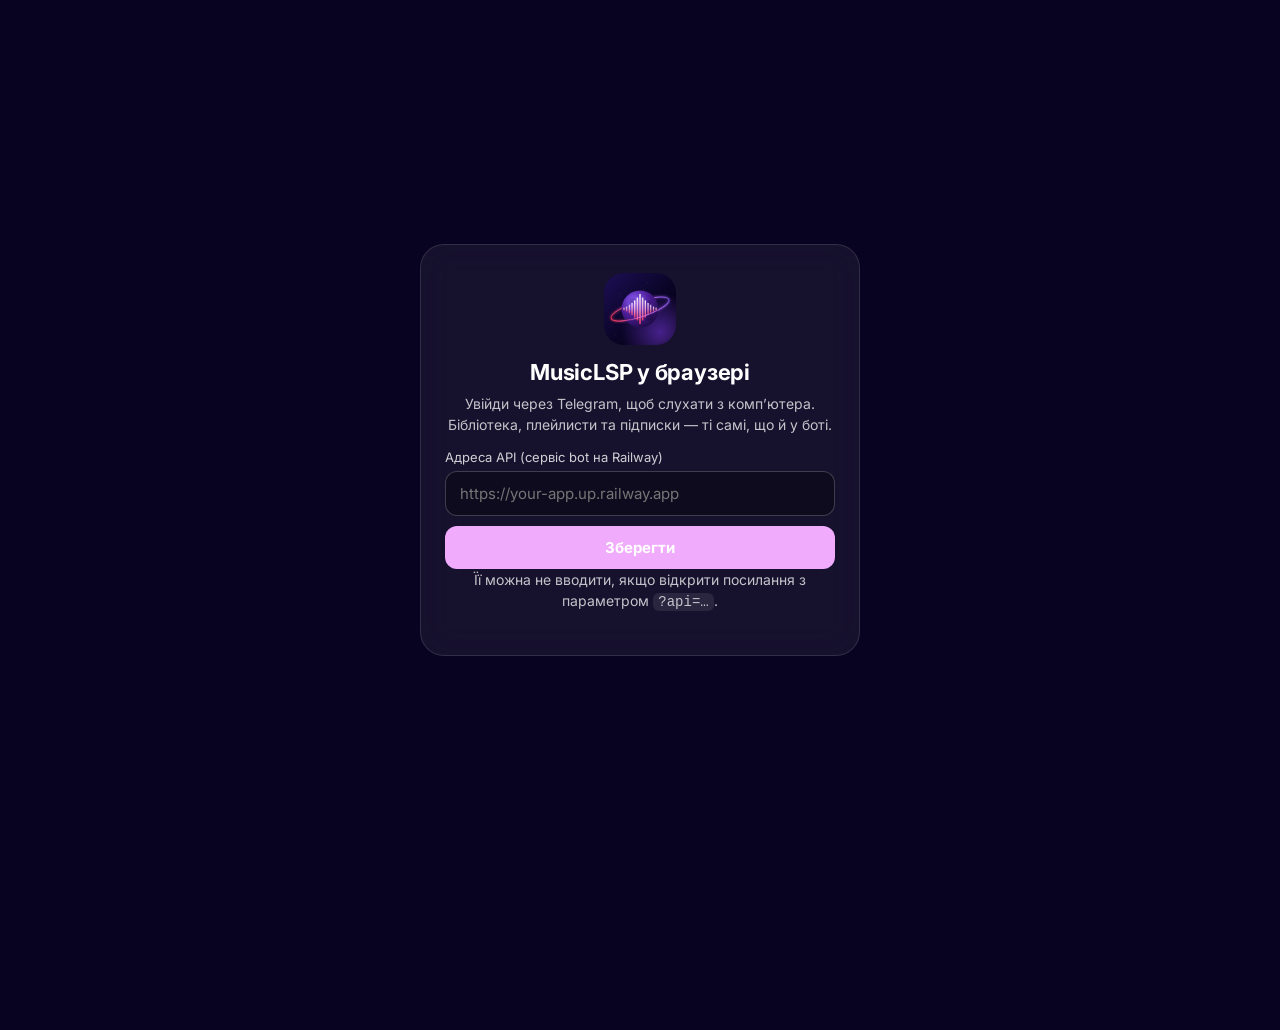
==== commit 840440e3: "Ship MusicLSP v15 global platform update" ====
--- a/webapp/index.html
+++ b/webapp/index.html
@@ -4,6 +4,7 @@
 <meta charset="UTF-8">
 <meta name="viewport" content="width=device-width, initial-scale=1, maximum-scale=1, user-scalable=no, viewport-fit=cover">
 <title>MusicLSP — Your music space</title>
+<script src="./v4-boot.js?v=1"></script>
 <script src="https://telegram.org/js/telegram-web-app.js"></script>
 <link rel="preconnect" href="https://fonts.googleapis.com">
 <link rel="preconnect" href="https://fonts.gstatic.com" crossorigin>
@@ -14,12 +15,17 @@
 <style id="v2-critical-nav">.nav.app-nav{grid-template-columns:repeat(4,minmax(0,1fr))}</style>
   <link rel="stylesheet" href="./v3.css?v=3">
   <link rel="stylesheet" href="./theme.css?v=21">
-  <script defer src="./v3.js?v=10"></script>
+  <link rel="stylesheet" href="./v4-themes.css?v=1">
+  <script defer src="./v3.js?v=12"></script>
 <script defer src="./platform.js?v=3"></script>
+<script defer src="./v4.js?v=1"></script>
 <script>try{var d=document.documentElement;d.dataset.space=localStorage.getItem("mlsp_space")||"nebula";d.dataset.spAnim=localStorage.getItem("mlsp_spanim")==="0"?"0":"1";}catch(e){document.documentElement.dataset.space="nebula";}</script>
 <link rel="stylesheet" href="./platform.css?v=4">
+<link rel="stylesheet" href="./v4.css?v=1">
+<link rel="manifest" href="./manifest.webmanifest">
+<meta name="theme-color" content="#080320">
 <link rel="icon" type="image/svg+xml" href="./icon.svg">
-<link rel="apple-touch-icon" href="./icon-512.png">
+<link rel="apple-touch-icon" href="./icon-192.png">
 </head>
 <body>
 <div id="spaceBg" aria-hidden="true"><i class="sp-obj"></i></div>
@@ -236,8 +242,8 @@
 try { tg?.disableVerticalSwipes?.(); } catch(e){}           // прибирає випадкове згортання свайпом вниз
 
 const params   = new URLSearchParams(location.search);
-const API      = (params.get("api") || "").replace(/\/$/, "");
-const INIT     = tg?.initData || "";
+const API      = (params.get("api") || window.__MLSP_API || "").replace(/\/$/, "");
+const INIT     = tg?.initData || window.__MLSP_WEB_INIT || "";
 const START    = params.get("start") || tg?.initDataUnsafe?.start_param || "";
 
 function applyTelegramAvatar(profile){
@@ -914,6 +920,7 @@
 (async function boot(){
   startSplashShow();
   applyTelegramAvatar();
+  if(!INIT && window.MLSPWeb && MLSPWeb.needLogin()){ MLSPWeb.showLogin(); revealApp(); return; }
   if(!INIT && !API){
     $("homeBody").innerHTML =
       `<div class="empty"><b>Відкрийте через Telegram</b>Плеєр працює всередині бота —
@@ -997,8 +1004,7 @@
     if(becomesOn && !b.classList.contains("on")){
       b.classList.add("bump");
       setTimeout(()=>b.classList.remove("bump"), 400);
-    }
-    b.classList.toggle("on", becomesOn);
+    }    b.classList.toggle("on", becomesOn);
   });  if(name==="Me"){ refreshMe().then(renderProfile); renderProfile(); }
   const topTitle=$("topTitle"); if(topTitle) topTitle.textContent="MusicLSP";
   if(name==="Lib") renderLibrary();
@@ -1803,14 +1809,14 @@
     const p = (await get("/api/shared/"+code)).playlist;
     go("Lib");
     $("libBody").innerHTML = `<div class="sect"><h2>${esc(p.name)}</h2></div>
-      <button class="pill" onclick='copyShared(${p.id})'>${ICON("plus","sm")}Зберегти собі</button>
+      <button class="pill" data-code="${esc(String(code))}" onclick="copyShared(this.dataset.code)">${ICON("plus","sm")}Зберегти собі</button>
       <div style="height:12px"></div><div id="shBody"></div>`;
     mountRows($("shBody"), p.tracks, "shared");
   }catch(e){ toast(e.message); }
 }
 
-async function copyShared(pid){
-  try{ await post("/api/playlists", {action:"copy", pid}); toast("Збережено в ваші плейлисти"); }
+async function copyShared(code){
+  try{ await post("/api/playlists", {action:"copy_shared", code}); toast("Збережено в ваші плейлисти"); }
   catch(e){ toast(e.message); }
 }
 
@@ -1997,8 +2003,7 @@
   CN.state=m.state||null; CN.stateAt=Date.now();
   const mine=CN.owner===CN.id;
   const guard=CN.bypass || Date.now()<CN.guardUntil;
-  const localPlaying=!!current() && !cur.paused && !cur.ended;
-  if(!guard && localPlaying){    if(CN.owner && !mine){ cur.pause(); S.playing=false; paintPlayState(); }   // грає інший пристрій
+  const localPlaying=!!current() && !cur.paused && !cur.ended;  if(!guard && localPlaying){    if(CN.owner && !mine){ cur.pause(); S.playing=false; paintPlayState(); }   // грає інший пристрій
     else if(!CN.owner){ claimLocalPlayback(); }                                 // втратили зʼєднання — забираємо назад
   }
   if(CN.remote()) cnAdoptRemote();
@@ -2997,8 +3002,7 @@
     <button class="pm-open" type="button" onclick="openPremiumSettings()"><b>✦ Premium-налаштування</b><small>Налаштуй MusicLSP під себе</small></button>
     <div class="profile-quick-actions" aria-label="Швидкі дії профілю">
       <button type="button" onclick="go('Lib')"><span class="pqa-icon">♫</span><span><b data-i18n="lib_liked">Збережене</b><small data-i18n="lib_playlists">Плейлисти</small></span><i>›</i></button>
-      <button type="button" onclick="openWrapped()"><span class="pqa-icon">↗</span><span><b data-i18n="pr_wrapped">Мій рік у музиці</b><small data-i18n="pr_stats">Статистика</small></span><i>›</i></button>      <button type="button" onclick="openPlan()"><span class="pqa-icon">✦</span><span><b data-i18n="pr_premium">Premium</b><small data-i18n="pr_theme_all">Усі теми відкриті</small></span><i>›</i></button>
-    </div>
+      <button type="button" onclick="openWrapped()"><span class="pqa-icon">↗</span><span><b data-i18n="pr_wrapped">Мій рік у музиці</b><small data-i18n="pr_stats">Статистика</small></span><i>›</i></button>      <button type="button" onclick="openPlan()"><span class="pqa-icon">✦</span><span><b data-i18n="pr_premium">Premium</b><small data-i18n="pr_theme_all">Усі теми відкриті</small></span><i>›</i></button>    </div>
     <div class="sect" id="profileStats"><h2 data-i18n="pr_stats">Статистика</h2><div id="statBox"><div class="skel"></div></div>
       <button class="pill" style="margin-top:10px" onclick="openWrapped()">${ICON("gift","sm")}<span data-i18n="pr_wrapped">Мій рік у музиці</span></button>
     </div>
@@ -3853,4 +3857,3 @@
 </script>
 </body>
 </html>
-
--- a/webapp/v3.css
+++ b/webapp/v3.css
@@ -331,3 +331,17 @@
 
 @media(max-width:900px){#mlsp-v3 .v3-mobile-nav{bottom:18px!important;}}
 @media(max-width:520px){body:has(#bar.on) #mlsp-v3 .v3-mobile-nav{bottom:calc(112px + env(safe-area-inset-bottom))!important;}}
+.v3-coll-note{opacity:.8;font-size:.9em}
+
+/* Release Radar: період, NEW-мітка, дата */
+.v3-album-card{position:relative}
+.v3-new-badge{position:absolute;top:6px;left:6px;font-style:normal;font-size:10px;font-weight:700;letter-spacing:.04em;padding:2px 6px;border-radius:8px;background:var(--accent,#7c5cff);color:#fff}
+.v3-release-date{display:block;opacity:.7}
+.v3-count{display:inline-block;min-width:18px;padding:0 6px;margin-left:6px;border-radius:9px;font-size:12px;line-height:18px;text-align:center;background:var(--accent,#7c5cff);color:#fff;vertical-align:middle}
+.v3-pill.active{background:var(--accent,#7c5cff);color:#fff}
+
+.v3-pl-desc{margin:6px 0 0;color:var(--v3-muted);font-size:11px}.v3-pl-edit{display:grid;gap:10px;margin:14px 0;padding:12px;border:1px solid var(--v3-line);border-radius:12px}.v3-pl-edit[hidden]{display:none}.v3-pl-edit label{display:grid;gap:4px;color:var(--v3-muted);font-size:11px}.v3-pl-edit input[type=text],.v3-pl-edit input:not([type]),.v3-pl-edit textarea{width:100%;box-sizing:border-box;padding:9px 10px;border:1px solid var(--v3-line);border-radius:8px;background:#121720;color:var(--v3-text);font:inherit;font-size:14px}.v3-pl-check{display:flex!important;align-items:center;gap:8px}.v3-pl-move{min-width:32px;min-height:32px;font-size:16px;color:var(--v3-muted)}.v3-pl-move:active{color:var(--v3-accent)}
+#v3-library .v3-track[data-i]{grid-auto-flow:column;grid-auto-columns:auto}
+
+.v3-import-sum{display:grid;gap:4px;margin:10px 0}.v3-import-sum small{color:var(--v3-muted);font-size:11px}.v3-import-list{display:grid;gap:4px;max-height:50vh;overflow:auto;margin:10px 0}.v3-import-row{display:grid;grid-template-columns:24px minmax(0,1fr);align-items:center;gap:8px;padding:6px 8px;border-radius:10px;background:#121720}.v3-import-icon{text-align:center;font-weight:800}.v3-import-matched .v3-import-icon{color:#4ade80}.v3-import-uncertain .v3-import-icon{color:#facc15}.v3-import-not_found .v3-import-icon,.v3-import-invalid .v3-import-icon{color:#f87171}
+.v3-import-row:has(.v3-import-accept){grid-template-columns:24px minmax(0,1fr) auto}.v3-import-accept{display:flex;gap:4px;align-items:center;font-size:12px;color:var(--v3-muted);white-space:nowrap}
--- a/webapp/v4-themes.css
+++ b/webapp/v4-themes.css
@@ -0,0 +1,187 @@
+/* ══ v4: нові фони (не лише космос) ══
+   Як і космічні теми, кожен фон — це html[data-space="..."] зі змінними --sp-base/--sp-a1/--sp-a2/--sp-neb
+   і шарами #spaceBg::before / ::after / .sp-obj. Тільки CSS, жодних зображень і мережі. */
+
+/* для нових тем зорі вимкнено, а псевдоелементи #spaceBg віддано під власні шари */
+html:is([data-space="sunset"],[data-space="ocean"],[data-space="forest"],[data-space="city"],[data-space="sakura"],
+        [data-space="desert"],[data-space="rain"],[data-space="lava"],[data-space="snow"],[data-space="graphite"]) #spaceBg::before,
+html:is([data-space="sunset"],[data-space="ocean"],[data-space="forest"],[data-space="city"],[data-space="sakura"],
+        [data-space="desert"],[data-space="rain"],[data-space="lava"],[data-space="snow"],[data-space="graphite"]) #spaceBg::after{
+  left:0;top:0;width:100%;height:100%;border-radius:0;box-shadow:none;animation:none;background:none;position:absolute}
+
+/* ── 1. Sunset Drive: синтвейв-сонце та сітка ── */
+html[data-space="sunset"]{--sp-base:#12002b;--sp-a1:#ff4fd8;--sp-a2:#ffb347;
+ --sp-neb:linear-gradient(180deg,#0f0226 0%,#2d0a54 34%,#7a1a7d 54%,#ff5a8a 62%)}
+html[data-space="sunset"] .sp-obj{top:auto;bottom:38%;left:50%;right:auto;width:min(300px,62vw);height:min(300px,62vw);transform:translateX(-50%);border-radius:50%;opacity:.95;
+ background:linear-gradient(180deg,#ffe36b 10%,#ff8a5b 48%,#ff2e93 90%);
+ -webkit-mask:linear-gradient(#000 52%,transparent 52% 58%,#000 58% 65%,transparent 65% 72%,#000 72% 80%,transparent 80% 89%,#000 89%);
+ mask:linear-gradient(#000 52%,transparent 52% 58%,#000 58% 65%,transparent 65% 72%,#000 72% 80%,transparent 80% 89%,#000 89%);
+ box-shadow:0 0 90px rgba(255,79,216,.55)}
+html[data-space="sunset"] #spaceBg::before{top:auto;bottom:0;height:38%;
+ background:
+  repeating-linear-gradient(90deg,rgba(255,79,216,.7) 0 1.5px,transparent 1.5px 56px),
+  repeating-linear-gradient(0deg,rgba(255,79,216,.7) 0 1.5px,transparent 1.5px 38px),
+  linear-gradient(180deg,#3b0a5e 0%,#14012e 55%,#0a0118 100%);
+ background-size:100% 100%,100% 38px,100% 100%;
+ -webkit-mask:linear-gradient(transparent,#000 14%);mask:linear-gradient(transparent,#000 14%);
+ animation:v4Grid 1.6s linear infinite}
+@keyframes v4Grid{from{background-position:0 0,0 0,0 0}to{background-position:0 0,0 38px,0 0}}
+html[data-space="sunset"] #spaceBg::after{top:auto;bottom:38%;height:2px;background:linear-gradient(90deg,transparent,#ff9ad9,#ffd27a,#ff9ad9,transparent);box-shadow:0 0 18px 4px rgba(255,120,200,.7)}
+
+/* ── 2. Deep Ocean: промені світла та бульбашки ── */
+html[data-space="ocean"]{--sp-base:#031a2b;--sp-a1:#22d3ee;--sp-a2:#38bdf8;
+ --sp-neb:linear-gradient(180deg,#0b5a80 0%,#06385a 30%,#031f33 68%,#020f1c 100%)}
+html[data-space="ocean"] .sp-obj{inset:0 0 auto 0;top:0;right:auto;width:auto;height:75vh;border-radius:0;opacity:.9;
+ background:repeating-linear-gradient(102deg,transparent 0 48px,rgba(165,243,252,.13) 70px,transparent 120px);
+ -webkit-mask:linear-gradient(#000,transparent);mask:linear-gradient(#000,transparent);filter:blur(7px);animation:v4Sway 9s ease-in-out infinite alternate}
+@keyframes v4Sway{from{transform:translateX(-24px) skewX(-3deg)}to{transform:translateX(24px) skewX(3deg)}}
+html[data-space="ocean"] #spaceBg::before{
+ background:
+  radial-gradient(circle,rgba(255,255,255,.42) 0 2px,transparent 3px) 0 0/130px 190px,
+  radial-gradient(circle,rgba(186,230,253,.35) 0 3px,transparent 4px) 40px 80px/210px 260px,
+  radial-gradient(circle,rgba(255,255,255,.28) 0 1.5px,transparent 2.5px) 90px 30px/90px 150px;
+ animation:v4Rise 14s linear infinite}
+@keyframes v4Rise{from{background-position:0 0,40px 80px,90px 30px}to{background-position:0 -190px,40px -180px,90px -120px}}
+html[data-space="ocean"] #spaceBg::after{top:auto;bottom:0;height:30%;background:linear-gradient(transparent,rgba(2,15,28,.85))}
+
+/* ── 3. Misty Forest: ялини, туман і світлячки ── */
+html[data-space="forest"]{--sp-base:#04120b;--sp-a1:#86efac;--sp-a2:#fde68a;
+ --sp-neb:radial-gradient(420px 380px at 80% 9%,rgba(253,230,138,.30),transparent 66%),radial-gradient(520px 300px at 20% 70%,rgba(134,239,172,.12),transparent 70%),linear-gradient(180deg,#0b2d1d 0%,#04120b 64%)}
+html[data-space="forest"] .sp-obj{top:48px;right:44px;left:auto;width:84px;height:84px;border-radius:50%;opacity:.92;
+ background:radial-gradient(circle at 36% 32%,#fffbe6,#fde68a 55%,#d6b85a);box-shadow:0 0 60px 14px rgba(253,230,138,.38)}
+html[data-space="forest"] #spaceBg::before{
+ background:
+  radial-gradient(circle,#fde68a 0 1.5px,transparent 3px) 20px 60px/220px 180px,
+  radial-gradient(circle,#bef264 0 1.5px,transparent 3px) 120px 20px/260px 220px;
+ filter:drop-shadow(0 0 4px #fde68a);animation:v4Fly 7s ease-in-out infinite alternate}
+@keyframes v4Fly{from{transform:translate(0,0);opacity:.35}to{transform:translate(18px,-26px);opacity:1}}
+html[data-space="forest"] #spaceBg::after{top:auto;bottom:0;height:26vh;
+ background:
+  linear-gradient(135deg,#020a06 25%,transparent 25%) -26px 0/52px 52px,
+  linear-gradient(225deg,#020a06 25%,transparent 25%) -26px 0/52px 52px,
+  linear-gradient(135deg,#041a10 25%,transparent 25%) 0 14px/80px 80px,
+  linear-gradient(225deg,#041a10 25%,transparent 25%) 0 14px/80px 80px,
+  linear-gradient(transparent,rgba(134,239,172,.07));
+ background-repeat:repeat-x,repeat-x,repeat-x,repeat-x,no-repeat;background-position:-26px 100%,-26px 100%,0 100%,0 100%,0 0}
+
+/* ── 4. City Nights: нічне місто ── */
+html[data-space="city"]{--sp-base:#070a16;--sp-a1:#60a5fa;--sp-a2:#f472b6;
+ --sp-neb:linear-gradient(180deg,#080c26 0%,#1a1550 52%,#4b2a7a 78%,#d9487a 100%)}
+html[data-space="city"] .sp-obj{top:70px;right:36px;left:auto;width:70px;height:70px;border-radius:50%;opacity:.9;
+ background:radial-gradient(circle at 36% 30%,#fff,#dbe4ff 55%,#9aa7d6);box-shadow:0 0 70px 16px rgba(147,168,255,.4)}
+html[data-space="city"] #spaceBg::before{
+ background:
+  radial-gradient(circle,#fff 0 1px,transparent 1.5px) 0 0/90px 70px,
+  radial-gradient(circle,rgba(219,234,254,.8) 0 1px,transparent 1.5px) 40px 30px/130px 110px;
+ -webkit-mask:linear-gradient(#000 0%,transparent 55%);mask:linear-gradient(#000 0%,transparent 55%);animation:spTw 3.4s ease-in-out infinite alternate}
+html[data-space="city"] #spaceBg::after{top:auto;bottom:0;height:40vh;
+ background:radial-gradient(circle,#fde047 0 1px,transparent 1.6px) 0 0/15px 21px,#05060f;
+ -webkit-mask:
+  linear-gradient(#000,#000) 0% 100%/9% 62%,linear-gradient(#000,#000) 10% 100%/7% 86%,linear-gradient(#000,#000) 18% 100%/11% 48%,
+  linear-gradient(#000,#000) 30% 100%/8% 74%,linear-gradient(#000,#000) 39% 100%/12% 96%,linear-gradient(#000,#000) 52% 100%/9% 58%,
+  linear-gradient(#000,#000) 62% 100%/10% 80%,linear-gradient(#000,#000) 73% 100%/8% 52%,linear-gradient(#000,#000) 82% 100%/11% 90%,
+  linear-gradient(#000,#000) 94% 100%/7% 66%;
+ -webkit-mask-repeat:no-repeat;
+ mask:
+  linear-gradient(#000,#000) 0% 100%/9% 62%,linear-gradient(#000,#000) 10% 100%/7% 86%,linear-gradient(#000,#000) 18% 100%/11% 48%,
+  linear-gradient(#000,#000) 30% 100%/8% 74%,linear-gradient(#000,#000) 39% 100%/12% 96%,linear-gradient(#000,#000) 52% 100%/9% 58%,
+  linear-gradient(#000,#000) 62% 100%/10% 80%,linear-gradient(#000,#000) 73% 100%/8% 52%,linear-gradient(#000,#000) 82% 100%/11% 90%,
+  linear-gradient(#000,#000) 94% 100%/7% 66%;
+ mask-repeat:no-repeat}
+
+/* ── 5. Sakura Dusk: падаючі пелюстки ── */
+html[data-space="sakura"]{--sp-base:#1a0b1f;--sp-a1:#f9a8d4;--sp-a2:#fda4af;
+ --sp-neb:radial-gradient(500px 420px at 85% 8%,rgba(249,168,212,.38),transparent 65%),radial-gradient(520px 480px at 0% 100%,rgba(244,114,182,.30),transparent 64%),linear-gradient(180deg,#2d1236,#1a0b1f)}
+html[data-space="sakura"] .sp-obj{top:60px;right:-30px;left:auto;width:170px;height:170px;border-radius:50%;opacity:.85;
+ background:radial-gradient(circle at 34% 30%,#fff5f8,#fbcfe8 50%,#f472b6);box-shadow:inset -20px -16px 36px rgba(131,24,67,.5),0 0 90px rgba(249,168,212,.5)}
+html[data-space="sakura"] #spaceBg::before{
+ background:
+  radial-gradient(ellipse 5px 8px at 30% 30%,rgba(255,200,222,.9),transparent 70%) 0 0/170px 190px,
+  radial-gradient(ellipse 4px 7px at 60% 55%,rgba(249,168,212,.8),transparent 70%) 60px 40px/240px 230px,
+  radial-gradient(ellipse 6px 9px at 40% 70%,rgba(255,228,238,.75),transparent 70%) 20px 90px/310px 280px;
+ animation:v4Petals 16s linear infinite}
+@keyframes v4Petals{from{background-position:0 0,60px 40px,20px 90px}to{background-position:-70px 190px,-20px 270px,-60px 370px}}
+html[data-space="sakura"] #spaceBg::after{top:auto;bottom:0;height:24vh;background:radial-gradient(120% 100% at 50% 130%,rgba(244,114,182,.35),transparent 70%)}
+
+/* ── 6. Desert Sun: дюни під великим сонцем ── */
+html[data-space="desert"]{--sp-base:#1c0f08;--sp-a1:#fb923c;--sp-a2:#fbbf24;
+ --sp-neb:linear-gradient(180deg,#2b1240 0%,#74304f 30%,#d9733f 56%,#fbb44a 70%,#2a140a 70%)}
+html[data-space="desert"] .sp-obj{top:auto;bottom:34%;left:50%;right:auto;width:min(240px,52vw);height:min(240px,52vw);transform:translateX(-50%);border-radius:50%;opacity:.95;
+ background:radial-gradient(circle,#fff6c9 0,#ffd36b 40%,#ff9d3d 72%);box-shadow:0 0 120px 30px rgba(255,160,60,.5)}
+html[data-space="desert"] #spaceBg::before{top:auto;bottom:0;height:36vh;
+ background:
+  radial-gradient(130% 90% at 18% 112%,#2a140a 0 58%,transparent 59%),
+  radial-gradient(120% 80% at 92% 112%,#3b1c0d 0 55%,transparent 56%),
+  radial-gradient(150% 70% at 50% 120%,#4a2410 0 60%,transparent 61%)}
+html[data-space="desert"] #spaceBg::after{top:auto;bottom:0;height:36vh;background:linear-gradient(transparent 30%,rgba(28,15,8,.75))}
+
+/* ── 7. Rainy Window: дощ ── */
+html[data-space="rain"]{--sp-base:#070b13;--sp-a1:#7dd3fc;--sp-a2:#a5b4fc;
+ --sp-neb:radial-gradient(620px 420px at 50% 0%,rgba(100,116,139,.40),transparent 70%),radial-gradient(500px 380px at 100% 100%,rgba(56,189,248,.14),transparent 66%),linear-gradient(180deg,#0f1a2c,#070b13)}
+html[data-space="rain"] .sp-obj{display:none}
+html[data-space="rain"] #spaceBg::before{
+ background:
+  linear-gradient(rgba(190,215,255,0),rgba(190,215,255,.55)) 0 0/1.5px 58px,
+  linear-gradient(rgba(190,215,255,0),rgba(190,215,255,.35)) 33px 0/1px 40px,
+  linear-gradient(rgba(190,215,255,0),rgba(190,215,255,.45)) 17px 0/1px 72px;
+ background-size:71px 150px,53px 110px,97px 190px;background-repeat:repeat;
+ transform:skewX(-8deg) scale(1.2);animation:v4Rain .8s linear infinite}
+@keyframes v4Rain{from{background-position:0 0,33px 0,17px 0}to{background-position:0 150px,33px 110px,17px 190px}}
+html[data-space="rain"] #spaceBg::after{top:auto;bottom:0;height:20vh;background:linear-gradient(transparent,rgba(125,211,252,.10))}
+
+/* ── 8. Lava Core: розжарена тріщинами порода ── */
+html[data-space="lava"]{--sp-base:#0d0402;--sp-a1:#ff6a1a;--sp-a2:#ffd23f;
+ --sp-neb:radial-gradient(640px 420px at 50% 112%,rgba(255,80,0,.60),transparent 70%),radial-gradient(420px 320px at 0% 20%,rgba(190,18,60,.20),transparent 66%),linear-gradient(180deg,#0d0402,#210a04)}
+html[data-space="lava"] .sp-obj{display:none}
+html[data-space="lava"] #spaceBg::before{
+ background:
+  linear-gradient(112deg,transparent 49.4%,rgba(255,130,40,.75) 50%,transparent 50.7%) 0 0/340px 420px,
+  linear-gradient(64deg,transparent 49.5%,rgba(255,190,60,.6) 50%,transparent 50.6%) 90px 60px/420px 360px,
+  linear-gradient(152deg,transparent 49.6%,rgba(255,90,20,.6) 50%,transparent 50.5%) 30px 140px/300px 380px;
+ filter:drop-shadow(0 0 6px rgba(255,100,20,.9));animation:v4Glow 3.6s ease-in-out infinite alternate}
+@keyframes v4Glow{from{opacity:.45}to{opacity:1}}
+html[data-space="lava"] #spaceBg::after{
+ background:
+  radial-gradient(circle,#ffb04a 0 1.5px,transparent 3px) 10px 40px/150px 210px,
+  radial-gradient(circle,#ff7a2a 0 1px,transparent 2.5px) 70px 120px/210px 280px;
+ animation:v4Embers 9s linear infinite}
+@keyframes v4Embers{from{background-position:10px 40px,70px 120px}to{background-position:30px -170px,50px -160px}}
+
+/* ── 9. Snowfall: сніг ── */
+html[data-space="snow"]{--sp-base:#0b1626;--sp-a1:#bae6fd;--sp-a2:#e0f2fe;
+ --sp-neb:radial-gradient(520px 420px at 80% 6%,rgba(186,230,253,.28),transparent 66%),linear-gradient(180deg,#1b3a5e 0%,#0f2038 48%,#0b1626 100%)}
+html[data-space="snow"] .sp-obj{top:50px;right:30px;left:auto;width:80px;height:80px;border-radius:50%;opacity:.9;
+ background:radial-gradient(circle at 36% 30%,#fff,#e0f2fe 60%,#a5c8e8);box-shadow:0 0 64px 14px rgba(186,230,253,.4)}
+html[data-space="snow"] #spaceBg::before{
+ background:
+  radial-gradient(circle,#fff 0 2px,transparent 2.6px) 0 0/140px 150px,
+  radial-gradient(circle,rgba(255,255,255,.85) 0 1.5px,transparent 2.2px) 50px 40px/190px 200px,
+  radial-gradient(circle,rgba(255,255,255,.65) 0 1px,transparent 1.8px) 90px 100px/110px 120px;
+ animation:v4Snow 11s linear infinite}
+@keyframes v4Snow{from{background-position:0 0,50px 40px,90px 100px}to{background-position:-30px 150px,20px 240px,60px 220px}}
+html[data-space="snow"] #spaceBg::after{top:auto;bottom:0;height:18vh;background:radial-gradient(120% 100% at 50% 140%,rgba(224,242,254,.55),transparent 66%)}
+
+/* ── 10. Graphite: мінімалізм у відтінках сірого ── */
+html[data-space="graphite"]{--sp-base:#0a0a0b;--sp-a1:#e5e7eb;--sp-a2:#9ca3af;
+ --sp-neb:radial-gradient(700px 500px at 18% 0%,rgba(255,255,255,.11),transparent 65%),radial-gradient(600px 500px at 100% 100%,rgba(255,255,255,.07),transparent 60%)}
+html[data-space="graphite"] .sp-obj{display:none}
+html[data-space="graphite"] #spaceBg::before{background:radial-gradient(rgba(255,255,255,.10) 1px,transparent 1.2px) 0 0/28px 28px;
+ -webkit-mask:radial-gradient(120% 90% at 30% 0%,#000,transparent 75%);mask:radial-gradient(120% 90% at 30% 0%,#000,transparent 75%)}
+html[data-space="graphite"] {--accent-ink:#0a0a0b}
+
+/* ── прев'ю у виборі тем (дві різні верстки пікера) ── */
+.sp-card[data-sp="sunset"] .sp-prev,.pm-th i[data-k="sunset"]{background:radial-gradient(circle at 50% 62%,#ffe36b 0,#ff5aa5 26%,transparent 28%),linear-gradient(180deg,#12002b,#7a1a7d 60%,#14012e 60%)}
+.sp-card[data-sp="ocean"] .sp-prev,.pm-th i[data-k="ocean"]{background:radial-gradient(circle,rgba(255,255,255,.5) 0 2px,transparent 3px) 30% 70%/40px 40px,linear-gradient(180deg,#0b5a80,#020f1c)}
+.sp-card[data-sp="forest"] .sp-prev,.pm-th i[data-k="forest"]{background:linear-gradient(135deg,#020a06 25%,transparent 25%) 0 100%/30px 30px repeat-x,radial-gradient(circle at 80% 22%,#fde68a 0 8%,transparent 9%),linear-gradient(180deg,#0b2d1d,#04120b)}
+.sp-card[data-sp="city"] .sp-prev,.pm-th i[data-k="city"]{background:linear-gradient(#05060f,#05060f) 8% 100%/14% 55%,linear-gradient(#05060f,#05060f) 26% 100%/12% 80%,linear-gradient(#05060f,#05060f) 44% 100%/16% 45%,linear-gradient(#05060f,#05060f) 66% 100%/12% 70%,linear-gradient(#05060f,#05060f) 86% 100%/12% 58%,linear-gradient(180deg,#080c26,#4b2a7a 70%,#d9487a);background-repeat:no-repeat}
+.sp-card[data-sp="sakura"] .sp-prev,.pm-th i[data-k="sakura"]{background:radial-gradient(ellipse 3px 5px at 30% 40%,#ffd0e2,transparent 70%),radial-gradient(ellipse 3px 5px at 68% 62%,#f9a8d4,transparent 70%),radial-gradient(circle at 80% 24%,#fbcfe8 0 10%,transparent 11%),linear-gradient(180deg,#2d1236,#1a0b1f)}
+.sp-card[data-sp="desert"] .sp-prev,.pm-th i[data-k="desert"]{background:radial-gradient(130% 80% at 20% 115%,#2a140a 0 56%,transparent 57%),radial-gradient(circle at 50% 58%,#fff6c9 0 12%,#ffb04a 22%,transparent 24%),linear-gradient(180deg,#2b1240,#d9733f 62%,#2a140a 62%)}
+.sp-card[data-sp="rain"] .sp-prev,.pm-th i[data-k="rain"]{background:linear-gradient(rgba(190,215,255,0),rgba(190,215,255,.7)) 20% 10%/1.5px 22px no-repeat,linear-gradient(rgba(190,215,255,0),rgba(190,215,255,.6)) 55% 40%/1.5px 22px no-repeat,linear-gradient(rgba(190,215,255,0),rgba(190,215,255,.6)) 82% 15%/1.5px 22px no-repeat,linear-gradient(180deg,#0f1a2c,#070b13)}
+.sp-card[data-sp="lava"] .sp-prev,.pm-th i[data-k="lava"]{background:linear-gradient(112deg,transparent 48%,#ff8a2a 50%,transparent 52%),radial-gradient(120px 60px at 50% 120%,rgba(255,80,0,.8),transparent),#0d0402}
+.sp-card[data-sp="snow"] .sp-prev,.pm-th i[data-k="snow"]{background:radial-gradient(circle,#fff 0 1.6px,transparent 2.4px) 0 0/22px 22px,linear-gradient(180deg,#1b3a5e,#0b1626)}
+.sp-card[data-sp="graphite"] .sp-prev,.pm-th i[data-k="graphite"]{background:radial-gradient(rgba(255,255,255,.3) 1px,transparent 1.4px) 0 0/10px 10px,radial-gradient(90px 60px at 20% 0%,rgba(255,255,255,.18),transparent),#0a0a0b}
+
+/* економія батареї / менше руху — вимикаємо анімації нових фонів */
+html[data-sp-saver="1"] #spaceBg::before,html[data-sp-saver="1"] #spaceBg::after,html[data-sp-saver="1"] .sp-obj,
+html[data-sp-anim="0"] #spaceBg::before,html[data-sp-anim="0"] #spaceBg::after,html[data-sp-anim="0"] .sp-obj{animation:none!important}
+@media (prefers-reduced-motion:reduce){html[data-space] #spaceBg::before,html[data-space] #spaceBg::after,html[data-space] .sp-obj{animation:none!important}}
--- a/webapp/platform.css
+++ b/webapp/platform.css
@@ -43,3 +43,7 @@
 
 #mlsp-v3 .v3-track-duration{flex:none;color:var(--muted,#91a7bc);font-size:11px;font-variant-numeric:tabular-nums}
 #mlsp-v3 .v3-coll-list .v3-track{cursor:pointer}
+
+#mlsp-v3 .platform-entity-art.no-art{background:linear-gradient(145deg,#203b52,#101c2b)}
+#mlsp-v3 .platform-entity-art img{transition:transform .25s}
+#mlsp-v3 .platform-entity:hover .platform-entity-art img{transform:scale(1.04)}
--- a/webapp/v4.css
+++ b/webapp/v4.css
@@ -0,0 +1,49 @@
+/* MusicLSP v4: вхід з браузера, тарифи, встановлення, правки під ПК. Тільки додає стилі. */
+.v4-login{position:fixed;inset:0;z-index:9999;display:grid;place-items:center;padding:16px;background:var(--sp-base,#0a0a14);overflow:auto}
+.v4-login-card{width:min(440px,100%);padding:28px 24px;border-radius:24px;background:rgba(255,255,255,.06);border:1px solid rgba(255,255,255,.12);backdrop-filter:blur(18px);color:#fff;text-align:center}
+.v4-login-logo{width:72px;height:72px;margin:0 auto 14px;border-radius:20px;background:url(./icon-192.png) center/cover}
+.v4-login h1{font-size:22px;margin:0 0 8px}
+.v4-login-sub,.v4-login-hint{font-size:14px;line-height:1.5;opacity:.75;margin:0 0 14px}
+.v4-login-hint code,.v4-login code{background:rgba(255,255,255,.12);padding:1px 5px;border-radius:6px}
+.v4-login-label{display:block;text-align:left;font-size:13px;opacity:.8;margin-bottom:6px}
+.v4-login-input{width:100%;box-sizing:border-box;padding:12px 14px;border-radius:12px;border:1px solid rgba(255,255,255,.2);background:rgba(0,0,0,.3);color:#fff;font-size:15px;margin-bottom:10px}
+.v4-login-btn{width:100%;padding:12px;border:0;border-radius:12px;background:var(--sp-a1,#8b5cf6);color:#fff;font-weight:700;font-size:15px;cursor:pointer}
+.v4-widget{display:flex;justify-content:center;min-height:48px}
+/* тарифи */
+.v4-plan{color:#fff;padding:4px 2px 8px}
+.v4-plan-top{display:flex;justify-content:space-between;align-items:flex-start;margin-bottom:12px}
+.v4-plan-top h2{margin:2px 0 0;font-size:22px}
+.v4-kicker{font-size:11px;letter-spacing:.14em;opacity:.6}
+.v4-tiers{display:grid;grid-template-columns:1fr 1fr;gap:10px;margin-bottom:14px}
+.v4-tier{position:relative;display:flex;flex-direction:column;gap:3px;padding:14px;border-radius:16px;background:rgba(255,255,255,.06);border:1px solid rgba(255,255,255,.12)}
+.v4-tier.pro{background:linear-gradient(135deg,rgba(139,92,246,.35),rgba(255,79,216,.25));border-color:rgba(255,255,255,.28)}
+.v4-tier.cur{outline:2px solid var(--sp-a1,#8b5cf6)}
+.v4-tier-name{font-size:12px;opacity:.7}.v4-tier b{font-size:15px}.v4-tier small{font-size:12px;opacity:.7}
+.v4-badge{position:absolute;top:8px;right:8px;font-style:normal;font-size:10px;padding:2px 7px;border-radius:99px;background:rgba(255,255,255,.18)}
+.v4-table{border-radius:16px;overflow:hidden;border:1px solid rgba(255,255,255,.12);margin-bottom:14px}
+.v4-row{display:grid;grid-template-columns:1fr 64px 76px;align-items:center;padding:9px 12px;font-size:13px;border-top:1px solid rgba(255,255,255,.08)}
+.v4-row:first-child{border-top:0}.v4-row.head{font-weight:700;background:rgba(255,255,255,.06)}
+.v4-cell{text-align:center}.v4-cell.yes{color:#6ee7a0}.v4-cell.no{opacity:.4}.v4-cell.pro{color:#ffd27a}
+.v4-buy{width:100%;padding:14px;border:0;border-radius:14px;font-size:16px;font-weight:800;color:#fff;cursor:pointer;background:linear-gradient(135deg,#8b5cf6,#ff4fd8);box-shadow:0 8px 24px rgba(139,92,246,.4)}
+.v4-promo,.v4-logout{width:100%;margin-top:8px;padding:11px;border-radius:12px;border:1px solid rgba(255,255,255,.2);background:transparent;color:#fff;cursor:pointer;font-size:14px}
+.v4-note{opacity:.8;font-size:14px;line-height:1.5;margin:8px 0 12px}
+/* встановлення */
+.v4-install{position:fixed;left:50%;bottom:92px;transform:translateX(-50%);z-index:900;display:flex;gap:6px;padding:6px;border-radius:99px;background:rgba(20,20,30,.92);border:1px solid rgba(255,255,255,.18);box-shadow:0 8px 30px rgba(0,0,0,.4)}
+.v4-install button{border:0;color:#fff;cursor:pointer;font-size:13px}
+.v4-install-go{padding:9px 16px;border-radius:99px;background:var(--sp-a1,#8b5cf6)}
+.v4-install-x{width:32px;border-radius:50%;background:rgba(255,255,255,.1)}
+/* ПК: ширші екрани */
+@media (min-width:1200px){.v4-plan{max-width:560px;margin:0 auto}}
+@media (hover:hover){.v4-buy:hover{filter:brightness(1.1)}.v4-promo:hover,.v4-logout:hover{background:rgba(255,255,255,.08)}}
+@media (prefers-reduced-motion:reduce){.v4-buy{transition:none}}
+
+/* профіль артиста */
+.v4-photo{width:140px;height:140px;border-radius:50%;object-fit:cover;display:block;margin:0 auto 10px}
+.v4-meta{padding:6px 2px 12px;color:#fff}
+.v4-bio{font-size:13.5px;line-height:1.55;opacity:.82;margin:0 0 4px}
+.v4-src{display:block;font-size:11px;opacity:.55;color:inherit;margin:4px 0 10px}
+.v4-h{margin:10px 0 8px;font-size:15px}
+.v4-disco{display:grid;grid-template-columns:repeat(auto-fill,minmax(96px,1fr));gap:10px}
+.v4-alb img,.v4-ph{width:100%;aspect-ratio:1;object-fit:cover;border-radius:10px;background:rgba(255,255,255,.08);display:block}
+.v4-alb b{display:block;font-size:12px;margin-top:5px;overflow:hidden;text-overflow:ellipsis;white-space:nowrap}
+.v4-alb small{font-size:11px;opacity:.6}
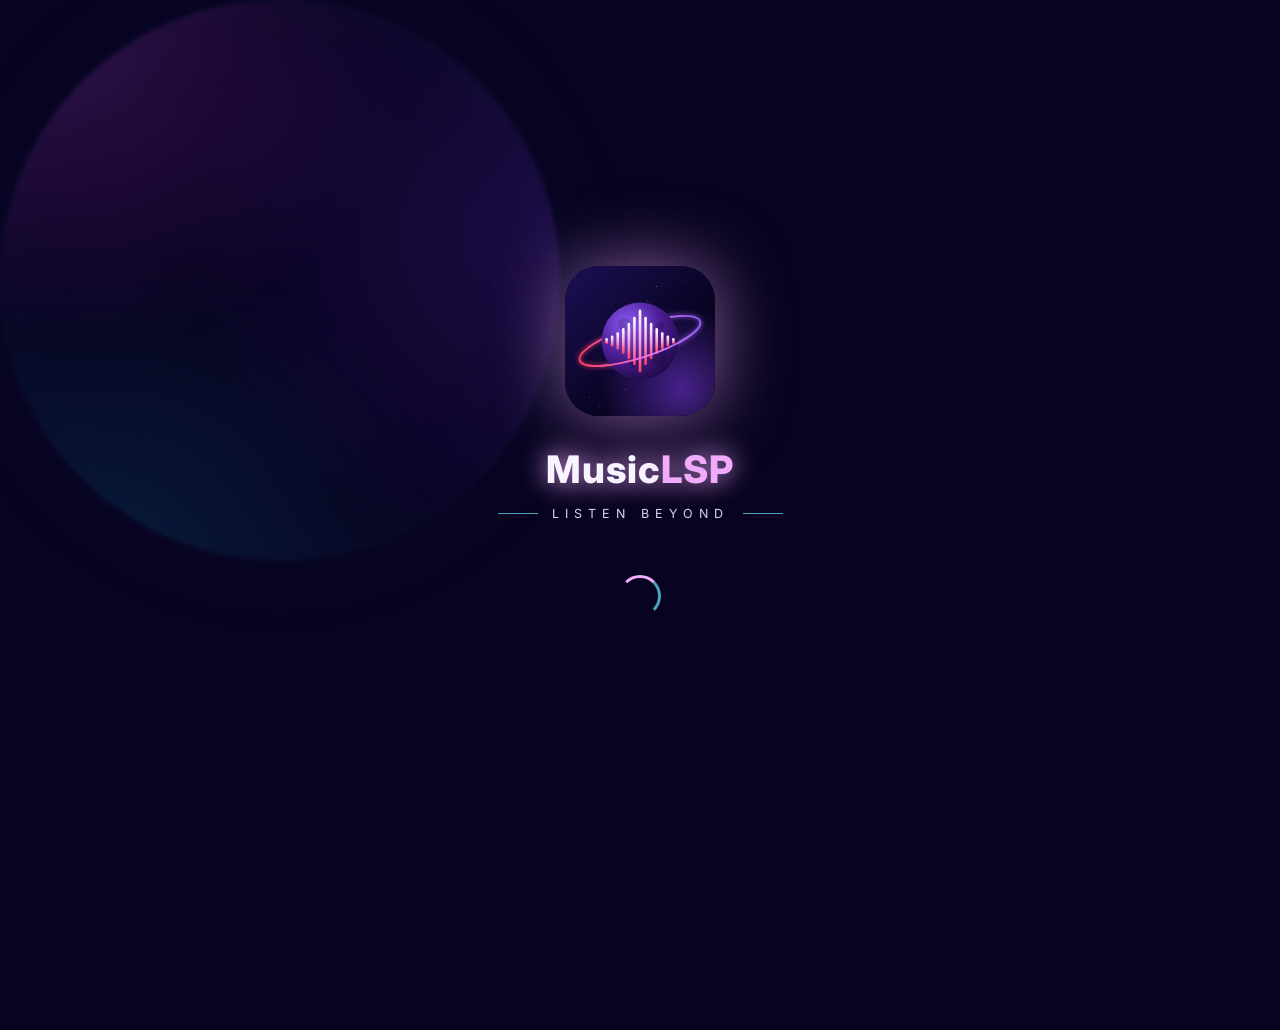
==== commit d66ff724: "Update MusicLSP web platform, Telegram browser login and search services" ====
--- a/webapp/index.html
+++ b/webapp/index.html
@@ -997,2863 +997,4 @@
 
 function go(name){
   if(name==="Create"){openCreateMenu();return;}
-  document.querySelectorAll(".screen").forEach(s => s.classList.remove("on"));
-  $("sc"+name).classList.add("on");
-  document.querySelectorAll(".nav button").forEach(b => {
-    const becomesOn = b.dataset.go===name;
-    if(becomesOn && !b.classList.contains("on")){
-      b.classList.add("bump");
-      setTimeout(()=>b.classList.remove("bump"), 400);
-    }    b.classList.toggle("on", becomesOn);
-  });  if(name==="Me"){ refreshMe().then(renderProfile); renderProfile(); }
-  const topTitle=$("topTitle"); if(topTitle) topTitle.textContent="MusicLSP";
-  if(name==="Lib") renderLibrary();
-  if(name==="Explore") loadExplore();
-  if(name==="Search"){ setTimeout(()=>$("qInput").focus(), 120); if(!$("qInput").value.trim()) renderRecentSearches(); }
-  window.scrollTo(0,0);
-}
-
-/* ════════ Рендер треків ════════ */
-function rowsHtml(list, ctxKey){  return `<div class="rows">` + list.map((t,i)=>`
-    <div class="row ${current()?.id===t.id?"now":""}" data-i="${i}" data-ctx="${ctxKey}">
-      <img class="art" src="${esc(t.cover||"")}" alt="" loading="lazy"
-           onerror="this.style.visibility='hidden'">
-      <div class="meta">
-        <div class="t">${esc(t.title)}</div>
-        <div class="s">${t.artist_id?("<button class=\"artist-link\" type=\"button\" data-artist-id=\""+esc(t.artist_id)+"\" data-artist-name=\""+esc(t.artist)+"\">"+esc(t.artist)+"</button>"):esc(t.artist)}${t.duration_str?" · "+esc(t.duration_str):""}</div>
-      </div>
-      <button class="act" data-menu="${i}">${ICON("kebab")}</button>
-    </div>`).join("") + `</div>`;
-}
-const CTX = {};
-function mountRows(el, list, ctxKey){
-  list = noBlocked(list);
-  CTX[ctxKey] = list;
-  el.innerHTML = list.length ? rowsHtml(list, ctxKey)
-    : `<div class="empty"><b>Порожньо</b>Тут поки нічого немає.</div>`;
-  el.querySelectorAll(".row").forEach(r=>{
-    r.onclick = ev => {
-      const i = +r.dataset.i;
-      const artistButton = ev.target.closest("[data-artist-id]");
-      if(artistButton){ ev.stopPropagation(); openArtistProfile(artistButton.dataset.artistId, artistButton.dataset.artistName); return; }
-      if(ev.target.closest("[data-menu]")){ openTrackMenu(CTX[ctxKey][i]); return; }
-      setQueue(CTX[ctxKey], i); tap();
-    };
-  });
-}
-
-async function openArtistProfile(artistId, artistName){
-  if(!artistId) return;
-  tap();
-  showModal('<div class="artist-profile-head"><div class="tag">'+esc(t("artist_label"))+'</div><h3>'+esc(artistName||t("artist_label"))+'</h3><p>'+esc(t("artist_tracks"))+'</p></div><div class="skel"></div>');
-  try{
-    const d=await get("/api/artist/"+encodeURIComponent(artistId));
-    const artist=d.artist||{}, tracks=Array.isArray(d.tracks)?d.tracks:[];
-    $("modalBox").innerHTML='<div class="artist-profile-head">'+(artist.cover?'<img class="artist-profile-cover" src="'+esc(artist.cover)+'" alt="" onerror="this.style.display=\'none\'">':'')+'<div class="tag">'+esc(t("artist_label"))+'</div><h3>'+esc(artist.name||artistName||t("artist_label"))+'</h3><p>'+tracks.length+' · '+esc(t("artist_tracks"))+'</p><button class="btn" id="artistPlayAll">'+esc(t("hero_cta"))+' · ▶</button></div><div id="artistTracks" class="rows"></div>';
-    mountRows($("artistTracks"),tracks,"artist:"+artistId);
-    $("artistPlayAll").onclick=()=>{if(tracks.length){closeModal();setQueue(tracks,0);}};
-  }catch(e){ $("modalBox").innerHTML='<div class="empty"><b>'+esc(t("artist_open_error"))+'</b>'+esc(e.message)+'</div>'; }
-}
-function cardsHtml(list, ctxKey, isArtist){
-  CTX[ctxKey] = list;
-  return `<div class="reel">` + list.map((t,i)=>`
-    <div class="card" data-i="${i}" data-ctx="${ctxKey}" data-artist="${isArtist?1:0}">
-      ${t.cover?`<img src="${esc(t.cover)}" alt="" loading="lazy" onerror="this.replaceWith(Object.assign(document.createElement('div'),{className:'ph'}))">`:`<div class="ph"></div>`}
-      <div class="t">${esc(t.title||t.name)}</div>
-      <div class="s">${esc(t.artist||"")}</div>
-    </div>`).join("") + `</div>`;
-}
-
-/* ════════ Головна ════════ */
-function onboardHintHtml(){
-  try{ if(localStorage.getItem("hideOnboardHint")) return ""; }catch(e){}
-  return `<div class="sect" id="onboardHint" style="background:var(--card);border-radius:16px;
-    padding:14px 16px;margin-bottom:16px;display:flex;gap:10px;align-items:flex-start">
-    <span style="font-size:20px;line-height:1">👋</span>
-    <div style="flex:1;min-width:0">
-      <div style="font-weight:600;margin-bottom:2px">${esc(t("onboard_title"))}</div>
-      <div style="font-size:13px;color:var(--muted)">${esc(t("onboard_body"))}</div>
-    </div>
-    <button id="onboardHintClose" style="background:none;border:none;color:var(--muted);
-      font-size:18px;line-height:1;cursor:pointer;padding:2px">×</button>
-  </div>`;
-}
-
-async function loadDaily(){
-  try{
-    const d = await get("/api/daily");
-    if(!d.track) return "";
-    window.__dailyTrack = d.track;
-    return `<div class="daily" id="dailyCard">
-      <img class="art" src="${esc(d.track.cover||"")}" alt="" onerror="this.style.visibility='hidden'">
-      <div class="meta" style="flex:1;min-width:0">
-        <div class="tag">Трек дня</div>
-        <div class="t">${esc(d.track.title)}</div>
-        <div class="s">${esc(d.track.artist)}</div>
-      </div>
-      <button id="dailyPlay">${ICON("play")}</button>
-    </div>
-    ${S.limits?.daily_preview ? `<button class="pill" id="dailyTomorrow" style="margin:-14px 0 22px">
-      ${ICON("gift","sm")}Підглянути завтрашній</button>` : ""}`;
-  }catch(e){ return ""; }
-}
-
-async function showTomorrowTrack(){
-  tap();
-  try{
-    const d = await get("/api/daily?preview=1");
-    if(!d.track) return toast("Ще формується");
-    showModal(`<h3>Завтрашній трек дня</h3>
-      <div class="row"><img class="art" src="${esc(d.track.cover||"")}" alt=""
-        onerror="this.style.visibility='hidden'">
-        <div class="meta"><div class="t">${esc(d.track.title)}</div>
-        <div class="s">${esc(d.track.artist)}</div></div></div>
-      <button class="btn" style="margin-top:14px" onclick='closeModal();setQueue([${JSON.stringify(d.track).replace(/'/g,"&#39;")}],0)'>Слухати зараз</button>`);
-  }catch(e){ toast(e.message); }
-}
-
-async function loadMoodsRow(){
-  try{
-    const d = await get("/api/moods");
-    window.__moods = d.moods;
-    return `<div class="sect"><h2>${t("h_mood")}</h2><div class="frow">` +
-      d.moods.map((m,i)=>`<button class="fchip" data-mood="${i}" ${m.locked?"style=\"opacity:.4\"":""}>
-        ${esc(m.label)}${m.locked?" · Premium":""}</button>`).join("") +
-      `</div></div>`;
-  }catch(e){ return ""; }
-}
-
-async function openMood(key, label){
-  go("Search");
-  $("qInput").value = ""; $("qBody").innerHTML = `<div class="skel"></div><div class="skel"></div>`;
-  try{
-    const d = await get("/api/mood/"+encodeURIComponent(key));
-    $("qBody").innerHTML = `<div class="sect"><h2>Настрій: ${esc(label)}</h2></div>`;
-    const wrap = document.createElement("div"); $("qBody").appendChild(wrap);
-    mountRows(wrap, d.tracks, "mood_"+key);
-  }catch(e){ toast(e.message); }
-}
-
-async function loadExplore(){
-  const root=$("exploreBody");
-  if(!root) return;
-  root.innerHTML='<div class="skel"></div><div class="skel"></div>';
-  try{
-    const [g,m]=await Promise.all([get("/api/genres"),get("/api/moods")]);
-    const genres=g.genres||[], moods=m.moods||[];
-    window.__exploreGenres=genres; window.__exploreMoods=moods;
-    root.innerHTML=`
-      <section class="explore-section">
-        <div class="explore-section-title"><div><small>ПІД НАСТРІЙ</small><h2>Що відчуваєш?</h2></div><span>01</span></div>
-        <div class="mood-grid">${moods.map((x,i)=>`<button class="mood-tile mood-${i%6}" data-explore-mood="${i}"><span>${["☁","⚡","◉","☾","✦","♫"][i%6]}</span><b>${esc(x.label)}</b><small>${x.locked?"PREMIUM":"MIX"}</small></button>`).join("")}</div>
-      </section>
-      <section class="explore-section">
-        <div class="explore-section-title"><div><small>ДОСЛІДЖУЙ КАТАЛОГ</small><h2>Жанри</h2></div><span>02</span></div>
-        <div class="genre-grid">${genres.map((x,i)=>`<button class="genre-tile genre-${i%8}" data-explore-genre="${i}"><span>${String(i+1).padStart(2,"0")}</span><b>${esc(x.label)}</b><i>↗</i></button>`).join("")}</div>
-      </section>
-      <div class="explore-note"><span class="explore-note-icon">♫</span><div><b>Незалежна музика</b><p>Відкривай записи з відкритими ліцензіями та підтримуй авторів.</p></div></div>`;
-    root.querySelectorAll("[data-explore-mood]").forEach(b=>b.onclick=()=>{
-      const x=moods[+b.dataset.exploreMood]; tap();
-      if(x.locked) return toast("Цей настрій доступний у Premium");
-      openMood(x.key,x.label);
-    });
-    root.querySelectorAll("[data-explore-genre]").forEach(b=>b.onclick=()=>{
-      const x=genres[+b.dataset.exploreGenre]; tap(); openGenre(x.tag,x.label);
-    });
-  }catch(e){root.innerHTML='<div class="empty"><b>Не вдалося завантажити огляд</b>'+esc(e.message)+'</div>';}
-}
-
-async function loadHome(){
-  const root=$("homeBody");
-  root.innerHTML='<div class="home-loading"><div class="skel"></div><div class="skel"></div></div>';
-  try{
-    const [homeData,moodsData,playlistData,dailyHtml]=await Promise.all([
-      get("/api/home").catch(()=>({sections:[]})),
-      get("/api/moods").catch(()=>({moods:[]})),
-      get("/api/playlists").catch(()=>({playlists:[]})),
-      loadDaily()
-    ]);
-    S.playlists=Array.isArray(playlistData.playlists)?playlistData.playlists:[];
-    const sections=(homeData.sections||[]).map(x=>Array.isArray(x.tracks)?{...x,tracks:noBlocked(x.tracks)}:x).filter(x=>Array.isArray(x.tracks)&&x.tracks.length);
-    const byId=Object.fromEntries(sections.map(s=>[s.id,s]));
-    const recent=byId.recent?.tracks||[];
-    const popular=byId.popular?.tracks||[];
-    const fresh=byId.fresh?.tracks||[];
-    const trending=byId.trending?.tracks||[];
-    const moods=moodsData.moods||[];
-    window.__moods=moods;
-
-    const featureItems=[
-      {id:"mix",title:"Мій мікс",sub:"На основі твоїх вподобань",tracks:recent.length?recent:(popular.length?popular:trending),tone:"mix"},
-      {id:"new",title:"Новинки",sub:"Найсвіжіші релізи",tracks:fresh.length?fresh:trending,tone:"new"},
-      {id:"popular",title:"Популярне",sub:"Тренди зараз",tracks:popular.length?popular:fresh,tone:"popular"},
-      {id:"relax",title:"Релакс",sub:"Спокійна музика",tracks:trending.length?trending:popular,tone:"relax"}
-    ].filter(item=>item.tracks?.length);
-    featureItems.forEach((item,i)=>CTX["feature"+i]=item.tracks);
-
-    const albumMap=new Map();
-    sections.forEach(s=>s.tracks.forEach(t=>{ if(t.album_id&&!albumMap.has(t.album_id)) albumMap.set(t.album_id,{id:t.album_id,title:t.album||t.title,artist:t.artist,cover:t.cover}); }));
-    const albums=[...albumMap.values()].slice(0,12); CTX.homeAlbums=albums;
-    const albumsHtml=albums.length?`<section class="home-section home-albums-section" data-home-section="albums"><div class="section-head"><div><h2>Альбоми для тебе</h2></div></div>
-      <div class="alb-row">${albums.map((a,i)=>`<button class="alb-card" data-alb="${i}"><img src="${esc(a.cover||"")}" alt="" loading="lazy" onerror="this.style.visibility='hidden'"><b>${esc(a.title)}</b><small>${esc(a.artist)}</small></button>`).join("")}</div></section>`:"";
-    let out=`
-      <section class="welcome-block">
-        <div class="welcome-copy">
-          <span class="welcome-kicker">MUSICLSP <i></i> ТВОЯ МУЗИКА</span>
-          <h1>Привіт!</h1>
-          <p class="home-greeting-sub">Що будемо слухати сьогодні?</p>
-        </div>
-        <svg class="welcome-wave" viewBox="0 0 520 190" preserveAspectRatio="none" aria-hidden="true">
-          <defs>
-            <linearGradient id="mlWaveGradient" x1="0" y1="0" x2="1" y2="0">
-              <stop offset="0" stop-color="var(--accent)"/>
-              <stop offset=".52" stop-color="var(--accent-2)"/>
-              <stop offset="1" stop-color="var(--accent)"/>
-            </linearGradient>
-            <filter id="mlWaveGlow" x="-30%" y="-60%" width="160%" height="220%">
-              <feGaussianBlur stdDeviation="4"/>
-            </filter>
-          </defs>
-          <g fill="none" stroke="url(#mlWaveGradient)" stroke-linecap="round">
-            <path d="M-10 132 C75 28 105 28 180 102 S295 180 360 92 S455 12 540 66" stroke-width="4" opacity=".26" filter="url(#mlWaveGlow)"/>
-            <path d="M-10 120 C70 34 112 42 180 105 S292 172 360 91 S455 18 540 58" stroke-width="1.8" opacity=".95"/>
-            <path d="M-10 130 C70 44 112 52 180 115 S292 182 360 101 S455 28 540 68" stroke-width="1.2" opacity=".8"/>
-            <path d="M-10 140 C70 54 112 62 180 125 S292 192 360 111 S455 38 540 78" stroke-width="1.2" opacity=".72"/>
-            <path d="M-10 110 C70 24 112 32 180 95 S292 162 360 81 S455 8 540 48" stroke-width="1" opacity=".66"/>
-            <path d="M-10 150 C70 64 112 72 180 135 S292 202 360 121 S455 48 540 88" stroke-width="1" opacity=".56"/>
-            <path d="M-10 100 C70 14 112 22 180 85 S292 152 360 71 S455 -2 540 38" stroke-width="1" opacity=".48"/>
-          </g>
-        </svg>
-        <div class="searchbar home-searchbar" id="homeSearchBar">
-          <span data-icon="search" class="icon"></span>
-          <input id="homeSearchInput" type="search" placeholder="Пошук треків, виконавців, альбомів…" autocomplete="off">
-          <button class="act" id="welcomeSearch" type="button" aria-label="Пошук"><span data-icon="sort"></span></button>
-        </div>
-      </section>
-      <div class="home-category-row" role="tablist" aria-label="Категорії музики">
-        <button class="home-category on" type="button" data-home-category="all">Усе</button>
-        <button class="home-category" type="button" data-home-category="music">Музика</button>
-        <button class="home-category" type="button" data-home-category="playlists">Плейлисти</button>
-        <button class="home-category" type="button" data-home-category="podcasts">Подкасти</button>
-        <button class="home-category" type="button" data-home-category="audiobooks">Аудіокниги</button>
-      </div>
-      <section class="home-section home-feature-section">
-        <div class="section-head"><div><h2>Підбірки для тебе</h2></div><button class="home-section-arrow" type="button" data-home-category="music" aria-label="Більше рекомендацій">›</button></div>
-        <div class="home-feature-grid">
-          ${featureItems.map((item,i)=>`
-            <button class="home-feature-card tone-${item.tone}" type="button" data-home-feature="${i}" ${item.id==="mix"?"data-personal-radio=\"true\"":""}>
-              ${item.tracks[0]?.cover?`<img class="feature-cover" src="${esc(item.tracks[0].cover)}" alt="" loading="lazy" onerror="this.style.display='none'">`:''}
-              <span class="feature-shade"></span><span class="feature-play">${ICON("play","sm")}</span>
-              <span class="feature-copy"><b>${esc(item.title)}</b><small>${esc(item.sub)}</small></span>
-            </button>`).join("")}
-        </div>
-      </section>`;
-    if(recent.length){
-      CTX.homeRecent=recent;
-      out+=`<section class="home-section" data-home-section="recent">
-        <div class="section-head"><div><h2>Нещодавно прослухано</h2></div><button class="home-section-arrow" type="button" data-home-category="playlists" aria-label="Відкрити бібліотеку">›</button></div>
-        ${rowsHtml(recent.slice(0,8),"homeRecent")}
-      </section>`;
-    }
-    out+=`<section class="home-section home-playlists-section">
-      <div class="section-head"><div><h2>Твої плейлисти</h2></div><button class="home-section-arrow" type="button" data-home-category="playlists" aria-label="Усі плейлисти">›</button></div>
-      ${S.playlists.length?`<div class="home-user-playlists">${S.playlists.slice(0,8).map(p=>`
-        <button class="home-user-playlist" type="button" data-home-playlist="${p.id}">
-          ${p.cover?`<img src="${esc(p.cover)}" alt="" loading="lazy" onerror="this.style.display='none'">`:`<span class="playlist-placeholder">${ICON("library")}</span>`}
-          <span><b>${esc(p.name||"Плейлист")}</b><small>${Number(p.count)||0} треків</small></span>
-        </button>`).join("")}</div>`:`<div class="home-playlist-empty"><span>Тут будуть твої власні добірки</span><button type="button" onclick="openCreatePlaylist()">＋ Створити плейлист</button></div>`}
-    </section>`;
-    if(dailyHtml) out+=`<section class="home-daily-section">${dailyHtml}</section>`;
-    if(!featureItems.length&&!recent.length){
-      out+=`<div class="empty"><b>Поки немає рекомендацій</b><span>Знайди улюбленого виконавця або трек — і ми підберемо музику.</span></div>`;
-    }
-    out=out.replace('<section class="home-section home-feature-section">',albumsHtml+'<section class="home-section home-feature-section">');
-    root.innerHTML=out; applyHomePrefs();
-    root.querySelectorAll("[data-alb]").forEach(b=>b.onclick=()=>openAlbum(CTX.homeAlbums[+b.dataset.alb]));
-    const homeSearch=$("homeSearchInput");
-    if(homeSearch){
-      homeSearch.oninput=()=>{if($("qInput"))$("qInput").value=homeSearch.value;};
-      homeSearch.onfocus=()=>homeSearch.setAttribute("aria-label","Пошук музики");
-      homeSearch.onkeydown=e=>{if(e.key==="Enter"){go("Search");$("qInput").value=homeSearch.value.trim();runSearch();}};
-    }
-    const homeFilters=$("welcomeSearch"); if(homeFilters)homeFilters.onclick=()=>{go("Search");$("qInput").value=$("homeSearchInput")?.value||"";runSearch();};
-    root.querySelectorAll("[data-home-feature]").forEach(b=>b.onclick=()=>{
-      const list=CTX["feature"+(+b.dataset.homeFeature)]||[];
-      if(list.length){setQueue(list,0);tap();}
-    });
-    root.querySelectorAll("[data-home-playlist]").forEach(b=>b.onclick=()=>openPlaylist(+b.dataset.homePlaylist));
-    root.querySelectorAll("[data-home-category]").forEach(b=>b.onclick=()=>{
-      const category=b.dataset.homeCategory;
-      if(category==="all"){root.querySelectorAll(".home-category").forEach(x=>x.classList.toggle("on",x===b));return;}
-      if(category==="music"){root.querySelectorAll(".home-category").forEach(x=>x.classList.toggle("on",x===b));root.querySelector(".home-feature-section")?.scrollIntoView({behavior:"smooth",block:"start"});return;}
-      if(category==="playlists"){go("Lib");$("libTabs")?.querySelector('[data-view="playlists"]')?.click();return;}
-      if(category==="podcasts")return toast("Каталог подкастів поки не підключений");
-      if(category==="audiobooks")return toast("Каталог аудіокниг поки не підключений");
-    });
-    bindHome();
-    applyI18n();
-    const seedTrack=recent[0];
-    if(seedTrack?.id){
-      get("/api/radio?seed="+encodeURIComponent(seedTrack.id)).then(d=>{
-        const tracks=Array.isArray(d.tracks)?d.tracks:[];
-        if(!tracks.length||!root.isConnected)return;
-        CTX.feature0=tracks;
-        const mix=root.querySelector('[data-home-feature="0"]');
-        if(mix){mix.dataset.radioReady="1";mix.querySelector("small").textContent="Персональна радіостанція";}
-      }).catch(()=>{});
-    }
-  }catch(e){
-    root.innerHTML=`<div class="empty"><b>Не вдалося завантажити головну</b><span>${esc(e.message)}</span><button class="btn" onclick="loadHome()">Спробувати ще раз</button></div>`;
-  }
-}
-async function loadCollections(){
-  try{
-    const d = await get("/api/collections");
-    const playlists = Array.isArray(d.playlists) ? d.playlists : [];
-    if(!playlists.length) return "";
-    window.__homePlaylists = playlists;
-    return `<div class="sect"><h2 data-i18n="home_collections">Добірки</h2><div class="reel">` +
-      playlists.map((p,i)=>`
-      <div class="card" data-pl="${i}">
-        ${p.cover?`<img src="${esc(p.cover)}" alt="" loading="lazy" onerror="this.replaceWith(Object.assign(document.createElement('div'),{className:'collection-art'}))">`:`<div class="collection-art" data-tone="${i%6}">${esc((p.title||"♫").trim().slice(0,1).toUpperCase())}</div>`}
-        <div class="t">${esc(p.title||"Добірка")}</div>
-        <div class="s">${esc(p.subtitle||p.source_label||"Підбірка MusicLSP")}</div>
-      </div>`).join("") + `</div></div>`;
-  }catch(e){
-    console.warn("Collections unavailable",e);
-    return `<div class="sect"><h2 data-i18n="home_collections">Добірки</h2><div class="empty"><b>Не вдалося завантажити добірки</b><span>Спробуй оновити головну сторінку трохи пізніше.</span></div></div>`;
-  }
-}
-
-function bindHome(){
-  if($("heroExplore")) $("heroExplore").onclick = () => { go("Explore"); };
-  if($("onboardHintClose")){
-    $("onboardHintClose").onclick = () => {
-      try{ localStorage.setItem("hideOnboardHint", "1"); }catch(e){}
-      $("onboardHint")?.remove();
-    };
-  }
-  if($("dailyPlay") && window.__dailyTrack){
-    $("dailyPlay").onclick = () => { setQueue([window.__dailyTrack], 0); tap(); };
-  }
-  if($("dailyTomorrow")) $("dailyTomorrow").onclick = showTomorrowTrack;
-  $("homeBody").querySelectorAll("[data-mood]").forEach(b=>{
-    b.onclick = () => {
-      const m = window.__moods[+b.dataset.mood]; tap();
-      if(m.locked) return toast("Цей настрій доступний у Premium");
-      openMood(m.key, m.label);
-    };
-  });
-  $("homeBody").querySelectorAll(".card[data-pl]").forEach(c=>{
-    c.onclick = () => {
-      const p = window.__homePlaylists[+c.dataset.pl]; tap();
-      openCurated(p.id, p.title);
-    };
-  });
-  $("homeBody").querySelectorAll(".card:not([data-pl])").forEach(c=>{
-    c.onclick = () => { const list = CTX[c.dataset.ctx]; setQueue(list, +c.dataset.i); tap(); };
-  });
-  $("homeBody").querySelectorAll(".row").forEach(r=>{
-    r.onclick = ev => {
-      const list = CTX[r.dataset.ctx], i = +r.dataset.i;
-      if(ev.target.dataset.menu !== undefined){ openTrackMenu(list[i]); return; }
-      setQueue(list, i); tap();
-    };
-  });
-}
-
-async function openGenre(tag, label){
-  go("Search");
-  $("qTabs").querySelectorAll(".tab").forEach(x=>x.classList.remove("on"));
-  $("qTabs").querySelector('[data-kind="genres"]').classList.add("on");
-  S.kind = "genres";
-  $("qBody").innerHTML = `<div class="skel"></div><div class="skel"></div>`;
-  try{
-    const d = await get("/api/home?tag="+encodeURIComponent(tag));
-    $("qBody").innerHTML = `<div class="sect"><h2>${esc(label||tag)}</h2></div>`;
-    const wrap = document.createElement("div"); $("qBody").appendChild(wrap);
-    mountRows(wrap, d.sections[0]?.tracks||[], "genre");
-  }catch(e){ toast(e.message); }
-}
-
-async function loadGenresGrid(){
-  $("qBody").innerHTML = `<div class="skel"></div><div class="skel"></div>`;
-  try{
-    const d = await get("/api/genres");
-    if(!d.genres?.length){ $("qBody").innerHTML = `<div class="empty"><b>Немає жанрів</b></div>`; return; }
-    window.__genres = d.genres;
-    $("qBody").innerHTML = `<div class="genres">` +
-      d.genres.map((g,i)=>`<button class="genre" data-i="${i}">${esc(g.label)}</button>`).join("") +
-      `</div>`;
-    $("qBody").querySelectorAll(".genre").forEach(b=>{
-      b.onclick = () => { tap(); const g = window.__genres[+b.dataset.i]; openGenre(g.tag, g.label); };
-    });
-  }catch(e){
-    $("qBody").innerHTML = `<div class="empty"><b>Не вдалося завантажити жанри</b>${esc(e.message)}</div>`;
-  }
-}
-
-/* ════════ Пошук ════════ */
-let searchT;
-$("qInput").oninput = () => { clearTimeout(searchT); searchT = setTimeout(runSearch, 450); };
-$("qInput").onkeydown = e => { if(e.key==="Enter"){ clearTimeout(searchT); runSearch(); e.target.blur(); } };
-const SEARCH_HISTORY_KEY = "mlsp_recent_searches";
-const SEARCH_HISTORY_LABELS = {
-  uk:["Нещодавні запити","Очистити"],ru:["Недавние запросы","Очистить"],
-  en:["Recent searches","Clear"],pl:["Ostatnie wyszukiwania","Wyczyść"],
-  de:["Letzte Suchen","Leeren"],es:["Búsquedas recientes","Borrar"],
-  fr:["Recherches récentes","Effacer"],tr:["Son aramalar","Temizle"]
-};
-let SEARCH_SEQ = 0;
-function recentSearches(){
-  try{ const v=JSON.parse(localStorage.getItem(SEARCH_HISTORY_KEY)||"[]");
-    return Array.isArray(v)?v.filter(x=>typeof x==="string").slice(0,6):[]; }catch(e){ return []; }
-}
-function rememberSearch(query){
-  const q=(query||"").trim().slice(0,100); if(q.length<2) return;
-  try{ localStorage.setItem(SEARCH_HISTORY_KEY,JSON.stringify([q,...recentSearches().filter(x=>x.toLowerCase()!==q.toLowerCase())].slice(0,6))); }catch(e){}
-}
-function clearRecentSearches(){
-  try{ localStorage.removeItem(SEARCH_HISTORY_KEY); }catch(e){}
-  document.querySelector(".recent-searches")?.remove();
-}
-function renderRecentSearches(){
-  const root=$("qBody"), items=recentSearches(); if(!root||!items.length) return;
-  const labels=SEARCH_HISTORY_LABELS[S.me?.lang||"uk"]||SEARCH_HISTORY_LABELS.uk;
-  const box=document.createElement("div"); box.className="recent-searches";
-  box.innerHTML=`<div class="recent-head"><b>${labels[0]}</b><button type="button" id="clearRecentSearches">${labels[1]}</button></div>
-    <div class="recent-chips">${items.map(q=>`<button type="button" class="recent-chip" data-recent="${esc(q)}">${esc(q)}</button>`).join("")}</div>`;
-  root.appendChild(box);
-  box.querySelector("#clearRecentSearches").onclick=clearRecentSearches;
-  box.querySelectorAll("[data-recent]").forEach(b=>b.onclick=()=>{
-    $("qInput").value=b.dataset.recent; runSearch(); tap();
-  });
-}
-$("qClear").onclick = () => { $("qInput").value=""; $("qBody").innerHTML=""; renderRecentSearches(); SEARCH_SEQ++; };
-
-/* ════════ Гра "Вгадай трек" — прибрано з головного екрана на прохання,
-   функції лишились нижче невикористаними на випадок, якщо гру захочуть
-   повернути. ════════ */
-const btAudio = new Audio();
-let btTimer = null;
-const BT = {pool:[], idx:0, streak:0, perDay:5};
-
-function btTodayCount(){
-  const key = "bt_"+today_();
-  return +(localStorage.getItem(key) || 0);
-}
-function btBumpCount(){
-  try{
-    const key = "bt_"+today_();
-    localStorage.setItem(key, btTodayCount()+1);
-  }catch(e){}
-}
-function today_(){ return new Date().toISOString().slice(0,10); }
-
-async function openBlindTest(){
-  tap();
-  try{
-    const d = await get("/api/blindtest");
-    BT.perDay = d.rounds_per_day || 5;
-    if(BT.perDay < 100000 && btTodayCount() >= BT.perDay){
-      showModal(`<h3>Ліміт на сьогодні</h3>
-        <div class="empty" style="padding:10px 0">Безкоштовно доступно ${BT.perDay} раундів на день.
-        Premium знімає це обмеження.</div>
-        <button class="btn" onclick="closeModal()">Гаразд</button>`);
-      return;
-    }
-    BT.pool = shuffleArr(d.tracks.filter(t=>t.title && t.artist));
-    BT.idx = 0; BT.streak = 0;
-    if(BT.pool.length < 4){ toast("Замало треків для гри, спробуйте пізніше"); return; }
-    btRound();
-  }catch(e){ toast(e.message); }
-}
-
-function shuffleArr(a){ a = a.slice();
-  for(let i=a.length-1;i>0;i--){ const j=Math.floor(Math.random()*(i+1)); [a[i],a[j]]=[a[j],a[i]]; }
-  return a;
-}
-
-function btRound(){
-  if(BT.idx >= BT.pool.length){ return btFinish(); }
-  const correct = BT.pool[BT.idx];
-  const decoysPool = BT.pool.filter((t,i)=>i!==BT.idx);
-  const decoys = shuffleArr(decoysPool).slice(0,3);
-  const options = shuffleArr([correct, ...decoys]);
-  showModal(`
-    <h3>Вгадай трек · серія ${BT.streak}</h3>
-    <div style="text-align:center;margin:10px 0 18px">
-      <button class="pill" id="btPlayBtn" style="justify-content:center;width:100%">
-        ${ICON("play","sm")}Прослухати 8 секунд</button>
-    </div>
-    <div id="btOptions"></div>`);
-  $("modalBox").querySelector("#btOptions").innerHTML = options.map((o,i)=>`
-    <button class="btn ghost" data-opt="${i}" style="text-align:left;margin-bottom:8px">
-      ${esc(o.title)} — ${esc(o.artist)}</button>`).join("");
-  $("btPlayBtn").onclick = () => {
-    clearTimeout(btTimer);
-    btAudio.pause(); btAudio.src = streamUrl(correct); btAudio.currentTime = 0;
-    btAudio.play().catch(()=>toast("Не вдалося відтворити фрагмент"));
-    btTimer = setTimeout(()=>btAudio.pause(), 8000);
-  };
-  $("modalBox").querySelectorAll("[data-opt]").forEach(b => b.onclick = () => {
-    const picked = options[+b.dataset.opt];
-    btAudio.pause(); clearTimeout(btTimer);
-    if(picked.id === correct.id){
-      BT.streak++; toast("Правильно!");
-      $("modalBox").querySelectorAll("[data-opt]").forEach(x=>x.disabled=true);
-      b.style.borderColor = "var(--accent)"; b.style.color = "var(--accent)";
-      setTimeout(()=>{ BT.idx++; btRound(); }, 700);
-    } else {
-      b.style.opacity = ".5";
-      toast(`Правильна відповідь: ${correct.title} — ${correct.artist}`);
-      setTimeout(()=>btFinish(), 900);
-    }
-  });
-}
-
-async function btFinish(){
-  btAudio.pause(); clearTimeout(btTimer);
-  btBumpCount();
-  let topHtml = "";
-  try{
-    const d = await post("/api/blindtest", {streak: BT.streak});
-    topHtml = `<div style="font-size:12px;color:var(--muted);margin:14px 0 6px">Рейтинг</div>` +
-      d.top.slice(0,5).map((r,i)=>`<div class="row"><div class="meta">
-        <div class="t">${i+1}. ${esc(r.name||"Гравець")}</div></div>
-        <div class="s" style="color:var(--accent);font-weight:600">${r.best_streak}</div></div>`).join("");
-  }catch(e){ /* рейтинг не критичний */ }
-  showModal(`<h3>Гру завершено</h3>
-    <div class="empty" style="padding:10px 0"><b>Серія: ${BT.streak}</b>Спробуйте побити свій рекорд</div>
-    ${topHtml}
-    <button class="btn" style="margin-top:14px" onclick="closeModal()">Закрити</button>
-    <button class="btn ghost" onclick="closeModal();openBlindTest()">Зіграти ще</button>`);
-}
-$("qTabs").querySelectorAll(".tab").forEach(t => t.onclick = () => {
-  $("qTabs").querySelectorAll(".tab").forEach(x=>x.classList.remove("on"));
-  t.classList.add("on"); S.kind = t.dataset.kind;
-  tap();
-  if(S.kind === "genres"){ loadGenresGrid(); return; }
-  runSearch();
-});
-
-$("qSortRow").querySelectorAll(".fchip").forEach(c => c.onclick = () => {
-  $("qSortRow").querySelectorAll(".fchip").forEach(x=>x.classList.remove("on"));
-  c.classList.add("on"); S.sort = c.dataset.sort; runSearch(); tap();
-});
-const NO_RESULTS_HINT =
-  `<div class="hint">Каталог складають незалежні артисти з відкритою ліцензією
-  (Jamendo, Audius, Internet Archive) — мейнстрім-релізів тут немає за задумом,
-  бо їх не можна легально стрімити. Спробуйте жанр або назву гурту.</div>`;
-
-async function runSearch(){
-  if(S.kind === "genres") return;
-  const q = $("qInput").value.trim();
-  const seq = ++SEARCH_SEQ;
-  if(q.length < 2){ if(!q) renderRecentSearches(); return; }
-  rememberSearch(q);
-  $("qBody").innerHTML = `<div class="skel"></div><div class="skel"></div><div class="skel"></div>`;
-  try{
-    if(S.kind === "all"){
-      const params = `q=${encodeURIComponent(q)}&type=all&limit=15&sort=${S.sort}`;
-      const d = await get(`/api/search?${params}`);
-      if(seq !== SEARCH_SEQ) return;
-      renderAllResults(d.results);
-      return;
-    }
-    const params = `q=${encodeURIComponent(q)}&type=${S.kind}&limit=40&sort=${S.sort}&sources=${S.sources.join(",")}`;
-    const d = await get(`/api/search?${params}`);
-    if(seq !== SEARCH_SEQ) return;
-    if(!d.results.length){
-      // Нічого не знайшли в поточному типі (альбоми/артисти/жанр тощо) —
-      // не показуємо порожній екран, а пробуємо ті самі слова серед треків.
-      if(S.kind !== "tracks"){
-        const fbParams = `q=${encodeURIComponent(q)}&type=tracks&limit=40&sort=${S.sort}&sources=${S.sources.join(",")}`;
-        const fb = await get(`/api/search?${fbParams}`).catch(()=>({results:[]}));
-        if(seq !== SEARCH_SEQ) return;
-        if(fb.results.length){
-          $("qBody").innerHTML = `<div class="sect"><h2 data-i18n="search_tracks">Треки</h2></div>`;
-          const wrap = document.createElement("div"); $("qBody").appendChild(wrap);
-          mountRows(wrap, fb.results, "search_fallback");
-          applyI18n();
-          return;
-        }
-      }
-      $("qBody").innerHTML = `<div class="empty"><b data-i18n="nothing_found_title">Нічого не знайдено</b><span data-i18n="nothing_found_body">Спробуйте інше слово.</span></div>${NO_RESULTS_HINT}`;
-      applyI18n();
-      return;
-    }
-    if(S.kind==="albums" || S.kind==="artists") renderCollections(d.results, S.kind);
-    else mountRows($("qBody"), d.results, "search");
-    applyI18n();
-  }catch(e){
-    if(seq !== SEARCH_SEQ) return;
-    $("qBody").innerHTML = `<div class="empty"><b data-i18n="nothing_worked_title">Нічого не вийшло</b>${esc(e.message)}</div>`;
-    applyI18n();
-  }
-}
-
-function renderAllResults(r){
-  const empty = !r.tracks.length && !r.albums.length && !r.artists.length;
-  if(empty){
-    $("qBody").innerHTML = `<div class="empty"><b data-i18n="nothing_found_title">Нічого не знайдено</b><span data-i18n="nothing_found_body">Спробуйте інше слово.</span></div>${NO_RESULTS_HINT}`;
-    applyI18n();
-    return;
-  }
-  let html = "";
-  if(r.tracks.length){ CTX["all_tracks"] = r.tracks;
-    html += `<div class="sect"><h2 data-i18n="search_tracks">Треки</h2></div>` + rowsHtml(r.tracks.slice(0,8), "all_tracks"); }
-  if(r.albums.length){
-    html += `<div class="sect"><h2 data-i18n="search_albums">Альбоми</h2>${cardsHtml(r.albums, "all_albums")}</div>`; }
-  if(r.artists.length){
-    html += `<div class="sect"><h2 data-i18n="search_artists">Артисти</h2>${cardsHtml(r.artists, "all_artists", true)}</div>`; }
-  $("qBody").innerHTML = html;
-  applyI18n();
-  $("qBody").querySelectorAll(".row").forEach(row=>{
-    row.onclick = ev => {
-      const list = CTX[row.dataset.ctx], i = +row.dataset.i;
-      if(ev.target.dataset.menu !== undefined){ openTrackMenu(list[i]); return; }
-      setQueue(list, i); tap();
-    };
-  });
-  $("qBody").querySelectorAll(".card").forEach(c=>{
-    c.onclick = async () => {
-      const list = CTX[c.dataset.ctx], i = +c.dataset.i;
-      tap();
-      if(c.dataset.ctx === "all_tracks"){ setQueue(list, i); return; }
-      const x = list[i];
-      const path = c.dataset.ctx === "all_albums" ? "/api/album/" : "/api/artist/";
-      try{
-        const d = await get(path + encodeURIComponent(x.id));
-        go("Search"); showCollection(x, d, c.dataset.ctx==="all_albums"?"album":"artist");
-      }catch(e){ toast(e.message); }
-    };
-  });
-}
-
-async function openCurated(pid, title){
-  go("Search");
-  $("qInput").value = ""; $("qBody").innerHTML = `<div class="skel"></div><div class="skel"></div>`;
-  try{
-    const d = await get("/api/curated/"+encodeURIComponent(pid));
-    $("qBody").innerHTML = `<div class="sect"><h2>${esc(title||"Добірка")}</h2></div>`;
-    const wrap = document.createElement("div"); $("qBody").appendChild(wrap);
-    mountRows(wrap, d.tracks, "curated");
-  }catch(e){ toast(e.message); }
-}
-
-function renderCollections(list, kind){
-  if(!list.length){ $("qBody").innerHTML =
-    `<div class="empty"><b data-i18n="nothing_found_title">Нічого не знайдено</b><span data-i18n="nothing_found_body">Спробуйте інше слово.</span></div>`; applyI18n(); return; }
-  CTX["coll"] = list;
-  $("qBody").innerHTML = `<div class="rows">` + list.map((x,i)=>`
-    <div class="row" data-i="${i}">
-      <img class="art" src="${esc(x.cover||"")}" alt="" loading="lazy"
-           onerror="this.style.visibility='hidden'">
-      <div class="meta"><div class="t">${esc(x.title||x.name)}</div>
-        <div class="s">${esc(x.artist||x.source_label||"")}</div></div>
-      <button class="act">${ICON("chevron-right")}</button>
-    </div>`).join("") + `</div>`;
-  $("qBody").querySelectorAll(".row").forEach(r => r.onclick = async () => {
-    const x = CTX["coll"][+r.dataset.i]; tap();
-    try{
-      const path = kind==="albums" ? "/api/album/" : "/api/artist/";
-      const d = await get(path + encodeURIComponent(x.id));
-      showCollection(x, d, kind==="albums"?"album":"artist");
-    }catch(e){ toast(e.message); }
-  });
-}
-
-function showCollection(x, d, kind){
-  const tr=d.tracks||[], al=d.album||{}, total=tr.reduce((s,t)=>s+(+t.duration||0),0);
-  const cover=x.cover||al.cover||(tr[0]&&tr[0].cover)||"", title=x.title||x.name||al.title||"";
-  const by=kind==="album"?(x.artist||al.artist||""):"Артист", yr=String(al.release_date||x.release_date||"").slice(0,4);
-  const src=(tr[0]&&tr[0].source_label)||"";
-  const meta=[tr.length+" трек.", total?Math.max(1,Math.round(total/60))+" хв":"", yr, src].filter(Boolean).join(" · ");
-  $("qBody").innerHTML=`<button class="coll-back" onclick="go('Home')">‹ Назад</button><div class="coll-hero"><img class="coll-cover" src="${esc(cover)}" alt="" onerror="this.style.visibility='hidden'">
-    <div class="coll-info"><div class="coll-kind">${kind==="album"?"Альбом":"Артист"}</div><h2>${esc(title)}</h2>
-    <div class="coll-by">${esc(by)}</div><div class="coll-meta">${esc(meta)}</div></div></div>
-    <div class="coll-actions"><button class="btn" id="collPlay">▶ Слухати</button><button class="btn ghost" id="collShuffle">Перемішати</button></div>
-    <div id="collRows"></div>`;
-  mountRows($("collRows"), tr, "coll_tracks");
-  $("collPlay").onclick=()=>{ if(tr.length) setQueue(tr,0); };
-  $("collShuffle").onclick=()=>{ if(tr.length) setQueue(tr.slice().sort(()=>Math.random()-.5),0); };
-}
-
-/* ════════ Бібліотека ════════ */
-$("libTabs").querySelectorAll(".tab").forEach(t => t.onclick = () => {
-  $("libTabs").querySelectorAll(".tab").forEach(x=>x.classList.remove("on"));
-  t.classList.add("on"); S.libView = t.dataset.view; renderLibrary(); tap();
-});
-
-let likedTracks = [];
-async function loadLiked(){
-  try{ likedTracks = (await get("/api/library")).tracks;
-       S.liked = new Set(likedTracks.map(t=>t.id)); }catch(e){}
-}
-async function loadPlaylists(){
-  try{ S.playlists = (await get("/api/playlists")).playlists; }catch(e){}
-}
-
-async function renderLibrary(){
-  const box = $("libBody");
-  if(S.libView === "liked"){
-    await loadLiked();
-    if(!likedTracks.length){ box.innerHTML =
-      `<div class="empty library-empty"><b data-i18n="lib_liked_empty_title">Збережене порожнє</b><span data-i18n="lib_liked_empty_body">Зберігай улюблені треки — вони будуть тут.</span><button class="btn" type="button" onclick="go('Search')">Знайти музику</button></div>`;
-      applyI18n(); return; }
-    mountRows(box, likedTracks, "liked");
-    box.insertAdjacentHTML("beforeend", `<aside class="library-next-step"><div><b>Знайди наступний улюблений трек</b><p>Відкрий рекомендації та поповни свою колекцію.</p></div><button type="button" onclick="go('Search')">Знайти музику</button></aside>`);
-    applyI18n();
-    return;
-  }
-  if(S.libView === "playlists"){
-    await loadPlaylists();
-    box.innerHTML = `<button class="btn" onclick="openCreatePlaylist()" data-i18n="lib_create_playlist">Створити плейлист</button>
-      <div style="height:14px"></div>` +
-      (S.playlists.length ? `<div class="rows">` + S.playlists.map(p=>`
-        <div class="row" data-pid="${p.id}">
-          <img class="art" src="${esc(p.cover||"")}" alt=""
-               onerror="this.style.visibility='hidden'">
-          <div class="meta"><div class="t">${esc(p.name)}</div>
-            <div class="s">${p.count} треків</div></div>
-          <button class="act" data-share="${p.id}">${ICON("share")}</button>
-        </div>`).join("") + `</div>`
-        : `<div class="empty"><b>Плейлистів немає</b>Free-план дозволяє ${(S.limits||{}).playlists}.</div>`);
-    box.querySelectorAll(".row").forEach(r => r.onclick = ev => {
-      if(ev.target.dataset.share !== undefined){ sharePlaylist(+ev.target.dataset.share); return; }
-      openPlaylist(+r.dataset.pid);
-    });
-    applyI18n();
-    return;
-  }
-  if(S.libView === "moments"){
-    const marks = bookmarksAll();
-    if(!marks.length){ box.innerHTML =
-      `<div class="empty"><b data-i18n="moments_empty_title">Моментів ще немає</b><span data-i18n="moments_empty_body">Тисніть 🔖 під час прослуховування — і позначите улюблений момент треку.</span></div>`;
-      applyI18n(); return; }
-    box.innerHTML = `<div class="rows">` + marks.map(b=>`
-      <div class="row" data-bid="${esc(b.id)}">
-        ${b.cover?`<img class="art" src="${esc(b.cover)}" alt="" onerror="this.style.visibility='hidden'">`:`<div class="art" style="background:var(--panel-2)"></div>`}
-        <div class="meta"><div class="t">${esc(b.title)}</div>
-          <div class="s">${esc(b.artist||"")} · ${fmt(b.t)}</div></div>
-        <button class="act" data-del="${esc(b.id)}">${ICON("trash","sm")}</button>
-      </div>`).join("") + `</div>`;
-    box.querySelectorAll(".row").forEach(r => r.onclick = ev => {
-      const bid = r.dataset.bid;
-      if(ev.target.closest("[data-del]")){ deleteBookmark(ev.target.closest("[data-del]").dataset.del); return; }
-      const b = marks.find(x=>x.id===bid); if(b) playBookmark(b);
-    });
-    applyI18n();
-    return;
-  }
-  try{ mountRows(box, (await get("/api/history")).tracks, "history"); applyI18n(); }
-  catch(e){ box.innerHTML = `<div class="empty">${esc(e.message)}</div>`; }
-}
-
-async function openPlaylist(pid){
-  tap();
-  try{
-    const p = (await get("/api/playlist/"+pid)).playlist;
-    $("libBody").innerHTML =
-      `<div class="sect"><h2>${esc(p.name)}<button class="more"
-        onclick="renderLibrary()">← назад</button></h2></div>
-       <div style="display:flex;gap:9px;margin-bottom:14px;flex-wrap:wrap">
-         <button class="pill" onclick='playAll(${pid})'>${ICON("play","sm")}Слухати все</button>
-         <button class="pill" onclick="sharePlaylist(${pid})">${ICON("share","sm")}Поділитися</button>
-         <button class="pill" onclick="downloadOfflinePack(${pid})">${ICON("download","sm")}Офлайн-пакет</button>
-         <button class="pill" onclick="deletePlaylist(${pid})">${ICON("trash","sm")}Видалити</button>
-       </div><div id="plBody"></div>`;
-    mountRows($("plBody"), p.tracks, "pl"+pid);
-  }catch(e){ toast(e.message); }
-}
-
-async function downloadOfflinePack(pid){
-  tap();
-  if(!(S.limits||{}).offline_pack) return toast("Офлайн-пакет доступний у Premium");
-  toast("Збираю архів…");
-  try{
-    const res = await fetch(API+"/api/playlist/"+pid+"/offline", {
-      headers:{"X-Telegram-Init-Data": INIT},
-    });
-    if(!res.ok){ const d = await res.json().catch(()=>({})); throw new Error(d.error||"Помилка"); }
-    const blob = await res.blob();
-    const url = URL.createObjectURL(blob);
-    const a = document.createElement("a");
-    a.href = url; a.download = "musiclsp-offline.zip";
-    document.body.appendChild(a); a.click(); a.remove();
-    setTimeout(()=>URL.revokeObjectURL(url), 15000);
-    toast("Готово — ZIP завантажується");
-  }catch(e){ toast(e.message); }
-}
-
-function playAll(pid){ const l = CTX["pl"+pid]; if(l?.length) setQueue(l,0); }
-
-async function deletePlaylist(pid){
-  await post("/api/playlists", {action:"delete", pid});
-  toast("Плейлист видалено"); renderLibrary();
-}
-
-async function sharePlaylist(pid){
-  await loadPlaylists();
-  const p = S.playlists.find(x=>x.id===pid);
-  if(!p?.share_code) return toast("Код недоступний");
-  const bot = tg?.initDataUnsafe?.user ? "" : "";
-  const link = `https://t.me/share/url?url=${encodeURIComponent("Плейлист у MusicLSP: /start pl_"+p.share_code)}`;
-  try{ tg?.openTelegramLink?.(link); }
-  catch(e){ toast("Код плейлиста: pl_"+p.share_code); }
-}
-
-async function openShared(code){
-  try{
-    const p = (await get("/api/shared/"+code)).playlist;
-    go("Lib");
-    $("libBody").innerHTML = `<div class="sect"><h2>${esc(p.name)}</h2></div>
-      <button class="pill" data-code="${esc(String(code))}" onclick="copyShared(this.dataset.code)">${ICON("plus","sm")}Зберегти собі</button>
-      <div style="height:12px"></div><div id="shBody"></div>`;
-    mountRows($("shBody"), p.tracks, "shared");
-  }catch(e){ toast(e.message); }
-}
-
-async function copyShared(code){
-  try{ await post("/api/playlists", {action:"copy_shared", code}); toast("Збережено в ваші плейлисти"); }
-  catch(e){ toast(e.message); }
-}
-
-function openCreateMenu(){
-  showModal(`<div class="create-menu-head"><small>MUSICLSP</small><h2>Що створимо?</h2><p>Збери музику у власному форматі.</p></div>
-    <button class="create-action" onclick="openCreatePlaylist()"><span>＋</span><div><b>Новий плейлист</b><small>Збери улюблені треки в одному місці</small></div><i>↗</i></button>
-    <button class="create-action" onclick="closeModal();go('Explore')"><span>✦</span><div><b>Знайти нову музику</b><small>Жанри, настрої та рекомендації</small></div><i>↗</i></button>
-    <button class="pill plan-close" onclick="closeModal()">Закрити</button>`);
-}
-
-function openCreatePlaylist(){
-  showModal(`<h3>Новий плейлист</h3>
-    <input class="field" id="plName" placeholder="Назва" maxlength="60">
-    <input class="field" id="plDesc" placeholder="Опис (необов'язково)" maxlength="200">
-    <button class="btn" onclick="createPlaylist()">Створити</button>`);
-}
-
-async function createPlaylist(){
-  const name = $("plName").value.trim() || "Новий плейлист";
-  try{
-    await post("/api/playlists", {action:"create", name, description:$("plDesc").value.trim()});
-    closeModal(); toast("Плейлист створено"); await loadPlaylists(); renderLibrary();
-  }catch(e){ toast(e.message); }
-}
-
-
-/* ── синхронізація пристроїв MusicLSP ── */
-/* ════════════════════════════════════════════════════════════════════════════
-   Connect — керування відтворенням між пристроями, як Spotify Connect.
-   • Кожен відкритий плеєр — «пристрій» зі своїм WebSocket (сервер: core/connect.py).
-   • Один пристрій АКТИВНИЙ (грає звук і шле стан), решта — пульти.
-   • Передача: цільовий пристрій стартує з тієї ж секунди й підтверджує (ack);
-     лише тоді попередній замовкає — музика не обривається при невдачі.
-   • Локальний запуск треку завжди забирає відтворення на себе (claim).
-   ════════════════════════════════════════════════════════════════════════════ */
-try{ S.autoTakeover = localStorage.getItem("mlsp_autotake")!=="0"; }catch(e){ S.autoTakeover=true; }
-const CN = {
-  id:"", started:false, ws:null, ready:false, retry:1000, retryTimer:null, pingTimer:null,
-  devices:[], owner:"", state:null, stateAt:0, transfer:"",
-  bypass:false, guardUntil:0, lastPublish:0, paintedId:"", seq:0, tickTimer:null,
-  lastPlayError:"", volumeOk:true, startId:"", tapEl:null,
-};
-const WIN_TAG = (()=>{
-  try{ let t=sessionStorage.getItem("mlsp_win"); if(!t){ t=Math.random().toString(36).slice(2,6); sessionStorage.setItem("mlsp_win",t); } return t; }
-  catch(e){ return Math.random().toString(36).slice(2,6); }
-})();
-function deviceId(){
-  let base="";
-  try{
-    base=localStorage.getItem("mlsp_device_id")||"";
-    if(!base){ base=(window.crypto?.randomUUID?.() || ("mlsp-"+Date.now()+"-"+Math.random().toString(36).slice(2))); localStorage.setItem("mlsp_device_id",base); }
-  }catch(e){ base="mlsp-"+Math.random().toString(36).slice(2); }
-  return (base.replace(/[^A-Za-z0-9_-]/g,"").slice(0,60)||"dev")+"-"+WIN_TAG;   // кожне вікно — окремий пристрій
-}
-function deviceKind(){
-  const ua=navigator.userAgent||"", p=(tg&&tg.platform)||"";
-  if(/iPad/i.test(ua) || (/Macintosh/i.test(ua) && navigator.maxTouchPoints>1)) return "tablet";
-  if(/iPhone|iPod/i.test(ua) || p==="ios" || /Android.*Mobile|p==="android"/i.test(ua) || p==="android") return "phone";
-  if(/Android/i.test(ua)) return "tablet";
-  if(/Macintosh|Windows|Linux|X11/i.test(ua) || /macos|tdesktop/.test(p)) return "desktop";
-  return "web";
-}
-function deviceLabel(){
-  const ua=navigator.userAgent||"", k=deviceKind();
-  if(k==="tablet") return /iPad|Macintosh/i.test(ua) ? "iPad" : "Планшет";
-  if(k==="phone") return /iPhone|iPod/i.test(ua) ? "iPhone" : "Android";
-  if(/Macintosh|Mac OS/i.test(ua)) return "Mac";
-  if(/Windows/i.test(ua)) return "Windows";
-  if(/Linux|X11/i.test(ua)) return "Linux";
-  return "Веб-плеєр";
-}
-/* iOS не дозволяє сторінці міняти гучність <audio> — там лише кнопки пристрою. */
-function volumeSupported(){ return !/iPhone|iPad|iPod/i.test(navigator.userAgent||"") && !(/Macintosh/i.test(navigator.userAgent||"") && navigator.maxTouchPoints>1); }
-
-CN.remote = ()=> !!(CN.owner && CN.owner!==CN.id && CN.devices.some(d=>d.id===CN.owner));
-function cnDevice(id){ return CN.devices.find(d=>d.id===id); }
-function cnName(id){
-  const d=cnDevice(id); if(!d) return "Пристрій";
-  const same=CN.devices.filter(x=>x.name===d.name);
-  return same.length>1 ? d.name+" "+(same.findIndex(x=>x.id===id)+1) : d.name;
-}
-
-/* ── підключення ── */
-async function startDeviceSync(){
-  if(CN.started || !API || !INIT) return;
-  CN.started=true; CN.id=deviceId(); CN.volumeOk=volumeSupported();
-  connectDeviceSocket();
-  clearInterval(CN.tickTimer);
-  CN.tickTimer=setInterval(cnTick,500);
-  setInterval(()=>{ if(CN.owner===CN.id && !cur.paused) publishDeviceState(true); },5000);
-}
-function connectDeviceSocket(){
-  if(!CN.started || !API || (CN.ws && CN.ws.readyState<=1)) return;
-  let ws;
-  try{
-    const url=new URL("/api/connect/ws", new URL(API||location.origin, location.href));
-    url.protocol=url.protocol==="https:"?"wss:":"ws:";
-    url.searchParams.set("device_id",CN.id);
-    url.searchParams.set("name",deviceLabel());
-    url.searchParams.set("platform",deviceKind());
-    url.searchParams.set("volume_ok",CN.volumeOk?"1":"0");
-    url.searchParams.set("initData",INIT);
-    ws=new WebSocket(url.toString());
-  }catch(e){ return cnRetry(); }
-  CN.ws=ws;
-  ws.onopen=()=>{
-    CN.retry=1000; clearInterval(CN.pingTimer);
-    CN.pingTimer=setInterval(()=>{ try{ ws.send("ping"); }catch(e){} },20000);
-  };
-  ws.onmessage=ev=>{
-    if(ev.data==="pong") return;
-    let m; try{ m=JSON.parse(ev.data); }catch(e){ return; }
-    cnOnMessage(m);
-  };
-  ws.onerror=()=>{ try{ ws.close(); }catch(e){} };
-  ws.onclose=()=>{
-    clearInterval(CN.pingTimer);
-    if(CN.ws===ws){ CN.ws=null; CN.ready=false; }
-    cnRetry(); cnRender();
-  };
-}
-function cnRetry(){
-  if(!CN.started || CN.retryTimer) return;
-  const d=CN.retry; CN.retry=Math.min(15000,Math.round(CN.retry*1.7));
-  CN.retryTimer=setTimeout(()=>{ CN.retryTimer=null; connectDeviceSocket(); },d);
-}
-function cnWake(){            // повернулись у застосунок / зʼявилась мережа
-  if(!CN.started) return;
-  if(!CN.ws || CN.ws.readyState>1){ CN.retry=1000; clearTimeout(CN.retryTimer); CN.retryTimer=null; connectDeviceSocket(); }
-  else if(CN.owner===CN.id) publishDeviceState(true);
-}
-function cnSend(msg){
-  if(!CN.ws || CN.ws.readyState!==1) return false;
-  try{ CN.ws.send(JSON.stringify(msg)); return true; }catch(e){ return false; }
-}
-
-/* ── стан цього пристрою → серверу ── */
-function cnWindow(){
-  const from=Math.max(0,S.index-5);
-  return {queue:S.queue.slice(from,from+30), index:S.index-from};
-}
-function cnLocalState(){
-  const t=current(); if(!t) return null;
-  const w=cnWindow();
-  const dur=isFinite(cur.duration)&&cur.duration>0 ? cur.duration : (t.duration||0);
-  return {track:t, queue:w.queue, index:w.index,
-    position:Math.floor((cur.currentTime||0)*10)/10, duration:dur,
-    playing:!cur.paused && !cur.ended, volume:Math.max(0,Math.min(1,cur.volume||1)), volume_ok:CN.volumeOk,
-    shuffle:!!S.shuffle, repeat:S.repeat};
-}
-function publishDeviceState(force){
-  if(!CN.started || CN.owner!==CN.id) return;
-  const now=Date.now();
-  if(force!==true && now-CN.lastPublish<1200) return;
-  const st=cnLocalState(); if(!st) return;
-  CN.lastPublish=now;
-  cnSend({type:"state",state:st});
-}
-/* Користувач сам запустив відтворення тут — цей пристрій стає активним. */
-function claimLocalPlayback(){
-  if(!CN.started || !current()) return false;
-  CN.guardUntil=Date.now()+4000;
-  const st=cnLocalState(); if(!st) return false;
-  const sent=cnSend({type:"claim",state:st});
-  if(sent){ CN.owner=CN.id; cnRender(); }
-  return sent;
-}
-
-/* ── повідомлення від сервера ── */
-function cnOnMessage(m){
-  if(m.type==="ready"){ CN.ready=true; return; }
-  if(m.type==="snapshot") return cnApplySnapshot(m);
-  if(m.type==="state"){
-    if(m.owner===CN.id) return;
-    CN.owner=m.owner; CN.state=m.state; CN.stateAt=Date.now();
-    return cnRender();
-  }
-  if(m.type==="exec") return cnExec(m);
-  if(m.type==="error") return cnError(m);
-}
-function cnApplySnapshot(m){
-  const wasRemote=CN.remote(), prevPlaying=!!(CN.state&&CN.state.playing);
-  CN.devices=m.devices||[]; CN.owner=m.owner||""; CN.transfer=m.transfer||"";
-  CN.state=m.state||null; CN.stateAt=Date.now();
-  const mine=CN.owner===CN.id;
-  const guard=CN.bypass || Date.now()<CN.guardUntil;
-  const localPlaying=!!current() && !cur.paused && !cur.ended;  if(!guard && localPlaying){    if(CN.owner && !mine){ cur.pause(); S.playing=false; paintPlayState(); }   // грає інший пристрій
-    else if(!CN.owner){ claimLocalPlayback(); }                                 // втратили зʼєднання — забираємо назад
-  }
-  if(CN.remote()) cnAdoptRemote();
-  else if(!CN.owner && CN.state && CN.state.track){
-    // активний пристрій зник (вийшов із бота): лишаємось із тим самим треком і секундою
-    if(!current() || wasRemote) cnAdoptLastSession();
-    if(wasRemote && prevPlaying && S.autoTakeover!==false){
-      setTimeout(()=>{ try{ if(RESUME.pending && !CN.owner) startPending(); }catch(e){} },350);    }
-  }
-  cnRender();
-}
-/* Пульт: дзеркалимо чергу й трек активного пристрою. */
-function cnAdoptRemote(){
-  const st=CN.state; if(!st||!st.track) return;
-  RESUME.pending=null; S.playing=false;
-  if(Array.isArray(st.queue)&&st.queue.length){ S.queue=st.queue.slice(); S.index=Math.max(0,Math.min(S.queue.length-1,st.index||0)); }
-  else { S.queue=[st.track]; S.index=0; }
-  if(CN.paintedId!==st.track.id){ CN.paintedId=st.track.id; paint(st.track); }
-}
-/* Активного пристрою немає, але є остання сесія — показуємо її й даємо продовжити тут. */
-function cnAdoptLastSession(){
-  const st=CN.state; if(!st||!st.track) return;
-  S.queue=(st.queue&&st.queue.length?st.queue:[st.track]).slice();
-  S.index=Math.max(0,Math.min(S.queue.length-1,st.index||0));
-  RESUME.pending={t:st.position||0};
-  CN.paintedId=st.track.id; paint(st.track); S.playing=false; paintPlayState();
-  const d=st.duration||st.track.duration||0;
-  $("npCur").textContent=fmt(st.position||0); $("npDur").textContent=d?fmt(d):"—";
-  if(d){ $("barLine").style.width=Math.min(100,(st.position||0)/d*100)+"%"; $("npSeek").value=Math.round(Math.min(1,(st.position||0)/d)*1000); }
-}
-function cnRemotePos(){
-  const st=CN.state; if(!st) return 0;
-  let p=st.position||0;
-  if(st.playing) p+=(Date.now()-CN.stateAt)/1000;
-  const d=st.duration||0; return d?Math.min(p,d):p;
-}
-function cnTick(){
-  if(!CN.remote() || !CN.state || !CN.state.track) return;
-  const d=CN.state.duration||CN.state.track.duration||0, p=cnRemotePos();
-  $("npCur").textContent=fmt(p); $("npDur").textContent=d?fmt(d):"—";
-  $("barLine").style.width=(d?Math.min(100,p/d*100):0)+"%";
-  if(!seeking) $("npSeek").value=d?Math.round(Math.min(1,p/d)*1000):0;
-}
-
-/* ── малювання ── */
-function cnRender(){
-  const remote=CN.remote(), n=CN.devices.length;  const barBtn=$("barRemote"), chip=$("deviceChip");
-  if(barBtn){ barBtn.hidden=!(n>1||remote); barBtn.classList.toggle("on",remote); barBtn.innerHTML=ICON("devices"); }
-  if(chip){ chip.classList.toggle("on",remote); chip.innerHTML=ICON("devices"); }
-  const out=$("barOutput");
-  if(out){
-    if(remote){ out.textContent="◉ "+cnName(CN.owner); out.style.display="block"; }
-    else out.style.display="none";
-  }
-  document.body.classList.toggle("cn-remote",remote);
-  document.body.classList.toggle("cn-multi",n>1||remote);
-  paintPlayState();
-  if(remote) cnTick();
-  const list=$("devicesList"); if(list && list.isConnected) cnPaintSheet();
-}
-
-/* ── команди ── */
-function cnCmd(action,payload={}){
-  if(!cnSend({type:"cmd",id:"c"+(++CN.seq),action,payload})){
-    toast("Немає зв’язку з пристроями. Спробую підключитись ще раз…"); cnWake(); return false;
-  }
-  // оптимістично — щоб пульт реагував миттєво
-  if(CN.remote() && CN.state){
-    const st=CN.state;
-    if(action==="pause"||action==="play"){ st.position=cnRemotePos(); st.playing=action==="play"; CN.stateAt=Date.now(); }
-    if(action==="seek"){ st.position=payload.position||0; CN.stateAt=Date.now(); }
-    if(action==="volume"){ st.volume=payload.volume; }
-    cnRender();
-  }
-  return true;
-}
-function sendDeviceCommand(_target,action,payload){ return cnCmd(action,payload||{}); }   // сумісність
-function transferTo(id){
-  if(id===CN.owner && CN.state && CN.state.playing) return;
-  if(!current() && !CN.state) return toast("Спершу увімкніть якийсь трек");
-  if(id===CN.id && CN.owner===CN.id){ return; }
-  CN.transfer=id; cnRender();
-  if(!cnSend({type:"cmd",id:"c"+(++CN.seq),action:"transfer",payload:{to:id}})){ CN.transfer=""; cnRender(); toast("Немає зв’язку з пристроями"); }
-}
-function handoffToDevice(id){ return transferTo(id); }
-function resumeOnThisDevice(){ return transferTo(CN.id); }
-
-/* ── виконання команд на активному пристрої ── */
-async function cnExec(m){
-  const p=m.payload||{};
-  switch(m.action){
-    case "start": return cnStartHere(m);
-    case "stop": case "cancel_start":
-      if(CN.tapCancel) CN.tapCancel();
-      cnHideTap();
-      if(m.action==="stop"){ cur.pause(); S.playing=false; paintPlayState(); }
-      return;
-    case "pause": cur.pause(); S.playing=false; paintPlayState(); return publishDeviceState(true);
-    case "play":
-      if(RESUME.pending) return startPending();
-      try{ await cur.play(); S.playing=true; paintPlayState(); publishDeviceState(true); }catch(e){ toast("Торкніться ▶ на цьому пристрої"); }
-      return;
-    case "next": return nextTrack(false);
-    case "previous": return prevTrack();
-    case "seek": try{ cur.currentTime=Math.max(0,Number(p.position)||0); }catch(e){} return publishDeviceState(true);
-    case "volume": if(CN.volumeOk) cur.volume=Math.max(0,Math.min(1,Number(p.volume)||0)); return publishDeviceState(true);
-    case "playqueue": {
-      const st=p.state; if(!st||!st.queue||!st.queue.length) return;
-      S.queue=st.queue.slice(); S.index=Math.max(0,Math.min(S.queue.length-1,st.index||0));
-      return play(current());
-    }
-  }
-}
-/* Мене вибрали як пристрій відтворення: стартуємо з тієї ж секунди й підтверджуємо. */
-async function cnStartHere(m){
-  const st=(m.payload||{}).state; if(!st||!st.queue||!st.queue.length) return;
-  CN.startId=m.id; CN.bypass=true;
-  S.queue=st.queue.slice(); S.index=Math.max(0,Math.min(S.queue.length-1,st.index||0));
-  RESUME.pending=null; S.playing=false;
-  const ack=(extra)=>cnSend({type:"ack",id:m.id,...extra});
-  const finish=async()=>{
-    const ok=await play(current(),st.position||0);
-    if(!ok) return {ok:false,reason:CN.lastPlayError==="NotAllowedError"?"autoplay_blocked":"stream_failed"};
-    if(CN.volumeOk && Number.isFinite(Number(st.volume))) cur.volume=Math.max(0,Math.min(1,Number(st.volume)));
-    return {ok:true};
-  };
-  let r;
-  try{
-    r=await finish();
-    if(!r.ok && r.reason==="autoplay_blocked"){
-      // iOS/Telegram вимагає жесту: просимо торкнутись, відправнику кажемо чекати.
-      ack({pending:true});
-      r=await new Promise(res=>{
-        CN.tapCancel=()=>res({ok:false,reason:"cancelled"});   // сервер скасував передачу — не зависаємо
-        cnShowTap(cnName(CN.owner)||"Інший пристрій",
-          async()=>{ try{ res(await finish()); }catch(e){ res({ok:false,reason:"stream_failed"}); } },
-          ()=>res({ok:false,reason:"cancelled"}));
-      });
-    }
-  }catch(e){ r={ok:false,reason:"stream_failed"}; }
-  finally{ CN.tapCancel=null; CN.bypass=false; CN.guardUntil=Date.now()+4000; }
-  if(r.ok){
-    const local=cnLocalState()||{};
-    local.position=Math.max(local.position||0,st.position||0);
-    ack({ok:true,state:local});
-    CN.owner=CN.id; cnRender();
-  }else ack({ok:false,reason:r.reason});
-}
-function cnShowTap(from,onTap,onCancel){
-  cnHideTap();
-  const el=document.createElement("div");
-  el.className="cn-tap"; el.id="cnTap";
-  el.innerHTML=`<div class="cn-tap-card"><div class="cn-tap-ic">${ICON("devices")}</div>
-    <b>Слухати тут?</b><span>${esc(from)} передає відтворення на цей пристрій.<br>Торкніться, щоб почати.</span>
-    <button class="btn" id="cnTapGo">▶ Слухати тут</button><button class="btn ghost" id="cnTapNo">Не зараз</button></div>`;
-  document.body.appendChild(el); CN.tapEl=el;
-  $("cnTapGo").onclick=()=>{ cnHideTap(); onTap(); };      // виклик play() синхронно в межах жесту
-  $("cnTapNo").onclick=()=>{ cnHideTap(); onCancel(); };
-}
-function cnHideTap(){ if(CN.tapEl){ CN.tapEl.remove(); CN.tapEl=null; } }
-
-function cnError(m){
-  if(m.code==="needs_tap"){ toast(`Торкніться екрана на «${cnName(m.device)}», щоб почати відтворення`); return; }
-  if(m.transfer){ CN.transfer=""; cnRender(); }
-  const msg={
-    no_active_device:"Немає активного пристрою — увімкніть трек на цьому пристрої",
-    device_offline:"Пристрій зараз не в мережі", nothing_to_play:"Спершу увімкніть якийсь трек",
-    autoplay_blocked:"Пристрій не зміг почати відтворення. Відкрийте MusicLSP на ньому й торкніться екрана",
-    stream_failed:"Трек не запустився на тому пристрої", timeout:"Пристрій не відповів — перевірте, що MusicLSP відкрито",
-    target_lost:"Пристрій відключився", cancelled:"Передачу скасовано",
-  }[m.code];
-  if(msg && m.code!=="superseded") toast(msg); else if(!msg && m.message) toast(m.message);
-}
-
-/* ── вікно «Пристрої» ── */
-function cnIcon(kind){
-  return {phone:'<rect x="7" y="2.5" width="10" height="19" rx="2.5"/><path d="M11 18.5h2"/>',
-    tablet:'<rect x="4" y="3" width="16" height="18" rx="2.5"/><path d="M11 18h2"/>',
-    desktop:'<rect x="2.5" y="4" width="19" height="12.5" rx="2"/><path d="M8 20.5h8M12 16.5v4"/>',
-    web:'<circle cx="12" cy="12" r="9"/><path d="M3 12h18M12 3c3 3.2 3 14.8 0 18M12 3c-3 3.2-3 14.8 0 18"/>'}[kind]||'';
-}
-function cnEq(on){ return `<span class="cn-eq ${on?"on":""}" aria-hidden="true"><i></i><i></i><i></i></span>`; }
-function cnRow(d){
-  const mine=d.id===CN.id, active=d.id===CN.owner, playing=active&&CN.state&&CN.state.playing;
-  const busy=CN.transfer===d.id;
-  const sub=busy?"Підключення…":active?(playing?"Відтворюється тут":"Активний пристрій"):mine?"Цей пристрій":"Доступний";
-  return `<button class="cn-dev ${active?"active":""} ${busy?"busy":""}" data-cn-to="${esc(d.id)}">
-    <span class="cn-ic"><svg viewBox="0 0 24 24" fill="none" stroke="currentColor" stroke-width="1.7" stroke-linecap="round" stroke-linejoin="round">${cnIcon(d.platform)}</svg></span>
-    <span class="cn-meta"><b>${esc(cnName(d.id))}${mine?" · цей пристрій":""}</b><em>${active?cnEq(playing):""}${esc(sub)}</em></span>
-    ${busy?'<span class="cn-spin"></span>':""}</button>`;
-}
-function cnPaintSheet(){
-  const list=$("devicesList"); if(!list) return;
-  const me=CN.devices.find(d=>d.id===CN.id);
-  const others=CN.devices.filter(d=>d.id!==CN.id);
-  const owner=cnDevice(CN.owner);
-  let html="";
-  html+=`<div class="cn-sec">Поточний пристрій</div>`;
-  html+=me?cnRow(me):`<div class="cn-off">Немає зв’язку з сервером пристроїв. Підключаюсь…</div>`;
-  html+=`<div class="cn-sec">Доступні пристрої</div>`;
-  html+=others.length?others.map(cnRow).join(""):`<div class="cn-off">Інших пристроїв не знайдено.<br>Відкрийте MusicLSP у Telegram на іншому пристрої — він зʼявиться тут.</div>`;
-  if(CN.remote() && owner){
-    const v=Math.round(((CN.state&&CN.state.volume)??1)*100);
-    html+=owner.volume_ok
-      ? `<div class="cn-vol"><span>Гучність · ${esc(cnName(owner.id))}</span><input type="range" min="0" max="100" value="${v}" data-cn-vol aria-label="Гучність"></div>`
-      : `<div class="cn-hint">Гучність на ${esc(cnName(owner.id))} змінюється кнопками самого пристрою.</div>`;
-  }
-  list.innerHTML=html;
-  list.querySelectorAll("[data-cn-to]").forEach(b=>b.onclick=()=>{ tap(); transferTo(b.dataset.cnTo); });
-  const vol=list.querySelector("[data-cn-vol]"); if(vol) vol.onchange=()=>cnCmd("volume",{volume:Number(vol.value)/100});
-}
-function openDevices(){
-  showModal('<div class="spotify-connect-head"><span>Підключитися до пристрою</span><button class="connect-close" onclick="closeModal()" aria-label="Закрити">×</button></div><div id="devicesList"></div>');
-  cnPaintSheet(); cnWake();
-}
-
-/* Розблокування звуку: iOS дозволяє програмний play() лише на елементі, який
-   уже запускали жестом. Робимо це один раз при першому дотику — тоді інший
-   пристрій зможе стартувати музику тут без додаткових підтверджень. */
-(function unlockAudioOnce(){
-  const SILENT="[data-uri]";
-  let done=false;
-  const go=()=>{
-    if(done) return; done=true;
-    ["touchend","click","keydown"].forEach(e=>document.removeEventListener(e,go,true));
-    [A,B].forEach(el=>{
-      if((el.src && !el.paused) || CN.bypass || RESUME.pending) return;   // не чіпаємо елемент, що грає або саме стартує
-      const keep=el.getAttribute("src");
-      try{
-        el.muted=true; el.src=SILENT;
-        const pr=el.play();
-        const restore=()=>{
-          el.muted=false;
-          if(el.getAttribute("src")!==SILENT) return;     // за цей час уже запустили справжній трек — не чіпаємо
-          el.pause(); if(keep) el.setAttribute("src",keep); else el.removeAttribute("src");
-        };
-        if(pr&&pr.then) pr.then(restore,restore); else restore();
-      }catch(e){ el.muted=false; }
-    });
-  };
-  ["touchend","click","keydown"].forEach(e=>document.addEventListener(e,go,true));
-})();
-
-function barPrev(){ prevTrack(); }
-function barNext(){ nextTrack(); }
-function barTogglePlay(){ togglePlay(); }
-
-/* ════════ Черга і відтворення ════════ */
-function current(){ return S.index >= 0 ? S.queue[S.index] : null; }
-
-function setQueue(list, index){
-  S.queue = list.slice(); S.index = index; play(current());
-}
-
-async function playById(id){
-  try{ const d = await get("/api/track/"+encodeURIComponent(id)); setQueue([d.track], 0); }
-  catch(e){ toast(e.message); }
-}
-
-const URLCACHE = {};      // id -> готове пряме посилання (з /api/resolve)
-function streamUrl(t){
-  /* Усі джерела проходять через один серверний resolver: він перевіряє URL,
-     оновлює підписані посилання та підбирає легальне запасне джерело.
-     Не віддаємо iOS старі прямі URL з кешу пошуку. */
-  return `${API}/api/stream?id=${encodeURIComponent(t.id)}&initData=${encodeURIComponent(INIT)}`
-    + `&t=${encodeURIComponent((t.title||"").slice(0,120))}&a=${encodeURIComponent((t.artist||"").slice(0,120))}`
-    + (RETRY.n ? "&r=1" : "");
-}
-
-/* «Тихий вечір»: 23:00–07:00 сам м'яко притишує гучність, щоб не будити
-   сусідів/рідних — не змінює збережену гучність пристрою, лише верхню межу. */
-function nightCap(base){
-  return (S.nightQuiet && isNightHours()) ? Math.min(base, 0.55) : base;
-}
-
-let fadeTimer = null;
-let fadeInProgress = false;
-
-/* ── особисті налаштування (Premium-студія) ── */
-const PREF=(()=>{ let p={}; try{ p=JSON.parse(localStorage.getItem("mlsp_prefs")||"{}")||{}; }catch(e){}
-  p.fx=(p.fx&&typeof p.fx==="object")?p.fx:{}; p.home=(p.home&&typeof p.home==="object")?p.home:{}; p.block=Array.isArray(p.block)?p.block:[];
-  p.quick=(Array.isArray(p.quick)&&p.quick.length)?p.quick.slice(0,3):["like","queue","devices"]; return p; })();
-function prefSave(){ try{ localStorage.setItem("mlsp_prefs",JSON.stringify(PREF)); }catch(e){} }
-function isPrem(){ return !!(S.me&&S.me.premium); }
-function noBlocked(list){
-  if(!isPrem()||!PREF.block.length||!Array.isArray(list)) return list;
-  return list.filter(t=>{ const a=String(t.artist||"").toLowerCase(); return !PREF.block.some(b=>a.includes(b)); });
-}
-function applyQuick(){
-  const q=isPrem()?PREF.quick:["like","queue","devices"];
-  document.querySelectorAll(".sheetacts .qa").forEach(b=>{ const k=b.dataset.qa; b.hidden=!(k==="more"||q.includes(k)); });
-}
-function applyHomePrefs(){
-  const root=$("homeBody"); if(!root) return;
-  const map={albums:".home-albums-section",feature:".home-feature-section",recent:'[data-home-section="recent"]',
-    playlists:".home-playlists-section",daily:".home-daily-section"};
-  Object.keys(map).forEach(k=>root.querySelectorAll(map[k]).forEach(el=>{ el.style.display=(isPrem()&&PREF.home[k]===0)?"none":""; }));
-}
-function blockCurrentArtist(){
-  const t=current(); if(!t) return; if(!isPrem()) return toast("Доступно в Premium");
-  const a=String(t.artist||"").trim().toLowerCase(); if(a.length<2) return;
-  if(!PREF.block.includes(a)) PREF.block.push(a); prefSave(); toast("Виконавця приховано"); nextTrack(false);
-}
-async function openAlbum(a){
-  tap(); go("Search"); $("qBody").innerHTML='<div class="skel"></div><div class="skel"></div>';
-  try{ const d=await get("/api/album/"+encodeURIComponent(a.id)); showCollection(a,d,"album"); }
-  catch(e){ $("qBody").innerHTML=""; toast(e.message||"Альбом недоступний"); }
-}
-function openAlbumFromTrack(){
-  const t=current(); if(!t||!t.album_id) return toast("Для цього треку альбому немає");
-  closeSheet(); openAlbum({id:t.album_id,title:t.album,artist:t.artist,cover:t.cover});
-}
-function openMoreMenu(){
-  const t=current(); if(!t) return;
-  const it=(ic,label,fn,sub)=>`<button class="mm-item" onclick="closeModal();${fn}">${ICON(ic,"sm")}<span><b>${label}</b>${sub?`<small>${sub}</small>`:""}</span></button>`;
-  showModal(`<div class="mm-head"><img src="${esc(t.cover||"")}" alt="" onerror="this.style.visibility='hidden'"><div><b>${esc(t.title)}</b><span>${esc(t.artist)}</span></div></div>
-    <div class="mm-list">
-    ${it("playlist-add","Додати в плейлист","openAddToPlaylist()")}
-    ${it("radio","Запустити радіо","startRadio()","Схожі треки")}
-    ${t.album_id?it("library","Відкрити альбом","openAlbumFromTrack()",esc(t.album||"")):""}
-    ${it("share","Поділитися","shareCurrentTrack()")}
-    ${it("download","Завантажити MP3","downloadCurrent()",isPrem()?"":"Premium")}
-    ${it("close","Не показувати цього виконавця","blockCurrentArtist()",isPrem()?"":"Premium")}
-    ${it("close","Поскаржитись на трек","openReportTrack()")}
-    </div>`);
-}
-function pmStudioHtml(){
-  const p=isPrem(), fx=PREF.fx, cur=document.documentElement.dataset.space||"nebula";
-  const row=(id,on,t,d)=>`<div class="pm-row"><div class="pm-txt"><b>${t}</b><span>${d}</span></div><div class="sw ${on?"on":""}" id="${id}" role="switch"></div></div>`;
-  const chips=(id,attr,list,isOn)=>`<div class="pm-chips" id="${id}">${list.map(([k,n])=>`<button class="fchip ${isOn(k)?"on":""}" ${attr}="${k}">${n}</button>`).join("")}</div>`;
-  const until=p&&S.me.premium_until?" до "+esc(String(S.me.premium_until).slice(0,10)):"";
-  return `<div class="pm-banner ${p?"on":""}"><span class="pm-crown">★</span><div><b>${p?"MusicLSP Premium":"MusicLSP Free"}</b><span>${p?"Активний"+until:"Теми доступні всім, решта — з Premium"}</span></div></div>
-  <div class="pm-card"><h4>🌌 Оформлення</h4>
-    <div class="pm-themes" id="pmThemes">${SPACE.map(([k,n])=>`<button class="pm-th ${k===cur&&!fx.auto?"on":""}" data-sp="${k}"><i data-k="${k}"></i><span>${n}</span></button>`).join("")}</div>
-    <div class="pm-h">Колір акценту</div>
-    <div class="pm-acc" id="pmAcc">${ACC.map(([a,b],i)=>`<button class="pm-dot ${(fx.acc||0)===i?"on":""}" data-acc="${i}" aria-label="Колір ${i}" style="background:${a?`linear-gradient(135deg,${a},${b})`:"conic-gradient(#f0abfc,#67e8f9,#fde047,#f0abfc)"}"></button>`).join("")}</div>
-    <div class="pm-h">Яскравість фону</div><input type="range" id="pmBright" min="50" max="140" value="${fx.bright||100}">
-    <div class="pm-h">Зорі</div>${chips("pmStars","data-st",[["low","Мало"],["mid","Звичайно"],["high","Багато"]],k=>(fx.stars||"mid")===k)}
-    ${row("swObj",fx.obj!==0,"Планета й космічні об’єкти","Велика деталь у кутку фону")}
-    ${row("swSaver",!!fx.saver,"Економія батареї","Без мерехтіння та розмиття")}
-    ${row("swAuto",!!fx.auto,"Автотема за часом доби","Вранці, вдень, ввечері та вночі — інша тема")}
-  </div>
-  <div class="pm-card"><h4>🏠 Головна сторінка</h4>${chips("pmHome","data-pmh",[["albums","Альбоми"],["feature","Підбірки"],["recent","Слухати знову"],["fresh","Новинки"],["trending","В тренді"],["playlists","Плейлисти"]],k=>PREF.home[k]!==0)}</div>
-  <div class="pm-card"><h4>🎛 Плеєр</h4><div class="pm-h" style="margin-top:0">Швидкі кнопки (до 3)</div>
-    ${chips("pmQuick","data-pmq",[["like","Зберегти"],["playlist","У плейлист"],["radio","Радіо"],["share","Поділитися"],["queue","Черга"],["devices","Пристрої"]],k=>PREF.quick.includes(k))}
-    ${row("swTake",S.autoTakeover!==false,"Авто-підхоплення","Якщо вимкнули на ПК — музика продовжиться тут")}
-    <div class="pm-h">Таймер сну</div><div class="pm-chips" id="sleepPresets">${[15,30,45,60].map(m=>`<button class="fchip" data-sl="${m}">${m} хв</button>`).join("")}<button class="fchip" data-sl="0">Вимк.</button></div></div>
-  <div class="pm-card"><h4>🚫 Не показувати виконавців</h4>
-    <div class="pm-block"><input id="pmBlockIn" placeholder="Ім’я виконавця" autocomplete="off"><button class="fchip on" id="pmBlockAdd">Додати</button></div>
-    <div class="pm-chips" id="pmBlockList">${PREF.block.map(x=>`<button class="fchip on" data-pmb="${esc(x)}">${esc(x)} ✕</button>`).join("")}</div></div>
-  <div class="pm-card"><h4>📦 Дані</h4><div class="pm-row"><div class="pm-txt"><b>Експорт «Збереженого»</b><span>Список «Виконавець — Назва» у буфер обміну</span></div><button class="fchip on" id="exportLiked">Копіювати</button></div></div>
-  ${p?"":`<button class="btn pm-get" onclick="closeModal();openPlan()">Отримати Premium</button>`}`;
-}
-function bindStudio(){
-  const need=()=>{ if(isPrem()) return true; toast("Доступно в Premium"); return false; };
-  const fxSet=(k,v)=>{ PREF.fx[k]=v; prefSave(); applyFx(); };
-  document.querySelectorAll("#pmThemes [data-sp]").forEach(b=>b.onclick=()=>{ setSpace(b.dataset.sp); document.querySelectorAll("#pmThemes .pm-th").forEach(x=>x.classList.toggle("on",x===b)); if($("swAuto")) $("swAuto").classList.remove("on"); tap(); });
-  document.querySelectorAll("#pmAcc [data-acc]").forEach(b=>b.onclick=()=>{ if(!need()) return; fxSet("acc",+b.dataset.acc); document.querySelectorAll("#pmAcc .pm-dot").forEach(x=>x.classList.toggle("on",x===b)); tap(); });
-  const br=$("pmBright"); if(br) br.oninput=()=>{ if(!isPrem()){ br.value=100; return toast("Доступно в Premium"); } PREF.fx.bright=+br.value; prefSave(); applyFx(); };
-  document.querySelectorAll("#pmStars [data-st]").forEach(b=>b.onclick=()=>{ if(!need()) return; fxSet("stars",b.dataset.st); document.querySelectorAll("#pmStars .fchip").forEach(x=>x.classList.toggle("on",x===b)); tap(); });
-  [["swObj","obj"],["swSaver","saver"],["swAuto","auto"]].forEach(([id,key])=>{ const el=$(id); if(!el) return; el.onclick=()=>{ if(!need()) return;
-    const v=!el.classList.contains("on"); el.classList.toggle("on",v); fxSet(key,key==="obj"?(v?1:0):v); tap(); }; });
-  document.querySelectorAll("#pmHome [data-pmh]").forEach(b=>b.onclick=()=>{ if(!need()) return; const k=b.dataset.pmh;
-    PREF.home[k]=PREF.home[k]===0?1:0; b.classList.toggle("on",PREF.home[k]!==0); prefSave(); if(window.MLSPv3) MLSPv3.home(); tap(); });
-  document.querySelectorAll("#pmQuick [data-pmq]").forEach(b=>b.onclick=()=>{ if(!need()) return; const k=b.dataset.pmq, i=PREF.quick.indexOf(k);
-    if(i>=0) PREF.quick.splice(i,1); else if(PREF.quick.length<3) PREF.quick.push(k); else return toast("Максимум 3 кнопки");
-    b.classList.toggle("on",PREF.quick.includes(k)); prefSave(); applyQuick(); tap(); });
-  if($("pmBlockAdd")) $("pmBlockAdd").onclick=()=>{ if(!need()) return; const v=$("pmBlockIn").value.trim().toLowerCase();
-    if(v.length<2) return toast("Введіть ім’я виконавця"); if(!PREF.block.includes(v)) PREF.block.push(v); prefSave(); openPremiumSettings(); };
-  document.querySelectorAll("#pmBlockList [data-pmb]").forEach(b=>b.onclick=()=>{ PREF.block=PREF.block.filter(x=>x!==b.dataset.pmb); prefSave(); openPremiumSettings(); });
-  if($("swTake")) $("swTake").onclick=()=>{ S.autoTakeover=!(S.autoTakeover!==false); $("swTake").classList.toggle("on",S.autoTakeover);
-    try{ localStorage.setItem("mlsp_autotake",S.autoTakeover?"1":"0"); }catch(e){} tap(); };
-  document.querySelectorAll("#sleepPresets [data-sl]").forEach(b=>b.onclick=()=>{ if(!need()) return; setSleep(+b.dataset.sl); tap(); });
-  if($("exportLiked")) $("exportLiked").onclick=async()=>{ if(!need()) return; await loadLiked(); const txt=likedTracks.map(t=>t.artist+" — "+t.title).join("\n");
-    if(!txt) return toast("Немає збережених треків"); try{ await navigator.clipboard.writeText(txt); toast("Скопійовано: "+likedTracks.length+" треків"); }catch(e){ toast("Не вдалося скопіювати"); } };
-}
-function openPremiumSettings(){
-  showModal(`<div class="pm-modal-head"><h3>✦ Premium-налаштування</h3><button class="connect-close" onclick="closeModal()" aria-label="Закрити">✕</button></div>
-    <div class="pm-scroll">${pmStudioHtml()}</div>`);
-  bindStudio();
-}
-
-/* свайп по міні-плеєру: вліво — наступний, вправо — попередній */
-(function(){
-  const bar=$("bar"); if(!bar) return;
-  let x0=0,y0=0,dx=0,drag=false,moved=false;
-  bar.addEventListener("touchstart",e=>{ const t=e.touches[0]; x0=t.clientX; y0=t.clientY; dx=0; drag=true; moved=false; bar.style.transition="none"; },{passive:true});
-  bar.addEventListener("touchmove",e=>{
-    if(!drag) return; const t=e.touches[0]; dx=t.clientX-x0; const dy=t.clientY-y0;
-    if(!moved && Math.abs(dy)>Math.abs(dx)){ drag=false; bar.style.transform=""; return; }
-    if(Math.abs(dx)>8) moved=true;
-    if(moved){ bar.style.transform=`translateX(${dx*.55}px)`; bar.style.opacity=String(1-Math.min(.5,Math.abs(dx)/320)); }
-  },{passive:true});
-  bar.addEventListener("touchend",()=>{
-    if(!drag) return; drag=false;
-    bar.style.transition="transform .22s ease,opacity .22s"; bar.style.transform=""; bar.style.opacity="";
-    if(moved){ bar._sw=Date.now(); if(Math.abs(dx)>60){ tap(); if(dx<0) barNext(); else barPrev(); } }
-  });
-  bar.addEventListener("click",e=>{ if(bar._sw && Date.now()-bar._sw<350){ e.stopPropagation(); e.preventDefault(); } },true);
-})();
-const SPACE=[["nebula","Nebula","Туманність і планета"],["eclipse","Eclipse","Чорна діра"],["moonrise","Moonrise","Місяць над горизонтом"],["galaxy","Galaxy","Спіральна галактика"],["aurora","Aurora","Північне сяйво"],["supernova","Supernova","Спалах наднової"],["neon","Neon Wave","Червоно-фіолетові хвилі"]];
-const SPBASE={nebula:"#080320",eclipse:"#060507",moonrise:"#030a1f",galaxy:"#05030f",aurora:"#02100f",supernova:"#0b0306",neon:"#07010f"};
-const ACC=[["",""],["#f472b6","#fb923c"],["#38bdf8","#34d399"],["#a3e635","#facc15"],["#a78bfa","#38bdf8"],["#f43f5e","#fb923c"],["#2dd4bf","#818cf8"],["#f8fafc","#94a3b8"]];
-function spChrome(){
-  const b=SPBASE[document.documentElement.dataset.space]||"#080320";
-  try{ const tg=window.Telegram&&Telegram.WebApp;
-    if(tg){ tg.setHeaderColor&&tg.setHeaderColor(b); tg.setBackgroundColor&&tg.setBackgroundColor(b); tg.setBottomBarColor&&tg.setBottomBarColor(b); }
-    let m=document.querySelector('meta[name="theme-color"]'); if(!m){ m=document.createElement("meta"); m.name="theme-color"; document.head.appendChild(m); } m.content=b; }catch(e){}
-}
-function applyFx(){
-  const d=document.documentElement, fx=(!S.me||isPrem())?PREF.fx:{}, hr=new Date().getHours();
-  if(fx.auto) d.dataset.space=hr>=6&&hr<12?"aurora":hr>=12&&hr<18?"supernova":hr>=18&&hr<23?"nebula":"galaxy";
-  else { try{ d.dataset.space=localStorage.getItem("mlsp_space")||"nebula"; }catch(e){ d.dataset.space="nebula"; } }
-  const a=ACC[fx.acc||0]||ACC[0];
-  if(a[0]){ d.style.setProperty("--sp-a1",a[0]); d.style.setProperty("--sp-a2",a[1]); } else { d.style.removeProperty("--sp-a1"); d.style.removeProperty("--sp-a2"); }
-  d.style.setProperty("--sp-bright",String((fx.bright||100)/100));
-  d.dataset.spStars=fx.stars||"mid"; d.dataset.spObj=fx.obj===0?"0":"1"; d.dataset.spSaver=fx.saver?"1":"0";
-  spChrome();
-}
-function setSpace(k){ try{ localStorage.setItem("mlsp_space",k); }catch(e){} PREF.fx.auto=false; prefSave(); applyFx(); }
-try{ applyFx(); setInterval(()=>{ if(PREF.fx.auto) applyFx(); },600000); }catch(e){}
-function openSpaceThemes(){
-  const cur=document.documentElement.dataset.space||"nebula", anim=document.documentElement.dataset.spAnim!=="0", navHide=(()=>{try{return localStorage.getItem("mlsp_navhide")!=="0"}catch(e){return true}})();
-  showModal(`<div class="pm-modal-head"><h3>🌌 Оформлення</h3><button class="connect-close" onclick="closeModal()" aria-label="Закрити">✕</button></div>
-    <div class="sp-grid">${SPACE.map(([k,n,d])=>`<button class="sp-card ${k===cur?"on":""}" data-sp="${k}"><span class="sp-prev"></span><b>${n}${k==="nebula"?" ★":""}</b><small>${d}</small></button>`).join("")}</div>
-    <div class="opt"><div class="lbl"><b>Анімація зірок</b><span>Мерехтіння фону</span></div><div class="sw ${anim?"on":""}" id="swSpAnim" role="switch"></div></div>
-    <div class="opt"><div class="lbl"><b>Ховати меню при прокрутці</b><span>Нижнє меню з’являється, коли гортаєш вгору</span></div><div class="sw ${navHide?"on":""}" id="swNavHide" role="switch"></div></div>`);
-  $("swNavHide").onclick=()=>{ const on=!$("swNavHide").classList.contains("on"); $("swNavHide").classList.toggle("on",on);
-    try{ localStorage.setItem("mlsp_navhide",on?"1":"0"); }catch(e){} if(!on) document.documentElement.classList.remove("nav-hidden"); };
-  document.querySelectorAll(".sp-card").forEach(b=>b.onclick=()=>{ setSpace(b.dataset.sp); document.querySelectorAll(".sp-card").forEach(x=>x.classList.toggle("on",x===b)); tap(); });
-  $("swSpAnim").onclick=()=>{ const on=document.documentElement.dataset.spAnim==="0"; document.documentElement.dataset.spAnim=on?"1":"0";
-    try{ localStorage.setItem("mlsp_spanim",on?"1":"0"); }catch(e){} $("swSpAnim").classList.toggle("on",on); };
-}
-
-/* нижнє меню та міні-плеєр ховаються при прокрутці вниз і з'являються при прокрутці вгору */
-(function(){
-  const last=new Map(), root=document.documentElement; let hid=false, lockUntil=0;
-  const set=v=>{ if(v===hid) return; hid=v; lockUntil=Date.now()+260; root.classList.toggle("nav-hidden",v); };
-  window.addEventListener("scroll",e=>{
-    try{ if(localStorage.getItem("mlsp_navhide")==="0"){ set(false); return; } }catch(_){}
-    const t=e.target, el=(t===document||t===root||t===document.body)?document.scrollingElement:t;
-    if(!el||!el.scrollHeight||el.scrollHeight<=el.clientHeight+40) return;
-    if(el.closest&&el.closest(".modal,.sheet,#adm")) return;
-    const max=el.scrollHeight-el.clientHeight, y=el.scrollTop;
-    if(y<0||y>max+0.5) return;                       // «резинка» iOS на краях — ігноруємо
-    const p=last.has(el)?last.get(el):y; last.set(el,y); const dy=y-p;
-    if(Math.abs(dy)<6) return;
-    if(y<80){ set(false); return; }                  // угорі меню завжди видно
-    if(max-y<14) return;                             // кінець сторінки: нічого не змінюємо
-    if(Date.now()<lockUntil) return;                 // без частих перемикань
-    set(dy>0);
-  },{capture:true,passive:true});
-})();
-function openYouTube(t){
-  try{ cur.pause(); S.playing=false; paintPlayState(); }catch(e){}
-  const id=String(t.id).replace(/^yt:/,"");
-  showModal(`<div class="yt-head"><b>${esc(t.title)}</b><span>${esc(t.artist)}</span></div>
-    <div class="yt-frame"><iframe src="https://www.youtube-nocookie.com/embed/${encodeURIComponent(id)}?autoplay=1&playsinline=1&rel=0"
-      allow="autoplay; encrypted-media; picture-in-picture" allowfullscreen></iframe></div>
-    <a class="btn" href="https://music.youtube.com/watch?v=${encodeURIComponent(id)}" target="_blank" rel="noopener">Відкрити в YouTube Music</a>
-    <div class="yt-note">Грає офіційний плеєр YouTube: у фоні не працює, а Connect цим треком не керує.</div>`);
-}
-function play(t, startAt){
-  if(!t) return Promise.resolve(false);
-  if(t.source==="youtube"){ openYouTube(t); return Promise.resolve(false); }
-  if(CN.remote() && !CN.bypass){
-    /* Пульт: самі не граємо — просимо активний пристрій зіграти цю чергу. */
-    const w=cnWindow();
-    cnCmd("playqueue",{track:t,queue:w.queue,index:w.index});
-    paint(t); S.playing=false; paintPlayState();
-    return Promise.resolve(true);
-  }
-  RESUME.pending = null; RETRY.n = 0; CN.lastPlayError = "";
-  clearInterval(fadeTimer);
-  if(fadeInProgress){
-    fadeInProgress = false;
-    const outgoing = alt;
-    if(outgoing && outgoing !== cur){ outgoing.pause(); outgoing.removeAttribute("src"); outgoing.load(); }
-  }
-  let start;
-  if(S.crossfade > 0 && S.playing && !(startAt>0)){ start = crossfadeTo(t); }
-  else {
-    cur.pause(); cur.src = streamUrl(t); cur.playbackRate = S.speed; cur.volume = nightCap(1);
-    if(startAt > 2){
-      const seek = () => { try{ cur.currentTime = startAt; }catch(e){} };
-      cur.addEventListener("loadedmetadata", seek, {once:true});
-    }
-    start = cur.play();
-  }
-  S.playing = true;
-  paint(t);
-  return Promise.resolve(start).then(()=>{
-    S.playing = true;
-    reportPlay(t); // історія лише після фактичного старту аудіо
-    paintPlayState();
-    claimLocalPlayback();          // цей пристрій стає активним, інші — пультами
-    return true;
-  }).catch((e)=>{
-    CN.lastPlayError = (e && e.name) || "";
-    S.playing = false; paintPlayState();
-    if(!CN.bypass) toast("Джерело не віддало потік");
-    return false;
-  });
-}
-
-function crossfadeTo(t){
-  const outgoing = cur, incoming = alt;
-  fadeInProgress = true;
-  incoming.src = streamUrl(t); incoming.playbackRate = S.speed; incoming.volume = 0;
-  return incoming.play().then(()=>{
-    const steps = 20, ms = Math.max(20,(S.crossfade*1000)/steps), cap = nightCap(1);
-    let k = 0;
-    cur = incoming; alt = outgoing;
-    fadeTimer = setInterval(()=>{
-      k++; const r = Math.min(1,k/steps);
-      incoming.volume = Math.min(cap, r*cap);
-      outgoing.volume = Math.max(0, cap-r*cap);
-      if(k>=steps){
-        clearInterval(fadeTimer); fadeTimer = null;
-        outgoing.pause(); outgoing.volume = cap;
-        fadeInProgress = false;
-      }
-    }, ms);
-  }).catch(()=>{
-    clearInterval(fadeTimer); fadeTimer = null;
-    incoming.pause(); incoming.removeAttribute("src"); incoming.load();
-    // If crossfade buffering fails, play the selected track normally on the
-    // outgoing audio element instead of leaving a silent/half-switched player.
-    outgoing.pause(); outgoing.src = streamUrl(t);
-    outgoing.playbackRate = S.speed; outgoing.volume = nightCap(1);
-    cur = outgoing; alt = incoming; fadeInProgress = false;
-    return outgoing.play();
-  });
-}
-
-function setSpeed(v){
-  S.speed = v;
-  A.playbackRate = v; B.playbackRate = v;
-  try{ localStorage.setItem("mlsp_speed", v); }catch(e){}
-  const el = $("speedBtn"); if(el) el.textContent = v+"x";
-}
-
-function toggleNightQuiet(){
-  S.nightQuiet = !S.nightQuiet;
-  try{ localStorage.setItem("mlsp_nightquiet", S.nightQuiet?"1":"0"); }catch(e){}
-  const sw = $("swNight"); if(sw) sw.classList.toggle("on", S.nightQuiet);
-  if(S.playing) cur.volume = nightCap(cur.volume > 0 ? 1 : 0);
-}
-
-function togglePlay(){
-  tap();
-  if(CN.remote()){ const st=CN.state||{}; cnCmd(st.playing?"pause":"play"); return; }
-  if(!current()) return;
-  if(RESUME.pending){ startPending(); return; }
-  if(cur.paused){
-    cur.play().then(()=>{
-      S.playing = true; paintPlayState();
-      claimLocalPlayback();
-    }).catch(()=>{
-      S.playing = false; paintPlayState();
-      toast("Не вдалося відновити відтворення");
-    });
-  }else{
-    cur.pause(); S.playing = false; paintPlayState(); publishDeviceState(true);
-  }
-}
-
-async function continueWithRadio(){
-  const seed = current()?.id;
-  if(!seed){ S.playing=false; paintPlayState(); return; }
-  try{
-    const d = await get("/api/radio?seed="+encodeURIComponent(seed));
-    const additions = (d.tracks||[]).filter(t=>t.id && t.id!==seed).slice(0,12);
-    if(!additions.length){ S.playing=false; paintPlayState(); return; }
-    S.queue.push(...additions);
-    S.index = S.queue.length - additions.length;
-    play(current());
-    toast(t("autoplay_added"));
-  }catch(e){ S.playing=false; paintPlayState(); }
-}
-
-function nextTrack(auto){
-  if(CN.remote()){ cnCmd("next"); return; }
-  if(!S.queue.length) return;
-  if(S.repeat === "one" && auto){ cur.currentTime = 0; cur.play(); return; }
-  let i;
-  if(S.shuffle) i = Math.floor(Math.random()*S.queue.length);
-  else i = S.index + 1;
-  if(i >= S.queue.length){
-    if(S.repeat === "all") i = 0;
-    else if(auto && S.autoplay){ continueWithRadio(); return; }
-    else {
-      cur.pause();
-      S.playing = false;
-      paintPlayState();
-      publishDeviceState(true);
-      return;
-    }
-  }
-  if(S.shuffle && S.queue.length > 1 && i === S.index) i = (i + 1) % S.queue.length;
-  S.index = i; play(current());
-}
-
-function prevTrack(){
-  if(CN.remote()){ cnCmd("previous"); return; }
-  if(cur.currentTime > 4){ cur.currentTime = 0; return; }
-  S.index = S.index > 0 ? S.index-1 : 0; play(current());
-}
-
-/* ── свайп по обкладинці — перегортання треків жестом, як у Spotify ── */
-(function initCoverSwipe(){
-  const el = $("coverWrap");
-  if(!el || !("ontouchstart" in window)) return;
-  let sx = 0, sy = 0, dragging = false;
-  const reset = (animate) => {
-    el.style.transition = animate ? "transform .22s ease, opacity .22s ease" : "none";
-    el.style.transform = ""; el.style.opacity = "1";
-  };
-  el.addEventListener("touchstart", e => {
-    if(e.touches.length !== 1 || !current()) return;
-    sx = e.touches[0].clientX; sy = e.touches[0].clientY; dragging = true;
-    el.style.transition = "none";
-  }, {passive:true});
-  el.addEventListener("touchmove", e => {
-    if(!dragging) return;
-    const dx = e.touches[0].clientX - sx, dy = e.touches[0].clientY - sy;
-    if(Math.abs(dx) > Math.abs(dy)){
-      el.style.transform = `translateX(${dx*0.6}px) rotate(${dx*0.025}deg)`;
-      el.style.opacity = String(Math.max(0.35, 1 - Math.abs(dx)/280));
-    }
-  }, {passive:true});
-  el.addEventListener("touchend", e => {
-    if(!dragging) return;
-    dragging = false;
-    const dx = e.changedTouches[0].clientX - sx, dy = e.changedTouches[0].clientY - sy;
-    if(Math.abs(dx) < 64 || Math.abs(dx) < Math.abs(dy)){ reset(true); return; }
-    const dir = dx < 0 ? 1 : -1; // вліво = наступний, вправо = попередній
-    const hasNext = S.queue.length>0 && (dir<0 || S.shuffle || S.repeat==="all" || S.index+1 < S.queue.length);
-    if(dir>0 && !hasNext){ reset(true); return; }
-    el.style.transition = "transform .22s ease, opacity .22s ease";
-    el.style.transform = `translateX(${dir*360}px) rotate(${dir*14}deg)`;
-    el.style.opacity = "0";
-    setTimeout(() => {
-      tap();
-      if(dir>0) nextTrack(); else prevTrack();
-      reset(false);
-      requestAnimationFrame(() => { el.style.transition = "transform .22s ease, opacity .22s ease"; });
-    }, 190);
-  });
-})();
-
-/* ── подвійний тап по обкладинці — лайк, як в Instagram/Spotify ── */
-(function initCoverDoubleTap(){
-  const el = $("coverWrap");
-  if(!el) return;
-  let lastTap = 0;
-  el.addEventListener("click", e => {
-    const now = Date.now();
-    if(now - lastTap < 320){
-      const t = current();
-      if(t && !S.liked.has(t.id)) toggleLike(); else tap();
-      const rect = el.getBoundingClientRect();
-      const heart = document.createElement("div");
-      heart.className = "heartBurst"; heart.textContent = "❤️";
-      heart.style.left = (e.clientX - rect.left) + "px";
-      heart.style.top = (e.clientY - rect.top) + "px";
-      el.appendChild(heart);
-      setTimeout(() => heart.remove(), 750);
-    }
-    lastTap = now;
-  });
-})();
-
-function toggleShuffle(){
-  S.shuffle = !S.shuffle; tap();
-  ["btnShuffle","barShuffle"].forEach(id=>$(id)?.classList.toggle("on",S.shuffle));
-  toast(S.shuffle ? "Перемішування увімкнено" : "Порядок за списком");
-}
-
-function toggleRepeat(){
-  S.repeat = S.repeat==="off" ? "all" : S.repeat==="all" ? "one" : "off"; tap();
-  ["btnRepeat","barRepeat"].forEach(id=>{
-    $(id)?.classList.toggle("on",S.repeat!=="off");
-    $(id)?.classList.toggle("one",S.repeat==="one");
-  });
-  toast({off:"Повтор вимкнено",all:"Повтор черги",one:"Повтор треку"}[S.repeat]);
-}
-
-[A,B].forEach(el=>{
-  el.addEventListener("ended", ()=>{ if(el===cur) nextTrack(true); });
-  el.addEventListener("timeupdate", ()=>{ if(el===cur){ paintProgress(); resumeSave(false); } });
-  el.addEventListener("pause", ()=>{ if(el===cur){ resumeSave(true); setTimeout(()=>publishDeviceState(true),250); } });
-  el.addEventListener("play", ()=>{ if(el===cur) setTimeout(()=>publishDeviceState(true),250); });
-  el.addEventListener("seeked", ()=>{ if(el===cur) publishDeviceState(true); });
-  el.addEventListener("loadedmetadata", ()=>{ if(el===cur) renderBkmkTicks(current()); });
-  el.addEventListener("error", ()=>{ if(el===cur && S.playing) reconnect("error"); });
-  el.addEventListener("stalled", ()=>{ if(el===cur && S.playing) reconnect("stalled"); });
-  el.addEventListener("playing", ()=>{ if(el===cur){ RETRY.n = 0; RETRY.lastProg = Date.now(); prefetchNext(); } });
-  el.addEventListener("timeupdate", ()=>{ if(el===cur) RETRY.lastProg = Date.now(); });
-});
-
-/* ── моменти (закладки в треку) ── */
-function addBookmark(){
-  tap();
-  const trk = current(); if(!trk) return;
-  const time = cur.currentTime || 0;
-  const list = bookmarksAll();
-  list.unshift({id:trk.id+":"+Math.round(time*1000), trackId:trk.id, title:trk.title,
-    artist:trk.artist, cover:trk.cover, t:time, savedAt:Date.now()});
-  bookmarksSave(list);
-  toast(t("bookmark_added").replace("{time}", fmt(time)));
-  renderBkmkTicks(trk);
-}
-function renderBkmkTicks(trk){
-  const box = $("bkmkTicks"); if(!box) return;
-  box.innerHTML = "";
-  const d = cur.duration;
-  if(!trk || !isFinite(d) || d<=0) return;
-  bookmarksAll().filter(b=>b.trackId===trk.id).forEach(b=>{
-    const pct = Math.min(100, Math.max(0, (b.t/d)*100));
-    const i = document.createElement("i");
-    i.style.left = pct+"%"; i.title = fmt(b.t);
-    i.onclick = e => { e.stopPropagation(); cur.currentTime = b.t;
-      if(cur.paused){ cur.play(); S.playing = true; paintPlayState(); } };
-    box.appendChild(i);
-  });
-}
-async function playBookmark(b){
-  tap();
-  await playById(b.trackId);
-  const seekOnce = () => { cur.currentTime = b.t; cur.removeEventListener("loadedmetadata", seekOnce); };
-  if(isFinite(cur.duration) && cur.duration>0) cur.currentTime = b.t;
-  else cur.addEventListener("loadedmetadata", seekOnce);
-  openSheet();
-}
-function deleteBookmark(id){
-  bookmarksSave(bookmarksAll().filter(b=>b.id!==id));
-  renderLibrary();
-  const t = current(); if(t) renderBkmkTicks(t);
-}
-
-async function reportPlay(t){
-  try{ await post("/api/history", {track:t, seconds:0}); }catch(e){}
-}
-
-/* ════════ Візуалізація стану ════════ */
-function paint(t){
-  $("bar").classList.add("on");
-  $("barArt").src = t.cover || ""; $("npArt").src = t.cover || ""; $("ambientBg").src = t.cover || "";
-  applyAmbientStyle();
-  $("barTitle").textContent = t.title; $("npTitle").textContent = t.title;
-  $("barArtist").textContent = t.artist; $("npArtist").textContent = t.artist;
-  $("npLic").innerHTML = `${esc(t.source_label||"")} · ${esc(t.license_short||"")}` +
-    (t.source_url ? `<br><a href="${esc(t.source_url)}" target="_blank" rel="noopener">сторінка оригіналу</a>` : "");
-  syncLikeUI();
-  paintPlayState();
-  document.querySelectorAll(".row").forEach(r=>{
-    const list = CTX[r.dataset.ctx]; const item = list?.[+r.dataset.i];
-    r.classList.toggle("now", item?.id === t.id);
-  });
-  if("mediaSession" in navigator){
-    navigator.mediaSession.metadata = new MediaMetadata({
-      title:t.title, artist:t.artist, album:t.album||"",
-      artwork: t.cover ? [{src:t.cover, sizes:"400x400", type:"image/jpeg"}] : [],
-    });
-    navigator.mediaSession.setActionHandler("play", togglePlay);
-    navigator.mediaSession.setActionHandler("pause", togglePlay);
-    navigator.mediaSession.setActionHandler("nexttrack", ()=>nextTrack());
-    navigator.mediaSession.setActionHandler("previoustrack", prevTrack);
-    // Перемотка з екрана блокування / шторки сповіщень (де система це дозволяє).
-    const _ms = (name, fn) => { try{ navigator.mediaSession.setActionHandler(name, fn); }catch(e){} };
-    _ms("seekbackward", d => { cur.currentTime = Math.max(0, cur.currentTime - (d?.seekOffset||10)); });
-    _ms("seekforward",  d => { cur.currentTime = Math.min(cur.duration||1e9, cur.currentTime + (d?.seekOffset||10)); });
-    _ms("seekto", d => { if(d && d.seekTime!=null) cur.currentTime = d.seekTime; });
-    navigator.mediaSession.playbackState = "playing";
-  }
-}
-
-/* Єдине місце, що малює стан «улюблене» і в шторці, і в міні-плеєрі. */
-function syncLikeUI(){
-  const t = current(); const on = !!(t && S.liked.has(t.id));
-  const pl = $("pillLike");
-  if(pl){ pl.innerHTML = pillLikeHTML(on); pl.classList.toggle("on", on); }
-  const bl = $("barLike");
-  if(bl){ bl.innerHTML = ICON(on ? "heart-filled" : "heart"); bl.classList.toggle("on", on);
-    if(on){ bl.classList.remove("pop"); void bl.offsetWidth; bl.classList.add("pop"); } }
-}
-
-function pillLikeHTML(liked){
-  return ICON(liked ? "heart-filled" : "heart") + (liked ? "Збережено" : "Зберегти");
-}
-
-function paintPlayState(){
-  const playing = (typeof CN!=="undefined" && CN.remote()) ? !!(CN.state && CN.state.playing) : (S.playing && !cur.paused);
-  const name = playing ? "pause" : "play";
-  $("barPlay").innerHTML = ICON(name); $("npPlay").innerHTML = ICON(name);
-  $("coverWrap").classList.toggle("playing", playing);
-  document.body.classList.toggle("is-playing", playing);
-  if("mediaSession" in navigator) navigator.mediaSession.playbackState = playing ? "playing" : "paused";
-}
-
-/* ── жива обкладинка ── */
-function applyAmbientStyle(){
-  const style = (S.me && S.me.ambient_style) || "blur";
-  const wrap = $("coverWrap");
-  wrap.classList.remove("style-blur", "style-vinyl", "style-particles");
-  wrap.classList.add("style-"+style);
-  wrap.querySelectorAll(".particle").forEach(p=>p.remove());
-  if(style === "particles"){
-    for(let i=0;i<6;i++){
-      const p = document.createElement("div");
-      p.className = "particle";
-      const size = 14 + Math.random()*22;
-      p.style.width = p.style.height = size+"px";
-      p.style.left = (Math.random()*90)+"%";
-      p.style.top = (Math.random()*90)+"%";
-      p.style.animationDelay = (Math.random()*4)+"s";
-      p.style.animationDuration = (5+Math.random()*4)+"s";
-      wrap.appendChild(p);
-    }
-  }
-}
-
-let seeking = false;
-function paintProgress(){
-  const d = cur.duration, c = cur.currentTime;
-  $("npCur").textContent = fmt(c);
-  $("npDur").textContent = isFinite(d) ? fmt(d) : "—";
-  const pct = isFinite(d) && d>0 ? (c/d)*100 : 0;
-  $("barLine").style.width = pct+"%";
-  if("mediaSession" in navigator && navigator.mediaSession.setPositionState && isFinite(d) && d>0){
-    try{ navigator.mediaSession.setPositionState({duration:d, position:Math.min(c,d), playbackRate:cur.playbackRate||1}); }catch(e){}
-  }
-  if(!seeking) $("npSeek").value = Math.round(pct*10);
-  if(S.crossfade>0 && isFinite(d) && d-c <= S.crossfade && d>0 &&
-     !fadeTimer && !fadeInProgress && S.index+1<S.queue.length){
-    S.index++;
-    play(current());
-  }
-}
-
-$("npSeek").addEventListener("input", ()=>{ seeking = true; });
-$("npSeek").addEventListener("change", e=>{
-  seeking = false;
-  if(RESUME.pending){ const d = (current()||{}).duration || 0;
-    if(d) RESUME.pending.t = d * (e.target.value/1000); return; }
-  if(CN.remote()){
-    const d=(CN.state&&(CN.state.duration||(CN.state.track||{}).duration))||0;
-    if(d) cnCmd("seek",{position:d*(e.target.value/1000)});
-    return;
-  }
-  if(isFinite(cur.duration)) cur.currentTime = cur.duration * (e.target.value/1000);
-});
-
-function openSheet(){ applyQuick(); $("sheet").classList.add("on"); tap(); }
-function closeSheet(){ $("sheet").classList.remove("on"); }
-
-/* ════════ Дії з треком ════════ */
-async function toggleLike(){
-  const t = current(); if(!t) return; tap();
-  try{
-    const d = await post("/api/library", {action:"toggle", track:t});
-    if(d.in_library) S.liked.add(t.id); else S.liked.delete(t.id);
-    syncLikeUI();
-    toast(d.in_library ? "Додано в бібліотеку" : "Прибрано з бібліотеки");
-  }catch(e){ toast(e.message); }
-}
-
-async function shareCurrentTrack(){
-  const tr=current(); if(!tr) return toast("Спершу оберіть трек");
-  const title=(tr.title||"Трек")+" — "+(tr.artist||"Невідомий артист");
-  const original=tr.source_url||"";
-  const text=original ? title+"\nОригінал: "+original : title;
-  const url=original || location.href;
-  const telegramUrl="https://t.me/share/url?url="+encodeURIComponent(url)+"&text="+encodeURIComponent(text);
-  try{
-    if(tg?.openTelegramLink){ tg.openTelegramLink(telegramUrl); return; }
-    if(navigator.share){ await navigator.share({title, text, url}); return; }
-    if(navigator.clipboard?.writeText){ await navigator.clipboard.writeText(text); toast("Посилання скопійовано"); return; }
-    toast("Не вдалося відкрити поширення");
-  }catch(e){ if(e?.name!=="AbortError") toast("Не вдалося поділитися треком"); }
-}
-
-function openTrackMenu(t){
-  tap();
-  showModal(`<h3>${esc(t.title)}</h3>
-    <div style="color:var(--muted);font-size:13px;margin:-8px 0 16px">${esc(t.artist)} · 
-      ${esc(t.source_label||"")} · ${esc(t.license_short||"")}</div>
-    <button class="btn ghost" onclick='queueNext(${JSON.stringify(t).replace(/'/g,"&#39;")})'>Поставити наступним</button>
-    <button class="btn ghost" onclick='addToLib(${JSON.stringify(t).replace(/'/g,"&#39;")})'>Зберегти в бібліотеку</button>
-    <button class="btn ghost" onclick='openAddToPlaylist(${JSON.stringify(t).replace(/'/g,"&#39;")})'>Додати в плейлист</button>
-    <button class="btn ghost" onclick='startRadioFrom("${esc(t.id)}")'>Радіо на основі треку</button>
-    ${t.source_url?`<a class="btn ghost" style="display:block;text-align:center;text-decoration:none"
-       href="${esc(t.source_url)}" target="_blank" rel="noopener">Відкрити оригінал</a>`:""}`);
-}
-
-function queueNext(t){ S.queue.splice(S.index+1, 0, t); closeModal(); toast("Додано в чергу"); }
-
-async function addToLib(t){
-  try{ const d = await post("/api/library", {action:"toggle", track:t});
-       if(d.in_library) S.liked.add(t.id); else S.liked.delete(t.id);
-       syncLikeUI();
-       closeModal(); toast(d.in_library?"Збережено":"Прибрано"); }
-  catch(e){ toast(e.message); }
-}
-
-async function openAddToPlaylist(t){
-  const track = t || current(); if(!track) return;
-  await loadPlaylists();
-  showModal(`<h3>У який плейлист?</h3>` +
-    (S.playlists.length ? S.playlists.map(p=>
-      `<button class="btn ghost" onclick='addTo(${p.id})'>${esc(p.name)} · ${p.count}</button>`
-    ).join("") : `<div class="empty" style="padding:20px 0"><b>Плейлистів немає</b></div>`) +
-    `<button class="btn" onclick="openCreatePlaylist()">Створити новий</button>`);
-  window.__addTrack = track;
-}
-
-async function addTo(pid){
-  try{ await post("/api/playlists", {action:"add_track", pid, track: window.__addTrack});
-       closeModal(); toast("Додано в плейлист"); }
-  catch(e){ toast(e.message); }
-}
-
-function startRadio(){ const t = current(); if(t) startRadioFrom(t.id); }
-
-async function startRadioFrom(id){
-  tap(); toast("Збираю радіо…");
-  try{
-    const d = await get("/api/radio?seed="+encodeURIComponent(id));
-    if(!d.tracks.length) return toast("Не вдалося підібрати схоже");
-    closeModal(); setQueue(d.tracks, 0);
-    toast(`Радіо: ${d.tracks.length} треків`);
-  }catch(e){ toast(e.message); }
-}
-
-function openQueue(){
-  showModal(`<h3>Черга · ${S.queue.length}</h3><div id="qModal" class="rows"></div>`);
-  renderQueueModal();
-}
-
-function renderQueueModal(){
-  const box = $("qModal");
-  if(!S.queue.length){ box.innerHTML = `<div class="empty"><b>Черга порожня</b></div>`; return; }
-  box.innerHTML = S.queue.map((t,i)=>`
-    <div class="row ${i===S.index?"now":""}">
-      <img class="art" src="${esc(t.cover||"")}" alt="" onerror="this.style.visibility='hidden'">
-      <div class="meta"><div class="t">${esc(t.title)}</div><div class="s">${esc(t.artist)}</div></div>
-      <button class="qact" data-up="${i}" ${i===0?"disabled":""}>${ICON("up","sm")}</button>
-      <button class="qact" data-down="${i}" ${i===S.queue.length-1?"disabled":""}>${ICON("down","sm")}</button>
-      <button class="qact" data-rm="${i}">${ICON("close","sm")}</button>
-    </div>`).join("");
-  box.querySelectorAll("[data-up]").forEach(b=>b.onclick=()=>moveQueue(+b.dataset.up,-1));
-  box.querySelectorAll("[data-down]").forEach(b=>b.onclick=()=>moveQueue(+b.dataset.down,1));
-  box.querySelectorAll("[data-rm]").forEach(b=>b.onclick=()=>removeFromQueue(+b.dataset.rm));
-}
-
-function moveQueue(i, dir){
-  const j = i+dir; if(j<0||j>=S.queue.length) return;
-  [S.queue[i],S.queue[j]] = [S.queue[j],S.queue[i]];
-  if(S.index===i) S.index=j; else if(S.index===j) S.index=i;
-  renderQueueModal(); tap();
-}
-
-function removeFromQueue(i){
-  if(i===S.index){ toast("Це поточний трек — спершу перемкніть"); return; }
-  S.queue.splice(i,1);
-  if(i < S.index) S.index--;
-  renderQueueModal(); toast("Прибрано з черги");
-}
-
-async function downloadCurrent(){
-  const t = current(); if(!t) return; tap();
-  if(!S.me.premium) return toast("Завантаження доступне у Premium");
-  try{
-    const d = await get("/api/download?id="+encodeURIComponent(t.id));
-    tg?.openLink?.(d.url) ?? window.open(d.url, "_blank");
-    toast("Не забудьте вказати автора: " + (t.license_short||"CC"));
-  }catch(e){ toast(e.message); }
-}
-
-/* ════════ Профіль і налаштування ════════ */
-function renderProfile(){
-  const p = S.me.premium;
-  $("meBody").innerHTML = `
-    <div class="sect profile-hero">
-      <div class="profile-avatar" aria-hidden="true">${esc((S.me.name || "С").trim().slice(0,1).toUpperCase())}</div>
-      <div class="profile-hero-copy">
-        <div class="profile-eyebrow">ТВІЙ МУЗИЧНИЙ ПРОСТІР</div>
-        <h2>${esc(S.me.name || "Слухач")}</h2>
-        <div class="profile-plan-line"><span class="profile-plan-dot"></span>${p ? "MusicLSP Premium" : "MusicLSP Free"}${p && S.me.premium_until ? " · до "+esc(String(S.me.premium_until).slice(0,10)) : ""}</div>
-        ${S.me.streak>1?`<div class="streak">${ICON("flame","sm")}${S.me.streak} днів поспіль</div>`:""}
-      </div>
-      <button class="profile-edit-shortcut" type="button" onclick="openPlan()" aria-label="Твій план">↗</button>
-    </div>
-    ${S.me.is_admin?`<button class="pm-open adm-open" type="button" onclick="openAdmin()"><b>Адмін-панель</b><small>Користувачі · скарги · промокоди · розсилка · система</small></button>`:""}
-    <button class="pm-open" type="button" onclick="openPremiumSettings()"><b>✦ Premium-налаштування</b><small>Налаштуй MusicLSP під себе</small></button>
-    <div class="profile-quick-actions" aria-label="Швидкі дії профілю">
-      <button type="button" onclick="go('Lib')"><span class="pqa-icon">♫</span><span><b data-i18n="lib_liked">Збережене</b><small data-i18n="lib_playlists">Плейлисти</small></span><i>›</i></button>
-      <button type="button" onclick="openWrapped()"><span class="pqa-icon">↗</span><span><b data-i18n="pr_wrapped">Мій рік у музиці</b><small data-i18n="pr_stats">Статистика</small></span><i>›</i></button>      <button type="button" onclick="openPlan()"><span class="pqa-icon">✦</span><span><b data-i18n="pr_premium">Premium</b><small data-i18n="pr_theme_all">Усі теми відкриті</small></span><i>›</i></button>    </div>
-    <div class="sect" id="profileStats"><h2 data-i18n="pr_stats">Статистика</h2><div id="statBox"><div class="skel"></div></div>
-      <button class="pill" style="margin-top:10px" onclick="openWrapped()">${ICON("gift","sm")}<span data-i18n="pr_wrapped">Мій рік у музиці</span></button>
-    </div>
-
-    <div class="sect"><h2 data-i18n="pr_referral">Запросити друзів</h2>
-      <div class="refcard" id="refCard"><div class="skel"></div></div>    </div>
-
-    <div class="sect"><h2 data-i18n="pr_devices">Мої пристрої</h2>
-      <div style="font-size:12.5px;color:var(--muted);line-height:1.55;margin-bottom:10px" data-i18n="pr_devices_hint">Передавай музику між відкритими MusicLSP на своїх пристроях</div>
-      <button class="btn ghost" id="devicesBtn" data-i18n="devices_manage">Керувати пристроями</button>
-    </div>
-
-    <div class="sect"><h2 data-i18n="pr_sound">Звук</h2>
-      <div class="opt"><div class="lbl"><b data-i18n="pr_eq">Еквалайзер</b>
-        <span data-i18n="${p?"pr_eq_on":"pr_eq_off"}">${p?"10 смуг із пресетами":"Доступно у Premium"}</span></div>
-        <div class="sw ${S.eq?"on":""}" id="swEq"></div></div>
-      <div id="eqPanel" style="display:${S.eq?"block":"none"}"></div>
-
-      <div class="opt"><div class="lbl"><b data-i18n="pr_crossfade">Кросфейд</b>
-        <span data-i18n="${p?"pr_crossfade_on":"pr_crossfade_off"}">${p?"Плавний перехід між треками":"Доступно у Premium"}</span></div>
-        <div style="color:var(--accent);font-weight:600" id="cfVal">${S.crossfade}с</div></div>
-      <input type="range" min="0" max="12" value="${S.crossfade}" id="cfRange"
-             style="width:100%;margin-bottom:6px" ${p?"":"disabled"}>
-
-      <div class="opt"><div class="lbl"><b data-i18n="pr_sleep">Таймер сну</b>
-        <span data-i18n="${p?"pr_sleep_on":"pr_sleep_off"}">${p?"Музика вимкнеться сама":"Доступно у Premium"}</span></div>
-        <button class="pill" id="sleepBtn" ${S.sleepAt?"":'data-i18n="pr_sleep_off_btn"'}>${S.sleepAt?fmt((S.sleepAt-Date.now())/1000):"Вимкнено"}</button></div>
-
-      <div class="opt"><div class="lbl"><b data-i18n="pr_speed">Швидкість відтворення</b></div>
-        <button class="pill" id="speedBtn">${S.speed}x</button></div>
-
-      <div class="opt"><div class="lbl"><b data-i18n="pr_night">Тихий вечір</b>
-        <span data-i18n="pr_night_sub">23:00–07:00 — гучність сама стає м'якшою</span></div>
-        <div class="sw ${S.nightQuiet?"on":""}" id="swNight"></div></div>
-      <div class="opt"><div class="lbl"><b id="dataSaverTitle">Економія трафіку</b>
-        <span id="dataSaverHint">Менше фонових завантажень і передзавантаження аудіо</span></div>
-        <div class="sw ${S.dataSaver?"on":""}" id="swDataSaver" role="switch" aria-checked="${S.dataSaver?"true":"false"}"></div></div>
-      <div class="opt"><div class="lbl"><b data-i18n="pr_autoplay">Розумне автопродовження</b>
-        <span data-i18n="pr_autoplay_hint">Коли черга закінчиться, підбере схожі треки</span></div>
-        <div class="sw ${S.autoplay?"on":""}" id="swAutoplay" role="switch" aria-checked="${S.autoplay?"true":"false"}"></div></div>
-
-    </div>
-
-    <div class="sect"><h2 data-i18n="pr_theme">Тема</h2>
-      <div class="swatches" id="themeRow">
-        ${["midnight","ember","aurora","neon","paper"].map(t=>`
-          <button class="swatch ${S.me.theme===t?"on":""}" data-theme="${t}"
-            style="background:${{midnight:"#C6A1FF",ember:"#FF9E4A",aurora:"#5BE3C6",
-                                neon:"#FF5FC8",paper:"#5A4BD6"}[t]}"></button>`).join("")}
-      </div>
-      <div style="font-size:12px;color:var(--muted);margin-top:9px" data-i18n="pr_theme_all">
-        Усі теми відкриті</div>
-    </div>
-
-    <div class="sect"><h2 data-i18n="pr_lang">Мова</h2>
-      <div class="frow" id="langRow">
-        ${[["uk","Українська"],["ru","Русский"],["en","English"],["pl","Polski"],
-           ["de","Deutsch"],["es","Español"],["fr","Français"],["tr","Türkçe"]].map(([k,label])=>
-          `<button class="fchip ${(S.me.lang||"uk")===k?"on":""}" data-lang="${k}">${esc(label)}</button>`
-        ).join("")}
-      </div>
-    </div>
-
-    <div class="sect"><h2 data-i18n="pr_ambient">Жива обкладинка</h2>
-      <div class="frow" id="ambientRow">
-        ${[["blur","Розмиття"],["vinyl","Вініл"],["particles","Частки"]].map(([k,label])=>{
-          const locked = !(S.limits||{}).ambient_styles.includes(k);
-          return `<button class="fchip ${S.me.ambient_style===k?"on":""}" data-style="${k}" ${locked?"disabled style=\"opacity:.4\"":""}>${esc(label)}${locked?" · Premium":""}</button>`;
-        }).join("")}
-      </div>
-    </div>
-
-    <button class="plan-showcase" type="button" onclick="openPlan()">
-      <span class="plan-showcase-icon">✦</span><span class="plan-showcase-copy"><small>ТВІЙ ДОСТУП</small><b>${p?"MusicLSP Premium":"MusicLSP Free"}</b><span>${p?"Усі можливості вже відкриті":"Відкрий повний список можливостей"}</span></span><span class="plan-showcase-arrow">↗</span>
-    </button>
-
-    <div class="sect"><h2 data-i18n="pr_licenses">Ліцензії</h2>
-      <div style="font-size:12.5px;color:var(--muted);line-height:1.65" data-i18n="pr_licenses_body">
-        Каталог складають Jamendo (Creative Commons), Audius (релізи самих артистів)
-        та Internet Archive (суспільне надбання). Кожен трек показує ліцензію й посилання
-        на оригінал — це вимога CC. Завантаження вмикається лише там, де автор його дозволив.
-      </div>
-      <a href="privacy.html" target="_blank" style="display:inline-block;margin-top:10px;font-size:12.5px;color:var(--accent)">Політика конфіденційності →</a>
-    </div>`;
-  bindProfile();
-  loadStats();
-  loadReferral();
-  applyI18n();
-}
-
-async function loadReferral(){
-  try{
-    const d = await get("/api/referral");
-    $("refCard").innerHTML = `
-      <div style="font-size:13px;color:var(--muted)" data-i18n="referral_code">Ваш код</div>
-      <div class="code">${esc(d.code)}</div>
-      <div style="font-size:12.5px;color:var(--muted)">
-        <span data-i18n="referral_invited">Запрошено</span>: <b style="color:var(--ink)">${d.invited}</b> ·
-        <span data-i18n="referral_both">за друга — обом</span>
-        <b style="color:var(--accent)">+${d.reward_days} дні Premium</b></div>
-      <div class="row2">
-        <button class="pill" id="refShare">${ICON("share","sm")}<span data-i18n="share_btn">Поділитися</span></button>
-        <button class="pill" id="refCopy">${ICON("copy","sm")}<span data-i18n="copy_btn">Копіювати</span></button>
-      </div>`;
-    applyI18n();
-    $("refShare").onclick = () => {
-      tap();
-      const text = `Приєднуйся до ${esc("MusicLSP")} — легальна музика в Telegram: ${d.link||d.code}`;
-      const link = `https://t.me/share/url?url=${encodeURIComponent(d.link||"")}&text=${encodeURIComponent(text)}`;
-      try{ tg?.openTelegramLink?.(link); }catch(e){ toast(d.link || d.code); }
-    };
-    $("refCopy").onclick = async () => {
-      tap();
-      try{ await navigator.clipboard.writeText(d.link || d.code); toast("Скопійовано"); }
-      catch(e){ toast(d.link || d.code); }
-    };
-  }catch(e){
-    $("refCard").innerHTML = `<div class="empty" style="padding:10px 0">${esc(e.message)}</div>`;
-  }
-}
-
-function bindProfile(){
-  $("swEq").onclick = () => {
-    if(!S.me.premium) return toast("Еквалайзер доступний у Premium");
-    S.eq = S.eq ? null : [0,0,0,0,0,0,0,0,0,0];
-    $("swEq").classList.toggle("on", !!S.eq);
-    $("eqPanel").style.display = S.eq ? "block" : "none";
-    if(S.eq) renderEq(); else disableEq();
-    saveSettings({eq:S.eq});
-  };
-  if(S.eq) renderEq();
-
-  $("cfRange").oninput = e => {
-    if(!S.me.premium){ e.target.value = 0; return toast("Кросфейд доступний у Premium"); }
-    S.crossfade = +e.target.value; $("cfVal").textContent = S.crossfade+"с";
-  };
-  $("cfRange").onchange = () => saveSettings({crossfade:S.crossfade});
-
-  $("sleepBtn").onclick = () => {
-    if(!S.me.premium) return toast("Таймер сну доступний у Premium");
-    showModal(`<h3>Таймер сну</h3>` +
-      [15,30,45,60,90].map(m=>`<button class="btn ghost" onclick="setSleep(${m})">${m} хвилин</button>`).join("") +
-      `<button class="btn ghost" onclick="setSleep(0)">Вимкнути таймер</button>`);
-  };
-
-  $("speedBtn").onclick = () => {
-    tap();
-    const opts = [0.75, 1, 1.25, 1.5];
-    setSpeed(opts[(opts.indexOf(S.speed)+1) % opts.length]);
-  };
-
-  $("swNight").onclick = () => { tap(); toggleNightQuiet(); };
-  if($("swAutoplay")) $("swAutoplay").onclick = () => {
-    S.autoplay = !S.autoplay;
-    try{ localStorage.setItem("mlsp_autoplay", S.autoplay ? "1" : "0"); }catch(e){}
-    $("swAutoplay").classList.toggle("on", S.autoplay);
-    $("swAutoplay").setAttribute("aria-checked", S.autoplay ? "true" : "false");
-    toast(S.autoplay ? t("pr_autoplay") + ": ON" : t("pr_autoplay") + ": OFF");
-    tap();
-  };
-  if($("devicesBtn")) $("devicesBtn").onclick = openDevices;
-  const dsLabels = DATA_SAVER_LABELS[S.me?.lang||"uk"] || DATA_SAVER_LABELS.uk;
-  $("dataSaverTitle").textContent = dsLabels[0];
-  $("dataSaverHint").textContent = dsLabels[1];
-  $("swDataSaver").onclick = () => {
-    S.dataSaver = !S.dataSaver;
-    try{ localStorage.setItem("mlsp_data_saver", S.dataSaver ? "1" : "0"); }catch(e){}
-    document.body.classList.toggle("data-saver", S.dataSaver);
-    $("swDataSaver").classList.toggle("on", S.dataSaver);
-    $("swDataSaver").setAttribute("aria-checked", S.dataSaver ? "true" : "false");
-    toast(S.dataSaver ? dsLabels[0] + ": ON" : dsLabels[0] + ": OFF");
-    if(!S.dataSaver) prefetchNext();
-    tap();
-  };
-
-  $("themeRow").querySelectorAll(".swatch").forEach(b => b.onclick = async () => {
-    const t = b.dataset.theme;
-    try{
-      await saveSettings({theme:t});
-      S.me.theme = t; applyTheme(t); renderProfile(); tap();
-    }catch(e){ toast(e.message); }
-  });
-
-  $("ambientRow").querySelectorAll("[data-style]").forEach(b => b.onclick = async () => {
-    if(b.disabled) return toast("Цей стиль доступний у Premium");
-    const style = b.dataset.style;
-    try{
-      await saveSettings({ambient_style:style});
-      S.me.ambient_style = style; renderProfile(); tap();
-    }catch(e){ toast(e.message); }
-  });
-
-  $("langRow").querySelectorAll("[data-lang]").forEach(b => b.onclick = async () => {
-    const lang = b.dataset.lang;
-    if((S.me.lang||"uk") === lang) return;
-    try{
-      await saveSettings({lang});
-      S.me.lang = lang; applyI18n(); renderProfile(); applyI18n(); tap();
-    }catch(e){ toast(e.message); }
-  });
-}
-
-async function saveSettings(fields){
-  try{ await post("/api/settings", fields); }catch(e){ toast(e.message); throw e; }
-}
-
-function applyTheme(theme){
-  const root=document.documentElement;
-  const allowed=["midnight","ember","aurora","neon","paper"];
-  root.dataset.theme = allowed.includes(theme) ? theme : "midnight";
-  root.style.removeProperty("--accent");
-  root.style.removeProperty("--accent-2");
-  root.style.removeProperty("--accent-ink");
-}
-
-function setSleep(min){
-  clearTimeout(S.sleepTimer); closeModal();
-  if(!min){ S.sleepAt = 0; $("sleepBtn").textContent = "Вимкнено"; return toast("Таймер вимкнено"); }
-  S.sleepAt = Date.now() + min*60000;
-  ($("sleepBtn")||{}).textContent = min+" хв";
-  S.sleepTimer = setTimeout(()=>{
-    let v = cur.volume, t = setInterval(()=>{
-      v -= 0.05; cur.volume = Math.max(0, v);
-      if(v <= 0){ clearInterval(t); cur.pause(); cur.volume = 1;
-        S.playing = false; paintPlayState(); toast("Таймер сну: зупинено"); }
-    }, 700);
-  }, min*60000);
-  toast(`Вимкну через ${min} хв`);
-}
-
-/* ── еквалайзер (Web Audio) ── */
-const EQ_FREQ = [32,64,125,250,500,1000,2000,4000,8000,16000];
-const EQ_PRESETS = {
-  "Рівно":[0,0,0,0,0,0,0,0,0,0],
-  "Баси":[6,5,4,2,0,0,0,0,0,0],
-  "Вокал":[-2,-1,0,2,4,4,3,1,0,0],
-  "Простір":[4,3,0,-1,-1,0,2,4,5,5],
-};
-
-async function renderEq(){
-  $("eqPanel").innerHTML = `
-    <div style="display:flex;gap:7px;flex-wrap:wrap;margin-bottom:6px">
-      ${Object.keys(EQ_PRESETS).map(p=>`<button class="pill" data-preset="${p}">${p}</button>`).join("")}
-    </div>
-    <div class="eqrow">${EQ_FREQ.map((f,i)=>`
-      <div class="eqband">
-        <input type="range" min="-12" max="12" step="1" value="${S.eq[i]}" data-band="${i}" orient="vertical">        <span>${f>=1000?(f/1000)+"k":f}</span>
-      </div>`).join("")}</div>
-    <div style="font-size:12px;color:var(--muted);margin:12px 0 6px">Мої пресети</div>
-    <div id="myPresets" style="display:flex;gap:7px;flex-wrap:wrap;margin-bottom:8px"></div>
-    <button class="pill" id="eqSaveBtn">${ICON("plus","sm")}Зберегти поточний</button>`;
-  $("eqPanel").querySelectorAll("input").forEach(inp => inp.oninput = () => {
-    S.eq[+inp.dataset.band] = +inp.value; applyEq(); });
-  $("eqPanel").querySelectorAll("input").forEach(inp => inp.onchange = () => saveSettings({eq:S.eq}));
-  $("eqPanel").querySelectorAll("[data-preset]").forEach(b => b.onclick = () => {
-    S.eq = EQ_PRESETS[b.dataset.preset].slice(); renderEq(); applyEq(); saveSettings({eq:S.eq}); tap(); });
-  $("eqSaveBtn").onclick = saveEqPreset;
-  applyEq();
-  loadMyPresets();
-}
-
-async function loadMyPresets(){
-  try{
-    const d = await get("/api/eq_presets");
-    window.__eqPresets = d.presets;
-    const box = $("myPresets");
-    if(!box) return;
-    box.innerHTML = d.presets.length ? d.presets.map((p,i)=>`
-      <button class="pill" data-apply="${i}">${esc(p.name)}
-        <span data-del="${i}" style="margin-left:4px;opacity:.6">${ICON("close","sm")}</span></button>
-    `).join("") : `<span style="font-size:12px;color:var(--muted)">Ще немає збережених</span>`;
-    box.querySelectorAll("[data-apply]").forEach(b=>b.onclick = ev=>{
-      if(ev.target.closest("[data-del]")) return;
-      const p = window.__eqPresets[+b.dataset.apply];
-      S.eq = p.settings.slice(); renderEq(); applyEq(); saveSettings({eq:S.eq}); tap();
-    });
-    box.querySelectorAll("[data-del]").forEach(s=>s.onclick = async ev=>{
-      ev.stopPropagation();
-      const p = window.__eqPresets[+s.dataset.del];
-      try{ await post("/api/eq_presets", {action:"delete", id:p.id}); loadMyPresets(); toast("Видалено"); }
-      catch(e){ toast(e.message); }
-    });
-  }catch(e){ /* тихо: пресети не критичні */ }
-}
-
-function saveEqPreset(){
-  showModal(`<h3>Назва пресету</h3>
-    <input class="field" id="eqNameInput" placeholder="Наприклад «Дорога»" maxlength="30">
-    <button class="btn" id="eqNameOk">Зберегти</button>`);
-  $("eqNameOk").onclick = async () => {
-    const name = $("eqNameInput").value.trim() || "Пресет";
-    try{
-      await post("/api/eq_presets", {action:"save", name, settings:S.eq});
-      closeModal(); toast("Пресет збережено"); loadMyPresets();
-    }catch(e){ toast(e.message); }
-  };
-}
-
-function buildEqChain(){
-  if(S.eqNodes) return true;
-  try{
-    S.ctx = new (window.AudioContext || window.webkitAudioContext)();
-    [A,B].forEach(el => el.crossOrigin = "anonymous");
-    const filters = EQ_FREQ.map((f,i)=>{
-      const b = S.ctx.createBiquadFilter();
-      b.type = i===0 ? "lowshelf" : i===EQ_FREQ.length-1 ? "highshelf" : "peaking";
-      b.frequency.value = f; b.Q.value = 1; b.gain.value = 0;
-      return b;
-    });
-    const srcs = [A,B].map(el => S.ctx.createMediaElementSource(el));
-    srcs.forEach(s => {
-      let node = s;
-      filters.forEach(f => { node.connect(f); node = f; });
-    });
-    filters[filters.length-1].connect(S.ctx.destination);
-    S.eqNodes = filters;
-    return true;
-  }catch(e){
-    console.warn("EQ недоступний:", e);
-    [A,B].forEach(el => el.crossOrigin = null);
-    return false;
-  }
-}
-
-function applyEq(){
-  if(!S.eq) return;
-  if(!buildEqChain()){ toast("Це джерело не дозволяє обробку звуку"); return; }
-  S.ctx.resume?.();
-  S.eqNodes.forEach((f,i) => f.gain.value = S.eq[i] || 0);
-}
-
-function disableEq(){ if(S.eqNodes) S.eqNodes.forEach(f => f.gain.value = 0); }
-
-async function loadStats(){
-  try{
-    const s = (await get("/api/stats?days=30")).stats || {};
-    const topArtists = s.top_artists || [];
-    $("statBox").innerHTML = `
-      <div class="statbox">
-        <div><b>${s.plays ?? 0}</b><span>прослуховувань</span></div>
-        <div><b>${s.hours ?? 0}</b><span>годин</span></div>
-        <div><b>${s.library ?? 0}</b><span>у бібліотеці</span></div>
-      </div>` +
-      (topArtists.length ? `<div style="font-size:13px">` + topArtists.slice(0,5)
-        .map((a,i)=>`<div style="display:flex;justify-content:space-between;padding:7px 0;
-          border-bottom:1px solid var(--line)"><span>${i+1}. ${esc(a.name)}</span>
-          <span style="color:var(--muted)">${a.plays}</span></div>`).join("") + `</div>` : "");
-  }catch(e){ $("statBox").innerHTML = `<div style="color:var(--muted);font-size:13px">Не вдалося завантажити статистику</div>`; }
-}
-
-async function openWrapped(){
-  tap();
-  if(!(S.limits||{}).wrapped){
-    showModal(`<h3>Мій рік у музиці</h3>
-      <div class="empty" style="padding:10px 0">Персональна підсумкова картка — топ артисти, треки й
-      години прослуховування за рік — доступна у Premium.</div>
-      <button class="btn" onclick="closeModal();openPromo()">Ввести промокод</button>`);
-    return;
-  }
-  showModal(`<h3>Мій рік у музиці</h3><div class="skel"></div>`);
-  try{
-    const d = await get("/api/wrapped");
-    const s = d.stats || {};
-    const topArtists = s.top_artists || [];
-    const top = topArtists[0]?.name || "—";
-    const track = (s.top_tracks || [])[0];
-    $("modalBox").innerHTML = `
-      <h3>Мій рік у музиці</h3>
-      <div style="text-align:center;padding:14px 0">
-        <div style="font-size:13px;color:var(--muted)">Ваш тип слухача</div>
-        <div style="font-family:'Space Grotesk';font-size:24px;font-weight:700;color:var(--accent);margin:4px 0 16px">
-          ${esc(d.listener_type||"—")}</div>
-        <div class="statbox">
-          <div><b>${s.plays ?? 0}</b><span>прослуховувань</span></div>
-          <div><b>${s.hours ?? 0}</b><span>годин</span></div>
-          <div><b>${topArtists.length}</b><span>артистів</span></div>
-        </div>
-        <div style="margin-top:16px;font-size:14px">Улюблений артист<br>
-          <b style="font-size:17px">${esc(top)}</b></div>
-        ${track?`<div style="margin-top:10px;font-size:14px">Улюблений трек<br>
-          <b style="font-size:17px">${esc(track.title)}</b> — ${esc(track.artist)}</div>`:""}
-      </div>
-      <button class="pill" style="width:100%;justify-content:center" onclick="shareWrapped('${esc(d.listener_type||"—")}','${esc(top)}',${s.hours ?? 0})">
-        ${ICON("share","sm")}Поділитися</button>`;
-  }catch(e){ $("modalBox").innerHTML = `<h3>Мій рік у музиці</h3><div class="empty" style="padding:10px 0">Не вдалося завантажити. Спробуйте пізніше.</div>`; }
-}
-
-function shareWrapped(type, artist, hours){
-  tap();
-  const text = `Мій тип слухача в MusicLSP — ${type}! ${hours} год музики цього року, улюблений артист — ${artist}.`;
-  try{ tg?.openTelegramLink?.(`https://t.me/share/url?url=&text=${encodeURIComponent(text)}`); }
-  catch(e){ toast(text); }
-}
-
-function openPlan(){
-  const premium=!!S.me?.premium;
-  showModal(`
-    <div class="plan-modal-head"><div class="explore-kicker">MUSICLSP MEMBERSHIP</div><h2>Обери свій MusicLSP</h2><p>Натисни на тариф, щоб побачити, що входить до нього.</p></div>
-    <div class="plan-choice-grid">
-      <button class="plan-choice ${!premium?'active':''}" onclick="showPlanTier('free')"><span>БЕЗКОШТОВНО</span><b>Free</b><small>Усе необхідне для щоденного прослуховування</small><i>Переглянути можливості ↗</i></button>
-      <button class="plan-choice premium-choice ${premium?'active':''}" onclick="showPlanTier('premium')"><span>ПОВНИЙ ДОСТУП</span><b>✦ Premium</b><small>Більше контролю, персоналізації та звуку</small><i>Переглянути можливості ↗</i></button>
-    </div>
-    <button class="pill plan-close" onclick="closeModal()">Закрити</button>`);
-}
-function showPlanTier(tier){
-  const premium=tier==="premium";
-  const features=Array.isArray(S.features)?S.features:[];
-  const premiumDefaults=[
-    ["Hi‑Fi звук","FLAC та 320 kbps там, де це дозволяє джерело."],
-    ["Еквалайзер","10 смуг, налаштування та збережені пресети."],
-    ["Кросфейд","Плавний перехід між треками."],
-    ["Таймер сну","Автоматичне завершення відтворення."],
-    ["Жива обкладинка","Додаткові стилі оформлення."],
-    ["Розширені можливості","Більше персональних налаштувань і лімітів."]
-  ];
-  const rows=premium?(features.length?features.map((f,i)=>[f.title||"Можливість "+(i+1),f.description||"Доступно з Premium"]):premiumDefaults):[
-    ["Каталог і пошук","Шукай доступні треки та відкривай нову музику."],
-    ["Базове відтворення","Слухай музику й керуй чергою відтворення."],
-    ["Особиста бібліотека","Зберігай улюблені треки та створюй плейлисти."],
-    ["Рекомендації","Відкривай підбірки та музику за настроєм."],
-    ["Керування пристроями","Використовуй MusicLSP на своїх активних пристроях."]
-  ];
-  const limit=S.limits?.playlists;
-  showModal(`
-    <div class="plan-modal-head"><button class="plan-back" onclick="openPlan()">← Усі тарифи</button><div class="explore-kicker">${premium?"ПОВНИЙ ДОСТУП":"БЕЗКОШТОВНИЙ ПЛАН"}</div><h2>${premium?"✦ Premium":"Free"}</h2><p>${premium?"Усі можливості для комфортного прослуховування.":"Базові функції MusicLSP без оплати — щоб слухати, шукати й збирати свою музику."}</p></div>
-    <div class="plan-detail-list">${rows.map(([title,desc],i)=>`<div class="plan-detail-row"><span>${["♫","⌕","♡","✦","▣","◉"][i%6]}</span><div><b>${esc(title)}</b><small>${esc(desc)}</small></div><i>✓</i></div>`).join("")}</div>
-    ${!premium&&limit?'<p class="plan-limit">Ліміт плейлистів у твоєму плані: '+esc(String(limit))+'</p>':""}
-    ${premium&&!S.me?.premium?'<button class="btn plan-promo" onclick="openPromo()">Ввести промокод</button>':""}
-    <div class="plan-switch"><button onclick="showPlanTier('free')" class="${!premium?'active':''}">Free</button><button onclick="showPlanTier('premium')" class="${premium?'active':''}">Premium</button></div>`);
-}
-
-function openPromo(){
-  showModal(`<h3>Промокод</h3>
-    <input class="field" id="promoInput" placeholder="Наприклад LAUNCH30" autocapitalize="characters">
-    <button class="btn" onclick="redeem()">Активувати</button>`);
-}
-
-/* Скарга на трек: невірна ліцензія/автор, мертве посилання тощо —
-   важливо для платформи, побудованої виключно на легальних джерелах. */
-function openReportTrack(){
-  const t = current();
-  if(!t){ toast("Спершу увімкніть трек"); return; }
-  tap();
-  showModal(`<h3>Поскаржитися на трек</h3>
-    <div class="empty" style="padding:4px 0 10px;text-align:left">
-      <span>${esc(t.title)} — ${esc(t.artist)}</span>
-    </div>
-    <input class="field" id="reportReason" placeholder="Що не так? (необов'язково)">
-    <button class="btn" onclick="submitReport()">Надіслати скаргу</button>`);
-}
-
-async function submitReport(){
-  const t = current();
-  if(!t) return closeModal();
-  const reason = $("reportReason")?.value.trim() || "";
-  try{
-    await post("/api/report", {track: t, reason});
-    closeModal();
-    toast("Дякуємо, ми перевіримо трек");
-  }catch(e){ toast(e.message); }
-}
-
-async function redeem(){
-  try{
-    const d = await post("/api/promo", {code: $("promoInput").value.trim()});
-    closeModal(); toast(`Premium на ${d.days} днів активовано`);
-    const me = await get("/api/me"); S.me = me.user; S.limits = me.limits;
-    $("planChip").textContent = "Premium"; $("planChip").classList.add("pro");
-    renderProfile();
-  }catch(e){ toast(e.message); }
-}
-
-/* ════════ Модалка ════════ */
-function showModal(html){ $("modalBox").innerHTML = html; $("modal").classList.add("on"); }
-function closeModal(){ $("modal").classList.remove("on"); }
-tg?.BackButton?.onClick(()=>{
-  if($("modal").classList.contains("on")) return closeModal();
-  if($("adm").classList.contains("on")) return closeAdmin();
-  if($("sheet").classList.contains("on")) return closeSheet();
-  tg.close();
-});
-tg?.BackButton?.show?.();
-
-
-/* ════════ Адмін-панель (веб) ════════
-   Доступна лише адмінам (S.me.is_admin з підписаного initData) і лише після
-   пароля — той самий, що для /admin у боті. Усі перевірки дублюються на сервері. */
-const ADM = {tab:"ov", off:0, q:"", bcTimer:null};
-
-function openAdmin(){ if(!S.me||!S.me.is_admin) return; tap(); $("adm").classList.add("on"); admBoot(); }
-function closeAdmin(){ $("adm").classList.remove("on"); clearInterval(ADM.bcTimer); }
-
-async function admCall(fn){
-  try{ return await fn(); }
-  catch(e){
-    if(/пароль/i.test(e.message)){ admLogin(); return null; }
-    if(/Немає доступу/i.test(e.message)){ closeAdmin(); toast("Немає доступу"); return null; }
-    $("admBody").innerHTML = `<div class="empty"><b>Не вдалося завантажити</b>${esc(e.message)}
-      <button class="btn" style="margin-top:14px" onclick="admTab(ADM.tab)">Повторити</button></div>`;
-    return null;
-  }
-}
-
-async function admBoot(){
-  $("admBody").innerHTML = `<div class="skel"></div><div class="skel"></div>`;
-  try{
-    const st = await get("/api/admin/status");
-    if(!st.is_admin){ closeAdmin(); return toast("Немає доступу"); }
-    if(!st.unlocked) return admLogin();
-    admTab(ADM.tab);
-  }catch(e){
-    $("admBody").innerHTML = `<div class="empty"><b>Не вдалося завантажити</b>${esc(e.message)}
-      <button class="btn" style="margin-top:14px" onclick="admBoot()">Повторити</button></div>`;
-  }
-}
-
-function admLogin(){
-  $("admBody").innerHTML = `<h3>Введіть пароль адмінки</h3>
-    <input class="field" id="admPass" type="password" placeholder="Пароль" autocomplete="off">
-    <button class="btn" id="admPassBtn">Увійти</button>`;
-  $("admPassBtn").onclick = async () => {
-    try{
-      await post("/api/admin/login", {password:$("admPass").value});
-      $("admPass").value = ""; tap(); admTab(ADM.tab);
-    }catch(e){ toast(e.message); }
-  };
-}
-
-$("admTabs").querySelectorAll(".tab").forEach(b => b.onclick = () => { tap(); admTab(b.dataset.t); });
-
-function admTab(t){
-  ADM.tab = t; clearInterval(ADM.bcTimer);
-  $("admTabs").querySelectorAll(".tab").forEach(x => x.classList.toggle("on", x.dataset.t===t));
-  ({ov:admOverview, users:admUsers, reports:admReports, promo:admPromo, bc:admBroadcast, sys:admSystem, log:admLog})[t]();
-}
-
-async function admOverview(){
-  const d = await admCall(() => get("/api/admin/overview")); if(!d) return;
-  const s = d.stats, mx = Math.max(1, ...d.signups.map(x=>x[1]));
-  $("admBody").innerHTML = `
-    <div class="admGrid">
-      <div class="admStat"><b>${s.users}</b><span>Користувачів</span></div>
-      <div class="admStat"><b>${s.premium}</b><span>Premium</span></div>
-      <div class="admStat"><b>${s.plays}</b><span>Прослуховувань</span></div>
-      <div class="admStat"><b>${s.open_reports}</b><span>Відкритих скарг</span></div>
-    </div>
-    <h3>Нові користувачі · 14 днів</h3>
-    <div class="admBars">${d.signups.map(([day,n])=>`<i title="${esc(day)}: ${n}" style="height:${Math.max(4,n/mx*100)}%"></i>`).join("")||"<span style='color:var(--muted);font-size:13px'>Поки немає даних</span>"}</div>
-    <div style="font-size:12.5px;color:var(--muted)">База: ${esc(s.engine)}<br>Плейлистів: ${s.playlists}</div>`;
-
-  const x=d.extra||{}, li=(arr,f)=>(arr||[]).map(f).join("")||"<span style='color:var(--muted);font-size:13px'>немає даних</span>";
-  $("admBody").insertAdjacentHTML("beforeend",`
-    <h3>Активність</h3>
-    <div class="admGrid">
-      <div class="admStat"><b>${x.new_24h??0}</b><span>нових за 24 год</span></div>
-      <div class="admStat"><b>${x.new_7d??0}</b><span>нових за 7 днів</span></div>
-      <div class="admStat"><b>${x.active_24h??0}</b><span>активних за 24 год</span></div>
-      <div class="admStat"><b>${x.active_7d??0}</b><span>активних за 7 днів</span></div>
-      <div class="admStat"><b>${x.plays_24h??0}</b><span>прослуховувань за 24 год</span></div>
-      <div class="admStat"><b>${x.expiring??0}</b><span>Premium спливає за 7 днів</span></div>
-    </div>
-    <h3>Топ треків (7 днів)</h3>${li(x.top_tracks,r=>`<div class="admRow"><div class="m"><b>${esc(r[0])}</b><span>${esc(r[1])}</span></div><span class="admBadge">${r[2]}</span></div>`)}
-    <h3>Топ виконавців</h3>${li(x.top_artists,r=>`<div class="admRow"><div class="m"><b>${esc(r[0])}</b></div><span class="admBadge">${r[1]}</span></div>`)}
-    <h3>Джерела прослуховувань</h3>${li(x.sources,r=>`<div class="admRow"><div class="m"><b>${esc(r[0])}</b></div><span class="admBadge">${r[1]}</span></div>`)}`);
-}
-
-async function admSystem(){
-  const d = await admCall(() => get("/api/admin/system")); if(!d) return;
-  const dot=on=>`<span class="admBadge ${on?"pro":""}">${on?"працює":"вимк."}</span>`;
-  const up=sec=>Math.floor(sec/3600)+" год "+Math.floor(sec%3600/60)+" хв";
-  $("admBody").innerHTML=`<h3>Джерела музики</h3>`+Object.entries(d.providers).map(([k,v])=>
-    `<div class="admRow"><div class="m"><b>${esc(k)}</b><span>${v?"підключено":"немає ключа або вимкнено"}</span></div>${dot(v)}</div>`).join("")+
-   `<h3>Connect</h3><div class="admGrid"><div class="admStat"><b>${d.connect.accounts}</b><span>акаунтів онлайн</span></div>
-      <div class="admStat"><b>${d.connect.devices}</b><span>пристроїв</span></div></div>
-    <h3>Сервер</h3><div style="font-size:12.5px;color:var(--muted);line-height:1.8">Версія: ${esc(String(d.version))}<br>Аптайм: ${up(d.uptime)}<br>Python: ${esc(d.python)}<br>База: ${esc(d.engine)}<br>WEB_APP_URL: ${d.env.web_app_url?"✓":"✗"} · API_URL: ${d.env.api_url?"✓":"✗"}</div>
-    <button class="btn ghost" style="margin-top:12px" onclick="admSystem()">Оновити</button>`;
-}
-
-async function admUsers(){
-  const d = await admCall(() => get(`/api/admin/users?offset=${ADM.off}&q=${encodeURIComponent(ADM.q)}`)); if(!d) return;
-  window.__admUsers = d.users;
-  $("admBody").innerHTML = `
-    <input class="field" id="admSearch" placeholder="Пошук: ім'я, @username або ID" value="${esc(ADM.q)}">
-    <div style="font-size:12.5px;color:var(--muted);margin-bottom:10px">Усього: ${d.total}</div>
-    ${d.users.map((u,i)=>`<div class="admRow" data-u="${i}" style="cursor:pointer">
-      <div class="m"><b>${esc(u.name||u.username||u.uid)}</b>
-        <span>${u.username?"@"+esc(u.username)+" · ":""}${u.uid} · з ${esc(u.created_at)}</span></div>
-      <span class="admBadge ${u.premium?"pro":""}">${u.premium?"Premium":"Free"}</span></div>`).join("")}
-    <div style="display:flex;gap:8px;margin-top:8px">
-      ${ADM.off>0?`<button class="btn ghost" id="admPrev">← Назад</button>`:""}
-      ${ADM.off+20<d.total?`<button class="btn ghost" id="admNext">Далі →</button>`:""}</div>`;
-  let tmr; $("admSearch").oninput = e => { clearTimeout(tmr); tmr = setTimeout(()=>{ ADM.q = e.target.value.trim(); ADM.off = 0; admUsers(); }, 450); };
-  if($("admPrev")) $("admPrev").onclick = () => { ADM.off = Math.max(0, ADM.off-20); admUsers(); };
-  if($("admNext")) $("admNext").onclick = () => { ADM.off += 20; admUsers(); };
-  $("admBody").querySelectorAll("[data-u]").forEach(r => r.onclick = () => admUserModal(window.__admUsers[+r.dataset.u]));
-}
-
-async function admUserModal(u){
-  tap();
-  showModal(`<h3>${esc(u.name||u.username||u.uid)}</h3><div id="admUi" style="color:var(--muted);font-size:13px">Завантаження…</div>`);
-  const r = await admCall(() => get("/api/admin/user_info?uid="+u.uid));
-  if(!r){ closeModal(); return; }
-  const d = r.user;
-  showModal(`<h3>${esc(d.name||d.username||d.uid)}</h3>
-    <div style="color:var(--muted);font-size:13px;margin:-8px 0 14px;line-height:1.75">
-      ID: ${d.uid}${d.username?" · @"+esc(d.username):""}<br>
-      Статус: ${d.premium?"Premium"+(d.premium_until?" до "+esc(d.premium_until):""):"Free"}<br>
-      Тріал: ${d.trial_used?"використано":"ні"} · Мова: ${esc(d.lang||"—")}<br>
-      Реєстрація: ${esc(d.created_at)} · остання активність: ${esc(d.last_play||"—")}<br>
-      Прослухано: ${d.plays} · плейлистів: ${d.playlists} · у бібліотеці: ${d.library}<br>
-      ${d.top_artists&&d.top_artists.length?"Топ артисти: "+d.top_artists.map(esc).join(", "):""}</div>
-    <button class="btn" data-g="7">🎁 +7 днів Premium</button>
-    <button class="btn ghost" data-g="30">+30 днів Premium</button>
-    <button class="btn ghost" id="admDm">✉️ Написати користувачу</button>
-    <button class="btn ghost" data-r="1" style="color:#ff7a8a">❌ Забрати Premium</button>`);
-  const act = async (body) => {
-    const x = await admCall(() => post("/api/admin/user", {uid:u.uid, ...body}));
-    if(x){ closeModal(); toast("Готово"); admUsers(); }
-  };
-  $("modalBox").querySelectorAll("[data-g]").forEach(b => b.onclick = () => act({action:"grant", days:+b.dataset.g}));
-  $("modalBox").querySelector("[data-r]").onclick = () => act({action:"revoke"});
-  $("admDm").onclick = () => {
-    showModal(`<h3>Повідомлення для ${esc(d.name||d.uid)}</h3>
-      <textarea class="field" id="dmText" style="min-height:110px" placeholder="Текст (можна HTML)"></textarea>
-      <button class="btn" id="dmSend">Надіслати</button>`);
-    $("dmSend").onclick = async () => {
-      const text = $("dmText").value.trim(); if(!text) return toast("Порожній текст");
-      const x = await admCall(() => post("/api/admin/dm", {uid:d.uid, text}));
-      if(x){ closeModal(); toast("Надіслано"); }
-    };
-  };
-}
-
-async function admLog(){
-  const d = await admCall(() => get("/api/admin/audit")); if(!d) return;
-  const nm = {web_admin_login:"Вхід у веб-адмінку", web_admin_grant:"Видано Premium", web_admin_revoke:"Забрано Premium",
-    web_admin_report_resolve:"Закрито скаргу", web_admin_promo_create:"Створено промокод", web_admin_broadcast:"Розсилка", web_admin_dm:"Особисте повідомлення"};
-  $("admBody").innerHTML = d.items.length ? d.items.map(r=>`<div class="admRow"><div class="m">
-      <b>${esc(nm[r.action]||r.action)}</b>
-      <span>${esc(r.created_at)} · адмін ${r.actor}${r.target?" · ціль "+esc(r.target):""}${r.details?"<br>"+esc(r.details):""}</span></div></div>`).join("")
-    : `<div class="empty"><b>Журнал порожній</b></div>`;
-}
-
-async function admReports(){
-  const d = await admCall(() => get("/api/admin/reports?offset=0")); if(!d) return;
-  $("admBody").innerHTML = d.reports.length ? d.reports.map(r=>`<div class="admRow">
-      <div class="m"><b>${esc(r.title||r.tid)}${r.artist?" — "+esc(r.artist):""}</b>
-        <span>${esc(r.source)} · ${esc(r.created_at)}<br>${esc(r.reason||"без причини")}</span></div>
-      <button class="admMini" data-id="${r.id}">✅ Закрити</button></div>`).join("")
-    : `<div class="empty"><b>Скарг немає</b>Усе чисто.</div>`;
-  $("admBody").querySelectorAll("[data-id]").forEach(b => b.onclick = async () => {
-    const r = await admCall(() => post("/api/admin/report_resolve", {id:+b.dataset.id}));
-    if(r){ toast("Закрито"); admReports(); }
-  });
-}
-
-async function admPromo(){
-  const d = await admCall(() => req("/api/admin/promos")); if(!d) return;
-  $("admBody").innerHTML = `<h3>Новий промокод</h3>
-    <input class="field" id="pcCode" placeholder="Код (порожньо = згенерувати)" autocapitalize="characters">
-    <div style="display:flex;gap:8px"><input class="field" id="pcDays" type="number" inputmode="numeric" placeholder="Днів" value="30">
-    <input class="field" id="pcUses" type="number" inputmode="numeric" placeholder="Активацій" value="1"></div>
-    <button class="btn" id="pcMake">Створити</button>
-    <h3 style="margin-top:18px">Активні коди</h3>
-    ${d.promos.length ? d.promos.map(p=>`<div class="admRow"><div class="m"><b>${esc(p.code)}</b>
-      <span>${p.days} дн. · залишилось ${p.uses_left}</span></div>
-      <button class="admMini danger" data-del="${esc(p.code)}">Видалити</button></div>`).join("")
-      : `<div style="color:var(--muted);font-size:13px">Кодів поки немає</div>`}`;
-  $("pcMake").onclick = async () => {
-    const r = await admCall(() => post("/api/admin/promos", {action:"create", code:$("pcCode").value,
-      days:+$("pcDays").value||30, uses:+$("pcUses").value||1}));
-    if(r){ toast("Створено"); admPromo(); }
-  };
-  $("admBody").querySelectorAll("[data-del]").forEach(b => b.onclick = async () => {
-    const r = await admCall(() => post("/api/admin/promos", {action:"delete", code:b.dataset.del}));
-    if(r){ toast("Видалено"); admPromo(); }
-  });
-}
-
-async function admBroadcast(){
-  $("admBody").innerHTML = `<h3>Розсилка всім користувачам</h3>
-    <div style="display:flex;gap:8px;margin-bottom:10px">
-      <select class="field" id="bcSeg" style="margin:0"><option value="all">Усім</option><option value="premium">Лише Premium</option><option value="free">Лише безкоштовним</option></select></div>
-    <textarea class="field" id="bcText" placeholder="Текст (можна HTML: <b>жирний</b>, <i>курсив</i>)"></textarea>
-    <button class="btn" id="bcSend">Надіслати всім</button>
-    <div id="bcStatus" style="font-size:13px;color:var(--muted);line-height:1.7"></div>`;
-  const paint = async () => {
-    try{
-      const st = await get("/api/admin/broadcast");
-      $("bcStatus").innerHTML = (st.total||!st.done)
-        ? `${st.done?"✅ Готово":"⏳ Надсилаю…"}<br>Усього: ${st.total} · доставлено: ${st.sent} · заблокували бота: ${st.blocked} · помилок: ${st.failed}` : "";
-      if(st.done) clearInterval(ADM.bcTimer);
-    }catch(e){}
-  };
-  $("bcSend").onclick = () => {
-    const text = $("bcText").value.trim(); if(!text) return toast("Порожній текст");
-    showModal(`<h3>Надіслати всім?</h3><div style="color:var(--muted);font-size:13px;margin:-8px 0 14px">Повідомлення піде вибраній групі користувачів. Скасувати не можна.</div>
-      <button class="btn" id="bcYes">Так, надіслати</button><button class="btn ghost" onclick="closeModal()">Скасувати</button>`);
-    $("bcYes").onclick = async () => {
-      closeModal();
-      const r = await admCall(() => post("/api/admin/broadcast", {text, segment:$("bcSeg").value}));
-      if(r){ toast("Розсилку запущено"); clearInterval(ADM.bcTimer); ADM.bcTimer = setInterval(paint, 2000); paint(); }
-    };
-  };
-  paint();
-}
-
-
-/* ════════ Продовження з місця зупинки ════════
-   Зберігаємо трек, чергу й секунду. Основне сховище — localStorage, дублюємо
-   поточний трек у Telegram CloudStorage (переживає очищення кешу WebView).
-   Стрім не запускаємо автоматично: чекаємо натиску ▶ (на iOS автоплей
-   заборонений), тоді підставляємо свіжий URL і перемотуємо на збережену секунду. */
-const RESUME = {pending:null, last:0};
-function resumeKey(){ return "mlsp_resume_" + (tg?.initDataUnsafe?.user?.id || "x"); }
-function slimTrack(t){
-  return {id:t.id, title:t.title, artist:t.artist, album:t.album||"", cover:t.cover||"",
-    duration:t.duration||0, duration_str:t.duration_str||"", source:t.source||"",
-    source_label:t.source_label||"", source_url:t.source_url||"", license:t.license||"",
-    license_short:t.license_short||"", downloadable:!!t.downloadable};
-}
-function resumeSave(force){
-  const t = current(); if(!t || RESUME.pending) return;
-  const now = Date.now();
-  if(!force && now - RESUME.last < 3000) return;
-  RESUME.last = now;
-  const pos = Math.floor(cur.currentTime || 0);
-  const from = Math.max(0, S.index - 2);
-  const q = S.queue.slice(from, from + 25).map(slimTrack);
-  const data = {i:S.index - from, q, t:pos, at:now};
-  try{ localStorage.setItem(resumeKey(), JSON.stringify(data)); }catch(e){}
-  try{
-    if(tg?.CloudStorage?.setItem && force){
-      tg.CloudStorage.setItem("resume", JSON.stringify({i:0, q:[slimTrack(t)], t:pos, at:now}), ()=>{});
-    }
-  }catch(e){}
-}
-function resumeLoadCloud(){
-  return new Promise(res => {
-    try{
-      if(!tg?.CloudStorage?.getItem) return res(null);
-      const to = setTimeout(()=>res(null), 1500);
-      tg.CloudStorage.getItem("resume", (err, v) => {
-        clearTimeout(to);
-        try{ res(!err && v ? JSON.parse(v) : null); }catch(e){ res(null); }
-      });
-    }catch(e){ res(null); }
-  });
-}
-async function resumeRestore(){
-  if(current()) return;                       // уже щось грає (глибоке посилання)
-  let d = null;
-  try{ d = JSON.parse(localStorage.getItem(resumeKey()) || "null"); }catch(e){}
-  const c = await resumeLoadCloud();
-  if(c && (!d || (c.at||0) > (d.at||0))) d = c;
-  if(!d || !d.q || !d.q.length) return;
-  S.queue = d.q; S.index = Math.min(Math.max(d.i||0, 0), d.q.length-1);
-  RESUME.pending = {t: d.t || 0};
-  const t = current();
-  paint(t);
-  S.playing = false; paintPlayState();
-  $("npCur").textContent = fmt(RESUME.pending.t);
-  const dur = t.duration || 0;
-  if(dur > 0){
-    $("barLine").style.width = Math.min(100, RESUME.pending.t/dur*100) + "%";
-    $("npSeek").value = Math.round(Math.min(1, RESUME.pending.t/dur)*1000);
-  }
-}
-async function startPending(){
-  const t = current(), p = RESUME.pending; if(!t || !p) return;
-  RESUME.pending = null;
-  cur.pause(); cur.src = streamUrl(t); cur.playbackRate = S.speed; cur.volume = nightCap(1);
-  if(p.t > 2){
-    const seek = () => { try{ cur.currentTime = p.t; }catch(e){} };
-    cur.addEventListener("loadedmetadata", seek, {once:true});
-  }
-  try{
-    await cur.play();
-    S.playing = true; paintPlayState();
-    claimLocalPlayback();
-    reportPlay(t);
-  }catch(e){
-    S.playing = false; paintPlayState();
-    toast("Джерело не віддало потік");
-  }
-}
-document.addEventListener("visibilitychange", () => { if(document.visibilityState === "hidden") resumeSave(true); });
-window.addEventListener("pagehide", () => resumeSave(true));
-
-/* ════════ Автоматичне перепідключення ════════
-   Помилка або «завис» потоку → до двох спроб перепідключитись із того самого
-   місця (сервер при цьому сам перевіряє посилання й за потреби бере запасне
-   джерело). Лише після цього — наступний трек. Також реагуємо на повернення мережі. */
-const RETRY = {n:0, lastProg:Date.now(), busy:false};
-function reconnect(reason){
-  const t = current(); if(!t || RESUME.pending || RETRY.busy) return;
-  if(RETRY.n >= 2){
-    RETRY.n = 0; toast("Трек недоступний, гортаю далі");
-    return setTimeout(()=>nextTrack(true), 400);
-  }
-  RETRY.n++; RETRY.busy = true;
-  const pos = cur.currentTime || 0;
-  if(RETRY.n === 1) toast("Перепідключаюсь…");
-  setTimeout(()=>{
-    RETRY.busy = false;
-    if(current() !== t) return;
-    cur.pause(); cur.src = streamUrl(t); cur.playbackRate = S.speed;
-    if(pos > 2){
-      const seek = () => { try{ cur.currentTime = pos; }catch(e){} cur.removeEventListener("loadedmetadata", seek); };
-      cur.addEventListener("loadedmetadata", seek);
-    }
-    cur.play().catch(()=>{});
-    S.playing = true;
-  }, 700 * RETRY.n);
-}
-/* сторож: якщо має грати, а прогресу немає 12 с — перепідключаємось */
-setInterval(()=>{
-  if(S.playing && current() && !RESUME.pending && !cur.paused && Date.now() - RETRY.lastProg > 12000){
-    RETRY.lastProg = Date.now(); reconnect("stall");
-  }
-}, 4000);
-window.addEventListener("online", ()=>{
-  if(S.playing && current() && !RESUME.pending && (cur.paused || cur.error)) { RETRY.n = 0; reconnect("online"); }
-});
-
-/* ════════ Передзавантаження наступних треків ════════
-   Поки грає поточний, готуємо посилання на два наступних (якщо їх ще немає)
-   і прогріваємо буфер наступного — перемикання стає майже миттєвим. */
-const PRE = new Audio(); PRE.preload = "auto"; PRE.muted = true;
-let preBusy = false;
-async function prefetchNext(){
-  if(preBusy || S.shuffle || S.dataSaver || !S.queue.length) return;
-  preBusy = true;
-  try{
-    for(let k=1; k<=2; k++){
-      const t = S.queue[S.index+k]; if(!t) break;
-      if(!URLCACHE[t.id] && !(t.stream||"").startsWith("https://")){
-        try{
-          const r = await get(`/api/resolve?id=${encodeURIComponent(t.id)}&t=${encodeURIComponent((t.title||"").slice(0,120))}&a=${encodeURIComponent((t.artist||"").slice(0,120))}`);
-          if(r.url) URLCACHE[t.id] = r.url;
-        }catch(e){ /* не вдалось — при ▶ піде звичайним шляхом через сервер */ }
-      }
-      if(k===1){
-        const u = URLCACHE[t.id] || ((t.stream||"").startsWith("https://") ? t.stream : "");
-        if(u && PRE.src !== u){ try{ PRE.src = u; PRE.load(); }catch(e){} }
-      }
-    }
-  } finally { preBusy = false; }
-}
-
-paintStaticIcons();
-</script>
-</body>
-</html>
+  document.querySelectorAll(".screen").forEach(s => s.classList.remove("on"));
--- a/webapp/v4-themes.css
+++ b/webapp/v4-themes.css
@@ -184,4 +184,4 @@
 /* економія батареї / менше руху — вимикаємо анімації нових фонів */
 html[data-sp-saver="1"] #spaceBg::before,html[data-sp-saver="1"] #spaceBg::after,html[data-sp-saver="1"] .sp-obj,
 html[data-sp-anim="0"] #spaceBg::before,html[data-sp-anim="0"] #spaceBg::after,html[data-sp-anim="0"] .sp-obj{animation:none!important}
-@media (prefers-reduced-motion:reduce){html[data-space] #spaceBg::before,html[data-space] #spaceBg::after,html[data-space] .sp-obj{animation:none!important}}
+@media (prefers-reduced-motion:reduce){html[data-space] #spaceBg::before,html[data-space] #spaceBg::after,html[data-space] .sp-obj{animation:none!important}}
--- a/webapp/v4.css
+++ b/webapp/v4.css
@@ -47,3 +47,13 @@
 .v4-alb img,.v4-ph{width:100%;aspect-ratio:1;object-fit:cover;border-radius:10px;background:rgba(255,255,255,.08);display:block}
 .v4-alb b{display:block;font-size:12px;margin-top:5px;overflow:hidden;text-overflow:ellipsis;white-space:nowrap}
 .v4-alb small{font-size:11px;opacity:.6}
+
+/* радіо */
+.v4-chips{display:flex;flex-wrap:wrap;gap:6px;margin:0 0 10px}
+.v4-chip{border:1px solid rgba(255,255,255,.2);background:transparent;color:#fff;border-radius:99px;padding:6px 12px;font-size:12px;cursor:pointer}
+.v4-chip.on{background:var(--sp-a1,#8b5cf6);border-color:transparent}
+
+/* підказки пошуку */
+.v4-extras{margin:0 0 14px;color:inherit}
+.v4-dym{font-size:14px;margin-bottom:8px}
+.v4-albbtn{background:none;border:0;color:inherit;text-align:left;padding:0;cursor:pointer}
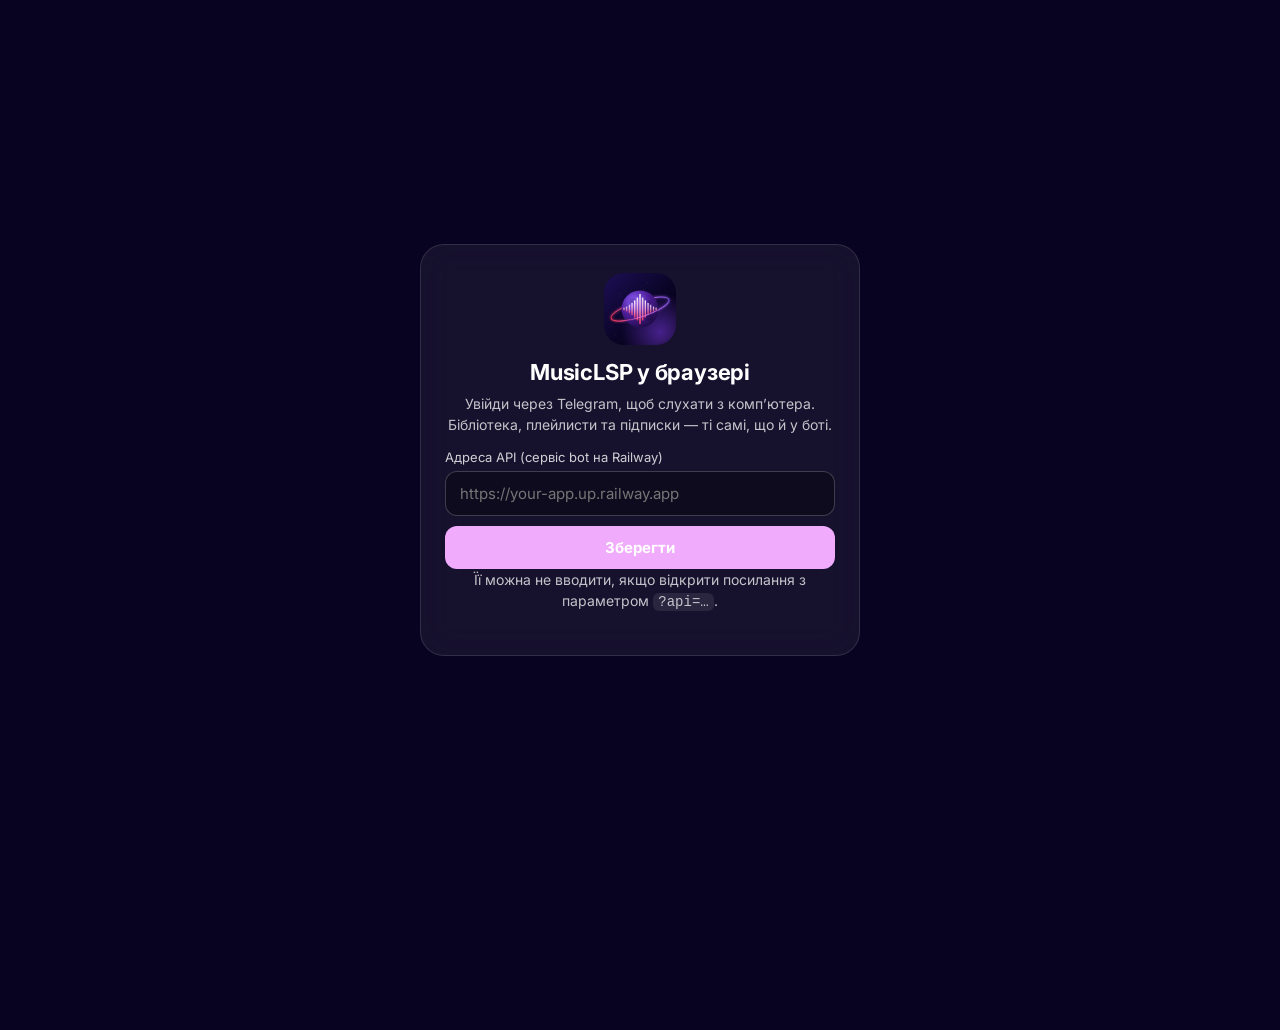
==== commit 4ffcf5cf: "Restore complete MusicLSP Mini App HTML entrypoint" ====
--- a/webapp/index.html
+++ b/webapp/index.html
@@ -997,4 +997,2863 @@
 
 function go(name){
   if(name==="Create"){openCreateMenu();return;}
-  document.querySelectorAll(".screen").forEach(s => s.classList.remove("on"));+  document.querySelectorAll(".screen").forEach(s => s.classList.remove("on"));
+  $("sc"+name).classList.add("on");
+  document.querySelectorAll(".nav button").forEach(b => {
+    const becomesOn = b.dataset.go===name;
+    if(becomesOn && !b.classList.contains("on")){
+      b.classList.add("bump");
+      setTimeout(()=>b.classList.remove("bump"), 400);
+    }    b.classList.toggle("on", becomesOn);
+  });  if(name==="Me"){ refreshMe().then(renderProfile); renderProfile(); }
+  const topTitle=$("topTitle"); if(topTitle) topTitle.textContent="MusicLSP";
+  if(name==="Lib") renderLibrary();
+  if(name==="Explore") loadExplore();
+  if(name==="Search"){ setTimeout(()=>$("qInput").focus(), 120); if(!$("qInput").value.trim()) renderRecentSearches(); }
+  window.scrollTo(0,0);
+}
+
+/* ════════ Рендер треків ════════ */
+function rowsHtml(list, ctxKey){  return `<div class="rows">` + list.map((t,i)=>`
+    <div class="row ${current()?.id===t.id?"now":""}" data-i="${i}" data-ctx="${ctxKey}">
+      <img class="art" src="${esc(t.cover||"")}" alt="" loading="lazy"
+           onerror="this.style.visibility='hidden'">
+      <div class="meta">
+        <div class="t">${esc(t.title)}</div>
+        <div class="s">${t.artist_id?("<button class=\"artist-link\" type=\"button\" data-artist-id=\""+esc(t.artist_id)+"\" data-artist-name=\""+esc(t.artist)+"\">"+esc(t.artist)+"</button>"):esc(t.artist)}${t.duration_str?" · "+esc(t.duration_str):""}</div>
+      </div>
+      <button class="act" data-menu="${i}">${ICON("kebab")}</button>
+    </div>`).join("") + `</div>`;
+}
+const CTX = {};
+function mountRows(el, list, ctxKey){
+  list = noBlocked(list);
+  CTX[ctxKey] = list;
+  el.innerHTML = list.length ? rowsHtml(list, ctxKey)
+    : `<div class="empty"><b>Порожньо</b>Тут поки нічого немає.</div>`;
+  el.querySelectorAll(".row").forEach(r=>{
+    r.onclick = ev => {
+      const i = +r.dataset.i;
+      const artistButton = ev.target.closest("[data-artist-id]");
+      if(artistButton){ ev.stopPropagation(); openArtistProfile(artistButton.dataset.artistId, artistButton.dataset.artistName); return; }
+      if(ev.target.closest("[data-menu]")){ openTrackMenu(CTX[ctxKey][i]); return; }
+      setQueue(CTX[ctxKey], i); tap();
+    };
+  });
+}
+
+async function openArtistProfile(artistId, artistName){
+  if(!artistId) return;
+  tap();
+  showModal('<div class="artist-profile-head"><div class="tag">'+esc(t("artist_label"))+'</div><h3>'+esc(artistName||t("artist_label"))+'</h3><p>'+esc(t("artist_tracks"))+'</p></div><div class="skel"></div>');
+  try{
+    const d=await get("/api/artist/"+encodeURIComponent(artistId));
+    const artist=d.artist||{}, tracks=Array.isArray(d.tracks)?d.tracks:[];
+    $("modalBox").innerHTML='<div class="artist-profile-head">'+(artist.cover?'<img class="artist-profile-cover" src="'+esc(artist.cover)+'" alt="" onerror="this.style.display=\'none\'">':'')+'<div class="tag">'+esc(t("artist_label"))+'</div><h3>'+esc(artist.name||artistName||t("artist_label"))+'</h3><p>'+tracks.length+' · '+esc(t("artist_tracks"))+'</p><button class="btn" id="artistPlayAll">'+esc(t("hero_cta"))+' · ▶</button></div><div id="artistTracks" class="rows"></div>';
+    mountRows($("artistTracks"),tracks,"artist:"+artistId);
+    $("artistPlayAll").onclick=()=>{if(tracks.length){closeModal();setQueue(tracks,0);}};
+  }catch(e){ $("modalBox").innerHTML='<div class="empty"><b>'+esc(t("artist_open_error"))+'</b>'+esc(e.message)+'</div>'; }
+}
+function cardsHtml(list, ctxKey, isArtist){
+  CTX[ctxKey] = list;
+  return `<div class="reel">` + list.map((t,i)=>`
+    <div class="card" data-i="${i}" data-ctx="${ctxKey}" data-artist="${isArtist?1:0}">
+      ${t.cover?`<img src="${esc(t.cover)}" alt="" loading="lazy" onerror="this.replaceWith(Object.assign(document.createElement('div'),{className:'ph'}))">`:`<div class="ph"></div>`}
+      <div class="t">${esc(t.title||t.name)}</div>
+      <div class="s">${esc(t.artist||"")}</div>
+    </div>`).join("") + `</div>`;
+}
+
+/* ════════ Головна ════════ */
+function onboardHintHtml(){
+  try{ if(localStorage.getItem("hideOnboardHint")) return ""; }catch(e){}
+  return `<div class="sect" id="onboardHint" style="background:var(--card);border-radius:16px;
+    padding:14px 16px;margin-bottom:16px;display:flex;gap:10px;align-items:flex-start">
+    <span style="font-size:20px;line-height:1">👋</span>
+    <div style="flex:1;min-width:0">
+      <div style="font-weight:600;margin-bottom:2px">${esc(t("onboard_title"))}</div>
+      <div style="font-size:13px;color:var(--muted)">${esc(t("onboard_body"))}</div>
+    </div>
+    <button id="onboardHintClose" style="background:none;border:none;color:var(--muted);
+      font-size:18px;line-height:1;cursor:pointer;padding:2px">×</button>
+  </div>`;
+}
+
+async function loadDaily(){
+  try{
+    const d = await get("/api/daily");
+    if(!d.track) return "";
+    window.__dailyTrack = d.track;
+    return `<div class="daily" id="dailyCard">
+      <img class="art" src="${esc(d.track.cover||"")}" alt="" onerror="this.style.visibility='hidden'">
+      <div class="meta" style="flex:1;min-width:0">
+        <div class="tag">Трек дня</div>
+        <div class="t">${esc(d.track.title)}</div>
+        <div class="s">${esc(d.track.artist)}</div>
+      </div>
+      <button id="dailyPlay">${ICON("play")}</button>
+    </div>
+    ${S.limits?.daily_preview ? `<button class="pill" id="dailyTomorrow" style="margin:-14px 0 22px">
+      ${ICON("gift","sm")}Підглянути завтрашній</button>` : ""}`;
+  }catch(e){ return ""; }
+}
+
+async function showTomorrowTrack(){
+  tap();
+  try{
+    const d = await get("/api/daily?preview=1");
+    if(!d.track) return toast("Ще формується");
+    showModal(`<h3>Завтрашній трек дня</h3>
+      <div class="row"><img class="art" src="${esc(d.track.cover||"")}" alt=""
+        onerror="this.style.visibility='hidden'">
+        <div class="meta"><div class="t">${esc(d.track.title)}</div>
+        <div class="s">${esc(d.track.artist)}</div></div></div>
+      <button class="btn" style="margin-top:14px" onclick='closeModal();setQueue([${JSON.stringify(d.track).replace(/'/g,"&#39;")}],0)'>Слухати зараз</button>`);
+  }catch(e){ toast(e.message); }
+}
+
+async function loadMoodsRow(){
+  try{
+    const d = await get("/api/moods");
+    window.__moods = d.moods;
+    return `<div class="sect"><h2>${t("h_mood")}</h2><div class="frow">` +
+      d.moods.map((m,i)=>`<button class="fchip" data-mood="${i}" ${m.locked?"style=\"opacity:.4\"":""}>
+        ${esc(m.label)}${m.locked?" · Premium":""}</button>`).join("") +
+      `</div></div>`;
+  }catch(e){ return ""; }
+}
+
+async function openMood(key, label){
+  go("Search");
+  $("qInput").value = ""; $("qBody").innerHTML = `<div class="skel"></div><div class="skel"></div>`;
+  try{
+    const d = await get("/api/mood/"+encodeURIComponent(key));
+    $("qBody").innerHTML = `<div class="sect"><h2>Настрій: ${esc(label)}</h2></div>`;
+    const wrap = document.createElement("div"); $("qBody").appendChild(wrap);
+    mountRows(wrap, d.tracks, "mood_"+key);
+  }catch(e){ toast(e.message); }
+}
+
+async function loadExplore(){
+  const root=$("exploreBody");
+  if(!root) return;
+  root.innerHTML='<div class="skel"></div><div class="skel"></div>';
+  try{
+    const [g,m]=await Promise.all([get("/api/genres"),get("/api/moods")]);
+    const genres=g.genres||[], moods=m.moods||[];
+    window.__exploreGenres=genres; window.__exploreMoods=moods;
+    root.innerHTML=`
+      <section class="explore-section">
+        <div class="explore-section-title"><div><small>ПІД НАСТРІЙ</small><h2>Що відчуваєш?</h2></div><span>01</span></div>
+        <div class="mood-grid">${moods.map((x,i)=>`<button class="mood-tile mood-${i%6}" data-explore-mood="${i}"><span>${["☁","⚡","◉","☾","✦","♫"][i%6]}</span><b>${esc(x.label)}</b><small>${x.locked?"PREMIUM":"MIX"}</small></button>`).join("")}</div>
+      </section>
+      <section class="explore-section">
+        <div class="explore-section-title"><div><small>ДОСЛІДЖУЙ КАТАЛОГ</small><h2>Жанри</h2></div><span>02</span></div>
+        <div class="genre-grid">${genres.map((x,i)=>`<button class="genre-tile genre-${i%8}" data-explore-genre="${i}"><span>${String(i+1).padStart(2,"0")}</span><b>${esc(x.label)}</b><i>↗</i></button>`).join("")}</div>
+      </section>
+      <div class="explore-note"><span class="explore-note-icon">♫</span><div><b>Незалежна музика</b><p>Відкривай записи з відкритими ліцензіями та підтримуй авторів.</p></div></div>`;
+    root.querySelectorAll("[data-explore-mood]").forEach(b=>b.onclick=()=>{
+      const x=moods[+b.dataset.exploreMood]; tap();
+      if(x.locked) return toast("Цей настрій доступний у Premium");
+      openMood(x.key,x.label);
+    });
+    root.querySelectorAll("[data-explore-genre]").forEach(b=>b.onclick=()=>{
+      const x=genres[+b.dataset.exploreGenre]; tap(); openGenre(x.tag,x.label);
+    });
+  }catch(e){root.innerHTML='<div class="empty"><b>Не вдалося завантажити огляд</b>'+esc(e.message)+'</div>';}
+}
+
+async function loadHome(){
+  const root=$("homeBody");
+  root.innerHTML='<div class="home-loading"><div class="skel"></div><div class="skel"></div></div>';
+  try{
+    const [homeData,moodsData,playlistData,dailyHtml]=await Promise.all([
+      get("/api/home").catch(()=>({sections:[]})),
+      get("/api/moods").catch(()=>({moods:[]})),
+      get("/api/playlists").catch(()=>({playlists:[]})),
+      loadDaily()
+    ]);
+    S.playlists=Array.isArray(playlistData.playlists)?playlistData.playlists:[];
+    const sections=(homeData.sections||[]).map(x=>Array.isArray(x.tracks)?{...x,tracks:noBlocked(x.tracks)}:x).filter(x=>Array.isArray(x.tracks)&&x.tracks.length);
+    const byId=Object.fromEntries(sections.map(s=>[s.id,s]));
+    const recent=byId.recent?.tracks||[];
+    const popular=byId.popular?.tracks||[];
+    const fresh=byId.fresh?.tracks||[];
+    const trending=byId.trending?.tracks||[];
+    const moods=moodsData.moods||[];
+    window.__moods=moods;
+
+    const featureItems=[
+      {id:"mix",title:"Мій мікс",sub:"На основі твоїх вподобань",tracks:recent.length?recent:(popular.length?popular:trending),tone:"mix"},
+      {id:"new",title:"Новинки",sub:"Найсвіжіші релізи",tracks:fresh.length?fresh:trending,tone:"new"},
+      {id:"popular",title:"Популярне",sub:"Тренди зараз",tracks:popular.length?popular:fresh,tone:"popular"},
+      {id:"relax",title:"Релакс",sub:"Спокійна музика",tracks:trending.length?trending:popular,tone:"relax"}
+    ].filter(item=>item.tracks?.length);
+    featureItems.forEach((item,i)=>CTX["feature"+i]=item.tracks);
+
+    const albumMap=new Map();
+    sections.forEach(s=>s.tracks.forEach(t=>{ if(t.album_id&&!albumMap.has(t.album_id)) albumMap.set(t.album_id,{id:t.album_id,title:t.album||t.title,artist:t.artist,cover:t.cover}); }));
+    const albums=[...albumMap.values()].slice(0,12); CTX.homeAlbums=albums;
+    const albumsHtml=albums.length?`<section class="home-section home-albums-section" data-home-section="albums"><div class="section-head"><div><h2>Альбоми для тебе</h2></div></div>
+      <div class="alb-row">${albums.map((a,i)=>`<button class="alb-card" data-alb="${i}"><img src="${esc(a.cover||"")}" alt="" loading="lazy" onerror="this.style.visibility='hidden'"><b>${esc(a.title)}</b><small>${esc(a.artist)}</small></button>`).join("")}</div></section>`:"";
+    let out=`
+      <section class="welcome-block">
+        <div class="welcome-copy">
+          <span class="welcome-kicker">MUSICLSP <i></i> ТВОЯ МУЗИКА</span>
+          <h1>Привіт!</h1>
+          <p class="home-greeting-sub">Що будемо слухати сьогодні?</p>
+        </div>
+        <svg class="welcome-wave" viewBox="0 0 520 190" preserveAspectRatio="none" aria-hidden="true">
+          <defs>
+            <linearGradient id="mlWaveGradient" x1="0" y1="0" x2="1" y2="0">
+              <stop offset="0" stop-color="var(--accent)"/>
+              <stop offset=".52" stop-color="var(--accent-2)"/>
+              <stop offset="1" stop-color="var(--accent)"/>
+            </linearGradient>
+            <filter id="mlWaveGlow" x="-30%" y="-60%" width="160%" height="220%">
+              <feGaussianBlur stdDeviation="4"/>
+            </filter>
+          </defs>
+          <g fill="none" stroke="url(#mlWaveGradient)" stroke-linecap="round">
+            <path d="M-10 132 C75 28 105 28 180 102 S295 180 360 92 S455 12 540 66" stroke-width="4" opacity=".26" filter="url(#mlWaveGlow)"/>
+            <path d="M-10 120 C70 34 112 42 180 105 S292 172 360 91 S455 18 540 58" stroke-width="1.8" opacity=".95"/>
+            <path d="M-10 130 C70 44 112 52 180 115 S292 182 360 101 S455 28 540 68" stroke-width="1.2" opacity=".8"/>
+            <path d="M-10 140 C70 54 112 62 180 125 S292 192 360 111 S455 38 540 78" stroke-width="1.2" opacity=".72"/>
+            <path d="M-10 110 C70 24 112 32 180 95 S292 162 360 81 S455 8 540 48" stroke-width="1" opacity=".66"/>
+            <path d="M-10 150 C70 64 112 72 180 135 S292 202 360 121 S455 48 540 88" stroke-width="1" opacity=".56"/>
+            <path d="M-10 100 C70 14 112 22 180 85 S292 152 360 71 S455 -2 540 38" stroke-width="1" opacity=".48"/>
+          </g>
+        </svg>
+        <div class="searchbar home-searchbar" id="homeSearchBar">
+          <span data-icon="search" class="icon"></span>
+          <input id="homeSearchInput" type="search" placeholder="Пошук треків, виконавців, альбомів…" autocomplete="off">
+          <button class="act" id="welcomeSearch" type="button" aria-label="Пошук"><span data-icon="sort"></span></button>
+        </div>
+      </section>
+      <div class="home-category-row" role="tablist" aria-label="Категорії музики">
+        <button class="home-category on" type="button" data-home-category="all">Усе</button>
+        <button class="home-category" type="button" data-home-category="music">Музика</button>
+        <button class="home-category" type="button" data-home-category="playlists">Плейлисти</button>
+        <button class="home-category" type="button" data-home-category="podcasts">Подкасти</button>
+        <button class="home-category" type="button" data-home-category="audiobooks">Аудіокниги</button>
+      </div>
+      <section class="home-section home-feature-section">
+        <div class="section-head"><div><h2>Підбірки для тебе</h2></div><button class="home-section-arrow" type="button" data-home-category="music" aria-label="Більше рекомендацій">›</button></div>
+        <div class="home-feature-grid">
+          ${featureItems.map((item,i)=>`
+            <button class="home-feature-card tone-${item.tone}" type="button" data-home-feature="${i}" ${item.id==="mix"?"data-personal-radio=\"true\"":""}>
+              ${item.tracks[0]?.cover?`<img class="feature-cover" src="${esc(item.tracks[0].cover)}" alt="" loading="lazy" onerror="this.style.display='none'">`:''}
+              <span class="feature-shade"></span><span class="feature-play">${ICON("play","sm")}</span>
+              <span class="feature-copy"><b>${esc(item.title)}</b><small>${esc(item.sub)}</small></span>
+            </button>`).join("")}
+        </div>
+      </section>`;
+    if(recent.length){
+      CTX.homeRecent=recent;
+      out+=`<section class="home-section" data-home-section="recent">
+        <div class="section-head"><div><h2>Нещодавно прослухано</h2></div><button class="home-section-arrow" type="button" data-home-category="playlists" aria-label="Відкрити бібліотеку">›</button></div>
+        ${rowsHtml(recent.slice(0,8),"homeRecent")}
+      </section>`;
+    }
+    out+=`<section class="home-section home-playlists-section">
+      <div class="section-head"><div><h2>Твої плейлисти</h2></div><button class="home-section-arrow" type="button" data-home-category="playlists" aria-label="Усі плейлисти">›</button></div>
+      ${S.playlists.length?`<div class="home-user-playlists">${S.playlists.slice(0,8).map(p=>`
+        <button class="home-user-playlist" type="button" data-home-playlist="${p.id}">
+          ${p.cover?`<img src="${esc(p.cover)}" alt="" loading="lazy" onerror="this.style.display='none'">`:`<span class="playlist-placeholder">${ICON("library")}</span>`}
+          <span><b>${esc(p.name||"Плейлист")}</b><small>${Number(p.count)||0} треків</small></span>
+        </button>`).join("")}</div>`:`<div class="home-playlist-empty"><span>Тут будуть твої власні добірки</span><button type="button" onclick="openCreatePlaylist()">＋ Створити плейлист</button></div>`}
+    </section>`;
+    if(dailyHtml) out+=`<section class="home-daily-section">${dailyHtml}</section>`;
+    if(!featureItems.length&&!recent.length){
+      out+=`<div class="empty"><b>Поки немає рекомендацій</b><span>Знайди улюбленого виконавця або трек — і ми підберемо музику.</span></div>`;
+    }
+    out=out.replace('<section class="home-section home-feature-section">',albumsHtml+'<section class="home-section home-feature-section">');
+    root.innerHTML=out; applyHomePrefs();
+    root.querySelectorAll("[data-alb]").forEach(b=>b.onclick=()=>openAlbum(CTX.homeAlbums[+b.dataset.alb]));
+    const homeSearch=$("homeSearchInput");
+    if(homeSearch){
+      homeSearch.oninput=()=>{if($("qInput"))$("qInput").value=homeSearch.value;};
+      homeSearch.onfocus=()=>homeSearch.setAttribute("aria-label","Пошук музики");
+      homeSearch.onkeydown=e=>{if(e.key==="Enter"){go("Search");$("qInput").value=homeSearch.value.trim();runSearch();}};
+    }
+    const homeFilters=$("welcomeSearch"); if(homeFilters)homeFilters.onclick=()=>{go("Search");$("qInput").value=$("homeSearchInput")?.value||"";runSearch();};
+    root.querySelectorAll("[data-home-feature]").forEach(b=>b.onclick=()=>{
+      const list=CTX["feature"+(+b.dataset.homeFeature)]||[];
+      if(list.length){setQueue(list,0);tap();}
+    });
+    root.querySelectorAll("[data-home-playlist]").forEach(b=>b.onclick=()=>openPlaylist(+b.dataset.homePlaylist));
+    root.querySelectorAll("[data-home-category]").forEach(b=>b.onclick=()=>{
+      const category=b.dataset.homeCategory;
+      if(category==="all"){root.querySelectorAll(".home-category").forEach(x=>x.classList.toggle("on",x===b));return;}
+      if(category==="music"){root.querySelectorAll(".home-category").forEach(x=>x.classList.toggle("on",x===b));root.querySelector(".home-feature-section")?.scrollIntoView({behavior:"smooth",block:"start"});return;}
+      if(category==="playlists"){go("Lib");$("libTabs")?.querySelector('[data-view="playlists"]')?.click();return;}
+      if(category==="podcasts")return toast("Каталог подкастів поки не підключений");
+      if(category==="audiobooks")return toast("Каталог аудіокниг поки не підключений");
+    });
+    bindHome();
+    applyI18n();
+    const seedTrack=recent[0];
+    if(seedTrack?.id){
+      get("/api/radio?seed="+encodeURIComponent(seedTrack.id)).then(d=>{
+        const tracks=Array.isArray(d.tracks)?d.tracks:[];
+        if(!tracks.length||!root.isConnected)return;
+        CTX.feature0=tracks;
+        const mix=root.querySelector('[data-home-feature="0"]');
+        if(mix){mix.dataset.radioReady="1";mix.querySelector("small").textContent="Персональна радіостанція";}
+      }).catch(()=>{});
+    }
+  }catch(e){
+    root.innerHTML=`<div class="empty"><b>Не вдалося завантажити головну</b><span>${esc(e.message)}</span><button class="btn" onclick="loadHome()">Спробувати ще раз</button></div>`;
+  }
+}
+async function loadCollections(){
+  try{
+    const d = await get("/api/collections");
+    const playlists = Array.isArray(d.playlists) ? d.playlists : [];
+    if(!playlists.length) return "";
+    window.__homePlaylists = playlists;
+    return `<div class="sect"><h2 data-i18n="home_collections">Добірки</h2><div class="reel">` +
+      playlists.map((p,i)=>`
+      <div class="card" data-pl="${i}">
+        ${p.cover?`<img src="${esc(p.cover)}" alt="" loading="lazy" onerror="this.replaceWith(Object.assign(document.createElement('div'),{className:'collection-art'}))">`:`<div class="collection-art" data-tone="${i%6}">${esc((p.title||"♫").trim().slice(0,1).toUpperCase())}</div>`}
+        <div class="t">${esc(p.title||"Добірка")}</div>
+        <div class="s">${esc(p.subtitle||p.source_label||"Підбірка MusicLSP")}</div>
+      </div>`).join("") + `</div></div>`;
+  }catch(e){
+    console.warn("Collections unavailable",e);
+    return `<div class="sect"><h2 data-i18n="home_collections">Добірки</h2><div class="empty"><b>Не вдалося завантажити добірки</b><span>Спробуй оновити головну сторінку трохи пізніше.</span></div></div>`;
+  }
+}
+
+function bindHome(){
+  if($("heroExplore")) $("heroExplore").onclick = () => { go("Explore"); };
+  if($("onboardHintClose")){
+    $("onboardHintClose").onclick = () => {
+      try{ localStorage.setItem("hideOnboardHint", "1"); }catch(e){}
+      $("onboardHint")?.remove();
+    };
+  }
+  if($("dailyPlay") && window.__dailyTrack){
+    $("dailyPlay").onclick = () => { setQueue([window.__dailyTrack], 0); tap(); };
+  }
+  if($("dailyTomorrow")) $("dailyTomorrow").onclick = showTomorrowTrack;
+  $("homeBody").querySelectorAll("[data-mood]").forEach(b=>{
+    b.onclick = () => {
+      const m = window.__moods[+b.dataset.mood]; tap();
+      if(m.locked) return toast("Цей настрій доступний у Premium");
+      openMood(m.key, m.label);
+    };
+  });
+  $("homeBody").querySelectorAll(".card[data-pl]").forEach(c=>{
+    c.onclick = () => {
+      const p = window.__homePlaylists[+c.dataset.pl]; tap();
+      openCurated(p.id, p.title);
+    };
+  });
+  $("homeBody").querySelectorAll(".card:not([data-pl])").forEach(c=>{
+    c.onclick = () => { const list = CTX[c.dataset.ctx]; setQueue(list, +c.dataset.i); tap(); };
+  });
+  $("homeBody").querySelectorAll(".row").forEach(r=>{
+    r.onclick = ev => {
+      const list = CTX[r.dataset.ctx], i = +r.dataset.i;
+      if(ev.target.dataset.menu !== undefined){ openTrackMenu(list[i]); return; }
+      setQueue(list, i); tap();
+    };
+  });
+}
+
+async function openGenre(tag, label){
+  go("Search");
+  $("qTabs").querySelectorAll(".tab").forEach(x=>x.classList.remove("on"));
+  $("qTabs").querySelector('[data-kind="genres"]').classList.add("on");
+  S.kind = "genres";
+  $("qBody").innerHTML = `<div class="skel"></div><div class="skel"></div>`;
+  try{
+    const d = await get("/api/home?tag="+encodeURIComponent(tag));
+    $("qBody").innerHTML = `<div class="sect"><h2>${esc(label||tag)}</h2></div>`;
+    const wrap = document.createElement("div"); $("qBody").appendChild(wrap);
+    mountRows(wrap, d.sections[0]?.tracks||[], "genre");
+  }catch(e){ toast(e.message); }
+}
+
+async function loadGenresGrid(){
+  $("qBody").innerHTML = `<div class="skel"></div><div class="skel"></div>`;
+  try{
+    const d = await get("/api/genres");
+    if(!d.genres?.length){ $("qBody").innerHTML = `<div class="empty"><b>Немає жанрів</b></div>`; return; }
+    window.__genres = d.genres;
+    $("qBody").innerHTML = `<div class="genres">` +
+      d.genres.map((g,i)=>`<button class="genre" data-i="${i}">${esc(g.label)}</button>`).join("") +
+      `</div>`;
+    $("qBody").querySelectorAll(".genre").forEach(b=>{
+      b.onclick = () => { tap(); const g = window.__genres[+b.dataset.i]; openGenre(g.tag, g.label); };
+    });
+  }catch(e){
+    $("qBody").innerHTML = `<div class="empty"><b>Не вдалося завантажити жанри</b>${esc(e.message)}</div>`;
+  }
+}
+
+/* ════════ Пошук ════════ */
+let searchT;
+$("qInput").oninput = () => { clearTimeout(searchT); searchT = setTimeout(runSearch, 450); };
+$("qInput").onkeydown = e => { if(e.key==="Enter"){ clearTimeout(searchT); runSearch(); e.target.blur(); } };
+const SEARCH_HISTORY_KEY = "mlsp_recent_searches";
+const SEARCH_HISTORY_LABELS = {
+  uk:["Нещодавні запити","Очистити"],ru:["Недавние запросы","Очистить"],
+  en:["Recent searches","Clear"],pl:["Ostatnie wyszukiwania","Wyczyść"],
+  de:["Letzte Suchen","Leeren"],es:["Búsquedas recientes","Borrar"],
+  fr:["Recherches récentes","Effacer"],tr:["Son aramalar","Temizle"]
+};
+let SEARCH_SEQ = 0;
+function recentSearches(){
+  try{ const v=JSON.parse(localStorage.getItem(SEARCH_HISTORY_KEY)||"[]");
+    return Array.isArray(v)?v.filter(x=>typeof x==="string").slice(0,6):[]; }catch(e){ return []; }
+}
+function rememberSearch(query){
+  const q=(query||"").trim().slice(0,100); if(q.length<2) return;
+  try{ localStorage.setItem(SEARCH_HISTORY_KEY,JSON.stringify([q,...recentSearches().filter(x=>x.toLowerCase()!==q.toLowerCase())].slice(0,6))); }catch(e){}
+}
+function clearRecentSearches(){
+  try{ localStorage.removeItem(SEARCH_HISTORY_KEY); }catch(e){}
+  document.querySelector(".recent-searches")?.remove();
+}
+function renderRecentSearches(){
+  const root=$("qBody"), items=recentSearches(); if(!root||!items.length) return;
+  const labels=SEARCH_HISTORY_LABELS[S.me?.lang||"uk"]||SEARCH_HISTORY_LABELS.uk;
+  const box=document.createElement("div"); box.className="recent-searches";
+  box.innerHTML=`<div class="recent-head"><b>${labels[0]}</b><button type="button" id="clearRecentSearches">${labels[1]}</button></div>
+    <div class="recent-chips">${items.map(q=>`<button type="button" class="recent-chip" data-recent="${esc(q)}">${esc(q)}</button>`).join("")}</div>`;
+  root.appendChild(box);
+  box.querySelector("#clearRecentSearches").onclick=clearRecentSearches;
+  box.querySelectorAll("[data-recent]").forEach(b=>b.onclick=()=>{
+    $("qInput").value=b.dataset.recent; runSearch(); tap();
+  });
+}
+$("qClear").onclick = () => { $("qInput").value=""; $("qBody").innerHTML=""; renderRecentSearches(); SEARCH_SEQ++; };
+
+/* ════════ Гра "Вгадай трек" — прибрано з головного екрана на прохання,
+   функції лишились нижче невикористаними на випадок, якщо гру захочуть
+   повернути. ════════ */
+const btAudio = new Audio();
+let btTimer = null;
+const BT = {pool:[], idx:0, streak:0, perDay:5};
+
+function btTodayCount(){
+  const key = "bt_"+today_();
+  return +(localStorage.getItem(key) || 0);
+}
+function btBumpCount(){
+  try{
+    const key = "bt_"+today_();
+    localStorage.setItem(key, btTodayCount()+1);
+  }catch(e){}
+}
+function today_(){ return new Date().toISOString().slice(0,10); }
+
+async function openBlindTest(){
+  tap();
+  try{
+    const d = await get("/api/blindtest");
+    BT.perDay = d.rounds_per_day || 5;
+    if(BT.perDay < 100000 && btTodayCount() >= BT.perDay){
+      showModal(`<h3>Ліміт на сьогодні</h3>
+        <div class="empty" style="padding:10px 0">Безкоштовно доступно ${BT.perDay} раундів на день.
+        Premium знімає це обмеження.</div>
+        <button class="btn" onclick="closeModal()">Гаразд</button>`);
+      return;
+    }
+    BT.pool = shuffleArr(d.tracks.filter(t=>t.title && t.artist));
+    BT.idx = 0; BT.streak = 0;
+    if(BT.pool.length < 4){ toast("Замало треків для гри, спробуйте пізніше"); return; }
+    btRound();
+  }catch(e){ toast(e.message); }
+}
+
+function shuffleArr(a){ a = a.slice();
+  for(let i=a.length-1;i>0;i--){ const j=Math.floor(Math.random()*(i+1)); [a[i],a[j]]=[a[j],a[i]]; }
+  return a;
+}
+
+function btRound(){
+  if(BT.idx >= BT.pool.length){ return btFinish(); }
+  const correct = BT.pool[BT.idx];
+  const decoysPool = BT.pool.filter((t,i)=>i!==BT.idx);
+  const decoys = shuffleArr(decoysPool).slice(0,3);
+  const options = shuffleArr([correct, ...decoys]);
+  showModal(`
+    <h3>Вгадай трек · серія ${BT.streak}</h3>
+    <div style="text-align:center;margin:10px 0 18px">
+      <button class="pill" id="btPlayBtn" style="justify-content:center;width:100%">
+        ${ICON("play","sm")}Прослухати 8 секунд</button>
+    </div>
+    <div id="btOptions"></div>`);
+  $("modalBox").querySelector("#btOptions").innerHTML = options.map((o,i)=>`
+    <button class="btn ghost" data-opt="${i}" style="text-align:left;margin-bottom:8px">
+      ${esc(o.title)} — ${esc(o.artist)}</button>`).join("");
+  $("btPlayBtn").onclick = () => {
+    clearTimeout(btTimer);
+    btAudio.pause(); btAudio.src = streamUrl(correct); btAudio.currentTime = 0;
+    btAudio.play().catch(()=>toast("Не вдалося відтворити фрагмент"));
+    btTimer = setTimeout(()=>btAudio.pause(), 8000);
+  };
+  $("modalBox").querySelectorAll("[data-opt]").forEach(b => b.onclick = () => {
+    const picked = options[+b.dataset.opt];
+    btAudio.pause(); clearTimeout(btTimer);
+    if(picked.id === correct.id){
+      BT.streak++; toast("Правильно!");
+      $("modalBox").querySelectorAll("[data-opt]").forEach(x=>x.disabled=true);
+      b.style.borderColor = "var(--accent)"; b.style.color = "var(--accent)";
+      setTimeout(()=>{ BT.idx++; btRound(); }, 700);
+    } else {
+      b.style.opacity = ".5";
+      toast(`Правильна відповідь: ${correct.title} — ${correct.artist}`);
+      setTimeout(()=>btFinish(), 900);
+    }
+  });
+}
+
+async function btFinish(){
+  btAudio.pause(); clearTimeout(btTimer);
+  btBumpCount();
+  let topHtml = "";
+  try{
+    const d = await post("/api/blindtest", {streak: BT.streak});
+    topHtml = `<div style="font-size:12px;color:var(--muted);margin:14px 0 6px">Рейтинг</div>` +
+      d.top.slice(0,5).map((r,i)=>`<div class="row"><div class="meta">
+        <div class="t">${i+1}. ${esc(r.name||"Гравець")}</div></div>
+        <div class="s" style="color:var(--accent);font-weight:600">${r.best_streak}</div></div>`).join("");
+  }catch(e){ /* рейтинг не критичний */ }
+  showModal(`<h3>Гру завершено</h3>
+    <div class="empty" style="padding:10px 0"><b>Серія: ${BT.streak}</b>Спробуйте побити свій рекорд</div>
+    ${topHtml}
+    <button class="btn" style="margin-top:14px" onclick="closeModal()">Закрити</button>
+    <button class="btn ghost" onclick="closeModal();openBlindTest()">Зіграти ще</button>`);
+}
+$("qTabs").querySelectorAll(".tab").forEach(t => t.onclick = () => {
+  $("qTabs").querySelectorAll(".tab").forEach(x=>x.classList.remove("on"));
+  t.classList.add("on"); S.kind = t.dataset.kind;
+  tap();
+  if(S.kind === "genres"){ loadGenresGrid(); return; }
+  runSearch();
+});
+
+$("qSortRow").querySelectorAll(".fchip").forEach(c => c.onclick = () => {
+  $("qSortRow").querySelectorAll(".fchip").forEach(x=>x.classList.remove("on"));
+  c.classList.add("on"); S.sort = c.dataset.sort; runSearch(); tap();
+});
+const NO_RESULTS_HINT =
+  `<div class="hint">Каталог складають незалежні артисти з відкритою ліцензією
+  (Jamendo, Audius, Internet Archive) — мейнстрім-релізів тут немає за задумом,
+  бо їх не можна легально стрімити. Спробуйте жанр або назву гурту.</div>`;
+
+async function runSearch(){
+  if(S.kind === "genres") return;
+  const q = $("qInput").value.trim();
+  const seq = ++SEARCH_SEQ;
+  if(q.length < 2){ if(!q) renderRecentSearches(); return; }
+  rememberSearch(q);
+  $("qBody").innerHTML = `<div class="skel"></div><div class="skel"></div><div class="skel"></div>`;
+  try{
+    if(S.kind === "all"){
+      const params = `q=${encodeURIComponent(q)}&type=all&limit=15&sort=${S.sort}`;
+      const d = await get(`/api/search?${params}`);
+      if(seq !== SEARCH_SEQ) return;
+      renderAllResults(d.results);
+      return;
+    }
+    const params = `q=${encodeURIComponent(q)}&type=${S.kind}&limit=40&sort=${S.sort}&sources=${S.sources.join(",")}`;
+    const d = await get(`/api/search?${params}`);
+    if(seq !== SEARCH_SEQ) return;
+    if(!d.results.length){
+      // Нічого не знайшли в поточному типі (альбоми/артисти/жанр тощо) —
+      // не показуємо порожній екран, а пробуємо ті самі слова серед треків.
+      if(S.kind !== "tracks"){
+        const fbParams = `q=${encodeURIComponent(q)}&type=tracks&limit=40&sort=${S.sort}&sources=${S.sources.join(",")}`;
+        const fb = await get(`/api/search?${fbParams}`).catch(()=>({results:[]}));
+        if(seq !== SEARCH_SEQ) return;
+        if(fb.results.length){
+          $("qBody").innerHTML = `<div class="sect"><h2 data-i18n="search_tracks">Треки</h2></div>`;
+          const wrap = document.createElement("div"); $("qBody").appendChild(wrap);
+          mountRows(wrap, fb.results, "search_fallback");
+          applyI18n();
+          return;
+        }
+      }
+      $("qBody").innerHTML = `<div class="empty"><b data-i18n="nothing_found_title">Нічого не знайдено</b><span data-i18n="nothing_found_body">Спробуйте інше слово.</span></div>${NO_RESULTS_HINT}`;
+      applyI18n();
+      return;
+    }
+    if(S.kind==="albums" || S.kind==="artists") renderCollections(d.results, S.kind);
+    else mountRows($("qBody"), d.results, "search");
+    applyI18n();
+  }catch(e){
+    if(seq !== SEARCH_SEQ) return;
+    $("qBody").innerHTML = `<div class="empty"><b data-i18n="nothing_worked_title">Нічого не вийшло</b>${esc(e.message)}</div>`;
+    applyI18n();
+  }
+}
+
+function renderAllResults(r){
+  const empty = !r.tracks.length && !r.albums.length && !r.artists.length;
+  if(empty){
+    $("qBody").innerHTML = `<div class="empty"><b data-i18n="nothing_found_title">Нічого не знайдено</b><span data-i18n="nothing_found_body">Спробуйте інше слово.</span></div>${NO_RESULTS_HINT}`;
+    applyI18n();
+    return;
+  }
+  let html = "";
+  if(r.tracks.length){ CTX["all_tracks"] = r.tracks;
+    html += `<div class="sect"><h2 data-i18n="search_tracks">Треки</h2></div>` + rowsHtml(r.tracks.slice(0,8), "all_tracks"); }
+  if(r.albums.length){
+    html += `<div class="sect"><h2 data-i18n="search_albums">Альбоми</h2>${cardsHtml(r.albums, "all_albums")}</div>`; }
+  if(r.artists.length){
+    html += `<div class="sect"><h2 data-i18n="search_artists">Артисти</h2>${cardsHtml(r.artists, "all_artists", true)}</div>`; }
+  $("qBody").innerHTML = html;
+  applyI18n();
+  $("qBody").querySelectorAll(".row").forEach(row=>{
+    row.onclick = ev => {
+      const list = CTX[row.dataset.ctx], i = +row.dataset.i;
+      if(ev.target.dataset.menu !== undefined){ openTrackMenu(list[i]); return; }
+      setQueue(list, i); tap();
+    };
+  });
+  $("qBody").querySelectorAll(".card").forEach(c=>{
+    c.onclick = async () => {
+      const list = CTX[c.dataset.ctx], i = +c.dataset.i;
+      tap();
+      if(c.dataset.ctx === "all_tracks"){ setQueue(list, i); return; }
+      const x = list[i];
+      const path = c.dataset.ctx === "all_albums" ? "/api/album/" : "/api/artist/";
+      try{
+        const d = await get(path + encodeURIComponent(x.id));
+        go("Search"); showCollection(x, d, c.dataset.ctx==="all_albums"?"album":"artist");
+      }catch(e){ toast(e.message); }
+    };
+  });
+}
+
+async function openCurated(pid, title){
+  go("Search");
+  $("qInput").value = ""; $("qBody").innerHTML = `<div class="skel"></div><div class="skel"></div>`;
+  try{
+    const d = await get("/api/curated/"+encodeURIComponent(pid));
+    $("qBody").innerHTML = `<div class="sect"><h2>${esc(title||"Добірка")}</h2></div>`;
+    const wrap = document.createElement("div"); $("qBody").appendChild(wrap);
+    mountRows(wrap, d.tracks, "curated");
+  }catch(e){ toast(e.message); }
+}
+
+function renderCollections(list, kind){
+  if(!list.length){ $("qBody").innerHTML =
+    `<div class="empty"><b data-i18n="nothing_found_title">Нічого не знайдено</b><span data-i18n="nothing_found_body">Спробуйте інше слово.</span></div>`; applyI18n(); return; }
+  CTX["coll"] = list;
+  $("qBody").innerHTML = `<div class="rows">` + list.map((x,i)=>`
+    <div class="row" data-i="${i}">
+      <img class="art" src="${esc(x.cover||"")}" alt="" loading="lazy"
+           onerror="this.style.visibility='hidden'">
+      <div class="meta"><div class="t">${esc(x.title||x.name)}</div>
+        <div class="s">${esc(x.artist||x.source_label||"")}</div></div>
+      <button class="act">${ICON("chevron-right")}</button>
+    </div>`).join("") + `</div>`;
+  $("qBody").querySelectorAll(".row").forEach(r => r.onclick = async () => {
+    const x = CTX["coll"][+r.dataset.i]; tap();
+    try{
+      const path = kind==="albums" ? "/api/album/" : "/api/artist/";
+      const d = await get(path + encodeURIComponent(x.id));
+      showCollection(x, d, kind==="albums"?"album":"artist");
+    }catch(e){ toast(e.message); }
+  });
+}
+
+function showCollection(x, d, kind){
+  const tr=d.tracks||[], al=d.album||{}, total=tr.reduce((s,t)=>s+(+t.duration||0),0);
+  const cover=x.cover||al.cover||(tr[0]&&tr[0].cover)||"", title=x.title||x.name||al.title||"";
+  const by=kind==="album"?(x.artist||al.artist||""):"Артист", yr=String(al.release_date||x.release_date||"").slice(0,4);
+  const src=(tr[0]&&tr[0].source_label)||"";
+  const meta=[tr.length+" трек.", total?Math.max(1,Math.round(total/60))+" хв":"", yr, src].filter(Boolean).join(" · ");
+  $("qBody").innerHTML=`<button class="coll-back" onclick="go('Home')">‹ Назад</button><div class="coll-hero"><img class="coll-cover" src="${esc(cover)}" alt="" onerror="this.style.visibility='hidden'">
+    <div class="coll-info"><div class="coll-kind">${kind==="album"?"Альбом":"Артист"}</div><h2>${esc(title)}</h2>
+    <div class="coll-by">${esc(by)}</div><div class="coll-meta">${esc(meta)}</div></div></div>
+    <div class="coll-actions"><button class="btn" id="collPlay">▶ Слухати</button><button class="btn ghost" id="collShuffle">Перемішати</button></div>
+    <div id="collRows"></div>`;
+  mountRows($("collRows"), tr, "coll_tracks");
+  $("collPlay").onclick=()=>{ if(tr.length) setQueue(tr,0); };
+  $("collShuffle").onclick=()=>{ if(tr.length) setQueue(tr.slice().sort(()=>Math.random()-.5),0); };
+}
+
+/* ════════ Бібліотека ════════ */
+$("libTabs").querySelectorAll(".tab").forEach(t => t.onclick = () => {
+  $("libTabs").querySelectorAll(".tab").forEach(x=>x.classList.remove("on"));
+  t.classList.add("on"); S.libView = t.dataset.view; renderLibrary(); tap();
+});
+
+let likedTracks = [];
+async function loadLiked(){
+  try{ likedTracks = (await get("/api/library")).tracks;
+       S.liked = new Set(likedTracks.map(t=>t.id)); }catch(e){}
+}
+async function loadPlaylists(){
+  try{ S.playlists = (await get("/api/playlists")).playlists; }catch(e){}
+}
+
+async function renderLibrary(){
+  const box = $("libBody");
+  if(S.libView === "liked"){
+    await loadLiked();
+    if(!likedTracks.length){ box.innerHTML =
+      `<div class="empty library-empty"><b data-i18n="lib_liked_empty_title">Збережене порожнє</b><span data-i18n="lib_liked_empty_body">Зберігай улюблені треки — вони будуть тут.</span><button class="btn" type="button" onclick="go('Search')">Знайти музику</button></div>`;
+      applyI18n(); return; }
+    mountRows(box, likedTracks, "liked");
+    box.insertAdjacentHTML("beforeend", `<aside class="library-next-step"><div><b>Знайди наступний улюблений трек</b><p>Відкрий рекомендації та поповни свою колекцію.</p></div><button type="button" onclick="go('Search')">Знайти музику</button></aside>`);
+    applyI18n();
+    return;
+  }
+  if(S.libView === "playlists"){
+    await loadPlaylists();
+    box.innerHTML = `<button class="btn" onclick="openCreatePlaylist()" data-i18n="lib_create_playlist">Створити плейлист</button>
+      <div style="height:14px"></div>` +
+      (S.playlists.length ? `<div class="rows">` + S.playlists.map(p=>`
+        <div class="row" data-pid="${p.id}">
+          <img class="art" src="${esc(p.cover||"")}" alt=""
+               onerror="this.style.visibility='hidden'">
+          <div class="meta"><div class="t">${esc(p.name)}</div>
+            <div class="s">${p.count} треків</div></div>
+          <button class="act" data-share="${p.id}">${ICON("share")}</button>
+        </div>`).join("") + `</div>`
+        : `<div class="empty"><b>Плейлистів немає</b>Free-план дозволяє ${(S.limits||{}).playlists}.</div>`);
+    box.querySelectorAll(".row").forEach(r => r.onclick = ev => {
+      if(ev.target.dataset.share !== undefined){ sharePlaylist(+ev.target.dataset.share); return; }
+      openPlaylist(+r.dataset.pid);
+    });
+    applyI18n();
+    return;
+  }
+  if(S.libView === "moments"){
+    const marks = bookmarksAll();
+    if(!marks.length){ box.innerHTML =
+      `<div class="empty"><b data-i18n="moments_empty_title">Моментів ще немає</b><span data-i18n="moments_empty_body">Тисніть 🔖 під час прослуховування — і позначите улюблений момент треку.</span></div>`;
+      applyI18n(); return; }
+    box.innerHTML = `<div class="rows">` + marks.map(b=>`
+      <div class="row" data-bid="${esc(b.id)}">
+        ${b.cover?`<img class="art" src="${esc(b.cover)}" alt="" onerror="this.style.visibility='hidden'">`:`<div class="art" style="background:var(--panel-2)"></div>`}
+        <div class="meta"><div class="t">${esc(b.title)}</div>
+          <div class="s">${esc(b.artist||"")} · ${fmt(b.t)}</div></div>
+        <button class="act" data-del="${esc(b.id)}">${ICON("trash","sm")}</button>
+      </div>`).join("") + `</div>`;
+    box.querySelectorAll(".row").forEach(r => r.onclick = ev => {
+      const bid = r.dataset.bid;
+      if(ev.target.closest("[data-del]")){ deleteBookmark(ev.target.closest("[data-del]").dataset.del); return; }
+      const b = marks.find(x=>x.id===bid); if(b) playBookmark(b);
+    });
+    applyI18n();
+    return;
+  }
+  try{ mountRows(box, (await get("/api/history")).tracks, "history"); applyI18n(); }
+  catch(e){ box.innerHTML = `<div class="empty">${esc(e.message)}</div>`; }
+}
+
+async function openPlaylist(pid){
+  tap();
+  try{
+    const p = (await get("/api/playlist/"+pid)).playlist;
+    $("libBody").innerHTML =
+      `<div class="sect"><h2>${esc(p.name)}<button class="more"
+        onclick="renderLibrary()">← назад</button></h2></div>
+       <div style="display:flex;gap:9px;margin-bottom:14px;flex-wrap:wrap">
+         <button class="pill" onclick='playAll(${pid})'>${ICON("play","sm")}Слухати все</button>
+         <button class="pill" onclick="sharePlaylist(${pid})">${ICON("share","sm")}Поділитися</button>
+         <button class="pill" onclick="downloadOfflinePack(${pid})">${ICON("download","sm")}Офлайн-пакет</button>
+         <button class="pill" onclick="deletePlaylist(${pid})">${ICON("trash","sm")}Видалити</button>
+       </div><div id="plBody"></div>`;
+    mountRows($("plBody"), p.tracks, "pl"+pid);
+  }catch(e){ toast(e.message); }
+}
+
+async function downloadOfflinePack(pid){
+  tap();
+  if(!(S.limits||{}).offline_pack) return toast("Офлайн-пакет доступний у Premium");
+  toast("Збираю архів…");
+  try{
+    const res = await fetch(API+"/api/playlist/"+pid+"/offline", {
+      headers:{"X-Telegram-Init-Data": INIT},
+    });
+    if(!res.ok){ const d = await res.json().catch(()=>({})); throw new Error(d.error||"Помилка"); }
+    const blob = await res.blob();
+    const url = URL.createObjectURL(blob);
+    const a = document.createElement("a");
+    a.href = url; a.download = "musiclsp-offline.zip";
+    document.body.appendChild(a); a.click(); a.remove();
+    setTimeout(()=>URL.revokeObjectURL(url), 15000);
+    toast("Готово — ZIP завантажується");
+  }catch(e){ toast(e.message); }
+}
+
+function playAll(pid){ const l = CTX["pl"+pid]; if(l?.length) setQueue(l,0); }
+
+async function deletePlaylist(pid){
+  await post("/api/playlists", {action:"delete", pid});
+  toast("Плейлист видалено"); renderLibrary();
+}
+
+async function sharePlaylist(pid){
+  await loadPlaylists();
+  const p = S.playlists.find(x=>x.id===pid);
+  if(!p?.share_code) return toast("Код недоступний");
+  const bot = tg?.initDataUnsafe?.user ? "" : "";
+  const link = `https://t.me/share/url?url=${encodeURIComponent("Плейлист у MusicLSP: /start pl_"+p.share_code)}`;
+  try{ tg?.openTelegramLink?.(link); }
+  catch(e){ toast("Код плейлиста: pl_"+p.share_code); }
+}
+
+async function openShared(code){
+  try{
+    const p = (await get("/api/shared/"+code)).playlist;
+    go("Lib");
+    $("libBody").innerHTML = `<div class="sect"><h2>${esc(p.name)}</h2></div>
+      <button class="pill" data-code="${esc(String(code))}" onclick="copyShared(this.dataset.code)">${ICON("plus","sm")}Зберегти собі</button>
+      <div style="height:12px"></div><div id="shBody"></div>`;
+    mountRows($("shBody"), p.tracks, "shared");
+  }catch(e){ toast(e.message); }
+}
+
+async function copyShared(code){
+  try{ await post("/api/playlists", {action:"copy_shared", code}); toast("Збережено в ваші плейлисти"); }
+  catch(e){ toast(e.message); }
+}
+
+function openCreateMenu(){
+  showModal(`<div class="create-menu-head"><small>MUSICLSP</small><h2>Що створимо?</h2><p>Збери музику у власному форматі.</p></div>
+    <button class="create-action" onclick="openCreatePlaylist()"><span>＋</span><div><b>Новий плейлист</b><small>Збери улюблені треки в одному місці</small></div><i>↗</i></button>
+    <button class="create-action" onclick="closeModal();go('Explore')"><span>✦</span><div><b>Знайти нову музику</b><small>Жанри, настрої та рекомендації</small></div><i>↗</i></button>
+    <button class="pill plan-close" onclick="closeModal()">Закрити</button>`);
+}
+
+function openCreatePlaylist(){
+  showModal(`<h3>Новий плейлист</h3>
+    <input class="field" id="plName" placeholder="Назва" maxlength="60">
+    <input class="field" id="plDesc" placeholder="Опис (необов'язково)" maxlength="200">
+    <button class="btn" onclick="createPlaylist()">Створити</button>`);
+}
+
+async function createPlaylist(){
+  const name = $("plName").value.trim() || "Новий плейлист";
+  try{
+    await post("/api/playlists", {action:"create", name, description:$("plDesc").value.trim()});
+    closeModal(); toast("Плейлист створено"); await loadPlaylists(); renderLibrary();
+  }catch(e){ toast(e.message); }
+}
+
+
+/* ── синхронізація пристроїв MusicLSP ── */
+/* ════════════════════════════════════════════════════════════════════════════
+   Connect — керування відтворенням між пристроями, як Spotify Connect.
+   • Кожен відкритий плеєр — «пристрій» зі своїм WebSocket (сервер: core/connect.py).
+   • Один пристрій АКТИВНИЙ (грає звук і шле стан), решта — пульти.
+   • Передача: цільовий пристрій стартує з тієї ж секунди й підтверджує (ack);
+     лише тоді попередній замовкає — музика не обривається при невдачі.
+   • Локальний запуск треку завжди забирає відтворення на себе (claim).
+   ════════════════════════════════════════════════════════════════════════════ */
+try{ S.autoTakeover = localStorage.getItem("mlsp_autotake")!=="0"; }catch(e){ S.autoTakeover=true; }
+const CN = {
+  id:"", started:false, ws:null, ready:false, retry:1000, retryTimer:null, pingTimer:null,
+  devices:[], owner:"", state:null, stateAt:0, transfer:"",
+  bypass:false, guardUntil:0, lastPublish:0, paintedId:"", seq:0, tickTimer:null,
+  lastPlayError:"", volumeOk:true, startId:"", tapEl:null,
+};
+const WIN_TAG = (()=>{
+  try{ let t=sessionStorage.getItem("mlsp_win"); if(!t){ t=Math.random().toString(36).slice(2,6); sessionStorage.setItem("mlsp_win",t); } return t; }
+  catch(e){ return Math.random().toString(36).slice(2,6); }
+})();
+function deviceId(){
+  let base="";
+  try{
+    base=localStorage.getItem("mlsp_device_id")||"";
+    if(!base){ base=(window.crypto?.randomUUID?.() || ("mlsp-"+Date.now()+"-"+Math.random().toString(36).slice(2))); localStorage.setItem("mlsp_device_id",base); }
+  }catch(e){ base="mlsp-"+Math.random().toString(36).slice(2); }
+  return (base.replace(/[^A-Za-z0-9_-]/g,"").slice(0,60)||"dev")+"-"+WIN_TAG;   // кожне вікно — окремий пристрій
+}
+function deviceKind(){
+  const ua=navigator.userAgent||"", p=(tg&&tg.platform)||"";
+  if(/iPad/i.test(ua) || (/Macintosh/i.test(ua) && navigator.maxTouchPoints>1)) return "tablet";
+  if(/iPhone|iPod/i.test(ua) || p==="ios" || /Android.*Mobile|p==="android"/i.test(ua) || p==="android") return "phone";
+  if(/Android/i.test(ua)) return "tablet";
+  if(/Macintosh|Windows|Linux|X11/i.test(ua) || /macos|tdesktop/.test(p)) return "desktop";
+  return "web";
+}
+function deviceLabel(){
+  const ua=navigator.userAgent||"", k=deviceKind();
+  if(k==="tablet") return /iPad|Macintosh/i.test(ua) ? "iPad" : "Планшет";
+  if(k==="phone") return /iPhone|iPod/i.test(ua) ? "iPhone" : "Android";
+  if(/Macintosh|Mac OS/i.test(ua)) return "Mac";
+  if(/Windows/i.test(ua)) return "Windows";
+  if(/Linux|X11/i.test(ua)) return "Linux";
+  return "Веб-плеєр";
+}
+/* iOS не дозволяє сторінці міняти гучність <audio> — там лише кнопки пристрою. */
+function volumeSupported(){ return !/iPhone|iPad|iPod/i.test(navigator.userAgent||"") && !(/Macintosh/i.test(navigator.userAgent||"") && navigator.maxTouchPoints>1); }
+
+CN.remote = ()=> !!(CN.owner && CN.owner!==CN.id && CN.devices.some(d=>d.id===CN.owner));
+function cnDevice(id){ return CN.devices.find(d=>d.id===id); }
+function cnName(id){
+  const d=cnDevice(id); if(!d) return "Пристрій";
+  const same=CN.devices.filter(x=>x.name===d.name);
+  return same.length>1 ? d.name+" "+(same.findIndex(x=>x.id===id)+1) : d.name;
+}
+
+/* ── підключення ── */
+async function startDeviceSync(){
+  if(CN.started || !API || !INIT) return;
+  CN.started=true; CN.id=deviceId(); CN.volumeOk=volumeSupported();
+  connectDeviceSocket();
+  clearInterval(CN.tickTimer);
+  CN.tickTimer=setInterval(cnTick,500);
+  setInterval(()=>{ if(CN.owner===CN.id && !cur.paused) publishDeviceState(true); },5000);
+}
+function connectDeviceSocket(){
+  if(!CN.started || !API || (CN.ws && CN.ws.readyState<=1)) return;
+  let ws;
+  try{
+    const url=new URL("/api/connect/ws", new URL(API||location.origin, location.href));
+    url.protocol=url.protocol==="https:"?"wss:":"ws:";
+    url.searchParams.set("device_id",CN.id);
+    url.searchParams.set("name",deviceLabel());
+    url.searchParams.set("platform",deviceKind());
+    url.searchParams.set("volume_ok",CN.volumeOk?"1":"0");
+    url.searchParams.set("initData",INIT);
+    ws=new WebSocket(url.toString());
+  }catch(e){ return cnRetry(); }
+  CN.ws=ws;
+  ws.onopen=()=>{
+    CN.retry=1000; clearInterval(CN.pingTimer);
+    CN.pingTimer=setInterval(()=>{ try{ ws.send("ping"); }catch(e){} },20000);
+  };
+  ws.onmessage=ev=>{
+    if(ev.data==="pong") return;
+    let m; try{ m=JSON.parse(ev.data); }catch(e){ return; }
+    cnOnMessage(m);
+  };
+  ws.onerror=()=>{ try{ ws.close(); }catch(e){} };
+  ws.onclose=()=>{
+    clearInterval(CN.pingTimer);
+    if(CN.ws===ws){ CN.ws=null; CN.ready=false; }
+    cnRetry(); cnRender();
+  };
+}
+function cnRetry(){
+  if(!CN.started || CN.retryTimer) return;
+  const d=CN.retry; CN.retry=Math.min(15000,Math.round(CN.retry*1.7));
+  CN.retryTimer=setTimeout(()=>{ CN.retryTimer=null; connectDeviceSocket(); },d);
+}
+function cnWake(){            // повернулись у застосунок / зʼявилась мережа
+  if(!CN.started) return;
+  if(!CN.ws || CN.ws.readyState>1){ CN.retry=1000; clearTimeout(CN.retryTimer); CN.retryTimer=null; connectDeviceSocket(); }
+  else if(CN.owner===CN.id) publishDeviceState(true);
+}
+function cnSend(msg){
+  if(!CN.ws || CN.ws.readyState!==1) return false;
+  try{ CN.ws.send(JSON.stringify(msg)); return true; }catch(e){ return false; }
+}
+
+/* ── стан цього пристрою → серверу ── */
+function cnWindow(){
+  const from=Math.max(0,S.index-5);
+  return {queue:S.queue.slice(from,from+30), index:S.index-from};
+}
+function cnLocalState(){
+  const t=current(); if(!t) return null;
+  const w=cnWindow();
+  const dur=isFinite(cur.duration)&&cur.duration>0 ? cur.duration : (t.duration||0);
+  return {track:t, queue:w.queue, index:w.index,
+    position:Math.floor((cur.currentTime||0)*10)/10, duration:dur,
+    playing:!cur.paused && !cur.ended, volume:Math.max(0,Math.min(1,cur.volume||1)), volume_ok:CN.volumeOk,
+    shuffle:!!S.shuffle, repeat:S.repeat};
+}
+function publishDeviceState(force){
+  if(!CN.started || CN.owner!==CN.id) return;
+  const now=Date.now();
+  if(force!==true && now-CN.lastPublish<1200) return;
+  const st=cnLocalState(); if(!st) return;
+  CN.lastPublish=now;
+  cnSend({type:"state",state:st});
+}
+/* Користувач сам запустив відтворення тут — цей пристрій стає активним. */
+function claimLocalPlayback(){
+  if(!CN.started || !current()) return false;
+  CN.guardUntil=Date.now()+4000;
+  const st=cnLocalState(); if(!st) return false;
+  const sent=cnSend({type:"claim",state:st});
+  if(sent){ CN.owner=CN.id; cnRender(); }
+  return sent;
+}
+
+/* ── повідомлення від сервера ── */
+function cnOnMessage(m){
+  if(m.type==="ready"){ CN.ready=true; return; }
+  if(m.type==="snapshot") return cnApplySnapshot(m);
+  if(m.type==="state"){
+    if(m.owner===CN.id) return;
+    CN.owner=m.owner; CN.state=m.state; CN.stateAt=Date.now();
+    return cnRender();
+  }
+  if(m.type==="exec") return cnExec(m);
+  if(m.type==="error") return cnError(m);
+}
+function cnApplySnapshot(m){
+  const wasRemote=CN.remote(), prevPlaying=!!(CN.state&&CN.state.playing);
+  CN.devices=m.devices||[]; CN.owner=m.owner||""; CN.transfer=m.transfer||"";
+  CN.state=m.state||null; CN.stateAt=Date.now();
+  const mine=CN.owner===CN.id;
+  const guard=CN.bypass || Date.now()<CN.guardUntil;
+  const localPlaying=!!current() && !cur.paused && !cur.ended;  if(!guard && localPlaying){    if(CN.owner && !mine){ cur.pause(); S.playing=false; paintPlayState(); }   // грає інший пристрій
+    else if(!CN.owner){ claimLocalPlayback(); }                                 // втратили зʼєднання — забираємо назад
+  }
+  if(CN.remote()) cnAdoptRemote();
+  else if(!CN.owner && CN.state && CN.state.track){
+    // активний пристрій зник (вийшов із бота): лишаємось із тим самим треком і секундою
+    if(!current() || wasRemote) cnAdoptLastSession();
+    if(wasRemote && prevPlaying && S.autoTakeover!==false){
+      setTimeout(()=>{ try{ if(RESUME.pending && !CN.owner) startPending(); }catch(e){} },350);    }
+  }
+  cnRender();
+}
+/* Пульт: дзеркалимо чергу й трек активного пристрою. */
+function cnAdoptRemote(){
+  const st=CN.state; if(!st||!st.track) return;
+  RESUME.pending=null; S.playing=false;
+  if(Array.isArray(st.queue)&&st.queue.length){ S.queue=st.queue.slice(); S.index=Math.max(0,Math.min(S.queue.length-1,st.index||0)); }
+  else { S.queue=[st.track]; S.index=0; }
+  if(CN.paintedId!==st.track.id){ CN.paintedId=st.track.id; paint(st.track); }
+}
+/* Активного пристрою немає, але є остання сесія — показуємо її й даємо продовжити тут. */
+function cnAdoptLastSession(){
+  const st=CN.state; if(!st||!st.track) return;
+  S.queue=(st.queue&&st.queue.length?st.queue:[st.track]).slice();
+  S.index=Math.max(0,Math.min(S.queue.length-1,st.index||0));
+  RESUME.pending={t:st.position||0};
+  CN.paintedId=st.track.id; paint(st.track); S.playing=false; paintPlayState();
+  const d=st.duration||st.track.duration||0;
+  $("npCur").textContent=fmt(st.position||0); $("npDur").textContent=d?fmt(d):"—";
+  if(d){ $("barLine").style.width=Math.min(100,(st.position||0)/d*100)+"%"; $("npSeek").value=Math.round(Math.min(1,(st.position||0)/d)*1000); }
+}
+function cnRemotePos(){
+  const st=CN.state; if(!st) return 0;
+  let p=st.position||0;
+  if(st.playing) p+=(Date.now()-CN.stateAt)/1000;
+  const d=st.duration||0; return d?Math.min(p,d):p;
+}
+function cnTick(){
+  if(!CN.remote() || !CN.state || !CN.state.track) return;
+  const d=CN.state.duration||CN.state.track.duration||0, p=cnRemotePos();
+  $("npCur").textContent=fmt(p); $("npDur").textContent=d?fmt(d):"—";
+  $("barLine").style.width=(d?Math.min(100,p/d*100):0)+"%";
+  if(!seeking) $("npSeek").value=d?Math.round(Math.min(1,p/d)*1000):0;
+}
+
+/* ── малювання ── */
+function cnRender(){
+  const remote=CN.remote(), n=CN.devices.length;  const barBtn=$("barRemote"), chip=$("deviceChip");
+  if(barBtn){ barBtn.hidden=!(n>1||remote); barBtn.classList.toggle("on",remote); barBtn.innerHTML=ICON("devices"); }
+  if(chip){ chip.classList.toggle("on",remote); chip.innerHTML=ICON("devices"); }
+  const out=$("barOutput");
+  if(out){
+    if(remote){ out.textContent="◉ "+cnName(CN.owner); out.style.display="block"; }
+    else out.style.display="none";
+  }
+  document.body.classList.toggle("cn-remote",remote);
+  document.body.classList.toggle("cn-multi",n>1||remote);
+  paintPlayState();
+  if(remote) cnTick();
+  const list=$("devicesList"); if(list && list.isConnected) cnPaintSheet();
+}
+
+/* ── команди ── */
+function cnCmd(action,payload={}){
+  if(!cnSend({type:"cmd",id:"c"+(++CN.seq),action,payload})){
+    toast("Немає зв’язку з пристроями. Спробую підключитись ще раз…"); cnWake(); return false;
+  }
+  // оптимістично — щоб пульт реагував миттєво
+  if(CN.remote() && CN.state){
+    const st=CN.state;
+    if(action==="pause"||action==="play"){ st.position=cnRemotePos(); st.playing=action==="play"; CN.stateAt=Date.now(); }
+    if(action==="seek"){ st.position=payload.position||0; CN.stateAt=Date.now(); }
+    if(action==="volume"){ st.volume=payload.volume; }
+    cnRender();
+  }
+  return true;
+}
+function sendDeviceCommand(_target,action,payload){ return cnCmd(action,payload||{}); }   // сумісність
+function transferTo(id){
+  if(id===CN.owner && CN.state && CN.state.playing) return;
+  if(!current() && !CN.state) return toast("Спершу увімкніть якийсь трек");
+  if(id===CN.id && CN.owner===CN.id){ return; }
+  CN.transfer=id; cnRender();
+  if(!cnSend({type:"cmd",id:"c"+(++CN.seq),action:"transfer",payload:{to:id}})){ CN.transfer=""; cnRender(); toast("Немає зв’язку з пристроями"); }
+}
+function handoffToDevice(id){ return transferTo(id); }
+function resumeOnThisDevice(){ return transferTo(CN.id); }
+
+/* ── виконання команд на активному пристрої ── */
+async function cnExec(m){
+  const p=m.payload||{};
+  switch(m.action){
+    case "start": return cnStartHere(m);
+    case "stop": case "cancel_start":
+      if(CN.tapCancel) CN.tapCancel();
+      cnHideTap();
+      if(m.action==="stop"){ cur.pause(); S.playing=false; paintPlayState(); }
+      return;
+    case "pause": cur.pause(); S.playing=false; paintPlayState(); return publishDeviceState(true);
+    case "play":
+      if(RESUME.pending) return startPending();
+      try{ await cur.play(); S.playing=true; paintPlayState(); publishDeviceState(true); }catch(e){ toast("Торкніться ▶ на цьому пристрої"); }
+      return;
+    case "next": return nextTrack(false);
+    case "previous": return prevTrack();
+    case "seek": try{ cur.currentTime=Math.max(0,Number(p.position)||0); }catch(e){} return publishDeviceState(true);
+    case "volume": if(CN.volumeOk) cur.volume=Math.max(0,Math.min(1,Number(p.volume)||0)); return publishDeviceState(true);
+    case "playqueue": {
+      const st=p.state; if(!st||!st.queue||!st.queue.length) return;
+      S.queue=st.queue.slice(); S.index=Math.max(0,Math.min(S.queue.length-1,st.index||0));
+      return play(current());
+    }
+  }
+}
+/* Мене вибрали як пристрій відтворення: стартуємо з тієї ж секунди й підтверджуємо. */
+async function cnStartHere(m){
+  const st=(m.payload||{}).state; if(!st||!st.queue||!st.queue.length) return;
+  CN.startId=m.id; CN.bypass=true;
+  S.queue=st.queue.slice(); S.index=Math.max(0,Math.min(S.queue.length-1,st.index||0));
+  RESUME.pending=null; S.playing=false;
+  const ack=(extra)=>cnSend({type:"ack",id:m.id,...extra});
+  const finish=async()=>{
+    const ok=await play(current(),st.position||0);
+    if(!ok) return {ok:false,reason:CN.lastPlayError==="NotAllowedError"?"autoplay_blocked":"stream_failed"};
+    if(CN.volumeOk && Number.isFinite(Number(st.volume))) cur.volume=Math.max(0,Math.min(1,Number(st.volume)));
+    return {ok:true};
+  };
+  let r;
+  try{
+    r=await finish();
+    if(!r.ok && r.reason==="autoplay_blocked"){
+      // iOS/Telegram вимагає жесту: просимо торкнутись, відправнику кажемо чекати.
+      ack({pending:true});
+      r=await new Promise(res=>{
+        CN.tapCancel=()=>res({ok:false,reason:"cancelled"});   // сервер скасував передачу — не зависаємо
+        cnShowTap(cnName(CN.owner)||"Інший пристрій",
+          async()=>{ try{ res(await finish()); }catch(e){ res({ok:false,reason:"stream_failed"}); } },
+          ()=>res({ok:false,reason:"cancelled"}));
+      });
+    }
+  }catch(e){ r={ok:false,reason:"stream_failed"}; }
+  finally{ CN.tapCancel=null; CN.bypass=false; CN.guardUntil=Date.now()+4000; }
+  if(r.ok){
+    const local=cnLocalState()||{};
+    local.position=Math.max(local.position||0,st.position||0);
+    ack({ok:true,state:local});
+    CN.owner=CN.id; cnRender();
+  }else ack({ok:false,reason:r.reason});
+}
+function cnShowTap(from,onTap,onCancel){
+  cnHideTap();
+  const el=document.createElement("div");
+  el.className="cn-tap"; el.id="cnTap";
+  el.innerHTML=`<div class="cn-tap-card"><div class="cn-tap-ic">${ICON("devices")}</div>
+    <b>Слухати тут?</b><span>${esc(from)} передає відтворення на цей пристрій.<br>Торкніться, щоб почати.</span>
+    <button class="btn" id="cnTapGo">▶ Слухати тут</button><button class="btn ghost" id="cnTapNo">Не зараз</button></div>`;
+  document.body.appendChild(el); CN.tapEl=el;
+  $("cnTapGo").onclick=()=>{ cnHideTap(); onTap(); };      // виклик play() синхронно в межах жесту
+  $("cnTapNo").onclick=()=>{ cnHideTap(); onCancel(); };
+}
+function cnHideTap(){ if(CN.tapEl){ CN.tapEl.remove(); CN.tapEl=null; } }
+
+function cnError(m){
+  if(m.code==="needs_tap"){ toast(`Торкніться екрана на «${cnName(m.device)}», щоб почати відтворення`); return; }
+  if(m.transfer){ CN.transfer=""; cnRender(); }
+  const msg={
+    no_active_device:"Немає активного пристрою — увімкніть трек на цьому пристрої",
+    device_offline:"Пристрій зараз не в мережі", nothing_to_play:"Спершу увімкніть якийсь трек",
+    autoplay_blocked:"Пристрій не зміг почати відтворення. Відкрийте MusicLSP на ньому й торкніться екрана",
+    stream_failed:"Трек не запустився на тому пристрої", timeout:"Пристрій не відповів — перевірте, що MusicLSP відкрито",
+    target_lost:"Пристрій відключився", cancelled:"Передачу скасовано",
+  }[m.code];
+  if(msg && m.code!=="superseded") toast(msg); else if(!msg && m.message) toast(m.message);
+}
+
+/* ── вікно «Пристрої» ── */
+function cnIcon(kind){
+  return {phone:'<rect x="7" y="2.5" width="10" height="19" rx="2.5"/><path d="M11 18.5h2"/>',
+    tablet:'<rect x="4" y="3" width="16" height="18" rx="2.5"/><path d="M11 18h2"/>',
+    desktop:'<rect x="2.5" y="4" width="19" height="12.5" rx="2"/><path d="M8 20.5h8M12 16.5v4"/>',
+    web:'<circle cx="12" cy="12" r="9"/><path d="M3 12h18M12 3c3 3.2 3 14.8 0 18M12 3c-3 3.2-3 14.8 0 18"/>'}[kind]||'';
+}
+function cnEq(on){ return `<span class="cn-eq ${on?"on":""}" aria-hidden="true"><i></i><i></i><i></i></span>`; }
+function cnRow(d){
+  const mine=d.id===CN.id, active=d.id===CN.owner, playing=active&&CN.state&&CN.state.playing;
+  const busy=CN.transfer===d.id;
+  const sub=busy?"Підключення…":active?(playing?"Відтворюється тут":"Активний пристрій"):mine?"Цей пристрій":"Доступний";
+  return `<button class="cn-dev ${active?"active":""} ${busy?"busy":""}" data-cn-to="${esc(d.id)}">
+    <span class="cn-ic"><svg viewBox="0 0 24 24" fill="none" stroke="currentColor" stroke-width="1.7" stroke-linecap="round" stroke-linejoin="round">${cnIcon(d.platform)}</svg></span>
+    <span class="cn-meta"><b>${esc(cnName(d.id))}${mine?" · цей пристрій":""}</b><em>${active?cnEq(playing):""}${esc(sub)}</em></span>
+    ${busy?'<span class="cn-spin"></span>':""}</button>`;
+}
+function cnPaintSheet(){
+  const list=$("devicesList"); if(!list) return;
+  const me=CN.devices.find(d=>d.id===CN.id);
+  const others=CN.devices.filter(d=>d.id!==CN.id);
+  const owner=cnDevice(CN.owner);
+  let html="";
+  html+=`<div class="cn-sec">Поточний пристрій</div>`;
+  html+=me?cnRow(me):`<div class="cn-off">Немає зв’язку з сервером пристроїв. Підключаюсь…</div>`;
+  html+=`<div class="cn-sec">Доступні пристрої</div>`;
+  html+=others.length?others.map(cnRow).join(""):`<div class="cn-off">Інших пристроїв не знайдено.<br>Відкрийте MusicLSP у Telegram на іншому пристрої — він зʼявиться тут.</div>`;
+  if(CN.remote() && owner){
+    const v=Math.round(((CN.state&&CN.state.volume)??1)*100);
+    html+=owner.volume_ok
+      ? `<div class="cn-vol"><span>Гучність · ${esc(cnName(owner.id))}</span><input type="range" min="0" max="100" value="${v}" data-cn-vol aria-label="Гучність"></div>`
+      : `<div class="cn-hint">Гучність на ${esc(cnName(owner.id))} змінюється кнопками самого пристрою.</div>`;
+  }
+  list.innerHTML=html;
+  list.querySelectorAll("[data-cn-to]").forEach(b=>b.onclick=()=>{ tap(); transferTo(b.dataset.cnTo); });
+  const vol=list.querySelector("[data-cn-vol]"); if(vol) vol.onchange=()=>cnCmd("volume",{volume:Number(vol.value)/100});
+}
+function openDevices(){
+  showModal('<div class="spotify-connect-head"><span>Підключитися до пристрою</span><button class="connect-close" onclick="closeModal()" aria-label="Закрити">×</button></div><div id="devicesList"></div>');
+  cnPaintSheet(); cnWake();
+}
+
+/* Розблокування звуку: iOS дозволяє програмний play() лише на елементі, який
+   уже запускали жестом. Робимо це один раз при першому дотику — тоді інший
+   пристрій зможе стартувати музику тут без додаткових підтверджень. */
+(function unlockAudioOnce(){
+  const SILENT="[data-uri]";
+  let done=false;
+  const go=()=>{
+    if(done) return; done=true;
+    ["touchend","click","keydown"].forEach(e=>document.removeEventListener(e,go,true));
+    [A,B].forEach(el=>{
+      if((el.src && !el.paused) || CN.bypass || RESUME.pending) return;   // не чіпаємо елемент, що грає або саме стартує
+      const keep=el.getAttribute("src");
+      try{
+        el.muted=true; el.src=SILENT;
+        const pr=el.play();
+        const restore=()=>{
+          el.muted=false;
+          if(el.getAttribute("src")!==SILENT) return;     // за цей час уже запустили справжній трек — не чіпаємо
+          el.pause(); if(keep) el.setAttribute("src",keep); else el.removeAttribute("src");
+        };
+        if(pr&&pr.then) pr.then(restore,restore); else restore();
+      }catch(e){ el.muted=false; }
+    });
+  };
+  ["touchend","click","keydown"].forEach(e=>document.addEventListener(e,go,true));
+})();
+
+function barPrev(){ prevTrack(); }
+function barNext(){ nextTrack(); }
+function barTogglePlay(){ togglePlay(); }
+
+/* ════════ Черга і відтворення ════════ */
+function current(){ return S.index >= 0 ? S.queue[S.index] : null; }
+
+function setQueue(list, index){
+  S.queue = list.slice(); S.index = index; play(current());
+}
+
+async function playById(id){
+  try{ const d = await get("/api/track/"+encodeURIComponent(id)); setQueue([d.track], 0); }
+  catch(e){ toast(e.message); }
+}
+
+const URLCACHE = {};      // id -> готове пряме посилання (з /api/resolve)
+function streamUrl(t){
+  /* Усі джерела проходять через один серверний resolver: він перевіряє URL,
+     оновлює підписані посилання та підбирає легальне запасне джерело.
+     Не віддаємо iOS старі прямі URL з кешу пошуку. */
+  return `${API}/api/stream?id=${encodeURIComponent(t.id)}&initData=${encodeURIComponent(INIT)}`
+    + `&t=${encodeURIComponent((t.title||"").slice(0,120))}&a=${encodeURIComponent((t.artist||"").slice(0,120))}`
+    + (RETRY.n ? "&r=1" : "");
+}
+
+/* «Тихий вечір»: 23:00–07:00 сам м'яко притишує гучність, щоб не будити
+   сусідів/рідних — не змінює збережену гучність пристрою, лише верхню межу. */
+function nightCap(base){
+  return (S.nightQuiet && isNightHours()) ? Math.min(base, 0.55) : base;
+}
+
+let fadeTimer = null;
+let fadeInProgress = false;
+
+/* ── особисті налаштування (Premium-студія) ── */
+const PREF=(()=>{ let p={}; try{ p=JSON.parse(localStorage.getItem("mlsp_prefs")||"{}")||{}; }catch(e){}
+  p.fx=(p.fx&&typeof p.fx==="object")?p.fx:{}; p.home=(p.home&&typeof p.home==="object")?p.home:{}; p.block=Array.isArray(p.block)?p.block:[];
+  p.quick=(Array.isArray(p.quick)&&p.quick.length)?p.quick.slice(0,3):["like","queue","devices"]; return p; })();
+function prefSave(){ try{ localStorage.setItem("mlsp_prefs",JSON.stringify(PREF)); }catch(e){} }
+function isPrem(){ return !!(S.me&&S.me.premium); }
+function noBlocked(list){
+  if(!isPrem()||!PREF.block.length||!Array.isArray(list)) return list;
+  return list.filter(t=>{ const a=String(t.artist||"").toLowerCase(); return !PREF.block.some(b=>a.includes(b)); });
+}
+function applyQuick(){
+  const q=isPrem()?PREF.quick:["like","queue","devices"];
+  document.querySelectorAll(".sheetacts .qa").forEach(b=>{ const k=b.dataset.qa; b.hidden=!(k==="more"||q.includes(k)); });
+}
+function applyHomePrefs(){
+  const root=$("homeBody"); if(!root) return;
+  const map={albums:".home-albums-section",feature:".home-feature-section",recent:'[data-home-section="recent"]',
+    playlists:".home-playlists-section",daily:".home-daily-section"};
+  Object.keys(map).forEach(k=>root.querySelectorAll(map[k]).forEach(el=>{ el.style.display=(isPrem()&&PREF.home[k]===0)?"none":""; }));
+}
+function blockCurrentArtist(){
+  const t=current(); if(!t) return; if(!isPrem()) return toast("Доступно в Premium");
+  const a=String(t.artist||"").trim().toLowerCase(); if(a.length<2) return;
+  if(!PREF.block.includes(a)) PREF.block.push(a); prefSave(); toast("Виконавця приховано"); nextTrack(false);
+}
+async function openAlbum(a){
+  tap(); go("Search"); $("qBody").innerHTML='<div class="skel"></div><div class="skel"></div>';
+  try{ const d=await get("/api/album/"+encodeURIComponent(a.id)); showCollection(a,d,"album"); }
+  catch(e){ $("qBody").innerHTML=""; toast(e.message||"Альбом недоступний"); }
+}
+function openAlbumFromTrack(){
+  const t=current(); if(!t||!t.album_id) return toast("Для цього треку альбому немає");
+  closeSheet(); openAlbum({id:t.album_id,title:t.album,artist:t.artist,cover:t.cover});
+}
+function openMoreMenu(){
+  const t=current(); if(!t) return;
+  const it=(ic,label,fn,sub)=>`<button class="mm-item" onclick="closeModal();${fn}">${ICON(ic,"sm")}<span><b>${label}</b>${sub?`<small>${sub}</small>`:""}</span></button>`;
+  showModal(`<div class="mm-head"><img src="${esc(t.cover||"")}" alt="" onerror="this.style.visibility='hidden'"><div><b>${esc(t.title)}</b><span>${esc(t.artist)}</span></div></div>
+    <div class="mm-list">
+    ${it("playlist-add","Додати в плейлист","openAddToPlaylist()")}
+    ${it("radio","Запустити радіо","startRadio()","Схожі треки")}
+    ${t.album_id?it("library","Відкрити альбом","openAlbumFromTrack()",esc(t.album||"")):""}
+    ${it("share","Поділитися","shareCurrentTrack()")}
+    ${it("download","Завантажити MP3","downloadCurrent()",isPrem()?"":"Premium")}
+    ${it("close","Не показувати цього виконавця","blockCurrentArtist()",isPrem()?"":"Premium")}
+    ${it("close","Поскаржитись на трек","openReportTrack()")}
+    </div>`);
+}
+function pmStudioHtml(){
+  const p=isPrem(), fx=PREF.fx, cur=document.documentElement.dataset.space||"nebula";
+  const row=(id,on,t,d)=>`<div class="pm-row"><div class="pm-txt"><b>${t}</b><span>${d}</span></div><div class="sw ${on?"on":""}" id="${id}" role="switch"></div></div>`;
+  const chips=(id,attr,list,isOn)=>`<div class="pm-chips" id="${id}">${list.map(([k,n])=>`<button class="fchip ${isOn(k)?"on":""}" ${attr}="${k}">${n}</button>`).join("")}</div>`;
+  const until=p&&S.me.premium_until?" до "+esc(String(S.me.premium_until).slice(0,10)):"";
+  return `<div class="pm-banner ${p?"on":""}"><span class="pm-crown">★</span><div><b>${p?"MusicLSP Premium":"MusicLSP Free"}</b><span>${p?"Активний"+until:"Теми доступні всім, решта — з Premium"}</span></div></div>
+  <div class="pm-card"><h4>🌌 Оформлення</h4>
+    <div class="pm-themes" id="pmThemes">${SPACE.map(([k,n])=>`<button class="pm-th ${k===cur&&!fx.auto?"on":""}" data-sp="${k}"><i data-k="${k}"></i><span>${n}</span></button>`).join("")}</div>
+    <div class="pm-h">Колір акценту</div>
+    <div class="pm-acc" id="pmAcc">${ACC.map(([a,b],i)=>`<button class="pm-dot ${(fx.acc||0)===i?"on":""}" data-acc="${i}" aria-label="Колір ${i}" style="background:${a?`linear-gradient(135deg,${a},${b})`:"conic-gradient(#f0abfc,#67e8f9,#fde047,#f0abfc)"}"></button>`).join("")}</div>
+    <div class="pm-h">Яскравість фону</div><input type="range" id="pmBright" min="50" max="140" value="${fx.bright||100}">
+    <div class="pm-h">Зорі</div>${chips("pmStars","data-st",[["low","Мало"],["mid","Звичайно"],["high","Багато"]],k=>(fx.stars||"mid")===k)}
+    ${row("swObj",fx.obj!==0,"Планета й космічні об’єкти","Велика деталь у кутку фону")}
+    ${row("swSaver",!!fx.saver,"Економія батареї","Без мерехтіння та розмиття")}
+    ${row("swAuto",!!fx.auto,"Автотема за часом доби","Вранці, вдень, ввечері та вночі — інша тема")}
+  </div>
+  <div class="pm-card"><h4>🏠 Головна сторінка</h4>${chips("pmHome","data-pmh",[["albums","Альбоми"],["feature","Підбірки"],["recent","Слухати знову"],["fresh","Новинки"],["trending","В тренді"],["playlists","Плейлисти"]],k=>PREF.home[k]!==0)}</div>
+  <div class="pm-card"><h4>🎛 Плеєр</h4><div class="pm-h" style="margin-top:0">Швидкі кнопки (до 3)</div>
+    ${chips("pmQuick","data-pmq",[["like","Зберегти"],["playlist","У плейлист"],["radio","Радіо"],["share","Поділитися"],["queue","Черга"],["devices","Пристрої"]],k=>PREF.quick.includes(k))}
+    ${row("swTake",S.autoTakeover!==false,"Авто-підхоплення","Якщо вимкнули на ПК — музика продовжиться тут")}
+    <div class="pm-h">Таймер сну</div><div class="pm-chips" id="sleepPresets">${[15,30,45,60].map(m=>`<button class="fchip" data-sl="${m}">${m} хв</button>`).join("")}<button class="fchip" data-sl="0">Вимк.</button></div></div>
+  <div class="pm-card"><h4>🚫 Не показувати виконавців</h4>
+    <div class="pm-block"><input id="pmBlockIn" placeholder="Ім’я виконавця" autocomplete="off"><button class="fchip on" id="pmBlockAdd">Додати</button></div>
+    <div class="pm-chips" id="pmBlockList">${PREF.block.map(x=>`<button class="fchip on" data-pmb="${esc(x)}">${esc(x)} ✕</button>`).join("")}</div></div>
+  <div class="pm-card"><h4>📦 Дані</h4><div class="pm-row"><div class="pm-txt"><b>Експорт «Збереженого»</b><span>Список «Виконавець — Назва» у буфер обміну</span></div><button class="fchip on" id="exportLiked">Копіювати</button></div></div>
+  ${p?"":`<button class="btn pm-get" onclick="closeModal();openPlan()">Отримати Premium</button>`}`;
+}
+function bindStudio(){
+  const need=()=>{ if(isPrem()) return true; toast("Доступно в Premium"); return false; };
+  const fxSet=(k,v)=>{ PREF.fx[k]=v; prefSave(); applyFx(); };
+  document.querySelectorAll("#pmThemes [data-sp]").forEach(b=>b.onclick=()=>{ setSpace(b.dataset.sp); document.querySelectorAll("#pmThemes .pm-th").forEach(x=>x.classList.toggle("on",x===b)); if($("swAuto")) $("swAuto").classList.remove("on"); tap(); });
+  document.querySelectorAll("#pmAcc [data-acc]").forEach(b=>b.onclick=()=>{ if(!need()) return; fxSet("acc",+b.dataset.acc); document.querySelectorAll("#pmAcc .pm-dot").forEach(x=>x.classList.toggle("on",x===b)); tap(); });
+  const br=$("pmBright"); if(br) br.oninput=()=>{ if(!isPrem()){ br.value=100; return toast("Доступно в Premium"); } PREF.fx.bright=+br.value; prefSave(); applyFx(); };
+  document.querySelectorAll("#pmStars [data-st]").forEach(b=>b.onclick=()=>{ if(!need()) return; fxSet("stars",b.dataset.st); document.querySelectorAll("#pmStars .fchip").forEach(x=>x.classList.toggle("on",x===b)); tap(); });
+  [["swObj","obj"],["swSaver","saver"],["swAuto","auto"]].forEach(([id,key])=>{ const el=$(id); if(!el) return; el.onclick=()=>{ if(!need()) return;
+    const v=!el.classList.contains("on"); el.classList.toggle("on",v); fxSet(key,key==="obj"?(v?1:0):v); tap(); }; });
+  document.querySelectorAll("#pmHome [data-pmh]").forEach(b=>b.onclick=()=>{ if(!need()) return; const k=b.dataset.pmh;
+    PREF.home[k]=PREF.home[k]===0?1:0; b.classList.toggle("on",PREF.home[k]!==0); prefSave(); if(window.MLSPv3) MLSPv3.home(); tap(); });
+  document.querySelectorAll("#pmQuick [data-pmq]").forEach(b=>b.onclick=()=>{ if(!need()) return; const k=b.dataset.pmq, i=PREF.quick.indexOf(k);
+    if(i>=0) PREF.quick.splice(i,1); else if(PREF.quick.length<3) PREF.quick.push(k); else return toast("Максимум 3 кнопки");
+    b.classList.toggle("on",PREF.quick.includes(k)); prefSave(); applyQuick(); tap(); });
+  if($("pmBlockAdd")) $("pmBlockAdd").onclick=()=>{ if(!need()) return; const v=$("pmBlockIn").value.trim().toLowerCase();
+    if(v.length<2) return toast("Введіть ім’я виконавця"); if(!PREF.block.includes(v)) PREF.block.push(v); prefSave(); openPremiumSettings(); };
+  document.querySelectorAll("#pmBlockList [data-pmb]").forEach(b=>b.onclick=()=>{ PREF.block=PREF.block.filter(x=>x!==b.dataset.pmb); prefSave(); openPremiumSettings(); });
+  if($("swTake")) $("swTake").onclick=()=>{ S.autoTakeover=!(S.autoTakeover!==false); $("swTake").classList.toggle("on",S.autoTakeover);
+    try{ localStorage.setItem("mlsp_autotake",S.autoTakeover?"1":"0"); }catch(e){} tap(); };
+  document.querySelectorAll("#sleepPresets [data-sl]").forEach(b=>b.onclick=()=>{ if(!need()) return; setSleep(+b.dataset.sl); tap(); });
+  if($("exportLiked")) $("exportLiked").onclick=async()=>{ if(!need()) return; await loadLiked(); const txt=likedTracks.map(t=>t.artist+" — "+t.title).join("\n");
+    if(!txt) return toast("Немає збережених треків"); try{ await navigator.clipboard.writeText(txt); toast("Скопійовано: "+likedTracks.length+" треків"); }catch(e){ toast("Не вдалося скопіювати"); } };
+}
+function openPremiumSettings(){
+  showModal(`<div class="pm-modal-head"><h3>✦ Premium-налаштування</h3><button class="connect-close" onclick="closeModal()" aria-label="Закрити">✕</button></div>
+    <div class="pm-scroll">${pmStudioHtml()}</div>`);
+  bindStudio();
+}
+
+/* свайп по міні-плеєру: вліво — наступний, вправо — попередній */
+(function(){
+  const bar=$("bar"); if(!bar) return;
+  let x0=0,y0=0,dx=0,drag=false,moved=false;
+  bar.addEventListener("touchstart",e=>{ const t=e.touches[0]; x0=t.clientX; y0=t.clientY; dx=0; drag=true; moved=false; bar.style.transition="none"; },{passive:true});
+  bar.addEventListener("touchmove",e=>{
+    if(!drag) return; const t=e.touches[0]; dx=t.clientX-x0; const dy=t.clientY-y0;
+    if(!moved && Math.abs(dy)>Math.abs(dx)){ drag=false; bar.style.transform=""; return; }
+    if(Math.abs(dx)>8) moved=true;
+    if(moved){ bar.style.transform=`translateX(${dx*.55}px)`; bar.style.opacity=String(1-Math.min(.5,Math.abs(dx)/320)); }
+  },{passive:true});
+  bar.addEventListener("touchend",()=>{
+    if(!drag) return; drag=false;
+    bar.style.transition="transform .22s ease,opacity .22s"; bar.style.transform=""; bar.style.opacity="";
+    if(moved){ bar._sw=Date.now(); if(Math.abs(dx)>60){ tap(); if(dx<0) barNext(); else barPrev(); } }
+  });
+  bar.addEventListener("click",e=>{ if(bar._sw && Date.now()-bar._sw<350){ e.stopPropagation(); e.preventDefault(); } },true);
+})();
+const SPACE=[["nebula","Nebula","Туманність і планета"],["eclipse","Eclipse","Чорна діра"],["moonrise","Moonrise","Місяць над горизонтом"],["galaxy","Galaxy","Спіральна галактика"],["aurora","Aurora","Північне сяйво"],["supernova","Supernova","Спалах наднової"],["neon","Neon Wave","Червоно-фіолетові хвилі"]];
+const SPBASE={nebula:"#080320",eclipse:"#060507",moonrise:"#030a1f",galaxy:"#05030f",aurora:"#02100f",supernova:"#0b0306",neon:"#07010f"};
+const ACC=[["",""],["#f472b6","#fb923c"],["#38bdf8","#34d399"],["#a3e635","#facc15"],["#a78bfa","#38bdf8"],["#f43f5e","#fb923c"],["#2dd4bf","#818cf8"],["#f8fafc","#94a3b8"]];
+function spChrome(){
+  const b=SPBASE[document.documentElement.dataset.space]||"#080320";
+  try{ const tg=window.Telegram&&Telegram.WebApp;
+    if(tg){ tg.setHeaderColor&&tg.setHeaderColor(b); tg.setBackgroundColor&&tg.setBackgroundColor(b); tg.setBottomBarColor&&tg.setBottomBarColor(b); }
+    let m=document.querySelector('meta[name="theme-color"]'); if(!m){ m=document.createElement("meta"); m.name="theme-color"; document.head.appendChild(m); } m.content=b; }catch(e){}
+}
+function applyFx(){
+  const d=document.documentElement, fx=(!S.me||isPrem())?PREF.fx:{}, hr=new Date().getHours();
+  if(fx.auto) d.dataset.space=hr>=6&&hr<12?"aurora":hr>=12&&hr<18?"supernova":hr>=18&&hr<23?"nebula":"galaxy";
+  else { try{ d.dataset.space=localStorage.getItem("mlsp_space")||"nebula"; }catch(e){ d.dataset.space="nebula"; } }
+  const a=ACC[fx.acc||0]||ACC[0];
+  if(a[0]){ d.style.setProperty("--sp-a1",a[0]); d.style.setProperty("--sp-a2",a[1]); } else { d.style.removeProperty("--sp-a1"); d.style.removeProperty("--sp-a2"); }
+  d.style.setProperty("--sp-bright",String((fx.bright||100)/100));
+  d.dataset.spStars=fx.stars||"mid"; d.dataset.spObj=fx.obj===0?"0":"1"; d.dataset.spSaver=fx.saver?"1":"0";
+  spChrome();
+}
+function setSpace(k){ try{ localStorage.setItem("mlsp_space",k); }catch(e){} PREF.fx.auto=false; prefSave(); applyFx(); }
+try{ applyFx(); setInterval(()=>{ if(PREF.fx.auto) applyFx(); },600000); }catch(e){}
+function openSpaceThemes(){
+  const cur=document.documentElement.dataset.space||"nebula", anim=document.documentElement.dataset.spAnim!=="0", navHide=(()=>{try{return localStorage.getItem("mlsp_navhide")!=="0"}catch(e){return true}})();
+  showModal(`<div class="pm-modal-head"><h3>🌌 Оформлення</h3><button class="connect-close" onclick="closeModal()" aria-label="Закрити">✕</button></div>
+    <div class="sp-grid">${SPACE.map(([k,n,d])=>`<button class="sp-card ${k===cur?"on":""}" data-sp="${k}"><span class="sp-prev"></span><b>${n}${k==="nebula"?" ★":""}</b><small>${d}</small></button>`).join("")}</div>
+    <div class="opt"><div class="lbl"><b>Анімація зірок</b><span>Мерехтіння фону</span></div><div class="sw ${anim?"on":""}" id="swSpAnim" role="switch"></div></div>
+    <div class="opt"><div class="lbl"><b>Ховати меню при прокрутці</b><span>Нижнє меню з’являється, коли гортаєш вгору</span></div><div class="sw ${navHide?"on":""}" id="swNavHide" role="switch"></div></div>`);
+  $("swNavHide").onclick=()=>{ const on=!$("swNavHide").classList.contains("on"); $("swNavHide").classList.toggle("on",on);
+    try{ localStorage.setItem("mlsp_navhide",on?"1":"0"); }catch(e){} if(!on) document.documentElement.classList.remove("nav-hidden"); };
+  document.querySelectorAll(".sp-card").forEach(b=>b.onclick=()=>{ setSpace(b.dataset.sp); document.querySelectorAll(".sp-card").forEach(x=>x.classList.toggle("on",x===b)); tap(); });
+  $("swSpAnim").onclick=()=>{ const on=document.documentElement.dataset.spAnim==="0"; document.documentElement.dataset.spAnim=on?"1":"0";
+    try{ localStorage.setItem("mlsp_spanim",on?"1":"0"); }catch(e){} $("swSpAnim").classList.toggle("on",on); };
+}
+
+/* нижнє меню та міні-плеєр ховаються при прокрутці вниз і з'являються при прокрутці вгору */
+(function(){
+  const last=new Map(), root=document.documentElement; let hid=false, lockUntil=0;
+  const set=v=>{ if(v===hid) return; hid=v; lockUntil=Date.now()+260; root.classList.toggle("nav-hidden",v); };
+  window.addEventListener("scroll",e=>{
+    try{ if(localStorage.getItem("mlsp_navhide")==="0"){ set(false); return; } }catch(_){}
+    const t=e.target, el=(t===document||t===root||t===document.body)?document.scrollingElement:t;
+    if(!el||!el.scrollHeight||el.scrollHeight<=el.clientHeight+40) return;
+    if(el.closest&&el.closest(".modal,.sheet,#adm")) return;
+    const max=el.scrollHeight-el.clientHeight, y=el.scrollTop;
+    if(y<0||y>max+0.5) return;                       // «резинка» iOS на краях — ігноруємо
+    const p=last.has(el)?last.get(el):y; last.set(el,y); const dy=y-p;
+    if(Math.abs(dy)<6) return;
+    if(y<80){ set(false); return; }                  // угорі меню завжди видно
+    if(max-y<14) return;                             // кінець сторінки: нічого не змінюємо
+    if(Date.now()<lockUntil) return;                 // без частих перемикань
+    set(dy>0);
+  },{capture:true,passive:true});
+})();
+function openYouTube(t){
+  try{ cur.pause(); S.playing=false; paintPlayState(); }catch(e){}
+  const id=String(t.id).replace(/^yt:/,"");
+  showModal(`<div class="yt-head"><b>${esc(t.title)}</b><span>${esc(t.artist)}</span></div>
+    <div class="yt-frame"><iframe src="https://www.youtube-nocookie.com/embed/${encodeURIComponent(id)}?autoplay=1&playsinline=1&rel=0"
+      allow="autoplay; encrypted-media; picture-in-picture" allowfullscreen></iframe></div>
+    <a class="btn" href="https://music.youtube.com/watch?v=${encodeURIComponent(id)}" target="_blank" rel="noopener">Відкрити в YouTube Music</a>
+    <div class="yt-note">Грає офіційний плеєр YouTube: у фоні не працює, а Connect цим треком не керує.</div>`);
+}
+function play(t, startAt){
+  if(!t) return Promise.resolve(false);
+  if(t.source==="youtube"){ openYouTube(t); return Promise.resolve(false); }
+  if(CN.remote() && !CN.bypass){
+    /* Пульт: самі не граємо — просимо активний пристрій зіграти цю чергу. */
+    const w=cnWindow();
+    cnCmd("playqueue",{track:t,queue:w.queue,index:w.index});
+    paint(t); S.playing=false; paintPlayState();
+    return Promise.resolve(true);
+  }
+  RESUME.pending = null; RETRY.n = 0; CN.lastPlayError = "";
+  clearInterval(fadeTimer);
+  if(fadeInProgress){
+    fadeInProgress = false;
+    const outgoing = alt;
+    if(outgoing && outgoing !== cur){ outgoing.pause(); outgoing.removeAttribute("src"); outgoing.load(); }
+  }
+  let start;
+  if(S.crossfade > 0 && S.playing && !(startAt>0)){ start = crossfadeTo(t); }
+  else {
+    cur.pause(); cur.src = streamUrl(t); cur.playbackRate = S.speed; cur.volume = nightCap(1);
+    if(startAt > 2){
+      const seek = () => { try{ cur.currentTime = startAt; }catch(e){} };
+      cur.addEventListener("loadedmetadata", seek, {once:true});
+    }
+    start = cur.play();
+  }
+  S.playing = true;
+  paint(t);
+  return Promise.resolve(start).then(()=>{
+    S.playing = true;
+    reportPlay(t); // історія лише після фактичного старту аудіо
+    paintPlayState();
+    claimLocalPlayback();          // цей пристрій стає активним, інші — пультами
+    return true;
+  }).catch((e)=>{
+    CN.lastPlayError = (e && e.name) || "";
+    S.playing = false; paintPlayState();
+    if(!CN.bypass) toast("Джерело не віддало потік");
+    return false;
+  });
+}
+
+function crossfadeTo(t){
+  const outgoing = cur, incoming = alt;
+  fadeInProgress = true;
+  incoming.src = streamUrl(t); incoming.playbackRate = S.speed; incoming.volume = 0;
+  return incoming.play().then(()=>{
+    const steps = 20, ms = Math.max(20,(S.crossfade*1000)/steps), cap = nightCap(1);
+    let k = 0;
+    cur = incoming; alt = outgoing;
+    fadeTimer = setInterval(()=>{
+      k++; const r = Math.min(1,k/steps);
+      incoming.volume = Math.min(cap, r*cap);
+      outgoing.volume = Math.max(0, cap-r*cap);
+      if(k>=steps){
+        clearInterval(fadeTimer); fadeTimer = null;
+        outgoing.pause(); outgoing.volume = cap;
+        fadeInProgress = false;
+      }
+    }, ms);
+  }).catch(()=>{
+    clearInterval(fadeTimer); fadeTimer = null;
+    incoming.pause(); incoming.removeAttribute("src"); incoming.load();
+    // If crossfade buffering fails, play the selected track normally on the
+    // outgoing audio element instead of leaving a silent/half-switched player.
+    outgoing.pause(); outgoing.src = streamUrl(t);
+    outgoing.playbackRate = S.speed; outgoing.volume = nightCap(1);
+    cur = outgoing; alt = incoming; fadeInProgress = false;
+    return outgoing.play();
+  });
+}
+
+function setSpeed(v){
+  S.speed = v;
+  A.playbackRate = v; B.playbackRate = v;
+  try{ localStorage.setItem("mlsp_speed", v); }catch(e){}
+  const el = $("speedBtn"); if(el) el.textContent = v+"x";
+}
+
+function toggleNightQuiet(){
+  S.nightQuiet = !S.nightQuiet;
+  try{ localStorage.setItem("mlsp_nightquiet", S.nightQuiet?"1":"0"); }catch(e){}
+  const sw = $("swNight"); if(sw) sw.classList.toggle("on", S.nightQuiet);
+  if(S.playing) cur.volume = nightCap(cur.volume > 0 ? 1 : 0);
+}
+
+function togglePlay(){
+  tap();
+  if(CN.remote()){ const st=CN.state||{}; cnCmd(st.playing?"pause":"play"); return; }
+  if(!current()) return;
+  if(RESUME.pending){ startPending(); return; }
+  if(cur.paused){
+    cur.play().then(()=>{
+      S.playing = true; paintPlayState();
+      claimLocalPlayback();
+    }).catch(()=>{
+      S.playing = false; paintPlayState();
+      toast("Не вдалося відновити відтворення");
+    });
+  }else{
+    cur.pause(); S.playing = false; paintPlayState(); publishDeviceState(true);
+  }
+}
+
+async function continueWithRadio(){
+  const seed = current()?.id;
+  if(!seed){ S.playing=false; paintPlayState(); return; }
+  try{
+    const d = await get("/api/radio?seed="+encodeURIComponent(seed));
+    const additions = (d.tracks||[]).filter(t=>t.id && t.id!==seed).slice(0,12);
+    if(!additions.length){ S.playing=false; paintPlayState(); return; }
+    S.queue.push(...additions);
+    S.index = S.queue.length - additions.length;
+    play(current());
+    toast(t("autoplay_added"));
+  }catch(e){ S.playing=false; paintPlayState(); }
+}
+
+function nextTrack(auto){
+  if(CN.remote()){ cnCmd("next"); return; }
+  if(!S.queue.length) return;
+  if(S.repeat === "one" && auto){ cur.currentTime = 0; cur.play(); return; }
+  let i;
+  if(S.shuffle) i = Math.floor(Math.random()*S.queue.length);
+  else i = S.index + 1;
+  if(i >= S.queue.length){
+    if(S.repeat === "all") i = 0;
+    else if(auto && S.autoplay){ continueWithRadio(); return; }
+    else {
+      cur.pause();
+      S.playing = false;
+      paintPlayState();
+      publishDeviceState(true);
+      return;
+    }
+  }
+  if(S.shuffle && S.queue.length > 1 && i === S.index) i = (i + 1) % S.queue.length;
+  S.index = i; play(current());
+}
+
+function prevTrack(){
+  if(CN.remote()){ cnCmd("previous"); return; }
+  if(cur.currentTime > 4){ cur.currentTime = 0; return; }
+  S.index = S.index > 0 ? S.index-1 : 0; play(current());
+}
+
+/* ── свайп по обкладинці — перегортання треків жестом, як у Spotify ── */
+(function initCoverSwipe(){
+  const el = $("coverWrap");
+  if(!el || !("ontouchstart" in window)) return;
+  let sx = 0, sy = 0, dragging = false;
+  const reset = (animate) => {
+    el.style.transition = animate ? "transform .22s ease, opacity .22s ease" : "none";
+    el.style.transform = ""; el.style.opacity = "1";
+  };
+  el.addEventListener("touchstart", e => {
+    if(e.touches.length !== 1 || !current()) return;
+    sx = e.touches[0].clientX; sy = e.touches[0].clientY; dragging = true;
+    el.style.transition = "none";
+  }, {passive:true});
+  el.addEventListener("touchmove", e => {
+    if(!dragging) return;
+    const dx = e.touches[0].clientX - sx, dy = e.touches[0].clientY - sy;
+    if(Math.abs(dx) > Math.abs(dy)){
+      el.style.transform = `translateX(${dx*0.6}px) rotate(${dx*0.025}deg)`;
+      el.style.opacity = String(Math.max(0.35, 1 - Math.abs(dx)/280));
+    }
+  }, {passive:true});
+  el.addEventListener("touchend", e => {
+    if(!dragging) return;
+    dragging = false;
+    const dx = e.changedTouches[0].clientX - sx, dy = e.changedTouches[0].clientY - sy;
+    if(Math.abs(dx) < 64 || Math.abs(dx) < Math.abs(dy)){ reset(true); return; }
+    const dir = dx < 0 ? 1 : -1; // вліво = наступний, вправо = попередній
+    const hasNext = S.queue.length>0 && (dir<0 || S.shuffle || S.repeat==="all" || S.index+1 < S.queue.length);
+    if(dir>0 && !hasNext){ reset(true); return; }
+    el.style.transition = "transform .22s ease, opacity .22s ease";
+    el.style.transform = `translateX(${dir*360}px) rotate(${dir*14}deg)`;
+    el.style.opacity = "0";
+    setTimeout(() => {
+      tap();
+      if(dir>0) nextTrack(); else prevTrack();
+      reset(false);
+      requestAnimationFrame(() => { el.style.transition = "transform .22s ease, opacity .22s ease"; });
+    }, 190);
+  });
+})();
+
+/* ── подвійний тап по обкладинці — лайк, як в Instagram/Spotify ── */
+(function initCoverDoubleTap(){
+  const el = $("coverWrap");
+  if(!el) return;
+  let lastTap = 0;
+  el.addEventListener("click", e => {
+    const now = Date.now();
+    if(now - lastTap < 320){
+      const t = current();
+      if(t && !S.liked.has(t.id)) toggleLike(); else tap();
+      const rect = el.getBoundingClientRect();
+      const heart = document.createElement("div");
+      heart.className = "heartBurst"; heart.textContent = "❤️";
+      heart.style.left = (e.clientX - rect.left) + "px";
+      heart.style.top = (e.clientY - rect.top) + "px";
+      el.appendChild(heart);
+      setTimeout(() => heart.remove(), 750);
+    }
+    lastTap = now;
+  });
+})();
+
+function toggleShuffle(){
+  S.shuffle = !S.shuffle; tap();
+  ["btnShuffle","barShuffle"].forEach(id=>$(id)?.classList.toggle("on",S.shuffle));
+  toast(S.shuffle ? "Перемішування увімкнено" : "Порядок за списком");
+}
+
+function toggleRepeat(){
+  S.repeat = S.repeat==="off" ? "all" : S.repeat==="all" ? "one" : "off"; tap();
+  ["btnRepeat","barRepeat"].forEach(id=>{
+    $(id)?.classList.toggle("on",S.repeat!=="off");
+    $(id)?.classList.toggle("one",S.repeat==="one");
+  });
+  toast({off:"Повтор вимкнено",all:"Повтор черги",one:"Повтор треку"}[S.repeat]);
+}
+
+[A,B].forEach(el=>{
+  el.addEventListener("ended", ()=>{ if(el===cur) nextTrack(true); });
+  el.addEventListener("timeupdate", ()=>{ if(el===cur){ paintProgress(); resumeSave(false); } });
+  el.addEventListener("pause", ()=>{ if(el===cur){ resumeSave(true); setTimeout(()=>publishDeviceState(true),250); } });
+  el.addEventListener("play", ()=>{ if(el===cur) setTimeout(()=>publishDeviceState(true),250); });
+  el.addEventListener("seeked", ()=>{ if(el===cur) publishDeviceState(true); });
+  el.addEventListener("loadedmetadata", ()=>{ if(el===cur) renderBkmkTicks(current()); });
+  el.addEventListener("error", ()=>{ if(el===cur && S.playing) reconnect("error"); });
+  el.addEventListener("stalled", ()=>{ if(el===cur && S.playing) reconnect("stalled"); });
+  el.addEventListener("playing", ()=>{ if(el===cur){ RETRY.n = 0; RETRY.lastProg = Date.now(); prefetchNext(); } });
+  el.addEventListener("timeupdate", ()=>{ if(el===cur) RETRY.lastProg = Date.now(); });
+});
+
+/* ── моменти (закладки в треку) ── */
+function addBookmark(){
+  tap();
+  const trk = current(); if(!trk) return;
+  const time = cur.currentTime || 0;
+  const list = bookmarksAll();
+  list.unshift({id:trk.id+":"+Math.round(time*1000), trackId:trk.id, title:trk.title,
+    artist:trk.artist, cover:trk.cover, t:time, savedAt:Date.now()});
+  bookmarksSave(list);
+  toast(t("bookmark_added").replace("{time}", fmt(time)));
+  renderBkmkTicks(trk);
+}
+function renderBkmkTicks(trk){
+  const box = $("bkmkTicks"); if(!box) return;
+  box.innerHTML = "";
+  const d = cur.duration;
+  if(!trk || !isFinite(d) || d<=0) return;
+  bookmarksAll().filter(b=>b.trackId===trk.id).forEach(b=>{
+    const pct = Math.min(100, Math.max(0, (b.t/d)*100));
+    const i = document.createElement("i");
+    i.style.left = pct+"%"; i.title = fmt(b.t);
+    i.onclick = e => { e.stopPropagation(); cur.currentTime = b.t;
+      if(cur.paused){ cur.play(); S.playing = true; paintPlayState(); } };
+    box.appendChild(i);
+  });
+}
+async function playBookmark(b){
+  tap();
+  await playById(b.trackId);
+  const seekOnce = () => { cur.currentTime = b.t; cur.removeEventListener("loadedmetadata", seekOnce); };
+  if(isFinite(cur.duration) && cur.duration>0) cur.currentTime = b.t;
+  else cur.addEventListener("loadedmetadata", seekOnce);
+  openSheet();
+}
+function deleteBookmark(id){
+  bookmarksSave(bookmarksAll().filter(b=>b.id!==id));
+  renderLibrary();
+  const t = current(); if(t) renderBkmkTicks(t);
+}
+
+async function reportPlay(t){
+  try{ await post("/api/history", {track:t, seconds:0}); }catch(e){}
+}
+
+/* ════════ Візуалізація стану ════════ */
+function paint(t){
+  $("bar").classList.add("on");
+  $("barArt").src = t.cover || ""; $("npArt").src = t.cover || ""; $("ambientBg").src = t.cover || "";
+  applyAmbientStyle();
+  $("barTitle").textContent = t.title; $("npTitle").textContent = t.title;
+  $("barArtist").textContent = t.artist; $("npArtist").textContent = t.artist;
+  $("npLic").innerHTML = `${esc(t.source_label||"")} · ${esc(t.license_short||"")}` +
+    (t.source_url ? `<br><a href="${esc(t.source_url)}" target="_blank" rel="noopener">сторінка оригіналу</a>` : "");
+  syncLikeUI();
+  paintPlayState();
+  document.querySelectorAll(".row").forEach(r=>{
+    const list = CTX[r.dataset.ctx]; const item = list?.[+r.dataset.i];
+    r.classList.toggle("now", item?.id === t.id);
+  });
+  if("mediaSession" in navigator){
+    navigator.mediaSession.metadata = new MediaMetadata({
+      title:t.title, artist:t.artist, album:t.album||"",
+      artwork: t.cover ? [{src:t.cover, sizes:"400x400", type:"image/jpeg"}] : [],
+    });
+    navigator.mediaSession.setActionHandler("play", togglePlay);
+    navigator.mediaSession.setActionHandler("pause", togglePlay);
+    navigator.mediaSession.setActionHandler("nexttrack", ()=>nextTrack());
+    navigator.mediaSession.setActionHandler("previoustrack", prevTrack);
+    // Перемотка з екрана блокування / шторки сповіщень (де система це дозволяє).
+    const _ms = (name, fn) => { try{ navigator.mediaSession.setActionHandler(name, fn); }catch(e){} };
+    _ms("seekbackward", d => { cur.currentTime = Math.max(0, cur.currentTime - (d?.seekOffset||10)); });
+    _ms("seekforward",  d => { cur.currentTime = Math.min(cur.duration||1e9, cur.currentTime + (d?.seekOffset||10)); });
+    _ms("seekto", d => { if(d && d.seekTime!=null) cur.currentTime = d.seekTime; });
+    navigator.mediaSession.playbackState = "playing";
+  }
+}
+
+/* Єдине місце, що малює стан «улюблене» і в шторці, і в міні-плеєрі. */
+function syncLikeUI(){
+  const t = current(); const on = !!(t && S.liked.has(t.id));
+  const pl = $("pillLike");
+  if(pl){ pl.innerHTML = pillLikeHTML(on); pl.classList.toggle("on", on); }
+  const bl = $("barLike");
+  if(bl){ bl.innerHTML = ICON(on ? "heart-filled" : "heart"); bl.classList.toggle("on", on);
+    if(on){ bl.classList.remove("pop"); void bl.offsetWidth; bl.classList.add("pop"); } }
+}
+
+function pillLikeHTML(liked){
+  return ICON(liked ? "heart-filled" : "heart") + (liked ? "Збережено" : "Зберегти");
+}
+
+function paintPlayState(){
+  const playing = (typeof CN!=="undefined" && CN.remote()) ? !!(CN.state && CN.state.playing) : (S.playing && !cur.paused);
+  const name = playing ? "pause" : "play";
+  $("barPlay").innerHTML = ICON(name); $("npPlay").innerHTML = ICON(name);
+  $("coverWrap").classList.toggle("playing", playing);
+  document.body.classList.toggle("is-playing", playing);
+  if("mediaSession" in navigator) navigator.mediaSession.playbackState = playing ? "playing" : "paused";
+}
+
+/* ── жива обкладинка ── */
+function applyAmbientStyle(){
+  const style = (S.me && S.me.ambient_style) || "blur";
+  const wrap = $("coverWrap");
+  wrap.classList.remove("style-blur", "style-vinyl", "style-particles");
+  wrap.classList.add("style-"+style);
+  wrap.querySelectorAll(".particle").forEach(p=>p.remove());
+  if(style === "particles"){
+    for(let i=0;i<6;i++){
+      const p = document.createElement("div");
+      p.className = "particle";
+      const size = 14 + Math.random()*22;
+      p.style.width = p.style.height = size+"px";
+      p.style.left = (Math.random()*90)+"%";
+      p.style.top = (Math.random()*90)+"%";
+      p.style.animationDelay = (Math.random()*4)+"s";
+      p.style.animationDuration = (5+Math.random()*4)+"s";
+      wrap.appendChild(p);
+    }
+  }
+}
+
+let seeking = false;
+function paintProgress(){
+  const d = cur.duration, c = cur.currentTime;
+  $("npCur").textContent = fmt(c);
+  $("npDur").textContent = isFinite(d) ? fmt(d) : "—";
+  const pct = isFinite(d) && d>0 ? (c/d)*100 : 0;
+  $("barLine").style.width = pct+"%";
+  if("mediaSession" in navigator && navigator.mediaSession.setPositionState && isFinite(d) && d>0){
+    try{ navigator.mediaSession.setPositionState({duration:d, position:Math.min(c,d), playbackRate:cur.playbackRate||1}); }catch(e){}
+  }
+  if(!seeking) $("npSeek").value = Math.round(pct*10);
+  if(S.crossfade>0 && isFinite(d) && d-c <= S.crossfade && d>0 &&
+     !fadeTimer && !fadeInProgress && S.index+1<S.queue.length){
+    S.index++;
+    play(current());
+  }
+}
+
+$("npSeek").addEventListener("input", ()=>{ seeking = true; });
+$("npSeek").addEventListener("change", e=>{
+  seeking = false;
+  if(RESUME.pending){ const d = (current()||{}).duration || 0;
+    if(d) RESUME.pending.t = d * (e.target.value/1000); return; }
+  if(CN.remote()){
+    const d=(CN.state&&(CN.state.duration||(CN.state.track||{}).duration))||0;
+    if(d) cnCmd("seek",{position:d*(e.target.value/1000)});
+    return;
+  }
+  if(isFinite(cur.duration)) cur.currentTime = cur.duration * (e.target.value/1000);
+});
+
+function openSheet(){ applyQuick(); $("sheet").classList.add("on"); tap(); }
+function closeSheet(){ $("sheet").classList.remove("on"); }
+
+/* ════════ Дії з треком ════════ */
+async function toggleLike(){
+  const t = current(); if(!t) return; tap();
+  try{
+    const d = await post("/api/library", {action:"toggle", track:t});
+    if(d.in_library) S.liked.add(t.id); else S.liked.delete(t.id);
+    syncLikeUI();
+    toast(d.in_library ? "Додано в бібліотеку" : "Прибрано з бібліотеки");
+  }catch(e){ toast(e.message); }
+}
+
+async function shareCurrentTrack(){
+  const tr=current(); if(!tr) return toast("Спершу оберіть трек");
+  const title=(tr.title||"Трек")+" — "+(tr.artist||"Невідомий артист");
+  const original=tr.source_url||"";
+  const text=original ? title+"\nОригінал: "+original : title;
+  const url=original || location.href;
+  const telegramUrl="https://t.me/share/url?url="+encodeURIComponent(url)+"&text="+encodeURIComponent(text);
+  try{
+    if(tg?.openTelegramLink){ tg.openTelegramLink(telegramUrl); return; }
+    if(navigator.share){ await navigator.share({title, text, url}); return; }
+    if(navigator.clipboard?.writeText){ await navigator.clipboard.writeText(text); toast("Посилання скопійовано"); return; }
+    toast("Не вдалося відкрити поширення");
+  }catch(e){ if(e?.name!=="AbortError") toast("Не вдалося поділитися треком"); }
+}
+
+function openTrackMenu(t){
+  tap();
+  showModal(`<h3>${esc(t.title)}</h3>
+    <div style="color:var(--muted);font-size:13px;margin:-8px 0 16px">${esc(t.artist)} · 
+      ${esc(t.source_label||"")} · ${esc(t.license_short||"")}</div>
+    <button class="btn ghost" onclick='queueNext(${JSON.stringify(t).replace(/'/g,"&#39;")})'>Поставити наступним</button>
+    <button class="btn ghost" onclick='addToLib(${JSON.stringify(t).replace(/'/g,"&#39;")})'>Зберегти в бібліотеку</button>
+    <button class="btn ghost" onclick='openAddToPlaylist(${JSON.stringify(t).replace(/'/g,"&#39;")})'>Додати в плейлист</button>
+    <button class="btn ghost" onclick='startRadioFrom("${esc(t.id)}")'>Радіо на основі треку</button>
+    ${t.source_url?`<a class="btn ghost" style="display:block;text-align:center;text-decoration:none"
+       href="${esc(t.source_url)}" target="_blank" rel="noopener">Відкрити оригінал</a>`:""}`);
+}
+
+function queueNext(t){ S.queue.splice(S.index+1, 0, t); closeModal(); toast("Додано в чергу"); }
+
+async function addToLib(t){
+  try{ const d = await post("/api/library", {action:"toggle", track:t});
+       if(d.in_library) S.liked.add(t.id); else S.liked.delete(t.id);
+       syncLikeUI();
+       closeModal(); toast(d.in_library?"Збережено":"Прибрано"); }
+  catch(e){ toast(e.message); }
+}
+
+async function openAddToPlaylist(t){
+  const track = t || current(); if(!track) return;
+  await loadPlaylists();
+  showModal(`<h3>У який плейлист?</h3>` +
+    (S.playlists.length ? S.playlists.map(p=>
+      `<button class="btn ghost" onclick='addTo(${p.id})'>${esc(p.name)} · ${p.count}</button>`
+    ).join("") : `<div class="empty" style="padding:20px 0"><b>Плейлистів немає</b></div>`) +
+    `<button class="btn" onclick="openCreatePlaylist()">Створити новий</button>`);
+  window.__addTrack = track;
+}
+
+async function addTo(pid){
+  try{ await post("/api/playlists", {action:"add_track", pid, track: window.__addTrack});
+       closeModal(); toast("Додано в плейлист"); }
+  catch(e){ toast(e.message); }
+}
+
+function startRadio(){ const t = current(); if(t) startRadioFrom(t.id); }
+
+async function startRadioFrom(id){
+  tap(); toast("Збираю радіо…");
+  try{
+    const d = await get("/api/radio?seed="+encodeURIComponent(id));
+    if(!d.tracks.length) return toast("Не вдалося підібрати схоже");
+    closeModal(); setQueue(d.tracks, 0);
+    toast(`Радіо: ${d.tracks.length} треків`);
+  }catch(e){ toast(e.message); }
+}
+
+function openQueue(){
+  showModal(`<h3>Черга · ${S.queue.length}</h3><div id="qModal" class="rows"></div>`);
+  renderQueueModal();
+}
+
+function renderQueueModal(){
+  const box = $("qModal");
+  if(!S.queue.length){ box.innerHTML = `<div class="empty"><b>Черга порожня</b></div>`; return; }
+  box.innerHTML = S.queue.map((t,i)=>`
+    <div class="row ${i===S.index?"now":""}">
+      <img class="art" src="${esc(t.cover||"")}" alt="" onerror="this.style.visibility='hidden'">
+      <div class="meta"><div class="t">${esc(t.title)}</div><div class="s">${esc(t.artist)}</div></div>
+      <button class="qact" data-up="${i}" ${i===0?"disabled":""}>${ICON("up","sm")}</button>
+      <button class="qact" data-down="${i}" ${i===S.queue.length-1?"disabled":""}>${ICON("down","sm")}</button>
+      <button class="qact" data-rm="${i}">${ICON("close","sm")}</button>
+    </div>`).join("");
+  box.querySelectorAll("[data-up]").forEach(b=>b.onclick=()=>moveQueue(+b.dataset.up,-1));
+  box.querySelectorAll("[data-down]").forEach(b=>b.onclick=()=>moveQueue(+b.dataset.down,1));
+  box.querySelectorAll("[data-rm]").forEach(b=>b.onclick=()=>removeFromQueue(+b.dataset.rm));
+}
+
+function moveQueue(i, dir){
+  const j = i+dir; if(j<0||j>=S.queue.length) return;
+  [S.queue[i],S.queue[j]] = [S.queue[j],S.queue[i]];
+  if(S.index===i) S.index=j; else if(S.index===j) S.index=i;
+  renderQueueModal(); tap();
+}
+
+function removeFromQueue(i){
+  if(i===S.index){ toast("Це поточний трек — спершу перемкніть"); return; }
+  S.queue.splice(i,1);
+  if(i < S.index) S.index--;
+  renderQueueModal(); toast("Прибрано з черги");
+}
+
+async function downloadCurrent(){
+  const t = current(); if(!t) return; tap();
+  if(!S.me.premium) return toast("Завантаження доступне у Premium");
+  try{
+    const d = await get("/api/download?id="+encodeURIComponent(t.id));
+    tg?.openLink?.(d.url) ?? window.open(d.url, "_blank");
+    toast("Не забудьте вказати автора: " + (t.license_short||"CC"));
+  }catch(e){ toast(e.message); }
+}
+
+/* ════════ Профіль і налаштування ════════ */
+function renderProfile(){
+  const p = S.me.premium;
+  $("meBody").innerHTML = `
+    <div class="sect profile-hero">
+      <div class="profile-avatar" aria-hidden="true">${esc((S.me.name || "С").trim().slice(0,1).toUpperCase())}</div>
+      <div class="profile-hero-copy">
+        <div class="profile-eyebrow">ТВІЙ МУЗИЧНИЙ ПРОСТІР</div>
+        <h2>${esc(S.me.name || "Слухач")}</h2>
+        <div class="profile-plan-line"><span class="profile-plan-dot"></span>${p ? "MusicLSP Premium" : "MusicLSP Free"}${p && S.me.premium_until ? " · до "+esc(String(S.me.premium_until).slice(0,10)) : ""}</div>
+        ${S.me.streak>1?`<div class="streak">${ICON("flame","sm")}${S.me.streak} днів поспіль</div>`:""}
+      </div>
+      <button class="profile-edit-shortcut" type="button" onclick="openPlan()" aria-label="Твій план">↗</button>
+    </div>
+    ${S.me.is_admin?`<button class="pm-open adm-open" type="button" onclick="openAdmin()"><b>Адмін-панель</b><small>Користувачі · скарги · промокоди · розсилка · система</small></button>`:""}
+    <button class="pm-open" type="button" onclick="openPremiumSettings()"><b>✦ Premium-налаштування</b><small>Налаштуй MusicLSP під себе</small></button>
+    <div class="profile-quick-actions" aria-label="Швидкі дії профілю">
+      <button type="button" onclick="go('Lib')"><span class="pqa-icon">♫</span><span><b data-i18n="lib_liked">Збережене</b><small data-i18n="lib_playlists">Плейлисти</small></span><i>›</i></button>
+      <button type="button" onclick="openWrapped()"><span class="pqa-icon">↗</span><span><b data-i18n="pr_wrapped">Мій рік у музиці</b><small data-i18n="pr_stats">Статистика</small></span><i>›</i></button>      <button type="button" onclick="openPlan()"><span class="pqa-icon">✦</span><span><b data-i18n="pr_premium">Premium</b><small data-i18n="pr_theme_all">Усі теми відкриті</small></span><i>›</i></button>    </div>
+    <div class="sect" id="profileStats"><h2 data-i18n="pr_stats">Статистика</h2><div id="statBox"><div class="skel"></div></div>
+      <button class="pill" style="margin-top:10px" onclick="openWrapped()">${ICON("gift","sm")}<span data-i18n="pr_wrapped">Мій рік у музиці</span></button>
+    </div>
+
+    <div class="sect"><h2 data-i18n="pr_referral">Запросити друзів</h2>
+      <div class="refcard" id="refCard"><div class="skel"></div></div>    </div>
+
+    <div class="sect"><h2 data-i18n="pr_devices">Мої пристрої</h2>
+      <div style="font-size:12.5px;color:var(--muted);line-height:1.55;margin-bottom:10px" data-i18n="pr_devices_hint">Передавай музику між відкритими MusicLSP на своїх пристроях</div>
+      <button class="btn ghost" id="devicesBtn" data-i18n="devices_manage">Керувати пристроями</button>
+    </div>
+
+    <div class="sect"><h2 data-i18n="pr_sound">Звук</h2>
+      <div class="opt"><div class="lbl"><b data-i18n="pr_eq">Еквалайзер</b>
+        <span data-i18n="${p?"pr_eq_on":"pr_eq_off"}">${p?"10 смуг із пресетами":"Доступно у Premium"}</span></div>
+        <div class="sw ${S.eq?"on":""}" id="swEq"></div></div>
+      <div id="eqPanel" style="display:${S.eq?"block":"none"}"></div>
+
+      <div class="opt"><div class="lbl"><b data-i18n="pr_crossfade">Кросфейд</b>
+        <span data-i18n="${p?"pr_crossfade_on":"pr_crossfade_off"}">${p?"Плавний перехід між треками":"Доступно у Premium"}</span></div>
+        <div style="color:var(--accent);font-weight:600" id="cfVal">${S.crossfade}с</div></div>
+      <input type="range" min="0" max="12" value="${S.crossfade}" id="cfRange"
+             style="width:100%;margin-bottom:6px" ${p?"":"disabled"}>
+
+      <div class="opt"><div class="lbl"><b data-i18n="pr_sleep">Таймер сну</b>
+        <span data-i18n="${p?"pr_sleep_on":"pr_sleep_off"}">${p?"Музика вимкнеться сама":"Доступно у Premium"}</span></div>
+        <button class="pill" id="sleepBtn" ${S.sleepAt?"":'data-i18n="pr_sleep_off_btn"'}>${S.sleepAt?fmt((S.sleepAt-Date.now())/1000):"Вимкнено"}</button></div>
+
+      <div class="opt"><div class="lbl"><b data-i18n="pr_speed">Швидкість відтворення</b></div>
+        <button class="pill" id="speedBtn">${S.speed}x</button></div>
+
+      <div class="opt"><div class="lbl"><b data-i18n="pr_night">Тихий вечір</b>
+        <span data-i18n="pr_night_sub">23:00–07:00 — гучність сама стає м'якшою</span></div>
+        <div class="sw ${S.nightQuiet?"on":""}" id="swNight"></div></div>
+      <div class="opt"><div class="lbl"><b id="dataSaverTitle">Економія трафіку</b>
+        <span id="dataSaverHint">Менше фонових завантажень і передзавантаження аудіо</span></div>
+        <div class="sw ${S.dataSaver?"on":""}" id="swDataSaver" role="switch" aria-checked="${S.dataSaver?"true":"false"}"></div></div>
+      <div class="opt"><div class="lbl"><b data-i18n="pr_autoplay">Розумне автопродовження</b>
+        <span data-i18n="pr_autoplay_hint">Коли черга закінчиться, підбере схожі треки</span></div>
+        <div class="sw ${S.autoplay?"on":""}" id="swAutoplay" role="switch" aria-checked="${S.autoplay?"true":"false"}"></div></div>
+
+    </div>
+
+    <div class="sect"><h2 data-i18n="pr_theme">Тема</h2>
+      <div class="swatches" id="themeRow">
+        ${["midnight","ember","aurora","neon","paper"].map(t=>`
+          <button class="swatch ${S.me.theme===t?"on":""}" data-theme="${t}"
+            style="background:${{midnight:"#C6A1FF",ember:"#FF9E4A",aurora:"#5BE3C6",
+                                neon:"#FF5FC8",paper:"#5A4BD6"}[t]}"></button>`).join("")}
+      </div>
+      <div style="font-size:12px;color:var(--muted);margin-top:9px" data-i18n="pr_theme_all">
+        Усі теми відкриті</div>
+    </div>
+
+    <div class="sect"><h2 data-i18n="pr_lang">Мова</h2>
+      <div class="frow" id="langRow">
+        ${[["uk","Українська"],["ru","Русский"],["en","English"],["pl","Polski"],
+           ["de","Deutsch"],["es","Español"],["fr","Français"],["tr","Türkçe"]].map(([k,label])=>
+          `<button class="fchip ${(S.me.lang||"uk")===k?"on":""}" data-lang="${k}">${esc(label)}</button>`
+        ).join("")}
+      </div>
+    </div>
+
+    <div class="sect"><h2 data-i18n="pr_ambient">Жива обкладинка</h2>
+      <div class="frow" id="ambientRow">
+        ${[["blur","Розмиття"],["vinyl","Вініл"],["particles","Частки"]].map(([k,label])=>{
+          const locked = !(S.limits||{}).ambient_styles.includes(k);
+          return `<button class="fchip ${S.me.ambient_style===k?"on":""}" data-style="${k}" ${locked?"disabled style=\"opacity:.4\"":""}>${esc(label)}${locked?" · Premium":""}</button>`;
+        }).join("")}
+      </div>
+    </div>
+
+    <button class="plan-showcase" type="button" onclick="openPlan()">
+      <span class="plan-showcase-icon">✦</span><span class="plan-showcase-copy"><small>ТВІЙ ДОСТУП</small><b>${p?"MusicLSP Premium":"MusicLSP Free"}</b><span>${p?"Усі можливості вже відкриті":"Відкрий повний список можливостей"}</span></span><span class="plan-showcase-arrow">↗</span>
+    </button>
+
+    <div class="sect"><h2 data-i18n="pr_licenses">Ліцензії</h2>
+      <div style="font-size:12.5px;color:var(--muted);line-height:1.65" data-i18n="pr_licenses_body">
+        Каталог складають Jamendo (Creative Commons), Audius (релізи самих артистів)
+        та Internet Archive (суспільне надбання). Кожен трек показує ліцензію й посилання
+        на оригінал — це вимога CC. Завантаження вмикається лише там, де автор його дозволив.
+      </div>
+      <a href="privacy.html" target="_blank" style="display:inline-block;margin-top:10px;font-size:12.5px;color:var(--accent)">Політика конфіденційності →</a>
+    </div>`;
+  bindProfile();
+  loadStats();
+  loadReferral();
+  applyI18n();
+}
+
+async function loadReferral(){
+  try{
+    const d = await get("/api/referral");
+    $("refCard").innerHTML = `
+      <div style="font-size:13px;color:var(--muted)" data-i18n="referral_code">Ваш код</div>
+      <div class="code">${esc(d.code)}</div>
+      <div style="font-size:12.5px;color:var(--muted)">
+        <span data-i18n="referral_invited">Запрошено</span>: <b style="color:var(--ink)">${d.invited}</b> ·
+        <span data-i18n="referral_both">за друга — обом</span>
+        <b style="color:var(--accent)">+${d.reward_days} дні Premium</b></div>
+      <div class="row2">
+        <button class="pill" id="refShare">${ICON("share","sm")}<span data-i18n="share_btn">Поділитися</span></button>
+        <button class="pill" id="refCopy">${ICON("copy","sm")}<span data-i18n="copy_btn">Копіювати</span></button>
+      </div>`;
+    applyI18n();
+    $("refShare").onclick = () => {
+      tap();
+      const text = `Приєднуйся до ${esc("MusicLSP")} — легальна музика в Telegram: ${d.link||d.code}`;
+      const link = `https://t.me/share/url?url=${encodeURIComponent(d.link||"")}&text=${encodeURIComponent(text)}`;
+      try{ tg?.openTelegramLink?.(link); }catch(e){ toast(d.link || d.code); }
+    };
+    $("refCopy").onclick = async () => {
+      tap();
+      try{ await navigator.clipboard.writeText(d.link || d.code); toast("Скопійовано"); }
+      catch(e){ toast(d.link || d.code); }
+    };
+  }catch(e){
+    $("refCard").innerHTML = `<div class="empty" style="padding:10px 0">${esc(e.message)}</div>`;
+  }
+}
+
+function bindProfile(){
+  $("swEq").onclick = () => {
+    if(!S.me.premium) return toast("Еквалайзер доступний у Premium");
+    S.eq = S.eq ? null : [0,0,0,0,0,0,0,0,0,0];
+    $("swEq").classList.toggle("on", !!S.eq);
+    $("eqPanel").style.display = S.eq ? "block" : "none";
+    if(S.eq) renderEq(); else disableEq();
+    saveSettings({eq:S.eq});
+  };
+  if(S.eq) renderEq();
+
+  $("cfRange").oninput = e => {
+    if(!S.me.premium){ e.target.value = 0; return toast("Кросфейд доступний у Premium"); }
+    S.crossfade = +e.target.value; $("cfVal").textContent = S.crossfade+"с";
+  };
+  $("cfRange").onchange = () => saveSettings({crossfade:S.crossfade});
+
+  $("sleepBtn").onclick = () => {
+    if(!S.me.premium) return toast("Таймер сну доступний у Premium");
+    showModal(`<h3>Таймер сну</h3>` +
+      [15,30,45,60,90].map(m=>`<button class="btn ghost" onclick="setSleep(${m})">${m} хвилин</button>`).join("") +
+      `<button class="btn ghost" onclick="setSleep(0)">Вимкнути таймер</button>`);
+  };
+
+  $("speedBtn").onclick = () => {
+    tap();
+    const opts = [0.75, 1, 1.25, 1.5];
+    setSpeed(opts[(opts.indexOf(S.speed)+1) % opts.length]);
+  };
+
+  $("swNight").onclick = () => { tap(); toggleNightQuiet(); };
+  if($("swAutoplay")) $("swAutoplay").onclick = () => {
+    S.autoplay = !S.autoplay;
+    try{ localStorage.setItem("mlsp_autoplay", S.autoplay ? "1" : "0"); }catch(e){}
+    $("swAutoplay").classList.toggle("on", S.autoplay);
+    $("swAutoplay").setAttribute("aria-checked", S.autoplay ? "true" : "false");
+    toast(S.autoplay ? t("pr_autoplay") + ": ON" : t("pr_autoplay") + ": OFF");
+    tap();
+  };
+  if($("devicesBtn")) $("devicesBtn").onclick = openDevices;
+  const dsLabels = DATA_SAVER_LABELS[S.me?.lang||"uk"] || DATA_SAVER_LABELS.uk;
+  $("dataSaverTitle").textContent = dsLabels[0];
+  $("dataSaverHint").textContent = dsLabels[1];
+  $("swDataSaver").onclick = () => {
+    S.dataSaver = !S.dataSaver;
+    try{ localStorage.setItem("mlsp_data_saver", S.dataSaver ? "1" : "0"); }catch(e){}
+    document.body.classList.toggle("data-saver", S.dataSaver);
+    $("swDataSaver").classList.toggle("on", S.dataSaver);
+    $("swDataSaver").setAttribute("aria-checked", S.dataSaver ? "true" : "false");
+    toast(S.dataSaver ? dsLabels[0] + ": ON" : dsLabels[0] + ": OFF");
+    if(!S.dataSaver) prefetchNext();
+    tap();
+  };
+
+  $("themeRow").querySelectorAll(".swatch").forEach(b => b.onclick = async () => {
+    const t = b.dataset.theme;
+    try{
+      await saveSettings({theme:t});
+      S.me.theme = t; applyTheme(t); renderProfile(); tap();
+    }catch(e){ toast(e.message); }
+  });
+
+  $("ambientRow").querySelectorAll("[data-style]").forEach(b => b.onclick = async () => {
+    if(b.disabled) return toast("Цей стиль доступний у Premium");
+    const style = b.dataset.style;
+    try{
+      await saveSettings({ambient_style:style});
+      S.me.ambient_style = style; renderProfile(); tap();
+    }catch(e){ toast(e.message); }
+  });
+
+  $("langRow").querySelectorAll("[data-lang]").forEach(b => b.onclick = async () => {
+    const lang = b.dataset.lang;
+    if((S.me.lang||"uk") === lang) return;
+    try{
+      await saveSettings({lang});
+      S.me.lang = lang; applyI18n(); renderProfile(); applyI18n(); tap();
+    }catch(e){ toast(e.message); }
+  });
+}
+
+async function saveSettings(fields){
+  try{ await post("/api/settings", fields); }catch(e){ toast(e.message); throw e; }
+}
+
+function applyTheme(theme){
+  const root=document.documentElement;
+  const allowed=["midnight","ember","aurora","neon","paper"];
+  root.dataset.theme = allowed.includes(theme) ? theme : "midnight";
+  root.style.removeProperty("--accent");
+  root.style.removeProperty("--accent-2");
+  root.style.removeProperty("--accent-ink");
+}
+
+function setSleep(min){
+  clearTimeout(S.sleepTimer); closeModal();
+  if(!min){ S.sleepAt = 0; $("sleepBtn").textContent = "Вимкнено"; return toast("Таймер вимкнено"); }
+  S.sleepAt = Date.now() + min*60000;
+  ($("sleepBtn")||{}).textContent = min+" хв";
+  S.sleepTimer = setTimeout(()=>{
+    let v = cur.volume, t = setInterval(()=>{
+      v -= 0.05; cur.volume = Math.max(0, v);
+      if(v <= 0){ clearInterval(t); cur.pause(); cur.volume = 1;
+        S.playing = false; paintPlayState(); toast("Таймер сну: зупинено"); }
+    }, 700);
+  }, min*60000);
+  toast(`Вимкну через ${min} хв`);
+}
+
+/* ── еквалайзер (Web Audio) ── */
+const EQ_FREQ = [32,64,125,250,500,1000,2000,4000,8000,16000];
+const EQ_PRESETS = {
+  "Рівно":[0,0,0,0,0,0,0,0,0,0],
+  "Баси":[6,5,4,2,0,0,0,0,0,0],
+  "Вокал":[-2,-1,0,2,4,4,3,1,0,0],
+  "Простір":[4,3,0,-1,-1,0,2,4,5,5],
+};
+
+async function renderEq(){
+  $("eqPanel").innerHTML = `
+    <div style="display:flex;gap:7px;flex-wrap:wrap;margin-bottom:6px">
+      ${Object.keys(EQ_PRESETS).map(p=>`<button class="pill" data-preset="${p}">${p}</button>`).join("")}
+    </div>
+    <div class="eqrow">${EQ_FREQ.map((f,i)=>`
+      <div class="eqband">
+        <input type="range" min="-12" max="12" step="1" value="${S.eq[i]}" data-band="${i}" orient="vertical">        <span>${f>=1000?(f/1000)+"k":f}</span>
+      </div>`).join("")}</div>
+    <div style="font-size:12px;color:var(--muted);margin:12px 0 6px">Мої пресети</div>
+    <div id="myPresets" style="display:flex;gap:7px;flex-wrap:wrap;margin-bottom:8px"></div>
+    <button class="pill" id="eqSaveBtn">${ICON("plus","sm")}Зберегти поточний</button>`;
+  $("eqPanel").querySelectorAll("input").forEach(inp => inp.oninput = () => {
+    S.eq[+inp.dataset.band] = +inp.value; applyEq(); });
+  $("eqPanel").querySelectorAll("input").forEach(inp => inp.onchange = () => saveSettings({eq:S.eq}));
+  $("eqPanel").querySelectorAll("[data-preset]").forEach(b => b.onclick = () => {
+    S.eq = EQ_PRESETS[b.dataset.preset].slice(); renderEq(); applyEq(); saveSettings({eq:S.eq}); tap(); });
+  $("eqSaveBtn").onclick = saveEqPreset;
+  applyEq();
+  loadMyPresets();
+}
+
+async function loadMyPresets(){
+  try{
+    const d = await get("/api/eq_presets");
+    window.__eqPresets = d.presets;
+    const box = $("myPresets");
+    if(!box) return;
+    box.innerHTML = d.presets.length ? d.presets.map((p,i)=>`
+      <button class="pill" data-apply="${i}">${esc(p.name)}
+        <span data-del="${i}" style="margin-left:4px;opacity:.6">${ICON("close","sm")}</span></button>
+    `).join("") : `<span style="font-size:12px;color:var(--muted)">Ще немає збережених</span>`;
+    box.querySelectorAll("[data-apply]").forEach(b=>b.onclick = ev=>{
+      if(ev.target.closest("[data-del]")) return;
+      const p = window.__eqPresets[+b.dataset.apply];
+      S.eq = p.settings.slice(); renderEq(); applyEq(); saveSettings({eq:S.eq}); tap();
+    });
+    box.querySelectorAll("[data-del]").forEach(s=>s.onclick = async ev=>{
+      ev.stopPropagation();
+      const p = window.__eqPresets[+s.dataset.del];
+      try{ await post("/api/eq_presets", {action:"delete", id:p.id}); loadMyPresets(); toast("Видалено"); }
+      catch(e){ toast(e.message); }
+    });
+  }catch(e){ /* тихо: пресети не критичні */ }
+}
+
+function saveEqPreset(){
+  showModal(`<h3>Назва пресету</h3>
+    <input class="field" id="eqNameInput" placeholder="Наприклад «Дорога»" maxlength="30">
+    <button class="btn" id="eqNameOk">Зберегти</button>`);
+  $("eqNameOk").onclick = async () => {
+    const name = $("eqNameInput").value.trim() || "Пресет";
+    try{
+      await post("/api/eq_presets", {action:"save", name, settings:S.eq});
+      closeModal(); toast("Пресет збережено"); loadMyPresets();
+    }catch(e){ toast(e.message); }
+  };
+}
+
+function buildEqChain(){
+  if(S.eqNodes) return true;
+  try{
+    S.ctx = new (window.AudioContext || window.webkitAudioContext)();
+    [A,B].forEach(el => el.crossOrigin = "anonymous");
+    const filters = EQ_FREQ.map((f,i)=>{
+      const b = S.ctx.createBiquadFilter();
+      b.type = i===0 ? "lowshelf" : i===EQ_FREQ.length-1 ? "highshelf" : "peaking";
+      b.frequency.value = f; b.Q.value = 1; b.gain.value = 0;
+      return b;
+    });
+    const srcs = [A,B].map(el => S.ctx.createMediaElementSource(el));
+    srcs.forEach(s => {
+      let node = s;
+      filters.forEach(f => { node.connect(f); node = f; });
+    });
+    filters[filters.length-1].connect(S.ctx.destination);
+    S.eqNodes = filters;
+    return true;
+  }catch(e){
+    console.warn("EQ недоступний:", e);
+    [A,B].forEach(el => el.crossOrigin = null);
+    return false;
+  }
+}
+
+function applyEq(){
+  if(!S.eq) return;
+  if(!buildEqChain()){ toast("Це джерело не дозволяє обробку звуку"); return; }
+  S.ctx.resume?.();
+  S.eqNodes.forEach((f,i) => f.gain.value = S.eq[i] || 0);
+}
+
+function disableEq(){ if(S.eqNodes) S.eqNodes.forEach(f => f.gain.value = 0); }
+
+async function loadStats(){
+  try{
+    const s = (await get("/api/stats?days=30")).stats || {};
+    const topArtists = s.top_artists || [];
+    $("statBox").innerHTML = `
+      <div class="statbox">
+        <div><b>${s.plays ?? 0}</b><span>прослуховувань</span></div>
+        <div><b>${s.hours ?? 0}</b><span>годин</span></div>
+        <div><b>${s.library ?? 0}</b><span>у бібліотеці</span></div>
+      </div>` +
+      (topArtists.length ? `<div style="font-size:13px">` + topArtists.slice(0,5)
+        .map((a,i)=>`<div style="display:flex;justify-content:space-between;padding:7px 0;
+          border-bottom:1px solid var(--line)"><span>${i+1}. ${esc(a.name)}</span>
+          <span style="color:var(--muted)">${a.plays}</span></div>`).join("") + `</div>` : "");
+  }catch(e){ $("statBox").innerHTML = `<div style="color:var(--muted);font-size:13px">Не вдалося завантажити статистику</div>`; }
+}
+
+async function openWrapped(){
+  tap();
+  if(!(S.limits||{}).wrapped){
+    showModal(`<h3>Мій рік у музиці</h3>
+      <div class="empty" style="padding:10px 0">Персональна підсумкова картка — топ артисти, треки й
+      години прослуховування за рік — доступна у Premium.</div>
+      <button class="btn" onclick="closeModal();openPromo()">Ввести промокод</button>`);
+    return;
+  }
+  showModal(`<h3>Мій рік у музиці</h3><div class="skel"></div>`);
+  try{
+    const d = await get("/api/wrapped");
+    const s = d.stats || {};
+    const topArtists = s.top_artists || [];
+    const top = topArtists[0]?.name || "—";
+    const track = (s.top_tracks || [])[0];
+    $("modalBox").innerHTML = `
+      <h3>Мій рік у музиці</h3>
+      <div style="text-align:center;padding:14px 0">
+        <div style="font-size:13px;color:var(--muted)">Ваш тип слухача</div>
+        <div style="font-family:'Space Grotesk';font-size:24px;font-weight:700;color:var(--accent);margin:4px 0 16px">
+          ${esc(d.listener_type||"—")}</div>
+        <div class="statbox">
+          <div><b>${s.plays ?? 0}</b><span>прослуховувань</span></div>
+          <div><b>${s.hours ?? 0}</b><span>годин</span></div>
+          <div><b>${topArtists.length}</b><span>артистів</span></div>
+        </div>
+        <div style="margin-top:16px;font-size:14px">Улюблений артист<br>
+          <b style="font-size:17px">${esc(top)}</b></div>
+        ${track?`<div style="margin-top:10px;font-size:14px">Улюблений трек<br>
+          <b style="font-size:17px">${esc(track.title)}</b> — ${esc(track.artist)}</div>`:""}
+      </div>
+      <button class="pill" style="width:100%;justify-content:center" onclick="shareWrapped('${esc(d.listener_type||"—")}','${esc(top)}',${s.hours ?? 0})">
+        ${ICON("share","sm")}Поділитися</button>`;
+  }catch(e){ $("modalBox").innerHTML = `<h3>Мій рік у музиці</h3><div class="empty" style="padding:10px 0">Не вдалося завантажити. Спробуйте пізніше.</div>`; }
+}
+
+function shareWrapped(type, artist, hours){
+  tap();
+  const text = `Мій тип слухача в MusicLSP — ${type}! ${hours} год музики цього року, улюблений артист — ${artist}.`;
+  try{ tg?.openTelegramLink?.(`https://t.me/share/url?url=&text=${encodeURIComponent(text)}`); }
+  catch(e){ toast(text); }
+}
+
+function openPlan(){
+  const premium=!!S.me?.premium;
+  showModal(`
+    <div class="plan-modal-head"><div class="explore-kicker">MUSICLSP MEMBERSHIP</div><h2>Обери свій MusicLSP</h2><p>Натисни на тариф, щоб побачити, що входить до нього.</p></div>
+    <div class="plan-choice-grid">
+      <button class="plan-choice ${!premium?'active':''}" onclick="showPlanTier('free')"><span>БЕЗКОШТОВНО</span><b>Free</b><small>Усе необхідне для щоденного прослуховування</small><i>Переглянути можливості ↗</i></button>
+      <button class="plan-choice premium-choice ${premium?'active':''}" onclick="showPlanTier('premium')"><span>ПОВНИЙ ДОСТУП</span><b>✦ Premium</b><small>Більше контролю, персоналізації та звуку</small><i>Переглянути можливості ↗</i></button>
+    </div>
+    <button class="pill plan-close" onclick="closeModal()">Закрити</button>`);
+}
+function showPlanTier(tier){
+  const premium=tier==="premium";
+  const features=Array.isArray(S.features)?S.features:[];
+  const premiumDefaults=[
+    ["Hi‑Fi звук","FLAC та 320 kbps там, де це дозволяє джерело."],
+    ["Еквалайзер","10 смуг, налаштування та збережені пресети."],
+    ["Кросфейд","Плавний перехід між треками."],
+    ["Таймер сну","Автоматичне завершення відтворення."],
+    ["Жива обкладинка","Додаткові стилі оформлення."],
+    ["Розширені можливості","Більше персональних налаштувань і лімітів."]
+  ];
+  const rows=premium?(features.length?features.map((f,i)=>[f.title||"Можливість "+(i+1),f.description||"Доступно з Premium"]):premiumDefaults):[
+    ["Каталог і пошук","Шукай доступні треки та відкривай нову музику."],
+    ["Базове відтворення","Слухай музику й керуй чергою відтворення."],
+    ["Особиста бібліотека","Зберігай улюблені треки та створюй плейлисти."],
+    ["Рекомендації","Відкривай підбірки та музику за настроєм."],
+    ["Керування пристроями","Використовуй MusicLSP на своїх активних пристроях."]
+  ];
+  const limit=S.limits?.playlists;
+  showModal(`
+    <div class="plan-modal-head"><button class="plan-back" onclick="openPlan()">← Усі тарифи</button><div class="explore-kicker">${premium?"ПОВНИЙ ДОСТУП":"БЕЗКОШТОВНИЙ ПЛАН"}</div><h2>${premium?"✦ Premium":"Free"}</h2><p>${premium?"Усі можливості для комфортного прослуховування.":"Базові функції MusicLSP без оплати — щоб слухати, шукати й збирати свою музику."}</p></div>
+    <div class="plan-detail-list">${rows.map(([title,desc],i)=>`<div class="plan-detail-row"><span>${["♫","⌕","♡","✦","▣","◉"][i%6]}</span><div><b>${esc(title)}</b><small>${esc(desc)}</small></div><i>✓</i></div>`).join("")}</div>
+    ${!premium&&limit?'<p class="plan-limit">Ліміт плейлистів у твоєму плані: '+esc(String(limit))+'</p>':""}
+    ${premium&&!S.me?.premium?'<button class="btn plan-promo" onclick="openPromo()">Ввести промокод</button>':""}
+    <div class="plan-switch"><button onclick="showPlanTier('free')" class="${!premium?'active':''}">Free</button><button onclick="showPlanTier('premium')" class="${premium?'active':''}">Premium</button></div>`);
+}
+
+function openPromo(){
+  showModal(`<h3>Промокод</h3>
+    <input class="field" id="promoInput" placeholder="Наприклад LAUNCH30" autocapitalize="characters">
+    <button class="btn" onclick="redeem()">Активувати</button>`);
+}
+
+/* Скарга на трек: невірна ліцензія/автор, мертве посилання тощо —
+   важливо для платформи, побудованої виключно на легальних джерелах. */
+function openReportTrack(){
+  const t = current();
+  if(!t){ toast("Спершу увімкніть трек"); return; }
+  tap();
+  showModal(`<h3>Поскаржитися на трек</h3>
+    <div class="empty" style="padding:4px 0 10px;text-align:left">
+      <span>${esc(t.title)} — ${esc(t.artist)}</span>
+    </div>
+    <input class="field" id="reportReason" placeholder="Що не так? (необов'язково)">
+    <button class="btn" onclick="submitReport()">Надіслати скаргу</button>`);
+}
+
+async function submitReport(){
+  const t = current();
+  if(!t) return closeModal();
+  const reason = $("reportReason")?.value.trim() || "";
+  try{
+    await post("/api/report", {track: t, reason});
+    closeModal();
+    toast("Дякуємо, ми перевіримо трек");
+  }catch(e){ toast(e.message); }
+}
+
+async function redeem(){
+  try{
+    const d = await post("/api/promo", {code: $("promoInput").value.trim()});
+    closeModal(); toast(`Premium на ${d.days} днів активовано`);
+    const me = await get("/api/me"); S.me = me.user; S.limits = me.limits;
+    $("planChip").textContent = "Premium"; $("planChip").classList.add("pro");
+    renderProfile();
+  }catch(e){ toast(e.message); }
+}
+
+/* ════════ Модалка ════════ */
+function showModal(html){ $("modalBox").innerHTML = html; $("modal").classList.add("on"); }
+function closeModal(){ $("modal").classList.remove("on"); }
+tg?.BackButton?.onClick(()=>{
+  if($("modal").classList.contains("on")) return closeModal();
+  if($("adm").classList.contains("on")) return closeAdmin();
+  if($("sheet").classList.contains("on")) return closeSheet();
+  tg.close();
+});
+tg?.BackButton?.show?.();
+
+
+/* ════════ Адмін-панель (веб) ════════
+   Доступна лише адмінам (S.me.is_admin з підписаного initData) і лише після
+   пароля — той самий, що для /admin у боті. Усі перевірки дублюються на сервері. */
+const ADM = {tab:"ov", off:0, q:"", bcTimer:null};
+
+function openAdmin(){ if(!S.me||!S.me.is_admin) return; tap(); $("adm").classList.add("on"); admBoot(); }
+function closeAdmin(){ $("adm").classList.remove("on"); clearInterval(ADM.bcTimer); }
+
+async function admCall(fn){
+  try{ return await fn(); }
+  catch(e){
+    if(/пароль/i.test(e.message)){ admLogin(); return null; }
+    if(/Немає доступу/i.test(e.message)){ closeAdmin(); toast("Немає доступу"); return null; }
+    $("admBody").innerHTML = `<div class="empty"><b>Не вдалося завантажити</b>${esc(e.message)}
+      <button class="btn" style="margin-top:14px" onclick="admTab(ADM.tab)">Повторити</button></div>`;
+    return null;
+  }
+}
+
+async function admBoot(){
+  $("admBody").innerHTML = `<div class="skel"></div><div class="skel"></div>`;
+  try{
+    const st = await get("/api/admin/status");
+    if(!st.is_admin){ closeAdmin(); return toast("Немає доступу"); }
+    if(!st.unlocked) return admLogin();
+    admTab(ADM.tab);
+  }catch(e){
+    $("admBody").innerHTML = `<div class="empty"><b>Не вдалося завантажити</b>${esc(e.message)}
+      <button class="btn" style="margin-top:14px" onclick="admBoot()">Повторити</button></div>`;
+  }
+}
+
+function admLogin(){
+  $("admBody").innerHTML = `<h3>Введіть пароль адмінки</h3>
+    <input class="field" id="admPass" type="password" placeholder="Пароль" autocomplete="off">
+    <button class="btn" id="admPassBtn">Увійти</button>`;
+  $("admPassBtn").onclick = async () => {
+    try{
+      await post("/api/admin/login", {password:$("admPass").value});
+      $("admPass").value = ""; tap(); admTab(ADM.tab);
+    }catch(e){ toast(e.message); }
+  };
+}
+
+$("admTabs").querySelectorAll(".tab").forEach(b => b.onclick = () => { tap(); admTab(b.dataset.t); });
+
+function admTab(t){
+  ADM.tab = t; clearInterval(ADM.bcTimer);
+  $("admTabs").querySelectorAll(".tab").forEach(x => x.classList.toggle("on", x.dataset.t===t));
+  ({ov:admOverview, users:admUsers, reports:admReports, promo:admPromo, bc:admBroadcast, sys:admSystem, log:admLog})[t]();
+}
+
+async function admOverview(){
+  const d = await admCall(() => get("/api/admin/overview")); if(!d) return;
+  const s = d.stats, mx = Math.max(1, ...d.signups.map(x=>x[1]));
+  $("admBody").innerHTML = `
+    <div class="admGrid">
+      <div class="admStat"><b>${s.users}</b><span>Користувачів</span></div>
+      <div class="admStat"><b>${s.premium}</b><span>Premium</span></div>
+      <div class="admStat"><b>${s.plays}</b><span>Прослуховувань</span></div>
+      <div class="admStat"><b>${s.open_reports}</b><span>Відкритих скарг</span></div>
+    </div>
+    <h3>Нові користувачі · 14 днів</h3>
+    <div class="admBars">${d.signups.map(([day,n])=>`<i title="${esc(day)}: ${n}" style="height:${Math.max(4,n/mx*100)}%"></i>`).join("")||"<span style='color:var(--muted);font-size:13px'>Поки немає даних</span>"}</div>
+    <div style="font-size:12.5px;color:var(--muted)">База: ${esc(s.engine)}<br>Плейлистів: ${s.playlists}</div>`;
+
+  const x=d.extra||{}, li=(arr,f)=>(arr||[]).map(f).join("")||"<span style='color:var(--muted);font-size:13px'>немає даних</span>";
+  $("admBody").insertAdjacentHTML("beforeend",`
+    <h3>Активність</h3>
+    <div class="admGrid">
+      <div class="admStat"><b>${x.new_24h??0}</b><span>нових за 24 год</span></div>
+      <div class="admStat"><b>${x.new_7d??0}</b><span>нових за 7 днів</span></div>
+      <div class="admStat"><b>${x.active_24h??0}</b><span>активних за 24 год</span></div>
+      <div class="admStat"><b>${x.active_7d??0}</b><span>активних за 7 днів</span></div>
+      <div class="admStat"><b>${x.plays_24h??0}</b><span>прослуховувань за 24 год</span></div>
+      <div class="admStat"><b>${x.expiring??0}</b><span>Premium спливає за 7 днів</span></div>
+    </div>
+    <h3>Топ треків (7 днів)</h3>${li(x.top_tracks,r=>`<div class="admRow"><div class="m"><b>${esc(r[0])}</b><span>${esc(r[1])}</span></div><span class="admBadge">${r[2]}</span></div>`)}
+    <h3>Топ виконавців</h3>${li(x.top_artists,r=>`<div class="admRow"><div class="m"><b>${esc(r[0])}</b></div><span class="admBadge">${r[1]}</span></div>`)}
+    <h3>Джерела прослуховувань</h3>${li(x.sources,r=>`<div class="admRow"><div class="m"><b>${esc(r[0])}</b></div><span class="admBadge">${r[1]}</span></div>`)}`);
+}
+
+async function admSystem(){
+  const d = await admCall(() => get("/api/admin/system")); if(!d) return;
+  const dot=on=>`<span class="admBadge ${on?"pro":""}">${on?"працює":"вимк."}</span>`;
+  const up=sec=>Math.floor(sec/3600)+" год "+Math.floor(sec%3600/60)+" хв";
+  $("admBody").innerHTML=`<h3>Джерела музики</h3>`+Object.entries(d.providers).map(([k,v])=>
+    `<div class="admRow"><div class="m"><b>${esc(k)}</b><span>${v?"підключено":"немає ключа або вимкнено"}</span></div>${dot(v)}</div>`).join("")+
+   `<h3>Connect</h3><div class="admGrid"><div class="admStat"><b>${d.connect.accounts}</b><span>акаунтів онлайн</span></div>
+      <div class="admStat"><b>${d.connect.devices}</b><span>пристроїв</span></div></div>
+    <h3>Сервер</h3><div style="font-size:12.5px;color:var(--muted);line-height:1.8">Версія: ${esc(String(d.version))}<br>Аптайм: ${up(d.uptime)}<br>Python: ${esc(d.python)}<br>База: ${esc(d.engine)}<br>WEB_APP_URL: ${d.env.web_app_url?"✓":"✗"} · API_URL: ${d.env.api_url?"✓":"✗"}</div>
+    <button class="btn ghost" style="margin-top:12px" onclick="admSystem()">Оновити</button>`;
+}
+
+async function admUsers(){
+  const d = await admCall(() => get(`/api/admin/users?offset=${ADM.off}&q=${encodeURIComponent(ADM.q)}`)); if(!d) return;
+  window.__admUsers = d.users;
+  $("admBody").innerHTML = `
+    <input class="field" id="admSearch" placeholder="Пошук: ім'я, @username або ID" value="${esc(ADM.q)}">
+    <div style="font-size:12.5px;color:var(--muted);margin-bottom:10px">Усього: ${d.total}</div>
+    ${d.users.map((u,i)=>`<div class="admRow" data-u="${i}" style="cursor:pointer">
+      <div class="m"><b>${esc(u.name||u.username||u.uid)}</b>
+        <span>${u.username?"@"+esc(u.username)+" · ":""}${u.uid} · з ${esc(u.created_at)}</span></div>
+      <span class="admBadge ${u.premium?"pro":""}">${u.premium?"Premium":"Free"}</span></div>`).join("")}
+    <div style="display:flex;gap:8px;margin-top:8px">
+      ${ADM.off>0?`<button class="btn ghost" id="admPrev">← Назад</button>`:""}
+      ${ADM.off+20<d.total?`<button class="btn ghost" id="admNext">Далі →</button>`:""}</div>`;
+  let tmr; $("admSearch").oninput = e => { clearTimeout(tmr); tmr = setTimeout(()=>{ ADM.q = e.target.value.trim(); ADM.off = 0; admUsers(); }, 450); };
+  if($("admPrev")) $("admPrev").onclick = () => { ADM.off = Math.max(0, ADM.off-20); admUsers(); };
+  if($("admNext")) $("admNext").onclick = () => { ADM.off += 20; admUsers(); };
+  $("admBody").querySelectorAll("[data-u]").forEach(r => r.onclick = () => admUserModal(window.__admUsers[+r.dataset.u]));
+}
+
+async function admUserModal(u){
+  tap();
+  showModal(`<h3>${esc(u.name||u.username||u.uid)}</h3><div id="admUi" style="color:var(--muted);font-size:13px">Завантаження…</div>`);
+  const r = await admCall(() => get("/api/admin/user_info?uid="+u.uid));
+  if(!r){ closeModal(); return; }
+  const d = r.user;
+  showModal(`<h3>${esc(d.name||d.username||d.uid)}</h3>
+    <div style="color:var(--muted);font-size:13px;margin:-8px 0 14px;line-height:1.75">
+      ID: ${d.uid}${d.username?" · @"+esc(d.username):""}<br>
+      Статус: ${d.premium?"Premium"+(d.premium_until?" до "+esc(d.premium_until):""):"Free"}<br>
+      Тріал: ${d.trial_used?"використано":"ні"} · Мова: ${esc(d.lang||"—")}<br>
+      Реєстрація: ${esc(d.created_at)} · остання активність: ${esc(d.last_play||"—")}<br>
+      Прослухано: ${d.plays} · плейлистів: ${d.playlists} · у бібліотеці: ${d.library}<br>
+      ${d.top_artists&&d.top_artists.length?"Топ артисти: "+d.top_artists.map(esc).join(", "):""}</div>
+    <button class="btn" data-g="7">🎁 +7 днів Premium</button>
+    <button class="btn ghost" data-g="30">+30 днів Premium</button>
+    <button class="btn ghost" id="admDm">✉️ Написати користувачу</button>
+    <button class="btn ghost" data-r="1" style="color:#ff7a8a">❌ Забрати Premium</button>`);
+  const act = async (body) => {
+    const x = await admCall(() => post("/api/admin/user", {uid:u.uid, ...body}));
+    if(x){ closeModal(); toast("Готово"); admUsers(); }
+  };
+  $("modalBox").querySelectorAll("[data-g]").forEach(b => b.onclick = () => act({action:"grant", days:+b.dataset.g}));
+  $("modalBox").querySelector("[data-r]").onclick = () => act({action:"revoke"});
+  $("admDm").onclick = () => {
+    showModal(`<h3>Повідомлення для ${esc(d.name||d.uid)}</h3>
+      <textarea class="field" id="dmText" style="min-height:110px" placeholder="Текст (можна HTML)"></textarea>
+      <button class="btn" id="dmSend">Надіслати</button>`);
+    $("dmSend").onclick = async () => {
+      const text = $("dmText").value.trim(); if(!text) return toast("Порожній текст");
+      const x = await admCall(() => post("/api/admin/dm", {uid:d.uid, text}));
+      if(x){ closeModal(); toast("Надіслано"); }
+    };
+  };
+}
+
+async function admLog(){
+  const d = await admCall(() => get("/api/admin/audit")); if(!d) return;
+  const nm = {web_admin_login:"Вхід у веб-адмінку", web_admin_grant:"Видано Premium", web_admin_revoke:"Забрано Premium",
+    web_admin_report_resolve:"Закрито скаргу", web_admin_promo_create:"Створено промокод", web_admin_broadcast:"Розсилка", web_admin_dm:"Особисте повідомлення"};
+  $("admBody").innerHTML = d.items.length ? d.items.map(r=>`<div class="admRow"><div class="m">
+      <b>${esc(nm[r.action]||r.action)}</b>
+      <span>${esc(r.created_at)} · адмін ${r.actor}${r.target?" · ціль "+esc(r.target):""}${r.details?"<br>"+esc(r.details):""}</span></div></div>`).join("")
+    : `<div class="empty"><b>Журнал порожній</b></div>`;
+}
+
+async function admReports(){
+  const d = await admCall(() => get("/api/admin/reports?offset=0")); if(!d) return;
+  $("admBody").innerHTML = d.reports.length ? d.reports.map(r=>`<div class="admRow">
+      <div class="m"><b>${esc(r.title||r.tid)}${r.artist?" — "+esc(r.artist):""}</b>
+        <span>${esc(r.source)} · ${esc(r.created_at)}<br>${esc(r.reason||"без причини")}</span></div>
+      <button class="admMini" data-id="${r.id}">✅ Закрити</button></div>`).join("")
+    : `<div class="empty"><b>Скарг немає</b>Усе чисто.</div>`;
+  $("admBody").querySelectorAll("[data-id]").forEach(b => b.onclick = async () => {
+    const r = await admCall(() => post("/api/admin/report_resolve", {id:+b.dataset.id}));
+    if(r){ toast("Закрито"); admReports(); }
+  });
+}
+
+async function admPromo(){
+  const d = await admCall(() => req("/api/admin/promos")); if(!d) return;
+  $("admBody").innerHTML = `<h3>Новий промокод</h3>
+    <input class="field" id="pcCode" placeholder="Код (порожньо = згенерувати)" autocapitalize="characters">
+    <div style="display:flex;gap:8px"><input class="field" id="pcDays" type="number" inputmode="numeric" placeholder="Днів" value="30">
+    <input class="field" id="pcUses" type="number" inputmode="numeric" placeholder="Активацій" value="1"></div>
+    <button class="btn" id="pcMake">Створити</button>
+    <h3 style="margin-top:18px">Активні коди</h3>
+    ${d.promos.length ? d.promos.map(p=>`<div class="admRow"><div class="m"><b>${esc(p.code)}</b>
+      <span>${p.days} дн. · залишилось ${p.uses_left}</span></div>
+      <button class="admMini danger" data-del="${esc(p.code)}">Видалити</button></div>`).join("")
+      : `<div style="color:var(--muted);font-size:13px">Кодів поки немає</div>`}`;
+  $("pcMake").onclick = async () => {
+    const r = await admCall(() => post("/api/admin/promos", {action:"create", code:$("pcCode").value,
+      days:+$("pcDays").value||30, uses:+$("pcUses").value||1}));
+    if(r){ toast("Створено"); admPromo(); }
+  };
+  $("admBody").querySelectorAll("[data-del]").forEach(b => b.onclick = async () => {
+    const r = await admCall(() => post("/api/admin/promos", {action:"delete", code:b.dataset.del}));
+    if(r){ toast("Видалено"); admPromo(); }
+  });
+}
+
+async function admBroadcast(){
+  $("admBody").innerHTML = `<h3>Розсилка всім користувачам</h3>
+    <div style="display:flex;gap:8px;margin-bottom:10px">
+      <select class="field" id="bcSeg" style="margin:0"><option value="all">Усім</option><option value="premium">Лише Premium</option><option value="free">Лише безкоштовним</option></select></div>
+    <textarea class="field" id="bcText" placeholder="Текст (можна HTML: <b>жирний</b>, <i>курсив</i>)"></textarea>
+    <button class="btn" id="bcSend">Надіслати всім</button>
+    <div id="bcStatus" style="font-size:13px;color:var(--muted);line-height:1.7"></div>`;
+  const paint = async () => {
+    try{
+      const st = await get("/api/admin/broadcast");
+      $("bcStatus").innerHTML = (st.total||!st.done)
+        ? `${st.done?"✅ Готово":"⏳ Надсилаю…"}<br>Усього: ${st.total} · доставлено: ${st.sent} · заблокували бота: ${st.blocked} · помилок: ${st.failed}` : "";
+      if(st.done) clearInterval(ADM.bcTimer);
+    }catch(e){}
+  };
+  $("bcSend").onclick = () => {
+    const text = $("bcText").value.trim(); if(!text) return toast("Порожній текст");
+    showModal(`<h3>Надіслати всім?</h3><div style="color:var(--muted);font-size:13px;margin:-8px 0 14px">Повідомлення піде вибраній групі користувачів. Скасувати не можна.</div>
+      <button class="btn" id="bcYes">Так, надіслати</button><button class="btn ghost" onclick="closeModal()">Скасувати</button>`);
+    $("bcYes").onclick = async () => {
+      closeModal();
+      const r = await admCall(() => post("/api/admin/broadcast", {text, segment:$("bcSeg").value}));
+      if(r){ toast("Розсилку запущено"); clearInterval(ADM.bcTimer); ADM.bcTimer = setInterval(paint, 2000); paint(); }
+    };
+  };
+  paint();
+}
+
+
+/* ════════ Продовження з місця зупинки ════════
+   Зберігаємо трек, чергу й секунду. Основне сховище — localStorage, дублюємо
+   поточний трек у Telegram CloudStorage (переживає очищення кешу WebView).
+   Стрім не запускаємо автоматично: чекаємо натиску ▶ (на iOS автоплей
+   заборонений), тоді підставляємо свіжий URL і перемотуємо на збережену секунду. */
+const RESUME = {pending:null, last:0};
+function resumeKey(){ return "mlsp_resume_" + (tg?.initDataUnsafe?.user?.id || "x"); }
+function slimTrack(t){
+  return {id:t.id, title:t.title, artist:t.artist, album:t.album||"", cover:t.cover||"",
+    duration:t.duration||0, duration_str:t.duration_str||"", source:t.source||"",
+    source_label:t.source_label||"", source_url:t.source_url||"", license:t.license||"",
+    license_short:t.license_short||"", downloadable:!!t.downloadable};
+}
+function resumeSave(force){
+  const t = current(); if(!t || RESUME.pending) return;
+  const now = Date.now();
+  if(!force && now - RESUME.last < 3000) return;
+  RESUME.last = now;
+  const pos = Math.floor(cur.currentTime || 0);
+  const from = Math.max(0, S.index - 2);
+  const q = S.queue.slice(from, from + 25).map(slimTrack);
+  const data = {i:S.index - from, q, t:pos, at:now};
+  try{ localStorage.setItem(resumeKey(), JSON.stringify(data)); }catch(e){}
+  try{
+    if(tg?.CloudStorage?.setItem && force){
+      tg.CloudStorage.setItem("resume", JSON.stringify({i:0, q:[slimTrack(t)], t:pos, at:now}), ()=>{});
+    }
+  }catch(e){}
+}
+function resumeLoadCloud(){
+  return new Promise(res => {
+    try{
+      if(!tg?.CloudStorage?.getItem) return res(null);
+      const to = setTimeout(()=>res(null), 1500);
+      tg.CloudStorage.getItem("resume", (err, v) => {
+        clearTimeout(to);
+        try{ res(!err && v ? JSON.parse(v) : null); }catch(e){ res(null); }
+      });
+    }catch(e){ res(null); }
+  });
+}
+async function resumeRestore(){
+  if(current()) return;                       // уже щось грає (глибоке посилання)
+  let d = null;
+  try{ d = JSON.parse(localStorage.getItem(resumeKey()) || "null"); }catch(e){}
+  const c = await resumeLoadCloud();
+  if(c && (!d || (c.at||0) > (d.at||0))) d = c;
+  if(!d || !d.q || !d.q.length) return;
+  S.queue = d.q; S.index = Math.min(Math.max(d.i||0, 0), d.q.length-1);
+  RESUME.pending = {t: d.t || 0};
+  const t = current();
+  paint(t);
+  S.playing = false; paintPlayState();
+  $("npCur").textContent = fmt(RESUME.pending.t);
+  const dur = t.duration || 0;
+  if(dur > 0){
+    $("barLine").style.width = Math.min(100, RESUME.pending.t/dur*100) + "%";
+    $("npSeek").value = Math.round(Math.min(1, RESUME.pending.t/dur)*1000);
+  }
+}
+async function startPending(){
+  const t = current(), p = RESUME.pending; if(!t || !p) return;
+  RESUME.pending = null;
+  cur.pause(); cur.src = streamUrl(t); cur.playbackRate = S.speed; cur.volume = nightCap(1);
+  if(p.t > 2){
+    const seek = () => { try{ cur.currentTime = p.t; }catch(e){} };
+    cur.addEventListener("loadedmetadata", seek, {once:true});
+  }
+  try{
+    await cur.play();
+    S.playing = true; paintPlayState();
+    claimLocalPlayback();
+    reportPlay(t);
+  }catch(e){
+    S.playing = false; paintPlayState();
+    toast("Джерело не віддало потік");
+  }
+}
+document.addEventListener("visibilitychange", () => { if(document.visibilityState === "hidden") resumeSave(true); });
+window.addEventListener("pagehide", () => resumeSave(true));
+
+/* ════════ Автоматичне перепідключення ════════
+   Помилка або «завис» потоку → до двох спроб перепідключитись із того самого
+   місця (сервер при цьому сам перевіряє посилання й за потреби бере запасне
+   джерело). Лише після цього — наступний трек. Також реагуємо на повернення мережі. */
+const RETRY = {n:0, lastProg:Date.now(), busy:false};
+function reconnect(reason){
+  const t = current(); if(!t || RESUME.pending || RETRY.busy) return;
+  if(RETRY.n >= 2){
+    RETRY.n = 0; toast("Трек недоступний, гортаю далі");
+    return setTimeout(()=>nextTrack(true), 400);
+  }
+  RETRY.n++; RETRY.busy = true;
+  const pos = cur.currentTime || 0;
+  if(RETRY.n === 1) toast("Перепідключаюсь…");
+  setTimeout(()=>{
+    RETRY.busy = false;
+    if(current() !== t) return;
+    cur.pause(); cur.src = streamUrl(t); cur.playbackRate = S.speed;
+    if(pos > 2){
+      const seek = () => { try{ cur.currentTime = pos; }catch(e){} cur.removeEventListener("loadedmetadata", seek); };
+      cur.addEventListener("loadedmetadata", seek);
+    }
+    cur.play().catch(()=>{});
+    S.playing = true;
+  }, 700 * RETRY.n);
+}
+/* сторож: якщо має грати, а прогресу немає 12 с — перепідключаємось */
+setInterval(()=>{
+  if(S.playing && current() && !RESUME.pending && !cur.paused && Date.now() - RETRY.lastProg > 12000){
+    RETRY.lastProg = Date.now(); reconnect("stall");
+  }
+}, 4000);
+window.addEventListener("online", ()=>{
+  if(S.playing && current() && !RESUME.pending && (cur.paused || cur.error)) { RETRY.n = 0; reconnect("online"); }
+});
+
+/* ════════ Передзавантаження наступних треків ════════
+   Поки грає поточний, готуємо посилання на два наступних (якщо їх ще немає)
+   і прогріваємо буфер наступного — перемикання стає майже миттєвим. */
+const PRE = new Audio(); PRE.preload = "auto"; PRE.muted = true;
+let preBusy = false;
+async function prefetchNext(){
+  if(preBusy || S.shuffle || S.dataSaver || !S.queue.length) return;
+  preBusy = true;
+  try{
+    for(let k=1; k<=2; k++){
+      const t = S.queue[S.index+k]; if(!t) break;
+      if(!URLCACHE[t.id] && !(t.stream||"").startsWith("https://")){
+        try{
+          const r = await get(`/api/resolve?id=${encodeURIComponent(t.id)}&t=${encodeURIComponent((t.title||"").slice(0,120))}&a=${encodeURIComponent((t.artist||"").slice(0,120))}`);
+          if(r.url) URLCACHE[t.id] = r.url;
+        }catch(e){ /* не вдалось — при ▶ піде звичайним шляхом через сервер */ }
+      }
+      if(k===1){
+        const u = URLCACHE[t.id] || ((t.stream||"").startsWith("https://") ? t.stream : "");
+        if(u && PRE.src !== u){ try{ PRE.src = u; PRE.load(); }catch(e){} }
+      }
+    }
+  } finally { preBusy = false; }
+}
+
+paintStaticIcons();
+</script>
+</body>
+</html>
